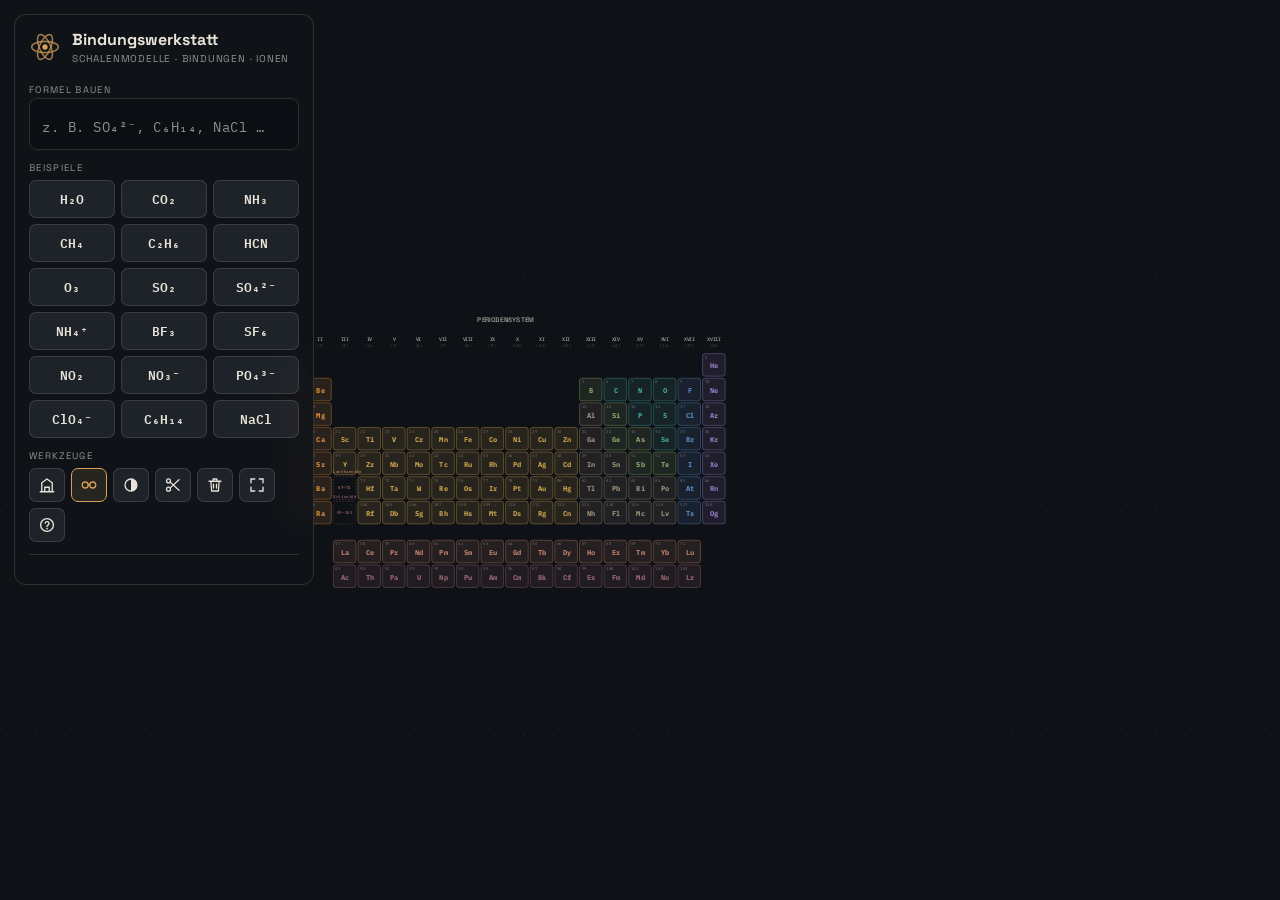
==== docs/index.html @ 284772e4 "Add files via upload" ====
<!doctype html>
<html lang="de">
  <head>
    <meta charset="UTF-8" />
    <meta name="viewport" content="width=device-width, initial-scale=1.0" />
    <title>Die Bindungswerkstatt</title>
    <link rel="preconnect" href="https://fonts.googleapis.com" />
    <link
      href="https://fonts.googleapis.com/css2?family=IBM+Plex+Mono:wght@400;600;700&family=Space+Grotesk:wght@400;500;600;700&display=swap"
      rel="stylesheet" />
    <link rel="stylesheet" href="style.css" />
  </head>
  <body class="bg-dark">
    <div id="wrap"><canvas id="stage"></canvas></div>

    <aside id="panel">
      <header class="kopf">
        <svg viewBox="0 0 24 24" aria-hidden="true">
          <circle cx="12" cy="12" r="2" fill="currentColor" />
          <ellipse cx="12" cy="12" rx="10" ry="4.2" fill="none" stroke="currentColor" stroke-width="1.2" opacity=".7" />
          <ellipse cx="12" cy="12" rx="10" ry="4.2" fill="none" stroke="currentColor" stroke-width="1.2" opacity=".7" transform="rotate(66 12 12)" />
          <ellipse cx="12" cy="12" rx="10" ry="4.2" fill="none" stroke="currentColor" stroke-width="1.2" opacity=".7" transform="rotate(-66 12 12)" />
        </svg>
        <div>
          <h1>Bindungswerkstatt</h1>
          <p>Schalenmodelle · Bindungen · Ionen</p>
        </div>
      </header>

      <label class="label" for="formulaInput">Formel bauen</label>
      <input id="formulaInput" type="text" spellcheck="false" placeholder="z. B. SO₄²⁻, C₆H₁₄, NaCl …" />

      <p class="label">Beispiele</p>
      <div class="presets" id="formulaPresets"></div>

      <p class="label">Werkzeuge</p>
      <div class="toolbar">
        <button type="button" id="btnPse" class="icon-btn" title="Kamera: Übersicht Periodensystem + Bühne">
          <svg viewBox="0 0 24 24" fill="none" stroke="currentColor" stroke-width="1.8" stroke-linecap="round">
            <path d="M3 21h18M5 21V9l7-5 7 5v12M9 21v-6h6v6" />
          </svg>
        </button>
        <button type="button" id="btnDi" class="icon-btn on" title="H, N, O, F, Cl … als Zweiatom-Molekül spawnen">
          <svg viewBox="0 0 24 24" fill="none" stroke="currentColor" stroke-width="1.7" stroke-linecap="round">
            <circle cx="7" cy="12" r="4" />
            <circle cx="17" cy="12" r="4" />
            <path d="M11 12h2" />
          </svg>
        </button>
        <button type="button" id="btnBg" class="icon-btn" title="Hintergrund: dunkel / transparent">
          <svg viewBox="0 0 24 24" fill="none" stroke="currentColor" stroke-width="1.7">
            <circle cx="12" cy="12" r="8" />
            <path d="M12 4a8 8 0 0 1 0 16Z" fill="currentColor" stroke="none" />
          </svg>
        </button>
        <button type="button" id="btnCut" class="icon-btn" title="Trennmodus: einzeln greifen, Bindungen reißen früher">
          <svg viewBox="0 0 24 24" fill="none" stroke="currentColor" stroke-width="1.7" stroke-linecap="round">
            <circle cx="6" cy="6.5" r="2.6" />
            <circle cx="6" cy="17.5" r="2.6" />
            <path d="M8.3 8.2 20 19M8.3 15.8 20 5" />
          </svg>
        </button>
        <button type="button" id="btnClear" class="icon-btn" title="Bühne leeren">
          <svg viewBox="0 0 24 24" fill="none" stroke="currentColor" stroke-width="1.7" stroke-linecap="round" stroke-linejoin="round">
            <path d="M4 7h16M9.5 7V4h5v3M6.5 7l1 13h9l1-13M10 11v5M14 11v5" />
          </svg>
        </button>
        <button type="button" id="btnFull" class="icon-btn" title="Vollbild">
          <svg viewBox="0 0 24 24" fill="none" stroke="currentColor" stroke-width="1.8" stroke-linecap="round">
            <path d="M4 9V4h5M20 9V4h-5M4 15v5h5M20 15v5h-5" />
          </svg>
        </button>
        <button type="button" id="btnHelp" class="icon-btn" title="Hilfe">
          <svg viewBox="0 0 24 24" fill="none" stroke="currentColor" stroke-width="1.8" stroke-linecap="round">
            <circle cx="12" cy="12" r="8.5" />
            <path d="M9.6 9.4a2.5 2.5 0 1 1 3.4 2.9c-.7.4-1 .9-1 1.7" />
            <circle cx="12" cy="16.8" r=".4" fill="currentColor" />
          </svg>
        </button>
      </div>

      <div id="statusBar" class="status"></div>
    </aside>

    <div id="cutChip">
      <svg viewBox="0 0 24 24" fill="none" stroke="currentColor" stroke-width="1.8" stroke-linecap="round">
        <circle cx="6" cy="6.5" r="2.6" />
        <circle cx="6" cy="17.5" r="2.6" />
        <path d="M8.3 8.2 20 19M8.3 15.8 20 5" />
      </svg>
      Trennmodus – Bindungen reißen ab 1,5-facher Dehnung
    </div>

    <div id="overlay">
      <div class="karte">
        <button type="button" id="btnCloseHelp" class="icon-btn" title="Schließen">
          <svg viewBox="0 0 24 24" fill="none" stroke="currentColor" stroke-width="2" stroke-linecap="round"><path d="M6 6l12 12M18 6 6 18" /></svg>
        </button>
        <h2>So funktioniert die Werkstatt</h2>
        <h3>Atome holen</h3>
        <p>
          Element im Periodensystem anklicken. H, N, O, F, Cl, Br, I kommen (bei aktivem Molekül-Button) direkt als Zweiatom-Molekül: H₂, N₂, O₂ …
        </p>
        <h3>Bindungen bauen</h3>
        <p>
          Atom greifen und auf ein anderes ziehen – <strong>bei Berührung verbinden sie sich von selbst</strong>, in der stärksten chemisch sinnvollen
          Ordnung: C+O und S+O bilden eine Doppelbindung, N+N eine Dreifachbindung, H+O eine Einfachbindung. Ziehen bewegt immer den ganzen
          Molekülverband.
        </p>
        <h3>Ionen</h3>
        <p>
          Metall auf Nichtmetall ziehen (ΔEN ≥ 1,7): Elektronen springen sichtbar über, es entstehen Ionen, die sich anziehen; Gleichnamige stoßen
          sich ab.
        </p>
        <h3>Elektronen-Experimente</h3>
        <p>
          Klick auf einen <em>leeren</em> Schalenplatz setzt ein Elektron, Klick auf ein freies Elektron entfernt es – so lassen sich Ionen auch von
          Hand bauen.
        </p>
        <h3>Trennen</h3>
        <p>
          Bindung kräftig überdehnen (reißt ab ca. 2,1-facher Länge) oder den Trennmodus (Schere) nutzen: dann greifst du nur das einzelne Atom, und
          Bindungen reißen ab 1,5-facher Dehnung. Rechtsklick auf einen Kern entfernt ein Atom.
        </p>
        <h3>Formeln</h3>
        <p>
          Eingeben und Enter: Lewis-Struktur wird berechnet, die Atome fliegen ein und verbinden sich der Reihe nach – inklusive Formalladungen als
          Ladungs-Marken (NH₄⁺, SO₄²⁻, NO₂-Radikal …).
        </p>
        <h3>Farblegende</h3>
        <div class="legende" id="legende"></div>
      </div>
    </div>

    <div id="toasts" aria-live="polite"></div>

    <script src="pse.js"></script>
    <script src="lewis.js"></script>
    <script src="modell.js"></script>
    <script src="physics.js"></script>
    <script src="render.js"></script>
    <script src="ui.js"></script>
    <script>
      (function () {
        var leg = document.getElementById("legende");
        Object.keys(CATS).forEach(function (k) {
          var d = document.createElement("div");
          var s = document.createElement("span");
          s.style.background = CATS[k].c;
          d.appendChild(s);
          d.appendChild(document.createTextNode(CATS[k].label));
          leg.appendChild(d);
        });
      })();
    </script>
  </body>
</html>
---- docs/style.css ----
:root {
  --bg: #eceae3;
  --panel: rgba(250, 249, 244, 0.88);
  --linie: rgba(38, 37, 31, 0.15);
  --tinte: #26251f;
  --tinte-schwach: rgba(38, 37, 31, 0.6);
  --akzent: #a3662a;
  --red: #c23a22;
  --mono: "IBM Plex Mono", monospace;
  --sans: "Space Grotesk", "Segoe UI", sans-serif;
}
body.bg-dark {
  --bg: #b9b4a8;
  --panel: rgba(16, 20, 25, 0.86);
  --linie: rgba(233, 228, 216, 0.14);
  --tinte: #e9e4d8;
  --tinte-schwach: rgba(233, 228, 216, 0.6);
  --akzent: #d9a05b;
  --red: #e2603f;
}
* {
  box-sizing: border-box;
}
html,
body {
  margin: 0;
  height: 100%;
  overflow: hidden;
}
body {
  background: var(--bg);
  font-family: var(--sans);
  color: var(--tinte);
  transition: background 0.25s;
}
#wrap {
  position: fixed;
  inset: 0;
}
#stage {
  display: block;
  width: 100%;
  height: 100%;
  touch-action: none;
}

#panel {
  position: fixed;
  top: 14px;
  left: 14px;
  z-index: 10;
  width: 300px;
  padding: 14px;
  background: var(--panel);
  border: 1px solid var(--linie);
  border-radius: 12px;
  backdrop-filter: blur(10px);
  -webkit-backdrop-filter: blur(10px);
}
.kopf {
  display: flex;
  align-items: center;
  gap: 11px;
  margin-bottom: 12px;
  color: var(--akzent);
}
.kopf svg {
  width: 32px;
  height: 32px;
  flex: none;
}
.kopf h1 {
  margin: 0;
  font-size: 16px;
  color: var(--tinte);
}
.kopf p {
  margin: 2px 0 0;
  font-size: 10px;
  letter-spacing: 0.08em;
  text-transform: uppercase;
  color: var(--tinte-schwach);
}

.label {
  margin: 12px 0 6px;
  font-size: 9.5px;
  letter-spacing: 0.14em;
  text-transform: uppercase;
  color: var(--tinte-schwach);
}
#formulaInput {
  width: 100%;
  font-family: var(--mono);
  font-size: 18px;
  font-weight: 600;
  letter-spacing: 0.03em;
  color: var(--tinte);
  background: rgba(0, 0, 0, 0.22);
  border: 1px solid var(--linie);
  border-radius: 8px;
  padding: 10px 12px;
  outline: none;
  transition: border-color 0.2s;
}
body:not(.bg-dark) #formulaInput {
  background: rgba(255, 255, 255, 0.6);
}
#formulaInput:focus {
  border-color: var(--akzent);
}
#formulaInput.fehler {
  border-color: var(--red);
}
#formulaInput::placeholder {
  color: var(--tinte-schwach);
  font-weight: 400;
  font-size: 14px;
}

.presets {
  display: grid;
  grid-template-columns: repeat(3, 1fr);
  gap: 6px;
}
.presets button,
.toolbar button {
  font-family: var(--mono);
  font-size: 12.5px;
  font-weight: 600;
  color: var(--tinte);
  background: rgba(128, 134, 148, 0.14);
  border: 1px solid var(--linie);
  border-radius: 7px;
  padding: 7px 2px;
  cursor: pointer;
  transition:
    border-color 0.15s,
    color 0.15s;
}
.presets button:hover {
  border-color: var(--akzent);
  color: var(--akzent);
}

.toolbar {
  display: flex;
  gap: 6px;
  flex-wrap: wrap;
}
.toolbar button {
  width: 36px;
  height: 34px;
  padding: 0;
  display: inline-flex;
  align-items: center;
  justify-content: center;
}
.toolbar svg {
  width: 18px;
  height: 18px;
}
.toolbar button:hover {
  color: var(--tinte);
  border-color: var(--tinte-schwach);
}
.toolbar button.on {
  color: var(--akzent);
  border-color: var(--akzent);
  background: rgba(217, 160, 91, 0.12);
}

.status {
  margin-top: 12px;
  padding-top: 9px;
  border-top: 1px solid var(--linie);
  font-family: var(--mono);
  font-size: 11px;
  color: var(--tinte-schwach);
  min-height: 16px;
}

#cutChip {
  position: fixed;
  bottom: 20px;
  left: 50%;
  transform: translateX(-50%) translateY(60px);
  display: flex;
  align-items: center;
  gap: 8px;
  z-index: 20;
  background: rgba(16, 20, 25, 0.92);
  color: #e9e4d8;
  border: 1px solid rgba(226, 96, 63, 0.6);
  border-radius: 20px;
  padding: 8px 16px;
  font-size: 13px;
  opacity: 0;
  transition:
    opacity 0.25s,
    transform 0.25s;
  pointer-events: none;
}
#cutChip svg {
  width: 16px;
  height: 16px;
  color: #e2603f;
}
#cutChip.show {
  opacity: 1;
  transform: translateX(-50%) translateY(0);
}

#toasts {
  position: fixed;
  bottom: 22px;
  left: 50%;
  transform: translateX(-50%);
  z-index: 30;
  display: flex;
  flex-direction: column;
  gap: 8px;
  align-items: center;
  pointer-events: none;
}
.toast {
  font-size: 13.5px;
  color: #e9e4d8;
  background: rgba(18, 22, 27, 0.94);
  border: 1px solid rgba(233, 228, 216, 0.14);
  border-left: 3px solid #d9a05b;
  border-radius: 8px;
  padding: 9px 16px;
  max-width: min(480px, 86vw);
  opacity: 0;
  transform: translateY(8px);
  transition:
    opacity 0.25s,
    transform 0.25s;
}
.toast.warn {
  border-left-color: #e2603f;
}
.toast.da {
  opacity: 1;
  transform: translateY(0);
}

#overlay {
  position: fixed;
  inset: 0;
  z-index: 40;
  display: flex;
  align-items: center;
  justify-content: center;
  background: rgba(8, 10, 13, 0.6);
  backdrop-filter: blur(4px);
  padding: 20px;
  opacity: 0;
  visibility: hidden;
  transition:
    opacity 0.2s,
    visibility 0.2s;
}
#overlay.open {
  opacity: 1;
  visibility: visible;
}
.karte {
  position: relative;
  max-width: 600px;
  width: 100%;
  max-height: 86vh;
  overflow-y: auto;
  background: #14181e;
  border: 1px solid rgba(233, 228, 216, 0.14);
  border-radius: 14px;
  padding: 24px 26px 20px;
  color: #e9e4d8;
}
.karte h2 {
  margin: 0 0 4px;
  font-size: 20px;
}
.karte h3 {
  margin: 16px 0 4px;
  font-size: 12px;
  letter-spacing: 0.1em;
  text-transform: uppercase;
  color: #d9a05b;
}
.karte p {
  margin: 4px 0;
  font-size: 14px;
  line-height: 1.55;
}
#btnCloseHelp {
  position: absolute;
  top: 14px;
  right: 14px;
}
#btnCloseHelp svg {
  width: 16px;
  height: 16px;
}
.legende {
  display: grid;
  grid-template-columns: repeat(auto-fill, minmax(150px, 1fr));
  gap: 6px;
  margin-top: 8px;
}
.legende div {
  display: flex;
  align-items: center;
  gap: 8px;
  font-size: 12.5px;
}
.legende span {
  width: 13px;
  height: 13px;
  border-radius: 4px;
  flex: none;
}

@media (max-width: 760px) {
  #panel {
    width: calc(100vw - 24px);
  }
}
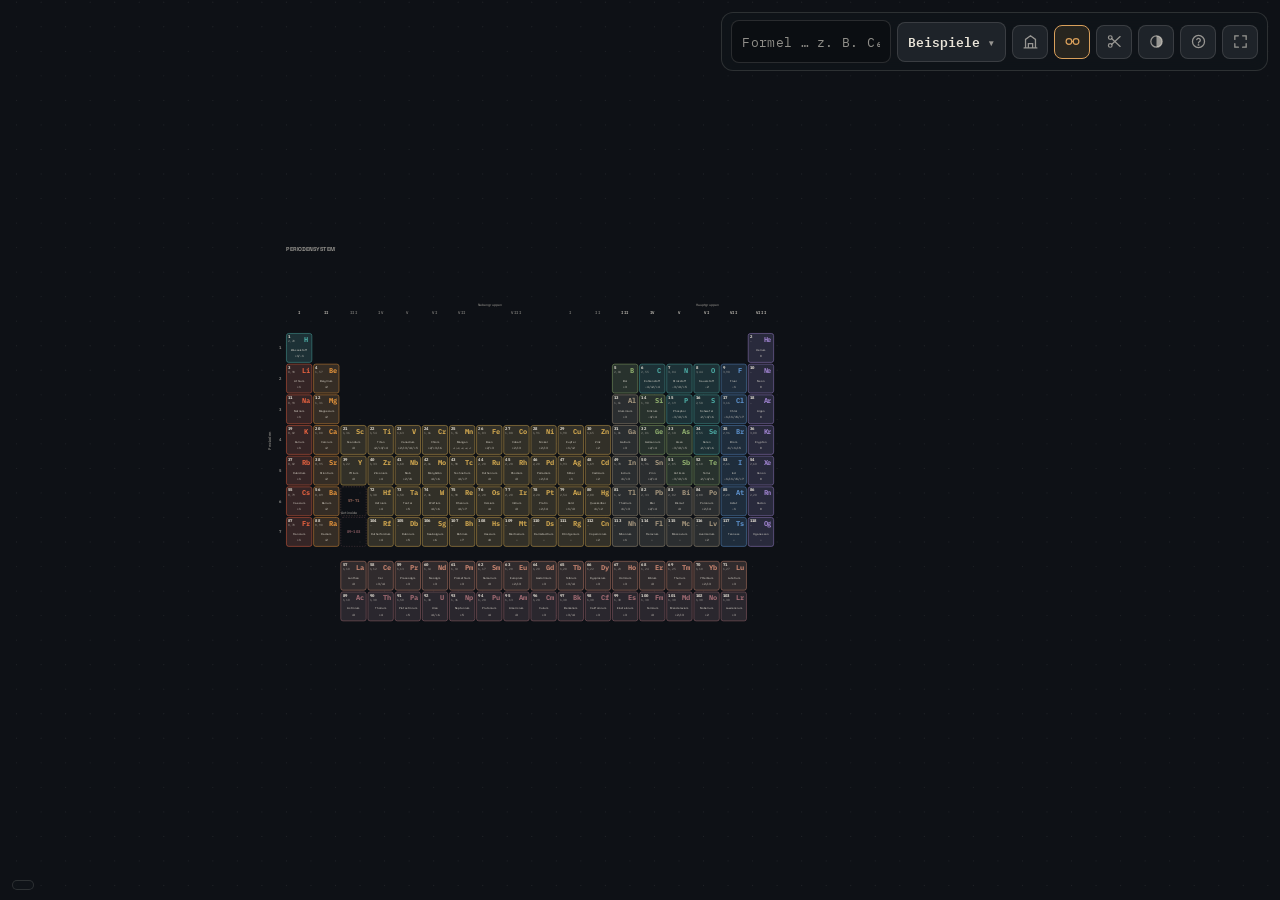
==== commit 507932f9: "Add files via upload" ====
--- a/docs/index.html
+++ b/docs/index.html
@@ -13,74 +13,54 @@
   <body class="bg-dark">
     <div id="wrap"><canvas id="stage"></canvas></div>
 
-    <aside id="panel">
-      <header class="kopf">
-        <svg viewBox="0 0 24 24" aria-hidden="true">
-          <circle cx="12" cy="12" r="2" fill="currentColor" />
-          <ellipse cx="12" cy="12" rx="10" ry="4.2" fill="none" stroke="currentColor" stroke-width="1.2" opacity=".7" />
-          <ellipse cx="12" cy="12" rx="10" ry="4.2" fill="none" stroke="currentColor" stroke-width="1.2" opacity=".7" transform="rotate(66 12 12)" />
-          <ellipse cx="12" cy="12" rx="10" ry="4.2" fill="none" stroke="currentColor" stroke-width="1.2" opacity=".7" transform="rotate(-66 12 12)" />
-        </svg>
-        <div>
-          <h1>Bindungswerkstatt</h1>
-          <p>Schalenmodelle · Bindungen · Ionen</p>
-        </div>
-      </header>
+    <div id="bar">
+      <input id="formulaInput" type="text" spellcheck="false" placeholder="Formel … z. B. C₆H₆" aria-label="Chemische Formel" />
 
-      <label class="label" for="formulaInput">Formel bauen</label>
-      <input id="formulaInput" type="text" spellcheck="false" placeholder="z. B. SO₄²⁻, C₆H₁₄, NaCl …" />
-
-      <p class="label">Beispiele</p>
-      <div class="presets" id="formulaPresets"></div>
-
-      <p class="label">Werkzeuge</p>
-      <div class="toolbar">
-        <button type="button" id="btnPse" class="icon-btn" title="Kamera: Übersicht Periodensystem + Bühne">
-          <svg viewBox="0 0 24 24" fill="none" stroke="currentColor" stroke-width="1.8" stroke-linecap="round">
-            <path d="M3 21h18M5 21V9l7-5 7 5v12M9 21v-6h6v6" />
-          </svg>
-        </button>
-        <button type="button" id="btnDi" class="icon-btn on" title="H, N, O, F, Cl … als Zweiatom-Molekül spawnen">
-          <svg viewBox="0 0 24 24" fill="none" stroke="currentColor" stroke-width="1.7" stroke-linecap="round">
-            <circle cx="7" cy="12" r="4" />
-            <circle cx="17" cy="12" r="4" />
-            <path d="M11 12h2" />
-          </svg>
-        </button>
-        <button type="button" id="btnBg" class="icon-btn" title="Hintergrund: dunkel / transparent">
-          <svg viewBox="0 0 24 24" fill="none" stroke="currentColor" stroke-width="1.7">
-            <circle cx="12" cy="12" r="8" />
-            <path d="M12 4a8 8 0 0 1 0 16Z" fill="currentColor" stroke="none" />
-          </svg>
-        </button>
-        <button type="button" id="btnCut" class="icon-btn" title="Trennmodus: einzeln greifen, Bindungen reißen früher">
-          <svg viewBox="0 0 24 24" fill="none" stroke="currentColor" stroke-width="1.7" stroke-linecap="round">
-            <circle cx="6" cy="6.5" r="2.6" />
-            <circle cx="6" cy="17.5" r="2.6" />
-            <path d="M8.3 8.2 20 19M8.3 15.8 20 5" />
-          </svg>
-        </button>
-        <button type="button" id="btnClear" class="icon-btn" title="Bühne leeren">
-          <svg viewBox="0 0 24 24" fill="none" stroke="currentColor" stroke-width="1.7" stroke-linecap="round" stroke-linejoin="round">
-            <path d="M4 7h16M9.5 7V4h5v3M6.5 7l1 13h9l1-13M10 11v5M14 11v5" />
-          </svg>
-        </button>
-        <button type="button" id="btnFull" class="icon-btn" title="Vollbild">
-          <svg viewBox="0 0 24 24" fill="none" stroke="currentColor" stroke-width="1.8" stroke-linecap="round">
-            <path d="M4 9V4h5M20 9V4h-5M4 15v5h5M20 15v5h-5" />
-          </svg>
-        </button>
-        <button type="button" id="btnHelp" class="icon-btn" title="Hilfe">
-          <svg viewBox="0 0 24 24" fill="none" stroke="currentColor" stroke-width="1.8" stroke-linecap="round">
-            <circle cx="12" cy="12" r="8.5" />
-            <path d="M9.6 9.4a2.5 2.5 0 1 1 3.4 2.9c-.7.4-1 .9-1 1.7" />
-            <circle cx="12" cy="16.8" r=".4" fill="currentColor" />
-          </svg>
-        </button>
+      <div class="dropdown" id="presetDrop">
+        <button type="button" id="presetBtn">Beispiele</button>
+        <div class="drop-list" id="formulaPresets"></div>
       </div>
 
-      <div id="statusBar" class="status"></div>
-    </aside>
+      <button type="button" id="btnPse" class="icon-btn" title="Kamera: Periodensystem + Bühne">
+        <svg viewBox="0 0 24 24" fill="none" stroke="currentColor" stroke-width="1.8" stroke-linecap="round">
+          <path d="M3 21h18M5 21V9l7-5 7 5v12M9 21v-6h6v6" />
+        </svg>
+      </button>
+      <button type="button" id="btnDi" class="icon-btn on" title="H, N, O, F, Cl … als Zweiatom-Molekül spawnen">
+        <svg viewBox="0 0 24 24" fill="none" stroke="currentColor" stroke-width="1.7" stroke-linecap="round">
+          <circle cx="7" cy="12" r="4" />
+          <circle cx="17" cy="12" r="4" />
+          <path d="M11 12h2" />
+        </svg>
+      </button>
+      <button type="button" id="btnCut" class="icon-btn" title="Trennmodus: einzeln greifen, Bindungen reißen früher">
+        <svg viewBox="0 0 24 24" fill="none" stroke="currentColor" stroke-width="1.7" stroke-linecap="round">
+          <circle cx="6" cy="6.5" r="2.6" />
+          <circle cx="6" cy="17.5" r="2.6" />
+          <path d="M8.3 8.2 20 19M8.3 15.8 20 5" />
+        </svg>
+      </button>
+      <button type="button" id="btnBg" class="icon-btn" title="Hintergrund: dunkel / transparent">
+        <svg viewBox="0 0 24 24" fill="none" stroke="currentColor" stroke-width="1.7">
+          <circle cx="12" cy="12" r="8" />
+          <path d="M12 4a8 8 0 0 1 0 16Z" fill="currentColor" stroke="none" />
+        </svg>
+      </button>
+      <button type="button" id="btnHelp" class="icon-btn" title="Hilfe">
+        <svg viewBox="0 0 24 24" fill="none" stroke="currentColor" stroke-width="1.8" stroke-linecap="round">
+          <circle cx="12" cy="12" r="8.5" />
+          <path d="M9.6 9.4a2.5 2.5 0 1 1 3.4 2.9c-.7.4-1 .9-1 1.7" />
+          <circle cx="12" cy="16.8" r=".4" fill="currentColor" />
+        </svg>
+      </button>
+      <button type="button" id="btnFull" class="icon-btn" title="Vollbild">
+        <svg viewBox="0 0 24 24" fill="none" stroke="currentColor" stroke-width="1.8" stroke-linecap="round">
+          <path d="M4 9V4h5M20 9V4h-5M4 15v5h5M20 15v5h-5" />
+        </svg>
+      </button>
+    </div>
+
+    <div id="statusBar" class="status"></div>
 
     <div id="cutChip">
       <svg viewBox="0 0 24 24" fill="none" stroke="currentColor" stroke-width="1.8" stroke-linecap="round">
@@ -97,38 +77,55 @@
           <svg viewBox="0 0 24 24" fill="none" stroke="currentColor" stroke-width="2" stroke-linecap="round"><path d="M6 6l12 12M18 6 6 18" /></svg>
         </button>
         <h2>So funktioniert die Werkstatt</h2>
+        <h3>Navigation</h3>
+        <p>
+          <strong>Ziehen:</strong> eine Hand/Maus auf freier Fläche verschiebt die Ansicht. <strong>Touch:</strong> zwei Finger verschieben, Pinch
+          zoomt. Mausrad zoomt ebenfalls.
+        </p>
         <h3>Atome holen</h3>
         <p>
-          Element im Periodensystem anklicken. H, N, O, F, Cl, Br, I kommen (bei aktivem Molekül-Button) direkt als Zweiatom-Molekül: H₂, N₂, O₂ …
+          Element im Periodensystem anklicken. H, N, O, F, Cl, Br, I kommen (bei aktivem Molekül-Button) direkt als Zweiatom-Molekül. Doppelklick auf
+          ein Kästchen nimmt versehentliche Doppel-Spawns zurück.
         </p>
         <h3>Bindungen bauen</h3>
         <p>
-          Atom greifen und auf ein anderes ziehen – <strong>bei Berührung verbinden sie sich von selbst</strong>, in der stärksten chemisch sinnvollen
-          Ordnung: C+O und S+O bilden eine Doppelbindung, N+N eine Dreifachbindung, H+O eine Einfachbindung. Ziehen bewegt immer den ganzen
-          Molekülverband.
+          Atom greifen und auf ein anderes ziehen – <strong>bei Berührung verbinden sie sich von selbst</strong>, in der stärksten sinnvollen Ordnung
+          (C+O → Doppelbindung, N+N → Dreifachbindung). Ziehen bewegt immer den ganzen Molekülverband.
         </p>
         <h3>Ionen</h3>
         <p>
-          Metall auf Nichtmetall ziehen (ΔEN ≥ 1,7): Elektronen springen sichtbar über, es entstehen Ionen, die sich anziehen; Gleichnamige stoßen
-          sich ab.
+          Metall auf Nichtmetall ziehen: Elektronen springen sichtbar über (auch Fe₂O₃, CuO …). Gleichnamige Ionen stoßen sich ab, ungleichnamige
+          ziehen sich an.
         </p>
-        <h3>Elektronen-Experimente</h3>
+        <h3>Löschen &amp; Trennen</h3>
         <p>
-          Klick auf einen <em>leeren</em> Schalenplatz setzt ein Elektron, Klick auf ein freies Elektron entfernt es – so lassen sich Ionen auch von
-          Hand bauen.
-        </p>
-        <h3>Trennen</h3>
-        <p>
-          Bindung kräftig überdehnen (reißt ab ca. 2,1-facher Länge) oder den Trennmodus (Schere) nutzen: dann greifst du nur das einzelne Atom, und
-          Bindungen reißen ab 1,5-facher Dehnung. Rechtsklick auf einen Kern entfernt ein Atom.
+          <strong>Doppelklick oder Doppeltap auf ein Atom löscht es</strong> (Rechtsklick ebenfalls). Bindungen reißen bei starker Überdehnung; im
+          Trennmodus (Schere) greifst du nur einzelne Atome und Bindungen reißen früher. Eine neue Formel leert die Bühne automatisch.
         </p>
         <h3>Formeln</h3>
         <p>
-          Eingeben und Enter: Lewis-Struktur wird berechnet, die Atome fliegen ein und verbinden sich der Reihe nach – inklusive Formalladungen als
-          Ladungs-Marken (NH₄⁺, SO₄²⁻, NO₂-Radikal …).
+          Eingeben und Enter — inklusive <strong>Ringen</strong> (C₆H₆ Benzol, S₈, C₅H₅⁻) und Ionenverbindungen (NaCl, Fe₂O₃, Al₂O₃).
+          Elektronen-Experiment: Klick auf einen leeren Schalenplatz setzt ein Elektron, Klick auf ein freies entfernt es.
         </p>
         <h3>Farblegende</h3>
         <div class="legende" id="legende"></div>
+        <h3>Die Kästchen im Periodensystem</h3>
+        <div class="zelle-legende">
+          <div class="zelle-beispiel">
+            <span class="zl-z">1</span>
+            <span class="zl-en">2,20</span>
+            <span class="zl-sym">H</span>
+            <span class="zl-name">Wasserstoff</span>
+            <span class="zl-ox">+1 / −1</span>
+          </div>
+          <ul class="zl-liste">
+            <li><code>1</code>Ordnungszahl — oben links, fett</li>
+            <li><code>2,20</code>Elektronegativität — darunter</li>
+            <li><code>H</code>Elementsymbol — rechts daneben</li>
+            <li><code>Wasserstoff</code>deutscher Name — unter dem Symbol</li>
+            <li><code>+1 / −1</code>häufigste Oxidationszahlen — darunter</li>
+          </ul>
+        </div>
       </div>
     </div>
 
--- a/docs/style.css
+++ b/docs/style.css
@@ -1,6 +1,7 @@
 :root {
   --bg: #eceae3;
   --panel: rgba(250, 249, 244, 0.88);
+  --panel-solid: #fbfaf6;
   --linie: rgba(38, 37, 31, 0.15);
   --tinte: #26251f;
   --tinte-schwach: rgba(38, 37, 31, 0.6);
@@ -12,6 +13,7 @@
 body.bg-dark {
   --bg: #b9b4a8;
   --panel: rgba(16, 20, 25, 0.86);
+  --panel-solid: #191e25;
   --linie: rgba(233, 228, 216, 0.14);
   --tinte: #e9e4d8;
   --tinte-schwach: rgba(233, 228, 216, 0.6);
@@ -44,62 +46,36 @@
   touch-action: none;
 }
 
-#panel {
-  position: fixed;
-  top: 14px;
-  left: 14px;
+/* ============ Leiste oben rechts ============ */
+#bar {
+  position: fixed;
+  top: 12px;
+  right: 12px;
   z-index: 10;
-  width: 300px;
-  padding: 14px;
+  display: flex;
+  align-items: center;
+  gap: 6px;
+  flex-wrap: wrap;
+  justify-content: flex-end;
+  max-width: calc(100vw - 24px);
   background: var(--panel);
   border: 1px solid var(--linie);
   border-radius: 12px;
+  padding: 7px 9px;
   backdrop-filter: blur(10px);
   -webkit-backdrop-filter: blur(10px);
 }
-.kopf {
-  display: flex;
-  align-items: center;
-  gap: 11px;
-  margin-bottom: 12px;
-  color: var(--akzent);
-}
-.kopf svg {
-  width: 32px;
-  height: 32px;
-  flex: none;
-}
-.kopf h1 {
-  margin: 0;
-  font-size: 16px;
-  color: var(--tinte);
-}
-.kopf p {
-  margin: 2px 0 0;
-  font-size: 10px;
-  letter-spacing: 0.08em;
-  text-transform: uppercase;
-  color: var(--tinte-schwach);
-}
-
-.label {
-  margin: 12px 0 6px;
-  font-size: 9.5px;
-  letter-spacing: 0.14em;
-  text-transform: uppercase;
-  color: var(--tinte-schwach);
-}
 #formulaInput {
-  width: 100%;
-  font-family: var(--mono);
-  font-size: 18px;
+  width: 160px;
+  font-family: var(--mono);
+  font-size: 15px;
   font-weight: 600;
-  letter-spacing: 0.03em;
+  letter-spacing: 0.02em;
   color: var(--tinte);
   background: rgba(0, 0, 0, 0.22);
   border: 1px solid var(--linie);
   border-radius: 8px;
-  padding: 10px 12px;
+  padding: 8px 10px;
   outline: none;
   transition: border-color 0.2s;
 }
@@ -115,69 +91,127 @@
 #formulaInput::placeholder {
   color: var(--tinte-schwach);
   font-weight: 400;
-  font-size: 14px;
-}
-
-.presets {
-  display: grid;
-  grid-template-columns: repeat(3, 1fr);
-  gap: 6px;
-}
-.presets button,
-.toolbar button {
+  font-size: 12.5px;
+}
+
+.dropdown {
+  position: relative;
+}
+#presetBtn {
   font-family: var(--mono);
   font-size: 12.5px;
   font-weight: 600;
   color: var(--tinte);
   background: rgba(128, 134, 148, 0.14);
   border: 1px solid var(--linie);
-  border-radius: 7px;
-  padding: 7px 2px;
+  border-radius: 8px;
+  padding: 8px 10px;
   cursor: pointer;
   transition:
     border-color 0.15s,
     color 0.15s;
 }
-.presets button:hover {
+#presetBtn::after {
+  content: "▾";
+  margin-left: 7px;
+  color: var(--tinte-schwach);
+}
+#presetBtn:hover {
   border-color: var(--akzent);
   color: var(--akzent);
 }
-
-.toolbar {
-  display: flex;
-  gap: 6px;
-  flex-wrap: wrap;
-}
-.toolbar button {
+.drop-list {
+  display: none;
+  position: absolute;
+  right: 0;
+  top: calc(100% + 8px);
+  z-index: 30;
+  background: var(--panel-solid);
+  border: 1px solid var(--linie);
+  border-radius: 10px;
+  padding: 8px;
+  min-width: 210px;
+  max-height: 300px;
+  overflow-y: auto;
+  box-shadow: 0 10px 30px rgba(0, 0, 0, 0.35);
+}
+.dropdown.open .drop-list {
+  display: grid;
+  grid-template-columns: 1fr 1fr;
+  gap: 5px;
+}
+.drop-list button {
+  font-family: var(--mono);
+  font-size: 12.5px;
+  font-weight: 600;
+  color: var(--tinte);
+  background: transparent;
+  border: 1px solid var(--linie);
+  border-radius: 7px;
+  padding: 7px 4px;
+  cursor: pointer;
+  text-align: center;
+  transition:
+    border-color 0.15s,
+    color 0.15s;
+}
+.drop-list button:hover {
+  border-color: var(--akzent);
+  color: var(--akzent);
+}
+.drop-list::-webkit-scrollbar {
+  width: 6px;
+}
+.drop-list::-webkit-scrollbar-thumb {
+  background: var(--linie);
+  border-radius: 3px;
+}
+
+.icon-btn {
   width: 36px;
   height: 34px;
   padding: 0;
+  flex: none;
   display: inline-flex;
   align-items: center;
   justify-content: center;
-}
-.toolbar svg {
-  width: 18px;
-  height: 18px;
-}
-.toolbar button:hover {
+  background: rgba(128, 134, 148, 0.14);
+  color: var(--tinte-schwach);
+  border: 1px solid var(--linie);
+  border-radius: 8px;
+  cursor: pointer;
+  transition:
+    border-color 0.15s,
+    color 0.15s,
+    background 0.15s;
+}
+.icon-btn svg {
+  width: 17px;
+  height: 17px;
+}
+.icon-btn:hover {
   color: var(--tinte);
   border-color: var(--tinte-schwach);
 }
-.toolbar button.on {
+.icon-btn.on {
   color: var(--akzent);
   border-color: var(--akzent);
   background: rgba(217, 160, 91, 0.12);
 }
 
 .status {
-  margin-top: 12px;
-  padding-top: 9px;
-  border-top: 1px solid var(--linie);
+  position: fixed;
+  left: 12px;
+  bottom: 10px;
+  z-index: 9;
+  pointer-events: none;
   font-family: var(--mono);
   font-size: 11px;
   color: var(--tinte-schwach);
-  min-height: 16px;
+  background: var(--panel);
+  border: 1px solid var(--linie);
+  border-radius: 6px;
+  padding: 4px 10px;
 }
 
 #cutChip {
@@ -213,7 +247,7 @@
 
 #toasts {
   position: fixed;
-  bottom: 22px;
+  bottom: 56px;
   left: 50%;
   transform: translateX(-50%);
   z-index: 30;
@@ -298,6 +332,7 @@
   position: absolute;
   top: 14px;
   right: 14px;
+  background: transparent;
 }
 #btnCloseHelp svg {
   width: 16px;
@@ -322,8 +357,93 @@
   flex: none;
 }
 
-@media (max-width: 760px) {
-  #panel {
-    width: calc(100vw - 24px);
+@media (max-width: 640px) {
+  #formulaInput {
+    width: 120px;
   }
-}
+  .drop-list {
+    min-width: 180px;
+  }
+}
+/* Kästchen-Legende im Hilfefenster */
+.zelle-legende {
+  display: flex;
+  gap: 24px;
+  align-items: center;
+  margin: 10px 0 4px;
+  flex-wrap: wrap;
+}
+.zelle-beispiel {
+  position: relative;
+  width: 132px;
+  height: 150px;
+  flex: none;
+  background: #1c2630;
+  border: 2px solid #4ba8a2;
+  border-radius: 8px;
+  font-family: var(--mono);
+}
+.zl-z {
+  position: absolute;
+  top: 9px;
+  left: 11px;
+  font-weight: 700;
+  font-size: 15px;
+  color: #e9e4d8;
+}
+.zl-en {
+  position: absolute;
+  top: 32px;
+  left: 11px;
+  font-size: 11px;
+  color: rgba(233, 228, 216, 0.6);
+}
+.zl-sym {
+  position: absolute;
+  top: 12px;
+  right: 16px;
+  font-weight: 700;
+  font-size: 30px;
+  color: #4ba8a2;
+}
+.zl-name {
+  position: absolute;
+  left: 0;
+  right: 0;
+  top: 84px;
+  text-align: center;
+  font-family: var(--sans);
+  font-size: 13px;
+  color: rgba(233, 228, 216, 0.85);
+}
+.zl-ox {
+  position: absolute;
+  left: 0;
+  right: 0;
+  top: 110px;
+  text-align: center;
+  font-size: 11.5px;
+  font-weight: 600;
+  color: rgba(233, 228, 216, 0.65);
+}
+.zl-liste {
+  list-style: none;
+  margin: 0;
+  padding: 0;
+}
+.zl-liste li {
+  margin: 6px 0;
+  font-size: 13.5px;
+  color: #e9e4d8;
+}
+.zl-liste code {
+  font-family: var(--mono);
+  font-weight: 700;
+  font-size: 12.5px;
+  background: rgba(233, 228, 216, 0.08);
+  border: 1px solid rgba(233, 228, 216, 0.14);
+  border-radius: 5px;
+  padding: 2px 8px;
+  color: #d9a05b;
+  margin-right: 8px;
+}
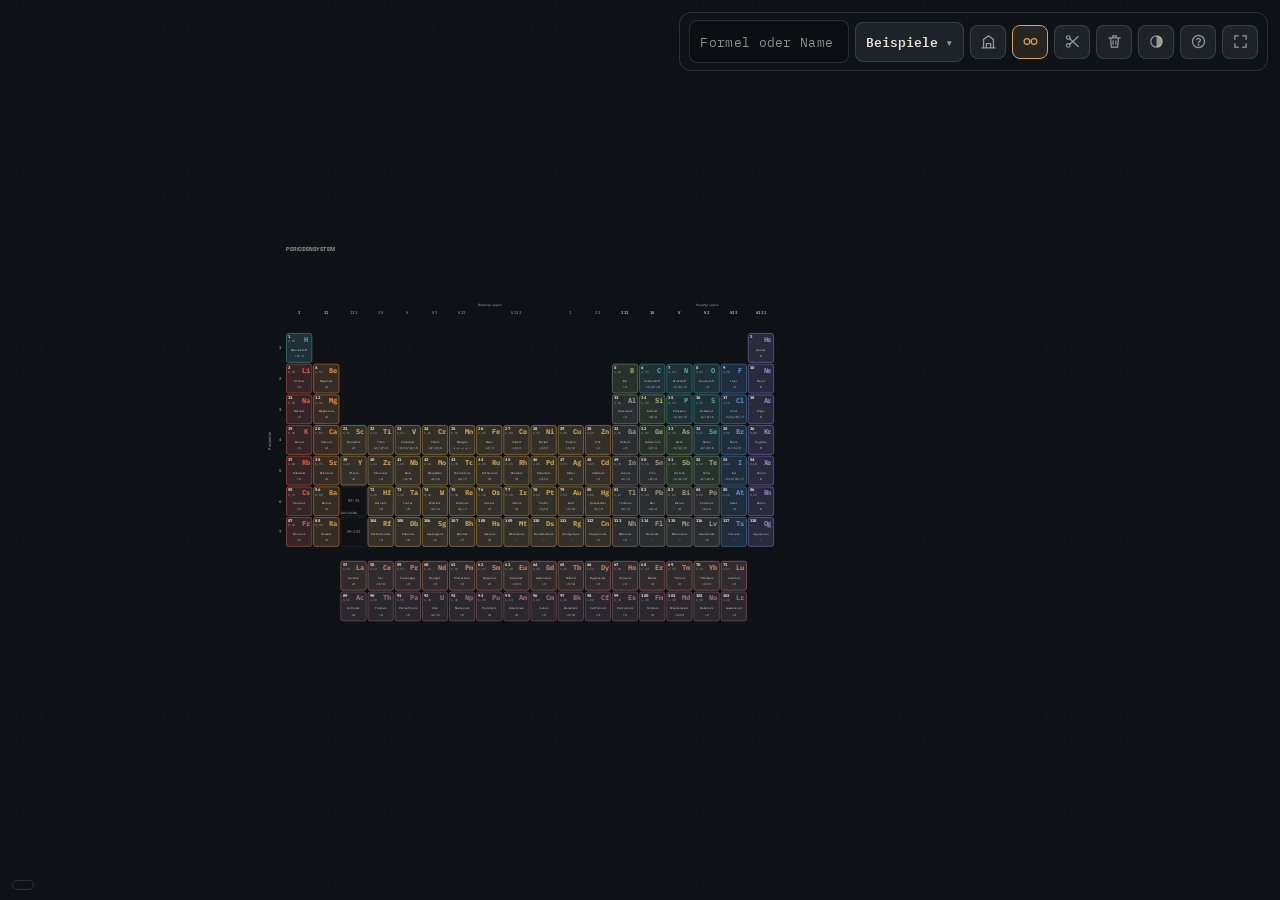
==== commit cd2f27bb: "Add files via upload" ====
--- a/docs/index.html
+++ b/docs/index.html
@@ -14,7 +14,12 @@
     <div id="wrap"><canvas id="stage"></canvas></div>
 
     <div id="bar">
-      <input id="formulaInput" type="text" spellcheck="false" placeholder="Formel … z. B. C₆H₆" aria-label="Chemische Formel" />
+      <input
+        id="formulaInput"
+        type="text"
+        spellcheck="false"
+        placeholder="Formel oder Name … z. B. C₆H₆, Ethanol"
+        aria-label="Chemische Formel oder IUPAC-Name" />
 
       <div class="dropdown" id="presetDrop">
         <button type="button" id="presetBtn">Beispiele</button>
@@ -38,6 +43,11 @@
           <circle cx="6" cy="6.5" r="2.6" />
           <circle cx="6" cy="17.5" r="2.6" />
           <path d="M8.3 8.2 20 19M8.3 15.8 20 5" />
+        </svg>
+      </button>
+      <button type="button" id="btnClear" class="icon-btn" title="Bühne leeren">
+        <svg viewBox="0 0 24 24" fill="none" stroke="currentColor" stroke-width="1.7" stroke-linecap="round" stroke-linejoin="round">
+          <path d="M4 7h16M9.5 7V4h5v3M6.5 7l1 13h9l1-13M10 11v5M14 11v5" />
         </svg>
       </button>
       <button type="button" id="btnBg" class="icon-btn" title="Hintergrund: dunkel / transparent">
@@ -107,6 +117,13 @@
           Eingeben und Enter — inklusive <strong>Ringen</strong> (C₆H₆ Benzol, S₈, C₅H₅⁻) und Ionenverbindungen (NaCl, Fe₂O₃, Al₂O₃).
           Elektronen-Experiment: Klick auf einen leeren Schalenplatz setzt ein Elektron, Klick auf ein freies entfernt es.
         </p>
+        <h3>Organische Namen (IUPAC)</h3>
+        <p>
+          Deutsche Namen werden erkannt: <em>Ethan, But-2-en, Propan-2-ol, Butanal, Cyclohexan, Benzol, Toluol, Phenol, Benzaldehyd</em> … Isomere
+          gibst du über Positionen an: <em>2-Methylpropan</em>, <em>2,2-Dimethylbutan</em>, <em>But-1-en</em>. Trivialnamen wie
+          <em>Aceton, Essigsäure, Formaldehyd, Isobutan, Acetylen, Glycol</em> funktionieren ebenfalls. Mehrdeutige Summenformeln (z. B. C₂H₆O) werden
+          bewusst abgelehnt – Isomerie! Äther und Ester (Sauerstoff mitten in der Kette) werden noch nicht unterstützt.
+        </p>
         <h3>Farblegende</h3>
         <div class="legende" id="legende"></div>
         <h3>Die Kästchen im Periodensystem</h3>
@@ -133,6 +150,7 @@
 
     <script src="pse.js"></script>
     <script src="lewis.js"></script>
+    <script src="organik.js"></script>
     <script src="modell.js"></script>
     <script src="physics.js"></script>
     <script src="render.js"></script>
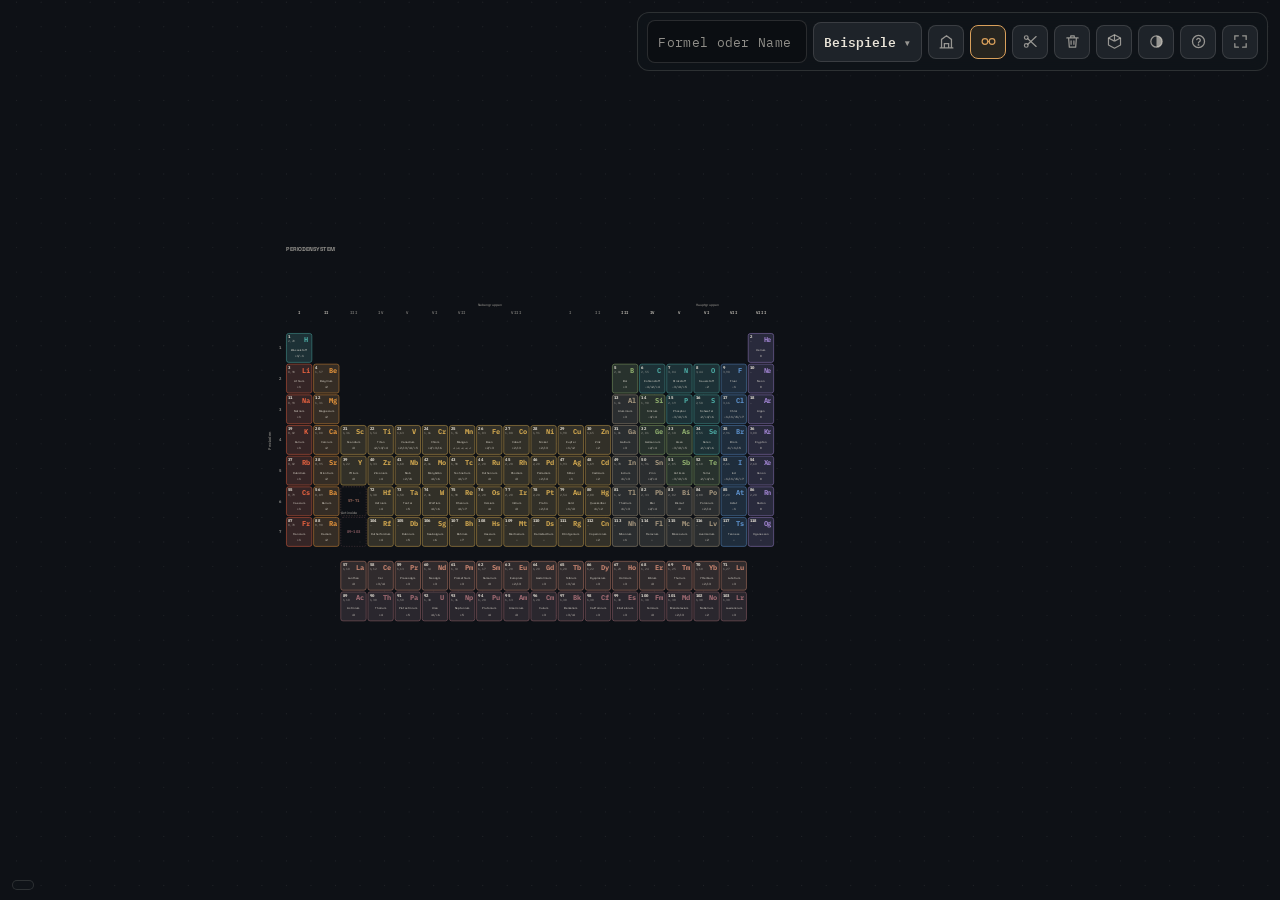
==== commit a7097675: "Add files via upload" ====
--- a/docs/index.html
+++ b/docs/index.html
@@ -50,6 +50,12 @@
           <path d="M4 7h16M9.5 7V4h5v3M6.5 7l1 13h9l1-13M10 11v5M14 11v5" />
         </svg>
       </button>
+      <button type="button" id="btnRaum" class="icon-btn" title="3D-Lewis-Modus: Kugel-Stab mit VSEPR, Resonanz und Dativ-Bindungen">
+        <svg viewBox="0 0 24 24" fill="none" stroke="currentColor" stroke-width="1.7" stroke-linejoin="round">
+          <path d="M12 2.5 20.5 7v10L12 21.5 3.5 17V7Z" />
+          <path d="M12 2.5v9M12 11.5 20.5 7M12 11.5 3.5 7" />
+        </svg>
+      </button>
       <button type="button" id="btnBg" class="icon-btn" title="Hintergrund: dunkel / transparent">
         <svg viewBox="0 0 24 24" fill="none" stroke="currentColor" stroke-width="1.7">
           <circle cx="12" cy="12" r="8" />
@@ -87,10 +93,12 @@
           <svg viewBox="0 0 24 24" fill="none" stroke="currentColor" stroke-width="2" stroke-linecap="round"><path d="M6 6l12 12M18 6 6 18" /></svg>
         </button>
         <h2>So funktioniert die Werkstatt</h2>
+        <
         <h3>Navigation</h3>
         <p>
           <strong>Ziehen:</strong> eine Hand/Maus auf freier Fläche verschiebt die Ansicht. <strong>Touch:</strong> zwei Finger verschieben, Pinch
-          zoomt. Mausrad zoomt ebenfalls.
+          zoomt (100-px-Totzone). Mausrad zoomt. Im 3D-Modus zusätzlich: <strong>rechte Maustaste halten</strong> oder
+          <strong>drei Finger ziehen</strong> dreht das Molekül.
         </p>
         <h3>Atome holen</h3>
         <p>
@@ -124,6 +132,18 @@
           <em>Aceton, Essigsäure, Formaldehyd, Isobutan, Acetylen, Glycol</em> funktionieren ebenfalls. Mehrdeutige Summenformeln (z. B. C₂H₆O) werden
           bewusst abgelehnt – Isomerie! Äther und Ester (Sauerstoff mitten in der Kette) werden noch nicht unterstützt.
         </p>
+        <h3>3D-Lewis-Modus (Würfel-Button)</h3>
+        <p>
+          Moleküle werden als Kugel-Stab-Modell mit VSEPR-Geometrie gezeigt (Hybridisierung steht beim Überfahren in der Statuszeile: sp³ · AX₄ ·
+          tetraedrisch …). <strong>Leere Fläche ziehen</strong> dreht die Ansicht, <strong>Shift+Ziehen</strong> verschiebt, Mausrad zoomt.
+          Punkte-Paare an Kugeln sind freie Elektronenpaare.
+        </p>
+        <p>
+          <strong>Resonanz:</strong> Benzols Doppelbindungen klappen sichtbar herum — der Elektronenfluss wandert als gestrichelte Linie um den Ring
+          und speedet hoch, wenn ein Partner herankommt. <strong>Löschen = heterolytisch:</strong> Wer ein H vom Methan entfernt, sieht das
+          Elektronenpaar am Kohlenstoff landen (CH₃⁻, trigonal-pyramidal). <strong>Der Überschuss sucht aktiv:</strong> Ein negativ geladener Ort
+          pulsiert und zieht passende Partner (z. B. H⁺, Kationen) an — das Elektronenpaar fliegt hinüber und bildet die Bindung (OH⁻ + H⁺ → H₂O).
+        </p>
         <h3>Farblegende</h3>
         <div class="legende" id="legende"></div>
         <h3>Die Kästchen im Periodensystem</h3>
@@ -153,6 +173,7 @@
     <script src="organik.js"></script>
     <script src="modell.js"></script>
     <script src="physics.js"></script>
+    <script src="raum.js"></script>
     <script src="render.js"></script>
     <script src="ui.js"></script>
     <script>
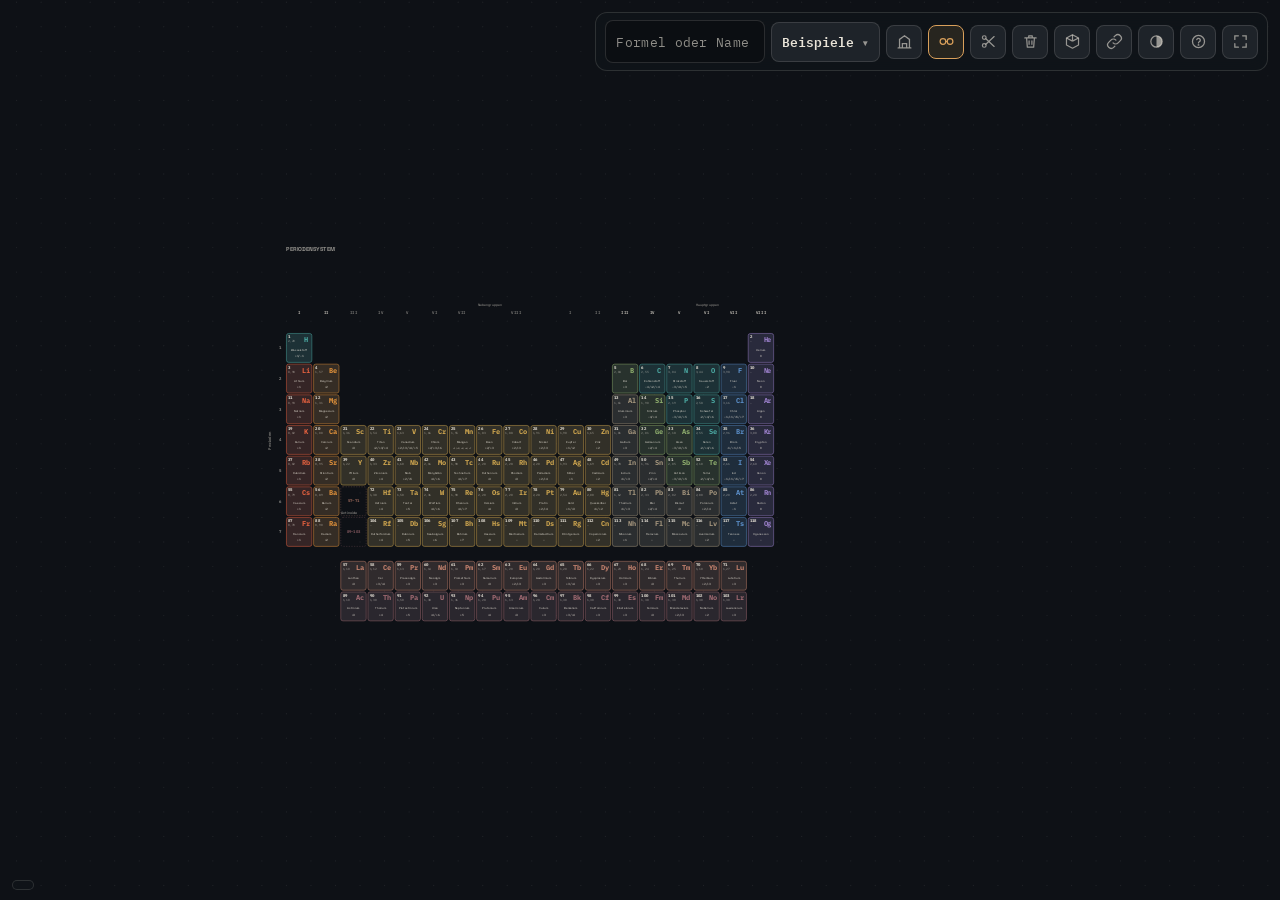
==== commit eac39502: "Add files via upload" ====
--- a/docs/index.html
+++ b/docs/index.html
@@ -56,6 +56,12 @@
           <path d="M12 2.5v9M12 11.5 20.5 7M12 11.5 3.5 7" />
         </svg>
       </button>
+      <button type="button" id="btnShare" class="icon-btn" title="Link für den aktuellen Zustand kopieren">
+        <svg viewBox="0 0 24 24" fill="none" stroke="currentColor" stroke-width="1.8" stroke-linecap="round">
+          <path d="M10 14a5 5 0 0 0 7.07 0l3.18-3.18a5 5 0 0 0-7.07-7.07L11.5 5.4" />
+          <path d="M14 10a5 5 0 0 0-7.07 0l-3.18 3.18a5 5 0 0 0 7.07 7.07l1.68-1.68" />
+        </svg>
+      </button>
       <button type="button" id="btnBg" class="icon-btn" title="Hintergrund: dunkel / transparent">
         <svg viewBox="0 0 24 24" fill="none" stroke="currentColor" stroke-width="1.7">
           <circle cx="12" cy="12" r="8" />
@@ -99,6 +105,9 @@
           <strong>Ziehen:</strong> eine Hand/Maus auf freier Fläche verschiebt die Ansicht. <strong>Touch:</strong> zwei Finger verschieben, Pinch
           zoomt (100-px-Totzone). Mausrad zoomt. Im 3D-Modus zusätzlich: <strong>rechte Maustaste halten</strong> oder
           <strong>drei Finger ziehen</strong> dreht das Molekül.
+
+          <strong>Strg+Z</strong> macht die letzte Strukturänderung rückgängig (Binden, Trennen, Löschen, Elektronen-Experimente) — bis zu 40 Schritte
+          weit.
         </p>
         <h3>Atome holen</h3>
         <p>
@@ -114,6 +123,13 @@
         <p>
           Metall auf Nichtmetall ziehen: Elektronen springen sichtbar über (auch Fe₂O₃, CuO …). Gleichnamige Ionen stoßen sich ab, ungleichnamige
           ziehen sich an.
+        </p>
+        <h3>Wasserstoffbrücken</h3>
+        <p>
+          Kommen sich ein <strong>O–H / N–H</strong> (Donor) und ein <strong>O-, N- oder F-Atom mit freiem Paar</strong> (Akzeptor)
+          <em>verschiedener</em> Moleküle nahe, entsteht eine gestrichelte Goldlinie und eine schwache Anziehung. Mehrere H₂O ordnen sich zum Cluster
+          — das Modell erklärt Siedetemperatur, Oberflächenspannung und die Dichte-Anomalie des Wassers. Klick auf ein Atom zeigt die
+          Molekül-Infokarte (Name, VSEPR, Polarität, Vorkommen).
         </p>
         <h3>Löschen &amp; Trennen</h3>
         <p>
@@ -143,6 +159,17 @@
           und speedet hoch, wenn ein Partner herankommt. <strong>Löschen = heterolytisch:</strong> Wer ein H vom Methan entfernt, sieht das
           Elektronenpaar am Kohlenstoff landen (CH₃⁻, trigonal-pyramidal). <strong>Der Überschuss sucht aktiv:</strong> Ein negativ geladener Ort
           pulsiert und zieht passende Partner (z. B. H⁺, Kationen) an — das Elektronenpaar fliegt hinüber und bildet die Bindung (OH⁻ + H⁺ → H₂O).
+        </p>
+        <h3>Brønsted-Säure-Base</h3>
+        <p>
+          Nähert sich eine <strong>Säure</strong> (HCl, H₂SO₄, Essigsäure, H₃O⁺ …) einer <strong>Base</strong> (H₂O, NH₃, OH⁻, Acetat …), springt ein
+          Proton sichtbar über: Das H löst sich mit Puls-Ring, fliegt als H⁺ im Bogen zur Base und dockt dort an — das Elektronenpaar der
+          Abgabe-Bindung bleibt beim Rest, der als Anion zurückbleibt. Die Richtung entscheidet die pKS-Regel (stärkere Säure → schwächere). HCl + H₂O
+          → H₃O⁺ + Cl⁻; OH⁻ + H₃O⁺ → 2 H₂O (Neutralisation). Ampholyte wie H₂O können beide Rollen spielen!
+        </p>
+        <p>
+          Am schnellsten testest du über die <strong>Szenen</strong> im Beispiele-Menü: „Säure + Wasser" (HCl an H₂O ziehen), „Neutralisation" (H₃O⁺ +
+          OH⁻ → 2 H₂O), „Ammoniak + HCl" (→ NH₄⁺ + Cl⁻) und den Wasser-Cluster für Wasserstoffbrücken.
         </p>
         <h3>Farblegende</h3>
         <div class="legende" id="legende"></div>
@@ -165,7 +192,14 @@
         </div>
       </div>
     </div>
-
+    <div id="infoKarte" hidden>
+      <button type="button" id="infoZu" class="icon-btn" title="Schließen">
+        <svg viewBox="0 0 24 24" fill="none" stroke="currentColor" stroke-width="2" stroke-linecap="round"><path d="M6 6l12 12M18 6 6 18" /></svg>
+      </button>
+      <div id="infoTitel"></div>
+      <div id="infoFormel"></div>
+      <div id="infoZeilen"></div>
+    </div>
     <div id="toasts" aria-live="polite"></div>
 
     <script src="pse.js"></script>
@@ -174,6 +208,7 @@
     <script src="modell.js"></script>
     <script src="physics.js"></script>
     <script src="raum.js"></script>
+    <script src="bronsted.js"></script>
     <script src="render.js"></script>
     <script src="ui.js"></script>
     <script>
--- a/docs/style.css
+++ b/docs/style.css
@@ -447,3 +447,104 @@
   color: #d9a05b;
   margin-right: 8px;
 }
+
+#infoKarte {
+  position: fixed;
+  right: 12px;
+  bottom: 40px;
+  z-index: 15;
+  width: 300px;
+  background: var(--panel);
+  border: 1px solid var(--linie);
+  border-radius: 12px;
+  padding: 14px 16px;
+  backdrop-filter: blur(10px);
+  -webkit-backdrop-filter: blur(10px);
+}
+#infoKarte[hidden] {
+  display: none;
+}
+#infoZu {
+  position: absolute;
+  top: 8px;
+  right: 8px;
+  width: 26px;
+  height: 26px;
+}
+#infoTitel {
+  font-weight: 700;
+  font-size: 16px;
+  padding-right: 26px;
+}
+#infoFormel {
+  font-family: var(--mono);
+  font-size: 15px;
+  color: var(--akzent);
+  margin: 2px 0 8px;
+}
+#infoZeilen div {
+  display: flex;
+  justify-content: space-between;
+  gap: 10px;
+  font-size: 12px;
+  padding: 3px 0;
+  border-top: 1px solid var(--linie);
+}
+#infoZeilen b {
+  font-weight: 600;
+  color: var(--tinte-schwach);
+}
+#infoZeilen p {
+  margin: 8px 0 0;
+  font-size: 12.5px;
+  line-height: 1.5;
+  border: 0;
+  display: block;
+}
+.drop-sep {
+  grid-column: 1 / -1;
+  font-size: 9px;
+  letter-spacing: 0.12em;
+  text-transform: uppercase;
+  color: var(--tinte-schwach);
+  padding: 8px 2px 2px;
+  border-top: 1px solid var(--linie);
+  margin-top: 4px;
+}
+.drop-list button.szene {
+  grid-column: 1 / -1;
+  text-align: left;
+  padding: 7px 10px;
+  font-family: var(--sans);
+  font-weight: 600;
+  font-size: 12px;
+}
+
+@media (min-resolution: 2dppx) and (min-width: 2000px) {
+  .icon-btn {
+    width: 48px;
+    height: 46px;
+  }
+  .icon-btn svg {
+    width: 24px;
+    height: 24px;
+  }
+  #formulaInput {
+    width: 220px;
+    font-size: 20px;
+  }
+  #presetBtn {
+    font-size: 16px;
+    padding: 10px 14px;
+  }
+  .drop-list button {
+    font-size: 16px;
+    padding: 11px 6px;
+  }
+  .status {
+    font-size: 14px;
+  }
+  .toast {
+    font-size: 17px;
+  }
+}
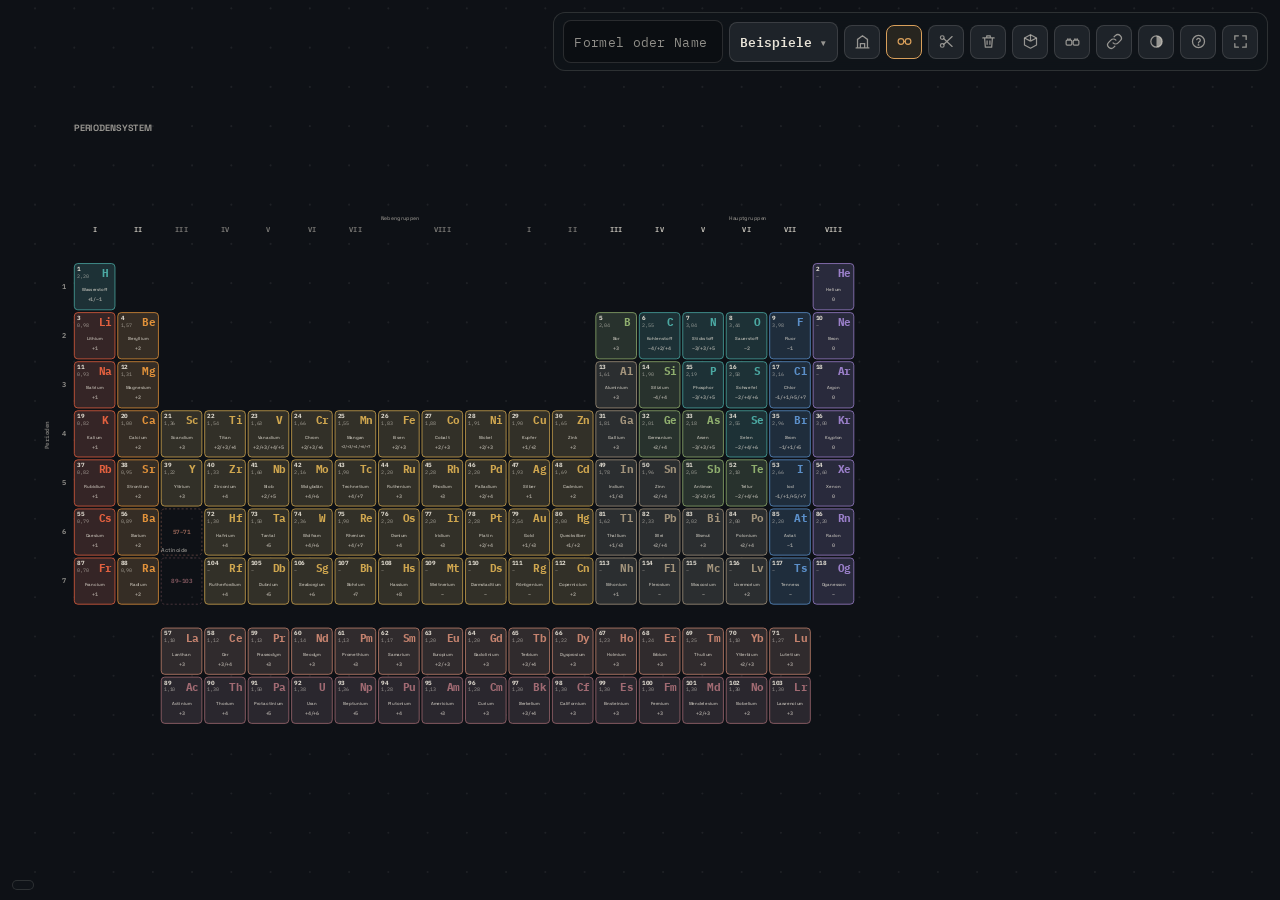
==== commit 97b3907d: "Add files via upload" ====
--- a/docs/index.html
+++ b/docs/index.html
@@ -8,7 +8,605 @@
     <link
       href="https://fonts.googleapis.com/css2?family=IBM+Plex+Mono:wght@400;600;700&family=Space+Grotesk:wght@400;500;600;700&display=swap"
       rel="stylesheet" />
-    <link rel="stylesheet" href="style.css" />
+    
+<!-- BEGIN style.css -->
+<style>
+:root {
+  --bg: #eceae3;
+  --panel: rgba(250, 249, 244, 0.88);
+  --panel-solid: #fbfaf6;
+  --linie: rgba(38, 37, 31, 0.15);
+  --tinte: #26251f;
+  --tinte-schwach: rgba(38, 37, 31, 0.6);
+  --akzent: #a3662a;
+  --red: #c23a22;
+  --mono: "IBM Plex Mono", monospace;
+  --sans: "Space Grotesk", "Segoe UI", sans-serif;
+}
+body.bg-dark {
+  --bg: #b9b4a8;
+  --panel: rgba(16, 20, 25, 0.86);
+  --panel-solid: #191e25;
+  --linie: rgba(233, 228, 216, 0.14);
+  --tinte: #e9e4d8;
+  --tinte-schwach: rgba(233, 228, 216, 0.6);
+  --akzent: #d9a05b;
+  --red: #e2603f;
+}
+* {
+  box-sizing: border-box;
+}
+html,
+body {
+  margin: 0;
+  height: 100%;
+  overflow: hidden;
+}
+body {
+  background: var(--bg);
+  font-family: var(--sans);
+  color: var(--tinte);
+  transition: background 0.25s;
+}
+#wrap {
+  position: fixed;
+  inset: 0;
+}
+#stage {
+  display: block;
+  width: 100%;
+  height: 100%;
+  touch-action: none;
+}
+
+/* ============ Leiste oben rechts ============ */
+#bar {
+  position: fixed;
+  top: 12px;
+  right: 12px;
+  z-index: 10;
+  display: flex;
+  align-items: center;
+  gap: 6px;
+  flex-wrap: wrap;
+  justify-content: flex-end;
+  max-width: calc(100vw - 24px);
+  background: var(--panel);
+  border: 1px solid var(--linie);
+  border-radius: 12px;
+  padding: 7px 9px;
+  backdrop-filter: blur(10px);
+  -webkit-backdrop-filter: blur(10px);
+}
+#formulaInput {
+  width: 160px;
+  font-family: var(--mono);
+  font-size: 15px;
+  font-weight: 600;
+  letter-spacing: 0.02em;
+  color: var(--tinte);
+  background: rgba(0, 0, 0, 0.22);
+  border: 1px solid var(--linie);
+  border-radius: 8px;
+  padding: 8px 10px;
+  outline: none;
+  transition: border-color 0.2s;
+}
+body:not(.bg-dark) #formulaInput {
+  background: rgba(255, 255, 255, 0.6);
+}
+#formulaInput:focus {
+  border-color: var(--akzent);
+}
+#formulaInput.fehler {
+  border-color: var(--red);
+}
+#formulaInput::placeholder {
+  color: var(--tinte-schwach);
+  font-weight: 400;
+  font-size: 12.5px;
+}
+
+.dropdown {
+  position: relative;
+}
+#presetBtn {
+  font-family: var(--mono);
+  font-size: 12.5px;
+  font-weight: 600;
+  color: var(--tinte);
+  background: rgba(128, 134, 148, 0.14);
+  border: 1px solid var(--linie);
+  border-radius: 8px;
+  padding: 8px 10px;
+  cursor: pointer;
+  transition:
+    border-color 0.15s,
+    color 0.15s;
+}
+#presetBtn::after {
+  content: "▾";
+  margin-left: 7px;
+  color: var(--tinte-schwach);
+}
+#presetBtn:hover {
+  border-color: var(--akzent);
+  color: var(--akzent);
+}
+.drop-list {
+  display: none;
+  position: absolute;
+  right: 0;
+  top: calc(100% + 8px);
+  z-index: 30;
+  background: var(--panel-solid);
+  border: 1px solid var(--linie);
+  border-radius: 10px;
+  padding: 8px;
+  min-width: 210px;
+  max-height: 300px;
+  overflow-y: auto;
+  box-shadow: 0 10px 30px rgba(0, 0, 0, 0.35);
+}
+.dropdown.open .drop-list {
+  display: grid;
+  grid-template-columns: 1fr 1fr;
+  gap: 5px;
+}
+.drop-list button {
+  font-family: var(--mono);
+  font-size: 12.5px;
+  font-weight: 600;
+  color: var(--tinte);
+  background: transparent;
+  border: 1px solid var(--linie);
+  border-radius: 7px;
+  padding: 7px 4px;
+  cursor: pointer;
+  text-align: center;
+  transition:
+    border-color 0.15s,
+    color 0.15s;
+}
+.drop-list button:hover {
+  border-color: var(--akzent);
+  color: var(--akzent);
+}
+.drop-list::-webkit-scrollbar {
+  width: 6px;
+}
+.drop-list::-webkit-scrollbar-thumb {
+  background: var(--linie);
+  border-radius: 3px;
+}
+
+.icon-btn {
+  width: 36px;
+  height: 34px;
+  padding: 0;
+  flex: none;
+  display: inline-flex;
+  align-items: center;
+  justify-content: center;
+  background: rgba(128, 134, 148, 0.14);
+  color: var(--tinte-schwach);
+  border: 1px solid var(--linie);
+  border-radius: 8px;
+  cursor: pointer;
+  transition:
+    border-color 0.15s,
+    color 0.15s,
+    background 0.15s;
+}
+.icon-btn svg {
+  width: 17px;
+  height: 17px;
+}
+.icon-btn:hover {
+  color: var(--tinte);
+  border-color: var(--tinte-schwach);
+}
+.icon-btn.on {
+  color: var(--akzent);
+  border-color: var(--akzent);
+  background: rgba(217, 160, 91, 0.12);
+}
+
+.status {
+  position: fixed;
+  left: 12px;
+  bottom: 10px;
+  z-index: 9;
+  pointer-events: none;
+  font-family: var(--mono);
+  font-size: 11px;
+  color: var(--tinte-schwach);
+  background: var(--panel);
+  border: 1px solid var(--linie);
+  border-radius: 6px;
+  padding: 4px 10px;
+}
+
+#cutChip {
+  position: fixed;
+  bottom: 20px;
+  left: 50%;
+  transform: translateX(-50%) translateY(60px);
+  display: flex;
+  align-items: center;
+  gap: 8px;
+  z-index: 20;
+  background: rgba(16, 20, 25, 0.92);
+  color: #e9e4d8;
+  border: 1px solid rgba(226, 96, 63, 0.6);
+  border-radius: 20px;
+  padding: 8px 16px;
+  font-size: 13px;
+  opacity: 0;
+  transition:
+    opacity 0.25s,
+    transform 0.25s;
+  pointer-events: none;
+}
+#cutChip svg {
+  width: 16px;
+  height: 16px;
+  color: #e2603f;
+}
+#cutChip.show {
+  opacity: 1;
+  transform: translateX(-50%) translateY(0);
+}
+
+#toasts {
+  position: fixed;
+  bottom: 56px;
+  left: 50%;
+  transform: translateX(-50%);
+  z-index: 30;
+  display: flex;
+  flex-direction: column;
+  gap: 8px;
+  align-items: center;
+  pointer-events: none;
+}
+.toast {
+  font-size: 13.5px;
+  color: #e9e4d8;
+  background: rgba(18, 22, 27, 0.94);
+  border: 1px solid rgba(233, 228, 216, 0.14);
+  border-left: 3px solid #d9a05b;
+  border-radius: 8px;
+  padding: 9px 16px;
+  max-width: min(480px, 86vw);
+  opacity: 0;
+  transform: translateY(8px);
+  transition:
+    opacity 0.25s,
+    transform 0.25s;
+}
+.toast.warn {
+  border-left-color: #e2603f;
+}
+.toast.da {
+  opacity: 1;
+  transform: translateY(0);
+}
+
+#overlay {
+  position: fixed;
+  inset: 0;
+  z-index: 40;
+  display: flex;
+  align-items: center;
+  justify-content: center;
+  background: rgba(8, 10, 13, 0.6);
+  backdrop-filter: blur(4px);
+  padding: 20px;
+  opacity: 0;
+  visibility: hidden;
+  transition:
+    opacity 0.2s,
+    visibility 0.2s;
+}
+#overlay.open {
+  opacity: 1;
+  visibility: visible;
+}
+.karte {
+  position: relative;
+  max-width: 600px;
+  width: 100%;
+  max-height: 86vh;
+  overflow-y: auto;
+  background: #14181e;
+  border: 1px solid rgba(233, 228, 216, 0.14);
+  border-radius: 14px;
+  padding: 24px 26px 20px;
+  color: #e9e4d8;
+}
+.karte h2 {
+  margin: 0 0 4px;
+  font-size: 20px;
+}
+.karte h3 {
+  margin: 16px 0 4px;
+  font-size: 12px;
+  letter-spacing: 0.1em;
+  text-transform: uppercase;
+  color: #d9a05b;
+}
+.karte p {
+  margin: 4px 0;
+  font-size: 14px;
+  line-height: 1.55;
+}
+#btnCloseHelp {
+  position: absolute;
+  top: 14px;
+  right: 14px;
+  background: transparent;
+}
+#btnCloseHelp svg {
+  width: 16px;
+  height: 16px;
+}
+.legende {
+  display: grid;
+  grid-template-columns: repeat(auto-fill, minmax(150px, 1fr));
+  gap: 6px;
+  margin-top: 8px;
+}
+.legende div {
+  display: flex;
+  align-items: center;
+  gap: 8px;
+  font-size: 12.5px;
+}
+.legende span {
+  width: 13px;
+  height: 13px;
+  border-radius: 4px;
+  flex: none;
+}
+
+@media (max-width: 640px) {
+  #formulaInput {
+    width: 120px;
+  }
+  .drop-list {
+    min-width: 180px;
+  }
+}
+/* Kästchen-Legende im Hilfefenster */
+.zelle-legende {
+  display: flex;
+  gap: 24px;
+  align-items: center;
+  margin: 10px 0 4px;
+  flex-wrap: wrap;
+}
+.zelle-beispiel {
+  position: relative;
+  width: 132px;
+  height: 150px;
+  flex: none;
+  background: #1c2630;
+  border: 2px solid #4ba8a2;
+  border-radius: 8px;
+  font-family: var(--mono);
+}
+.zl-z {
+  position: absolute;
+  top: 9px;
+  left: 11px;
+  font-weight: 700;
+  font-size: 15px;
+  color: #e9e4d8;
+}
+.zl-en {
+  position: absolute;
+  top: 32px;
+  left: 11px;
+  font-size: 11px;
+  color: rgba(233, 228, 216, 0.6);
+}
+.zl-sym {
+  position: absolute;
+  top: 12px;
+  right: 16px;
+  font-weight: 700;
+  font-size: 30px;
+  color: #4ba8a2;
+}
+.zl-name {
+  position: absolute;
+  left: 0;
+  right: 0;
+  top: 84px;
+  text-align: center;
+  font-family: var(--sans);
+  font-size: 13px;
+  color: rgba(233, 228, 216, 0.85);
+}
+.zl-ox {
+  position: absolute;
+  left: 0;
+  right: 0;
+  top: 110px;
+  text-align: center;
+  font-size: 11.5px;
+  font-weight: 600;
+  color: rgba(233, 228, 216, 0.65);
+}
+.zl-liste {
+  list-style: none;
+  margin: 0;
+  padding: 0;
+}
+.zl-liste li {
+  margin: 6px 0;
+  font-size: 13.5px;
+  color: #e9e4d8;
+}
+.zl-liste code {
+  font-family: var(--mono);
+  font-weight: 700;
+  font-size: 12.5px;
+  background: rgba(233, 228, 216, 0.08);
+  border: 1px solid rgba(233, 228, 216, 0.14);
+  border-radius: 5px;
+  padding: 2px 8px;
+  color: #d9a05b;
+  margin-right: 8px;
+}
+
+#infoKarte {
+  position: fixed;
+  right: 12px;
+  bottom: 40px;
+  z-index: 15;
+  width: 300px;
+  background: var(--panel);
+  border: 1px solid var(--linie);
+  border-radius: 12px;
+  padding: 14px 16px;
+  backdrop-filter: blur(10px);
+  -webkit-backdrop-filter: blur(10px);
+}
+#infoKarte[hidden] {
+  display: none;
+}
+#infoZu {
+  position: absolute;
+  top: 8px;
+  right: 8px;
+  width: 26px;
+  height: 26px;
+}
+#infoTitel {
+  font-weight: 700;
+  font-size: 16px;
+  padding-right: 26px;
+}
+#infoFormel {
+  font-family: var(--mono);
+  font-size: 15px;
+  color: var(--akzent);
+  margin: 2px 0 8px;
+}
+#infoZeilen div {
+  display: flex;
+  justify-content: space-between;
+  gap: 10px;
+  font-size: 12px;
+  padding: 3px 0;
+  border-top: 1px solid var(--linie);
+}
+#infoZeilen b {
+  font-weight: 600;
+  color: var(--tinte-schwach);
+}
+#infoZeilen p {
+  margin: 8px 0 0;
+  font-size: 12.5px;
+  line-height: 1.5;
+  border: 0;
+  display: block;
+}
+.drop-sep {
+  grid-column: 1 / -1;
+  font-size: 9px;
+  letter-spacing: 0.12em;
+  text-transform: uppercase;
+  color: var(--tinte-schwach);
+  padding: 8px 2px 2px;
+  border-top: 1px solid var(--linie);
+  margin-top: 4px;
+}
+.drop-list button.szene {
+  grid-column: 1 / -1;
+  text-align: left;
+  padding: 7px 10px;
+  font-family: var(--sans);
+  font-weight: 600;
+  font-size: 12px;
+}
+
+@media (min-resolution: 2dppx) and (min-width: 2000px) {
+  .icon-btn {
+    width: 48px;
+    height: 46px;
+  }
+  .icon-btn svg {
+    width: 24px;
+    height: 24px;
+  }
+  #formulaInput {
+    width: 220px;
+    font-size: 20px;
+  }
+  #presetBtn {
+    font-size: 16px;
+    padding: 10px 14px;
+  }
+  .drop-list button {
+    font-size: 16px;
+    padding: 11px 6px;
+  }
+  .status {
+    font-size: 14px;
+  }
+  .toast {
+    font-size: 17px;
+  }
+}
+.drop-list button.gruppe {
+  grid-column: 1 / -1;
+  text-align: left;
+  font-family: var(--sans);
+  font-weight: 700;
+  font-size: 12px;
+  letter-spacing: 0.02em;
+  color: var(--akzent);
+  border-color: var(--linie);
+  padding: 8px 10px;
+}
+.drop-list button.gruppe::before {
+  content: "▸";
+  display: inline-block;
+  margin-right: 8px;
+  transition: transform 0.15s;
+}
+.drop-list button.gruppe.offen::before {
+  transform: rotate(90deg);
+}
+.gruppe-inhalt {
+  display: none;
+  grid-column: 1 / -1;
+}
+.gruppe-inhalt.offen {
+  display: grid;
+  grid-template-columns: 1fr 1fr;
+  gap: 5px;
+}
+.gruppe-inhalt button.szene {
+  text-align: left;
+  padding: 6px 8px;
+  font-size: 11.5px;
+}
+.gruppe-inhalt.drei.offen {
+  grid-template-columns: repeat(3, 1fr);
+}
+.gruppe-inhalt.drei button {
+  font-size: 11.5px;
+  padding: 6px 4px;
+  text-align: center;
+}
+
+</style>
+<!-- END style.css -->
+
   </head>
   <body class="bg-dark">
     <div id="wrap"><canvas id="stage"></canvas></div>
@@ -54,6 +652,13 @@
         <svg viewBox="0 0 24 24" fill="none" stroke="currentColor" stroke-width="1.7" stroke-linejoin="round">
           <path d="M12 2.5 20.5 7v10L12 21.5 3.5 17V7Z" />
           <path d="M12 2.5v9M12 11.5 20.5 7M12 11.5 3.5 7" />
+        </svg>
+      </button>
+      <button type="button" id="btnWert" class="icon-btn" title="Wertigkeits-Modus: Elemente als Bausteine mit Pins">
+        <svg viewBox="0 0 24 24" fill="none" stroke="currentColor" stroke-width="1.7" stroke-linejoin="round">
+          <rect x="3" y="10" width="8" height="7" rx="1.5" />
+          <rect x="13" y="10" width="8" height="7" rx="1.5" />
+          <path d="M5.5 10V7.5M8.5 10V7.5M15.5 10V7.5M18.5 10V7.5" />
         </svg>
       </button>
       <button type="button" id="btnShare" class="icon-btn" title="Link für den aktuellen Zustand kopieren">
@@ -202,15 +807,7447 @@
     </div>
     <div id="toasts" aria-live="polite"></div>
 
-    <script src="pse.js"></script>
-    <script src="lewis.js"></script>
-    <script src="organik.js"></script>
-    <script src="modell.js"></script>
-    <script src="physics.js"></script>
-    <script src="raum.js"></script>
-    <script src="bronsted.js"></script>
-    <script src="render.js"></script>
-    <script src="ui.js"></script>
+    
+<!-- BEGIN pse.js -->
+<script >
+"use strict";
+/* =====================================================================
+   pse.js – Konstanten & Helfer, Elementdaten 1–118 (mit Oxidationszahlen),
+   Periodensystem als Canvas-Objekt mit Legende, Bühne (STAGE), Statuszeile.
+   Lädt als ERSTES.
+   ===================================================================== */
+
+const TAU = Math.PI * 2;
+const BUB = 8;
+const PR_STEP = 6.5,
+  PR_GAP = 12;
+const SHELL_COL = ["#6fb3c9", "#8fb573", "#c9a15f", "#b58bc9"];
+
+const now = () => performance.now() / 1000;
+const clamp = (v, a, b) => (v < a ? a : v > b ? b : v);
+const angNorm = (x) => {
+  while (x > Math.PI) x -= TAU;
+  while (x < -Math.PI) x += TAU;
+  return x;
+};
+const easeIO = (t) => (t < 0.5 ? 2 * t * t : 1 - Math.pow(-2 * t + 2, 2) / 2);
+const easeOutBack = (t) => {
+  const c1 = 1.70158,
+    c3 = c1 + 1;
+  return 1 + c3 * Math.pow(t - 1, 3) + c1 * Math.pow(t - 1, 2);
+};
+const fmtQ = (q) => (Math.abs(q) > 1 ? Math.abs(q) : "") + (q > 0 ? "+" : "−");
+
+function mixHex(h1, h2, t) {
+  const a = parseInt(h1.slice(1), 16),
+    b = parseInt(h2.slice(1), 16);
+  const r = Math.round(((a >> 16) & 255) * (1 - t) + ((b >> 16) & 255) * t);
+  const g = Math.round(((a >> 8) & 255) * (1 - t) + ((b >> 8) & 255) * t);
+  const bl = Math.round((a & 255) * (1 - t) + (b & 255) * t);
+  return "#" + ((1 << 24) + (r << 16) + (g << 8) + bl).toString(16).slice(1);
+}
+
+const CATS = {
+  ak: { label: "Alkalimetalle", c: "#e2603f" },
+  ea: { label: "Erdalkalimetalle", c: "#e0913a" },
+  ue: { label: "Übergangsmetalle", c: "#cfa64f" },
+  me: { label: "Metalle", c: "#a3947c" },
+  hm: { label: "Halbmetalle", c: "#8fae6e" },
+  nm: { label: "Nichtmetalle", c: "#4ba8a2" },
+  hg: { label: "Halogene", c: "#5b8fc9" },
+  eg: { label: "Edelgase", c: "#9a7fc9" },
+  la: { label: "Lanthanoide", c: "#c4826e" },
+  ac: { label: "Actinoide", c: "#a06a72" },
+};
+const METALS = new Set(["ak", "ea", "ue", "me", "la", "ac"]);
+const isMetal = (a) => METALS.has(a.el.cat);
+const shellColorOf = (a) => CATS[a.el.cat].c;
+
+/* ---------- [Symbol, Name, Kat, EN, Oxidationszahlen, Schalen, Spalte, Zeile] ---------- */
+const RAW = [
+  ["H", "Wasserstoff", "nm", 2.2, "+1/-1", "1", 1, 1],
+  ["He", "Helium", "eg", 0, "0", "2", 18, 1],
+  ["Li", "Lithium", "ak", 0.98, "+1", "2-1", 1, 2],
+  ["Be", "Beryllium", "ea", 1.57, "+2", "2-2", 2, 2],
+  ["B", "Bor", "hm", 2.04, "+3", "2-3", 13, 2],
+  ["C", "Kohlenstoff", "nm", 2.55, "-4/+2/+4", "2-4", 14, 2],
+  ["N", "Stickstoff", "nm", 3.04, "-3/+3/+5", "2-5", 15, 2],
+  ["O", "Sauerstoff", "nm", 3.44, "-2", "2-6", 16, 2],
+  ["F", "Fluor", "hg", 3.98, "-1", "2-7", 17, 2],
+  ["Ne", "Neon", "eg", 0, "0", "2-8", 18, 2],
+  ["Na", "Natrium", "ak", 0.93, "+1", "2-8-1", 1, 3],
+  ["Mg", "Magnesium", "ea", 1.31, "+2", "2-8-2", 2, 3],
+  ["Al", "Aluminium", "me", 1.61, "+3", "2-8-3", 13, 3],
+  ["Si", "Silizium", "hm", 1.9, "-4/+4", "2-8-4", 14, 3],
+  ["P", "Phosphor", "nm", 2.19, "-3/+3/+5", "2-8-5", 15, 3],
+  ["S", "Schwefel", "nm", 2.58, "-2/+4/+6", "2-8-6", 16, 3],
+  ["Cl", "Chlor", "hg", 3.16, "-1/+1/+5/+7", "2-8-7", 17, 3],
+  ["Ar", "Argon", "eg", 0, "0", "2-8-8", 18, 3],
+  ["K", "Kalium", "ak", 0.82, "+1", "2-8-8-1", 1, 4],
+  ["Ca", "Calcium", "ea", 1.0, "+2", "2-8-8-2", 2, 4],
+  ["Sc", "Scandium", "ue", 1.36, "+3", "2-8-9-2", 3, 4],
+  ["Ti", "Titan", "ue", 1.54, "+2/+3/+4", "2-8-10-2", 4, 4],
+  ["V", "Vanadium", "ue", 1.63, "+2/+3/+4/+5", "2-8-11-2", 5, 4],
+  ["Cr", "Chrom", "ue", 1.66, "+2/+3/+6", "2-8-13-1", 6, 4],
+  ["Mn", "Mangan", "ue", 1.55, "+2/+3/+4/+6/+7", "2-8-13-2", 7, 4],
+  ["Fe", "Eisen", "ue", 1.83, "+2/+3", "2-8-14-2", 8, 4],
+  ["Co", "Cobalt", "ue", 1.88, "+2/+3", "2-8-15-2", 9, 4],
+  ["Ni", "Nickel", "ue", 1.91, "+2/+3", "2-8-16-2", 10, 4],
+  ["Cu", "Kupfer", "ue", 1.9, "+1/+2", "2-8-18-1", 11, 4],
+  ["Zn", "Zink", "ue", 1.65, "+2", "2-8-18-2", 12, 4],
+  ["Ga", "Gallium", "me", 1.81, "+3", "2-8-18-3", 13, 4],
+  ["Ge", "Germanium", "hm", 2.01, "+2/+4", "2-8-18-4", 14, 4],
+  ["As", "Arsen", "hm", 2.18, "-3/+3/+5", "2-8-18-5", 15, 4],
+  ["Se", "Selen", "nm", 2.55, "-2/+4/+6", "2-8-18-6", 16, 4],
+  ["Br", "Brom", "hg", 2.96, "-1/+1/+5", "2-8-18-7", 17, 4],
+  ["Kr", "Krypton", "eg", 3.0, "0", "2-8-18-8", 18, 4],
+  ["Rb", "Rubidium", "ak", 0.82, "+1", "2-8-18-8-1", 1, 5],
+  ["Sr", "Strontium", "ea", 0.95, "+2", "2-8-18-8-2", 2, 5],
+  ["Y", "Yttrium", "ue", 1.22, "+3", "2-8-18-9-2", 3, 5],
+  ["Zr", "Zirconium", "ue", 1.33, "+4", "2-8-18-10-2", 4, 5],
+  ["Nb", "Niob", "ue", 1.6, "+2/+5", "2-8-18-12-1", 5, 5],
+  ["Mo", "Molybdän", "ue", 2.16, "+4/+6", "2-8-18-13-1", 6, 5],
+  ["Tc", "Technetium", "ue", 1.9, "+4/+7", "2-8-18-13-2", 7, 5],
+  ["Ru", "Ruthenium", "ue", 2.2, "+3", "2-8-18-15-1", 8, 5],
+  ["Rh", "Rhodium", "ue", 2.28, "+3", "2-8-18-16-1", 9, 5],
+  ["Pd", "Palladium", "ue", 2.2, "+2/+4", "2-8-18-18", 10, 5],
+  ["Ag", "Silber", "ue", 1.93, "+1", "2-8-18-18-1", 11, 5],
+  ["Cd", "Cadmium", "ue", 1.69, "+2", "2-8-18-18-2", 12, 5],
+  ["In", "Indium", "me", 1.78, "+1/+3", "2-8-18-18-3", 13, 5],
+  ["Sn", "Zinn", "me", 1.96, "+2/+4", "2-8-18-18-4", 14, 5],
+  ["Sb", "Antimon", "hm", 2.05, "-3/+3/+5", "2-8-18-18-5", 15, 5],
+  ["Te", "Tellur", "hm", 2.1, "-2/+4/+6", "2-8-18-18-6", 16, 5],
+  ["I", "Iod", "hg", 2.66, "-1/+1/+5/+7", "2-8-18-18-7", 17, 5],
+  ["Xe", "Xenon", "eg", 2.6, "0", "2-8-18-18-8", 18, 5],
+  ["Cs", "Caesium", "ak", 0.79, "+1", "2-8-18-18-8-1", 1, 6],
+  ["Ba", "Barium", "ea", 0.89, "+2", "2-8-18-18-8-2", 2, 6],
+  ["La", "Lanthan", "la", 1.1, "+3", "2-8-18-18-9-2", 3, 8],
+  ["Ce", "Cer", "la", 1.12, "+3/+4", "2-8-18-19-9-2", 4, 8],
+  ["Pr", "Praseodym", "la", 1.13, "+3", "2-8-18-21-8-2", 5, 8],
+  ["Nd", "Neodym", "la", 1.14, "+3", "2-8-18-22-8-2", 6, 8],
+  ["Pm", "Promethium", "la", 1.13, "+3", "2-8-18-23-8-2", 7, 8],
+  ["Sm", "Samarium", "la", 1.17, "+3", "2-8-18-24-8-2", 8, 8],
+  ["Eu", "Europium", "la", 1.2, "+2/+3", "2-8-18-25-8-2", 9, 8],
+  ["Gd", "Gadolinium", "la", 1.2, "+3", "2-8-18-25-9-2", 10, 8],
+  ["Tb", "Terbium", "la", 1.2, "+3/+4", "2-8-18-27-8-2", 11, 8],
+  ["Dy", "Dysprosium", "la", 1.22, "+3", "2-8-18-28-8-2", 12, 8],
+  ["Ho", "Holmium", "la", 1.23, "+3", "2-8-18-29-8-2", 13, 8],
+  ["Er", "Erbium", "la", 1.24, "+3", "2-8-18-30-8-2", 14, 8],
+  ["Tm", "Thulium", "la", 1.25, "+3", "2-8-18-31-8-2", 15, 8],
+  ["Yb", "Ytterbium", "la", 1.1, "+2/+3", "2-8-18-32-8-2", 16, 8],
+  ["Lu", "Lutetium", "la", 1.27, "+3", "2-8-18-32-9-2", 17, 8],
+  ["Hf", "Hafnium", "ue", 1.3, "+4", "2-8-18-32-10-2", 4, 6],
+  ["Ta", "Tantal", "ue", 1.5, "+5", "2-8-18-32-11-2", 5, 6],
+  ["W", "Wolfram", "ue", 2.36, "+4/+6", "2-8-18-32-12-2", 6, 6],
+  ["Re", "Rhenium", "ue", 1.9, "+4/+7", "2-8-18-32-13-2", 7, 6],
+  ["Os", "Osmium", "ue", 2.2, "+4", "2-8-18-32-14-2", 8, 6],
+  ["Ir", "Iridium", "ue", 2.2, "+3", "2-8-18-32-15-2", 9, 6],
+  ["Pt", "Platin", "ue", 2.28, "+2/+4", "2-8-18-32-17-1", 10, 6],
+  ["Au", "Gold", "ue", 2.54, "+1/+3", "2-8-18-32-18-1", 11, 6],
+  ["Hg", "Quecksilber", "ue", 2.0, "+1/+2", "2-8-18-32-18-2", 12, 6],
+  ["Tl", "Thallium", "me", 1.62, "+1/+3", "2-8-18-32-18-3", 13, 6],
+  ["Pb", "Blei", "me", 2.33, "+2/+4", "2-8-18-32-18-4", 14, 6],
+  ["Bi", "Bismut", "me", 2.02, "+3", "2-8-18-32-18-5", 15, 6],
+  ["Po", "Polonium", "me", 2.0, "+2/+4", "2-8-18-32-18-6", 16, 6],
+  ["At", "Astat", "hg", 2.2, "-1", "2-8-18-32-18-7", 17, 6],
+  ["Rn", "Radon", "eg", 2.2, "0", "2-8-18-32-18-8", 18, 6],
+  ["Fr", "Francium", "ak", 0.7, "+1", "2-8-18-32-18-8-1", 1, 7],
+  ["Ra", "Radium", "ea", 0.9, "+2", "2-8-18-32-18-8-2", 2, 7],
+  ["Ac", "Actinium", "ac", 1.1, "+3", "2-8-18-32-18-9-2", 3, 9],
+  ["Th", "Thorium", "ac", 1.3, "+4", "2-8-18-32-18-10-2", 4, 9],
+  ["Pa", "Protactinium", "ac", 1.5, "+5", "2-8-18-32-20-9-2", 5, 9],
+  ["U", "Uran", "ac", 1.38, "+4/+6", "2-8-18-32-21-9-2", 6, 9],
+  ["Np", "Neptunium", "ac", 1.36, "+5", "2-8-18-32-22-9-2", 7, 9],
+  ["Pu", "Plutonium", "ac", 1.28, "+4", "2-8-18-32-24-8-2", 8, 9],
+  ["Am", "Americium", "ac", 1.13, "+3", "2-8-18-32-25-8-2", 9, 9],
+  ["Cm", "Curium", "ac", 1.28, "+3", "2-8-18-32-25-9-2", 10, 9],
+  ["Bk", "Berkelium", "ac", 1.3, "+3/+4", "2-8-18-32-27-8-2", 11, 9],
+  ["Cf", "Californium", "ac", 1.3, "+3", "2-8-18-32-28-8-2", 12, 9],
+  ["Es", "Einsteinium", "ac", 1.3, "+3", "2-8-18-32-29-8-2", 13, 9],
+  ["Fm", "Fermium", "ac", 1.3, "+3", "2-8-18-32-30-8-2", 14, 9],
+  ["Md", "Mendelevium", "ac", 1.3, "+2/+3", "2-8-18-32-31-8-2", 15, 9],
+  ["No", "Nobelium", "ac", 1.3, "+2", "2-8-18-32-32-8-2", 16, 9],
+  ["Lr", "Lawrencium", "ac", 1.3, "+3", "2-8-18-32-32-8-3", 17, 9],
+  ["Rf", "Rutherfordium", "ue", 0, "+4", "2-8-18-32-32-10-2", 4, 7],
+  ["Db", "Dubnium", "ue", 0, "+5", "2-8-18-32-32-11-2", 5, 7],
+  ["Sg", "Seaborgium", "ue", 0, "+6", "2-8-18-32-32-12-2", 6, 7],
+  ["Bh", "Bohrium", "ue", 0, "+7", "2-8-18-32-32-13-2", 7, 7],
+  ["Hs", "Hassium", "ue", 0, "+8", "2-8-18-32-32-14-2", 8, 7],
+  ["Mt", "Meitnerium", "ue", 0, "–", "2-8-18-32-32-15-2", 9, 7],
+  ["Ds", "Darmstadtium", "ue", 0, "–", "2-8-18-32-32-16-2", 10, 7],
+  ["Rg", "Röntgenium", "ue", 0, "–", "2-8-18-32-32-17-2", 11, 7],
+  ["Cn", "Copernicium", "ue", 0, "+2", "2-8-18-32-32-18-2", 12, 7],
+  ["Nh", "Nihonium", "me", 0, "+1", "2-8-18-32-32-18-3", 13, 7],
+  ["Fl", "Flerovium", "me", 0, "–", "2-8-18-32-32-18-4", 14, 7],
+  ["Mc", "Moscovium", "me", 0, "–", "2-8-18-32-32-18-5", 15, 7],
+  ["Lv", "Livermorium", "me", 0, "+2", "2-8-18-32-32-18-6", 16, 7],
+  ["Ts", "Tenness", "hg", 0, "–", "2-8-18-32-32-18-7", 17, 7],
+  ["Og", "Oganesson", "eg", 0, "–", "2-8-18-32-32-18-8", 18, 7],
+];
+
+const ELEMENTS = RAW.map(function (r, i) {
+  const z = i + 1,
+    col = r[6],
+    row = r[7];
+  const per = row <= 7 ? row : row === 8 ? 6 : 7;
+  const gruppe = row <= 7 ? (col <= 2 || col >= 13 ? col : 0) : 0;
+  let ve;
+  if (z === 2) ve = 2;
+  else if (gruppe >= 13) ve = gruppe - 10;
+  else if (gruppe >= 1) ve = gruppe;
+  else ve = 2;
+  return {
+    z: z,
+    sym: r[0],
+    name: r[1],
+    cat: r[2],
+    en: r[3],
+    ox: r[4],
+    shells: r[5].split("-").map(Number),
+    col: col,
+    row: row,
+    per: per,
+    gruppe: gruppe,
+    ve: ve,
+  };
+});
+
+const ELBYZ = [],
+  ELBYSYM = {};
+ELEMENTS.forEach(function (e) {
+  ELBYZ[e.z] = e;
+  ELBYSYM[e.sym] = e;
+});
+
+/* ---------- Periodensystem-Geometrie (Kästchen mit vollem Inhalt) ---------- */
+const PZ = { ox: 56, oy: 140, cw: 58, ch: 66, px: 62, py: 70, fPad: 30, cells: [] };
+const PSE = { w: 0, h: 0, hover: null };
+
+(function pseBuildCells() {
+  let maxX = 0,
+    maxY = 0;
+  ELEMENTS.forEach(function (el) {
+    const x = PZ.ox + (el.col - 1) * PZ.px;
+    const y = PZ.oy + (el.row - 1) * PZ.py + (el.row >= 8 ? PZ.fPad : 0);
+    PZ.cells.push({ x: x, y: y, z: el.z });
+    maxX = Math.max(maxX, x + PZ.cw);
+    maxY = Math.max(maxY, y + PZ.ch);
+  });
+  PSE.w = maxX + 18;
+  PSE.h = maxY + 16;
+})();
+
+const STAGE = { x: PSE.w + 430, y: 450, hw: 680, hh: 380 };
+
+function pseHit(wx, wy) {
+  for (let i = 0; i < PZ.cells.length; i++) {
+    const c = PZ.cells[i];
+    if (wx >= c.x && wx <= c.x + PZ.cw && wy >= c.y && wy <= c.y + PZ.ch) return c.z;
+  }
+  return null;
+}
+
+function hexA(hex, a) {
+  const n = parseInt(hex.slice(1), 16);
+  return "rgba(" + ((n >> 16) & 255) + "," + ((n >> 8) & 255) + "," + (n & 255) + "," + a + ")";
+}
+function pseRound(ctx, x, y, w, h, r) {
+  ctx.beginPath();
+  ctx.moveTo(x + r, y);
+  ctx.arcTo(x + w, y, x + w, y + h, r);
+  ctx.arcTo(x + w, y + h, x, y + h, r);
+  ctx.arcTo(x, y + h, x, y, r);
+  ctx.arcTo(x, y, x + w, y, r);
+  ctx.closePath();
+}
+
+/* ---------- ein Element-Kästchen (vollständig, opak) ---------- */
+function drawCell(ctx, c, el, dark, hov) {
+  const ink = dark ? "233,228,216" : "38,37,31";
+  const g = PZ;
+  const cat = CATS[el.cat];
+  const base = dark ? "#141a21" : "#f7f5ef";
+  ctx.fillStyle = mixHex(base, cat.c, hov ? 0.34 : 0.16);
+  pseRound(ctx, c.x, c.y, g.cw, g.ch, 5);
+  ctx.fill();
+  ctx.strokeStyle = cat.c;
+  ctx.lineWidth = hov ? 1.8 : 1.1;
+  ctx.stroke();
+  /* Ordnungszahl oben links, fett */
+  ctx.textAlign = "left";
+  ctx.textBaseline = "middle";
+  ctx.fillStyle = "rgba(" + ink + ",.95)";
+  ctx.font = "700 9px 'IBM Plex Mono',monospace";
+  ctx.fillText(String(el.z), c.x + 4, c.y + 8);
+  /* darunter: Elektronegativität */
+  ctx.fillStyle = "rgba(" + ink + ",.6)";
+  ctx.font = "400 7px 'IBM Plex Mono',monospace";
+  ctx.fillText(el.en > 0 ? el.en.toFixed(2).replace(".", ",") : "–", c.x + 4, c.y + 18);
+  /* Elementsymbol rechts daneben */
+  ctx.textAlign = "center";
+  ctx.fillStyle = hov ? "#ffffff" : cat.c;
+  ctx.font = "700 15px 'IBM Plex Mono',monospace";
+  ctx.fillText(el.sym, c.x + g.cw - 14, c.y + 15);
+  /* deutscher Name (einpassen) */
+  let fs = 6.2;
+  ctx.font = "500 " + fs.toFixed(1) + "px 'Space Grotesk',sans-serif";
+  while (ctx.measureText(el.name).width > g.cw - 6 && fs > 4.4) {
+    fs -= 0.3;
+    ctx.font = "500 " + fs.toFixed(1) + "px 'Space Grotesk',sans-serif";
+  }
+  ctx.fillStyle = "rgba(" + ink + ",.8)";
+  ctx.fillText(el.name, c.x + g.cw / 2, c.y + 38);
+  /* Oxidationszahlen */
+  const ox = el.ox.replace(/-/g, "−");
+  let fs2 = 6.6;
+  ctx.font = "600 " + fs2.toFixed(1) + "px 'IBM Plex Mono',monospace";
+  while (ctx.measureText(ox).width > g.cw - 6 && fs2 > 4.6) {
+    fs2 -= 0.3;
+    ctx.font = "600 " + fs2.toFixed(1) + "px 'IBM Plex Mono',monospace";
+  }
+  ctx.fillStyle = "rgba(" + ink + ",.65)";
+  ctx.fillText(ox, c.x + g.cw / 2, c.y + 52);
+}
+
+function drawPSE(ctx) {
+  const dark = typeof darkBg !== "undefined" ? darkBg : true;
+  const ink = dark ? "233,228,216" : "38,37,31";
+  const g = PZ;
+  ctx.textAlign = "center";
+  ctx.textBaseline = "middle";
+
+  /* Titel */
+  ctx.textAlign = "left";
+  ctx.fillStyle = "rgba(" + ink + ",.62)";
+  ctx.font = "700 13px 'Space Grotesk',sans-serif";
+  ctx.fillText("PERIODENSYSTEM", g.ox, g.oy - 192);
+  ctx.textAlign = "center";
+
+  /* Gruppen: Hauptgruppen I–VIII (1, 2, 13–18), Nebengruppen III–VIII/I/II (3–12) */
+  const HG = { 1: "I", 2: "II", 13: "III", 14: "IV", 15: "V", 16: "VI", 17: "VII", 18: "VIII" };
+  const NG = { 3: "III", 4: "IV", 5: "V", 6: "VI", 7: "VII", 11: "I", 12: "II" };
+  ctx.font = "600 10px 'IBM Plex Mono',monospace";
+  for (const c in HG) {
+    const x = g.ox + (c - 1) * g.px + g.cw / 2;
+    ctx.fillStyle = "rgba(" + ink + ",.85)";
+    ctx.fillText(HG[c], x, g.oy - 48);
+  }
+  ctx.fillStyle = "rgba(" + ink + ",.5)";
+  for (const c in NG) {
+    const x = g.ox + (c - 1) * g.px + g.cw / 2;
+    ctx.fillText(NG[c], x, g.oy - 48);
+  }
+  ctx.fillText("VIII", g.ox + 8 * g.px + g.cw / 2, g.oy - 48); /* Spalten 8–10 */
+
+  ctx.font = "600 7.5px 'Space Grotesk',sans-serif";
+  ctx.fillStyle = "rgba(" + ink + ",.5)";
+  ctx.fillText("Hauptgruppen", g.ox + 15.5 * g.px, g.oy - 64);
+  ctx.fillText("Nebengruppen", g.ox + 7.5 * g.px, g.oy - 64);
+
+  /* Periodennummern + hochkantige Beschriftung */
+  for (let r = 1; r <= 7; r++) {
+    ctx.textAlign = "right";
+    ctx.fillStyle = "rgba(" + ink + ",.6)";
+    ctx.font = "600 10px 'IBM Plex Mono',monospace";
+    ctx.fillText(String(r), g.ox - 12, g.oy + (r - 1) * g.py + g.ch / 2);
+    ctx.textAlign = "center";
+  }
+  ctx.save();
+  ctx.translate(g.ox - 38, g.oy + 3.5 * g.py);
+  ctx.rotate(-Math.PI / 2);
+  ctx.fillStyle = "rgba(" + ink + ",.5)";
+  ctx.font = "600 9px 'IBM Plex Mono',monospace";
+  ctx.fillText("Perioden", 0, 0);
+  ctx.restore();
+
+  /* f-Block-Platzhalter + Beschriftung */
+  [
+    [6, "57–71", "la", "Lanthanoide"],
+    [7, "89–103", "ac", "Actinoide"],
+  ].forEach(function (pl) {
+    const x = g.ox + 2 * g.px,
+      y = g.oy + (pl[0] - 1) * g.py;
+    ctx.setLineDash([3, 3]);
+    ctx.strokeStyle = hexA(CATS[pl[2]].c, 0.55);
+    ctx.lineWidth = 1;
+    pseRound(ctx, x, y, g.cw, g.ch, 5);
+    ctx.stroke();
+    ctx.setLineDash([]);
+    ctx.fillStyle = hexA(CATS[pl[2]].c, 0.8);
+    ctx.font = "600 9px 'IBM Plex Mono',monospace";
+    ctx.fillText(pl[1], x + g.cw / 2, y + g.ch / 2);
+    ctx.textAlign = "left";
+    ctx.font = "600 8px 'Space Grotesk',sans-serif";
+    ctx.fillStyle = "rgba(" + ink + ",.55)";
+    ctx.fillText(pl[3], g.ox + 2 * g.px, y - 10);
+    ctx.textAlign = "center";
+  });
+
+  /* Elementzellen */
+  for (let i = 0; i < g.cells.length; i++) {
+    drawCell(ctx, g.cells[i], ELBYZ[g.cells[i].z], dark, PSE.hover === g.cells[i].z);
+  }
+
+  /* Tooltip-Karte */
+  if (PSE.hover && ELBYZ[PSE.hover]) {
+    const el = ELBYZ[PSE.hover];
+    let cell = null;
+    for (let i = 0; i < g.cells.length; i++)
+      if (g.cells[i].z === el.z) {
+        cell = g.cells[i];
+        break;
+      }
+    if (cell) {
+      const w = 216,
+        h = 122;
+      let x = cell.x + g.cw + 12;
+      if (x + w > PSE.w) x = cell.x - w - 12;
+      let y = clamp(cell.y - 8, 8, PSE.h - h - 8);
+      ctx.fillStyle = dark ? "rgba(18,22,27,.96)" : "rgba(250,249,244,.97)";
+      ctx.strokeStyle = hexA(CATS[el.cat].c, 0.7);
+      ctx.lineWidth = 1;
+      pseRound(ctx, x, y, w, h, 8);
+      ctx.fill();
+      ctx.stroke();
+      ctx.textAlign = "left";
+      ctx.fillStyle = CATS[el.cat].c;
+      ctx.font = "700 20px 'IBM Plex Mono',monospace";
+      ctx.fillText(el.sym, x + 13, y + 24);
+      ctx.fillStyle = dark ? "#e9e4d8" : "#26251f";
+      ctx.font = "600 13px 'Space Grotesk',sans-serif";
+      ctx.fillText(el.name, x + 58, y + 24);
+      ctx.font = "400 10.5px 'IBM Plex Mono',monospace";
+      ctx.fillStyle = "rgba(" + ink + ",.65)";
+      ctx.fillText("Ordnungszahl  " + el.z, x + 13, y + 47);
+      ctx.fillText("Kategorie     " + CATS[el.cat].label, x + 13, y + 62);
+      ctx.fillText("EN            " + (el.en > 0 ? el.en.toFixed(2).replace(".", ",") : "–"), x + 13, y + 77);
+      ctx.fillText("Ox.-Zahlen    " + el.ox.replace(/-/g, "−"), x + 13, y + 92);
+      ctx.fillText("Schalen       " + el.shells.join(" · "), x + 13, y + 107);
+      ctx.textAlign = "center";
+    }
+  }
+}
+
+/* ---------- Statuszeile ---------- */
+function refreshCounts() {
+  const el = document.getElementById("statusBar");
+  if (!el) return;
+  let e = 0;
+  for (const a of atoms) e += a.electrons.length;
+  el.textContent = atoms.length + " Atome · " + bonds.length + " Bindungen · " + e + " Elektronen";
+}
+
+</script>
+<!-- END pse.js -->
+
+    
+<!-- BEGIN lewis.js -->
+<script >
+"use strict";
+/* =====================================================================
+   lewis.js – lewisStructure(Formel) →
+   { atoms:[{id,element}], bonds:[{from,to,order}], lp:{}, single:{},
+     positions:{id:[x,y]}, ladungen:{}, ionisch?:true }
+   Kuratierte Schulstrukturen + generische Bausteine (Diatom, CnHm-Kette,
+   Zentralatom-Stern) + binäre Ionenverbindungen inkl. Nebengruppen-
+   metallen (Fe₂O₃, CuO, TiO₂ …) mit Ladung aus der Stöchiometrie.
+   Jede Struktur wird gegen Elektronenbilanz und Ladungssumme geprüft.
+   ===================================================================== */
+
+const Lewis = (function () {
+  const SUBS = "₀₁₂₃₄₅₆₇₈₉";
+  const SUPS = "⁰¹²³⁴⁵⁶⁷⁸⁹";
+
+  function normalize(s) {
+    if (typeof s !== "string") return "";
+    const t = s.replace(/[·×\s()[\]{}]/g, "").replace(/[−–—]/g, "-");
+    let r = "",
+      i = 0;
+    while (i < t.length) {
+      const ch = t[i];
+      if (SUBS.indexOf(ch) >= 0) {
+        r += String(SUBS.indexOf(ch));
+        i++;
+        continue;
+      }
+      if (SUPS.indexOf(ch) >= 0 || ch === "⁺" || ch === "⁻") {
+        let d = "",
+          sign = "";
+        while (i < t.length) {
+          const c = t[i],
+            di = SUPS.indexOf(c);
+          if (di >= 0) {
+            d += String(di);
+            i++;
+          } else if (c === "⁺") {
+            sign = "+";
+            i++;
+          } else if (c === "⁻") {
+            sign = "-";
+            i++;
+          } else break;
+        }
+        r += "^" + d + sign;
+        continue;
+      }
+      r += ch;
+      i++;
+    }
+    return r;
+  }
+
+  function parse(input) {
+    const r = normalize(input);
+    if (!r) return null;
+    let core = r,
+      charge = 0,
+      m = null;
+    if ((m = r.match(/\^(\d*)([+-])$/)) !== null) {
+      charge = (m[1] === "" ? 1 : parseInt(m[1], 10)) * (m[2] === "+" ? 1 : -1);
+      core = r.slice(0, m.index);
+    } else if ((m = r.match(/([+-])\1$/)) !== null) {
+      charge = 2 * (m[1] === "+" ? 1 : -1);
+      core = r.slice(0, m.index);
+    } else if ((m = r.match(/^(.*?[A-Za-z])(\d+)([+-])$/)) !== null) {
+      if (m[2].length > 1) {
+        charge = parseInt(m[2].slice(-1), 10) * (m[3] === "+" ? 1 : -1);
+        core = m[1] + m[2].slice(0, -1);
+      } else {
+        charge = m[3] === "+" ? 1 : -1;
+        core = m[1] + m[2];
+      }
+    } else if ((m = r.match(/^(.+?)([+-])$/)) !== null) {
+      charge = m[2] === "+" ? 1 : -1;
+      core = m[1];
+    }
+    const parts = [];
+    const re = /([A-Z][a-z]?)(\d*)/g;
+    let pos = 0,
+      t = null;
+    while ((t = re.exec(core)) !== null) {
+      if (t.index !== pos) return null;
+      if (!ELBYSYM[t[1]]) return null;
+      const c = t[2] === "" ? 1 : parseInt(t[2], 10);
+      if (c < 1 || c > 40) return null;
+      parts.push({ sym: t[1], count: c });
+      pos += t[0].length;
+    }
+    if (pos !== core.length || parts.length === 0 || parts.length > 6) return null;
+    return { parts: parts, charge: charge };
+  }
+
+  const veOf = (sym) => (ELBYSYM[sym] ? ELBYSYM[sym].ve : 0);
+  const perOf = (sym) => (ELBYSYM[sym] ? ELBYSYM[sym].per : 2);
+  const need = (sym) => (sym === "H" || sym === "He" ? 2 : 8);
+  const gcd = (a, b) => {
+    while (b > 0) {
+      const h = a % b;
+      a = b;
+      b = h;
+    }
+    return a;
+  };
+
+  /* ---------- Fehlerkanal ---------- */
+  let lastError = null;
+  const fail = (msg) => {
+    lastError = msg;
+    return null;
+  };
+
+  const KAT_LADUNGEN = {
+    Fe: [2, 3],
+    Co: [2, 3],
+    Ni: [2, 3],
+    Cu: [1, 2],
+    Zn: [2],
+    Ag: [1],
+    Au: [1, 3],
+    Cd: [2],
+    Hg: [1, 2],
+    Sn: [2, 4],
+    Pb: [2, 4],
+    Bi: [3],
+    Al: [3],
+    Ga: [3],
+    In: [3],
+    Tl: [1, 3],
+    Ti: [2, 3, 4],
+    V: [2, 3, 4, 5],
+    Cr: [2, 3, 6],
+    Mn: [2, 3, 4, 6, 7],
+    Mo: [4, 6],
+    W: [4, 6],
+    Nb: [5],
+    Ta: [5],
+    Zr: [4],
+    Hf: [4],
+    Sc: [3],
+    Y: [3],
+    La: [3],
+    Ce: [3, 4],
+    U: [4, 6],
+    Pt: [2, 4],
+    Pd: [2],
+  };
+
+  /* ---- kuratierte Strukturen ---- */
+  const KNOWN = {
+    "H2O|0": {
+      root: 2,
+      b: [
+        [0, 2, 1],
+        [1, 2, 1],
+      ],
+    },
+    "CO2|0": {
+      root: 0,
+      b: [
+        [0, 1, 2],
+        [0, 2, 2],
+      ],
+    },
+    "NH3|0": {
+      root: 0,
+      b: [
+        [0, 1, 1],
+        [0, 2, 1],
+        [0, 3, 1],
+      ],
+    },
+    "CH4|0": {
+      root: 0,
+      b: [
+        [0, 1, 1],
+        [0, 2, 1],
+        [0, 3, 1],
+        [0, 4, 1],
+      ],
+    },
+    "SO4|-2": {
+      root: 0,
+      b: [
+        [0, 1, 2],
+        [0, 2, 2],
+        [0, 3, 1],
+        [0, 4, 1],
+      ],
+    },
+    "NH4|1": {
+      root: 0,
+      b: [
+        [0, 1, 1],
+        [0, 2, 1],
+        [0, 3, 1],
+        [0, 4, 1],
+      ],
+    },
+    "BF3|0": {
+      root: 0,
+      b: [
+        [0, 1, 1],
+        [0, 2, 1],
+        [0, 3, 1],
+      ],
+      lp: { 0: 0 },
+    },
+    "SF6|0": {
+      root: 0,
+      b: [
+        [0, 1, 1],
+        [0, 2, 1],
+        [0, 3, 1],
+        [0, 4, 1],
+        [0, 5, 1],
+        [0, 6, 1],
+      ],
+    },
+    "NO2|0": {
+      root: 0,
+      b: [
+        [0, 1, 2],
+        [0, 2, 1],
+      ],
+      si: 1,
+    },
+    "NO3|-1": {
+      root: 0,
+      b: [
+        [0, 1, 2],
+        [0, 2, 1],
+        [0, 3, 1],
+      ],
+    },
+    "PO4|-3": {
+      root: 0,
+      b: [
+        [0, 1, 2],
+        [0, 2, 1],
+        [0, 3, 1],
+        [0, 4, 1],
+      ],
+    },
+    "ClO4|-1": {
+      root: 0,
+      b: [
+        [0, 1, 2],
+        [0, 2, 2],
+        [0, 3, 2],
+        [0, 4, 1],
+      ],
+    },
+    "CO3|-2": {
+      root: 0,
+      b: [
+        [0, 1, 2],
+        [0, 2, 1],
+        [0, 3, 1],
+      ],
+    },
+    "OH|-1": { root: 0, b: [[0, 1, 1]] },
+    "H3O|1": {
+      root: 3,
+      b: [
+        [0, 3, 1],
+        [1, 3, 1],
+        [2, 3, 1],
+      ],
+    },
+    "O3|0": {
+      root: 1,
+      k: [0, 1, 2],
+      b: [
+        [0, 1, 2],
+        [1, 2, 1],
+      ],
+    },
+    "O2|0": { root: 0, k: [0, 1], b: [[0, 1, 2]] },
+    "N2|0": { root: 0, k: [0, 1], b: [[0, 1, 3]] },
+    "H2|0": { root: 0, k: [0, 1], b: [[0, 1, 1]] },
+    "H2O2|0": {
+      root: 2,
+      b: [
+        [0, 2, 1],
+        [1, 3, 1],
+        [2, 3, 1],
+      ],
+    },
+    "N2H4|0": {
+      root: 0,
+      b: [
+        [0, 1, 1],
+        [0, 2, 1],
+        [0, 3, 1],
+        [1, 4, 1],
+        [1, 5, 1],
+      ],
+    },
+    "HCN|0": {
+      root: 1,
+      b: [
+        [0, 1, 1],
+        [1, 2, 3],
+      ],
+    },
+    "CH3OH|0": {
+      root: 0,
+      b: [
+        [0, 4, 1],
+        [0, 1, 1],
+        [0, 2, 1],
+        [0, 3, 1],
+        [4, 5, 1],
+      ],
+    },
+    "H2SO4|0": {
+      root: 2,
+      b: [
+        [2, 3, 2],
+        [2, 4, 2],
+        [2, 5, 1],
+        [2, 6, 1],
+        [0, 5, 1],
+        [1, 6, 1],
+      ],
+    },
+    "HNO3|0": {
+      root: 1,
+      b: [
+        [1, 2, 2],
+        [1, 3, 1],
+        [1, 4, 1],
+        [0, 4, 1],
+      ],
+    },
+    "H3PO4|0": {
+      root: 3,
+      b: [
+        [3, 4, 2],
+        [3, 5, 1],
+        [3, 6, 1],
+        [3, 7, 1],
+        [0, 5, 1],
+        [1, 6, 1],
+        [2, 7, 1],
+      ],
+    },
+    "HCOOH|0": {
+      root: 1,
+      b: [
+        [1, 2, 2],
+        [1, 3, 1],
+        [3, 4, 1],
+        [1, 0, 1],
+      ],
+    },
+    "CH2O2|0": {
+      root: 0,
+      b: [
+        [0, 3, 2],
+        [0, 4, 1],
+        [4, 1, 1],
+        [0, 2, 1],
+      ],
+    },
+    "H2CO3|0": {
+      root: 2,
+      b: [
+        [2, 3, 2],
+        [2, 4, 1],
+        [2, 5, 1],
+        [4, 0, 1],
+        [5, 1, 1],
+      ],
+    },
+  };
+
+  function ordMap(bonds, n) {
+    const o = new Array(n).fill(0);
+    bonds.forEach((b) => {
+      o[b.from] += b.order;
+      o[b.to] += b.order;
+    });
+    return o;
+  }
+
+  function deriveLP(atoms, bonds, single) {
+    const o = ordMap(bonds, atoms.length);
+    const lp = {};
+    atoms.forEach((a) => {
+      lp[a.id] = Math.max(0, Math.floor((need(a.element) - 2 * o[a.id] - (single[a.id] || 0)) / 2));
+    });
+    return lp;
+  }
+
+  function validate(atoms, bonds, lp, single, total, charge) {
+    let e = 0,
+      fcs = 0;
+    const o = ordMap(bonds, atoms.length);
+    bonds.forEach((b) => {
+      e += 2 * b.order;
+    });
+    atoms.forEach((a) => {
+      e += 2 * (lp[a.id] || 0) + (single[a.id] || 0);
+      fcs += veOf(a.element) - 2 * (lp[a.id] || 0) - (single[a.id] || 0) - o[a.id];
+    });
+    return e === total && fcs === charge;
+  }
+
+  function fromKnown(k, atoms) {
+    const bonds = k.b.map((x) => ({ from: x[0], to: x[1], order: x[2] }));
+    const single = {};
+    atoms.forEach((a) => {
+      single[a.id] = a.id === k.root ? k.si || 0 : 0;
+    });
+    const lp = deriveLP(atoms, bonds, single);
+    if (k.lp)
+      Object.keys(k.lp).forEach((id) => {
+        lp[+id] = k.lp[id];
+      });
+    return { atoms: atoms, bonds: bonds, lp: lp, single: single, root: k.root, kette: k.k || null };
+  }
+
+  /* ---- Diatom ---- */
+  function diatom(atoms, total, charge) {
+    const nX = need(atoms[0].element);
+    const o = nX - total / 2;
+    const lpEach = (total / 2 - o) / 2;
+    if (o < 1 || o > 3 || lpEach < 0 || lpEach !== Math.floor(lpEach)) return null;
+    if (veOf(atoms[0].element) - 2 * lpEach - o !== 0) return null;
+    const bonds = [{ from: 0, to: 1, order: o }];
+    const lp = { 0: lpEach, 1: lpEach },
+      single = { 0: 0, 1: 0 };
+    if (!validate(atoms, bonds, lp, single, total, charge)) return null;
+    return { atoms: atoms, bonds: bonds, lp: lp, single: single, root: 0, kette: [0, 1] };
+  }
+
+  /* ---- Kette ODER Ring ---- */
+  function spreadDoubles(len, extra) {
+    const pos = new Set();
+    if (extra <= 0) return pos;
+    if (extra >= len) {
+      for (let i = 0; i < len; i++) pos.add(i);
+      return pos;
+    }
+    const gap = len / extra;
+    for (let j = 0; j < extra; j++) pos.add(Math.floor(j * gap + gap / 2));
+    return pos;
+  }
+  function adjacentPen(bonds, cyclic) {
+    let pen = 0;
+    for (let i = 0; i < bonds.length - 1; i++) {
+      if (bonds[i].order >= 2 && bonds[i + 1].order >= 2) pen++;
+    }
+    if (cyclic && bonds.length > 2 && bonds[bonds.length - 1].order >= 2 && bonds[0].order >= 2) pen++;
+    return pen;
+  }
+  function attachH(group, bonds, hs) {
+    const cap = group.map((g) => {
+      let s = 0;
+      bonds.forEach((b) => {
+        if (b.from === g.id || b.to === g.id) s += b.order;
+      });
+      return Math.floor(need(g.element) / 2) - s;
+    });
+    const rest = hs.slice();
+    let runde = 0;
+    while (rest.length && runde++ < 40) {
+      let gab = false;
+      for (let i = 0; i < group.length && rest.length; i++) {
+        if (cap[i] > 0) {
+          bonds.push({ from: group[i].id, to: rest.shift().id, order: 1 });
+          cap[i]--;
+          gab = true;
+        }
+      }
+      if (!gab) break;
+    }
+    return rest.length === 0;
+  }
+  function chainOrRing(atoms, group, hs, total, charge) {
+    const n = group.length;
+    /* ACHTUNG: Diese Formel ist korrekt (erneut hergeleitet). NICHT durch
+       (4n−|H|)/2 ersetzen — die wäre nur für Kohlenstoff richtig und
+       bräche S₈ (B=16 statt 8). Benzol: (48−30)/2 = 9 = 3 Doppelbdg. ✓ */
+    const B = (8 * n - total) / 2;
+    if (B !== Math.floor(B)) return null;
+    const cands = [];
+    if (B >= n - 1 && B <= 3 * (n - 1)) {
+      const base = Math.floor(B / (n - 1)),
+        extra = B - base * (n - 1);
+      const dbl = spreadDoubles(n - 1, extra);
+      const bonds = [];
+      for (let i = 0; i < n - 1; i++) bonds.push({ from: group[i].id, to: group[i + 1].id, order: base + (dbl.has(i) ? 1 : 0) });
+      cands.push({ bonds: bonds, ring: false, pen: adjacentPen(bonds, false) });
+    }
+    if (n >= 3 && B >= n && B <= 3 * n) {
+      const base = Math.floor(B / n),
+        extra = B - base * n;
+      const dbl = spreadDoubles(n, extra);
+      const bonds = [];
+      for (let i = 0; i < n; i++) bonds.push({ from: group[i].id, to: group[(i + 1) % n].id, order: base + (dbl.has(i) ? 1 : 0) });
+      cands.push({ bonds: bonds, ring: true, pen: adjacentPen(bonds, true) });
+    }
+    let best = null;
+    for (const c of cands) {
+      const bonds = c.bonds.map((b) => ({ from: b.from, to: b.to, order: b.order }));
+      if (!attachH(group, bonds, hs)) continue;
+      const single = {};
+      atoms.forEach((a) => {
+        single[a.id] = 0;
+      });
+      const lp = deriveLP(atoms, bonds, single);
+      if (!validate(atoms, bonds, lp, single, total, charge)) continue;
+      let pen = c.pen;
+      if (c.ring && hs.length === 0 && B === n) pen -= 0.5;
+      if (!best || pen < best.pen) best = { pen: pen, bonds: bonds, lp: lp, single: single, ring: c.ring };
+    }
+    if (!best) return null;
+    return { atoms: atoms, bonds: best.bonds, lp: best.lp, single: best.single, root: group[0].id, kette: group.map((g) => g.id), ring: best.ring };
+  }
+
+  /* ---- Zentralatom-Stern ---- */
+  function stern(atoms, parts, total, charge) {
+    const cnt = {};
+    parts.forEach((p) => {
+      if (p.sym !== "H") cnt[p.sym] = (cnt[p.sym] || 0) + p.count;
+    });
+    const cands = Object.keys(cnt).filter((s) => cnt[s] === 1);
+    if (!cands.length) return null;
+    cands.sort((x, y) => ELBYSYM[x].en - ELBYSYM[y].en);
+    const root = atoms.find((a) => a.element === cands[0]).id;
+    const bonds = [];
+    atoms.forEach((a) => {
+      if (a.id !== root) bonds.push({ from: root, to: a.id, order: 1 });
+    });
+
+    const lp = {},
+      single = {};
+    atoms.forEach((a) => {
+      lp[a.id] = 0;
+      single[a.id] = 0;
+    });
+    let rest = total - 2 * bonds.length;
+    const leaves = atoms.filter((a) => a.id !== root).sort((x, y) => (x.element === "H" ? 1 : 0) - (y.element === "H" ? 1 : 0));
+    leaves.forEach((a) => {
+      const want = Math.max(0, Math.floor((need(a.element) - 2) / 2));
+      const get = Math.min(want, Math.floor(rest / 2));
+      lp[a.id] = get;
+      rest -= 2 * get;
+    });
+    if (rest === 1) {
+      single[root] = 1;
+      rest = 0;
+    }
+    if (rest < 0 || rest % 2 !== 0) return null;
+    lp[root] = rest / 2;
+
+    const os = (id) => {
+      let s = 0;
+      bonds.forEach((b) => {
+        if (b.from === id || b.to === id) s += b.order;
+      });
+      return s;
+    };
+    const fc = (id) => veOf(atoms[id].element) - 2 * lp[id] - single[id] - os(id);
+    const score = () => {
+      let s = 0;
+      atoms.forEach((a) => {
+        s += 2 * Math.abs(fc(a.id));
+        if (perOf(a.element) <= 2) s += 0.5 * Math.max(0, need(a.element) - 2 * lp[a.id] - single[a.id] - 2 * os(a.id));
+      });
+      return s;
+    };
+    let guard = 0,
+      go = true;
+    while (go && guard++ < 12) {
+      go = false;
+      let bestS = score(),
+        bestB = -1,
+        bestSrc = -1;
+      bonds.forEach((b, bi) => {
+        if (b.order >= 3) return;
+        if (b.from !== root && b.to !== root) return;
+        const y = b.to === root ? b.from : b.to;
+        const sources = [];
+        if (lp[y] > 0) sources.push(y);
+        if (lp[root] > 0) sources.push(root);
+        sources.forEach((src) => {
+          b.order++;
+          lp[src]--;
+          let ok = true;
+          if (perOf(atoms[root].element) <= 2 && 2 * os(root) + 2 * lp[root] + single[root] > 8) ok = false;
+          const s = ok ? score() : Infinity;
+          b.order--;
+          lp[src]++;
+          if (s < bestS - 1e-9) {
+            bestS = s;
+            bestB = bi;
+            bestSrc = src;
+          }
+        });
+      });
+      if (bestB >= 0) {
+        bonds[bestB].order++;
+        lp[bestSrc]--;
+        go = true;
+      }
+    }
+    if (!validate(atoms, bonds, lp, single, total, charge)) return null;
+    return { atoms: atoms, bonds: bonds, lp: lp, single: single, root: root, kette: null };
+  }
+
+  /* ---- Ionische Verbindung ---- */
+  function ionicBuild(p) {
+    if (p.parts.length !== 2 || p.charge !== 0) return null;
+    const A = p.parts[0],
+      B = p.parts[1];
+    const eA = ELBYSYM[A.sym],
+      eB = ELBYSYM[B.sym];
+    const metA = METALS.has(eA.cat),
+      metB = METALS.has(eB.cat);
+    if (metA === metB) return null;
+    const kat = metA ? A : B,
+      an = metA ? B : A;
+    const eK = ELBYSYM[kat.sym],
+      eAn = ELBYSYM[an.sym];
+    const formel = p.parts.map((x) => x.sym + (x.count > 1 ? x.count : "")).join("");
+
+    let aQ;
+    if (an.sym === "H") aQ = -1;
+    else if (eAn.cat === "nm" || eAn.cat === "hg" || eAn.cat === "hm") {
+      if (eAn.ve >= 5) aQ = -(8 - eAn.ve);
+      else return fail("„" + formel + "“: " + an.sym + " bildet kein einfach geladenes Anion.");
+    } else return null;
+
+    const kQ = (-an.count * aQ) / kat.count;
+    if (!Number.isInteger(kQ) || kQ < 1 || kQ > 7) {
+      return fail("„" + formel + "“ passt nicht zu einheitlichen Ionenladungen (gemischte Oxidationsstufen wie in Fe₃O₄ werden nicht unterstützt).");
+    }
+    if (eK.cat === "ak" && kQ !== 1) return fail("„" + formel + "“: " + kat.sym + " bildet nur " + kat.sym + "⁺.");
+    if (eK.cat === "ea" && kQ !== 2) return fail("„" + formel + "“: " + kat.sym + " bildet nur " + kat.sym + "²⁺.");
+    const erlaubt = KAT_LADUNGEN[kat.sym];
+    if (erlaubt && erlaubt.indexOf(kQ) < 0) {
+      return fail("„" + formel + "“: " + kat.sym + " bildet üblicherweise " + erlaubt.map((q) => "+" + q).join(" / ") + ", nicht +" + kQ + ".");
+    }
+
+    const nK = kat.count,
+      nA = an.count;
+    if (nK + nA > 12) return fail("„" + formel + "“ hat zu viele Ionen (maximal 12).");
+
+    const total = nK + nA;
+    const perRow = total <= 7 ? total : Math.min(5, Math.ceil(total / 2));
+    const rows = Math.ceil(total / perRow);
+    const cells = [];
+    for (let i = 0; i < total; i++) {
+      const col = i % perRow,
+        row = Math.floor(i / perRow);
+      cells.push({ col, row, par: (col + row) % 2 });
+    }
+    const nEven = cells.filter((c) => c.par === 0).length;
+    const nOdd = total - nEven;
+    const minKat = nK <= nA;
+    const nMin = Math.min(nK, nA);
+    const minS = minKat ? kat.sym : an.sym;
+    const majS = minKat ? an.sym : kat.sym;
+    const symOf = new Array(total).fill(majS);
+    if (nMin === 1 && total >= 3) {
+      symOf[Math.floor((total - 1) / 2)] = minS;
+    } else if (Math.min(nEven, nOdd) >= nMin) {
+      const minPar = nEven <= nOdd ? 0 : 1;
+      let minLeft = nMin,
+        majLeft = total - nMin;
+      for (let i = 0; i < total; i++) {
+        const c = cells[i];
+        if (c.par === minPar && minLeft > 0) {
+          symOf[i] = minS;
+          minLeft--;
+        } else if (c.par !== minPar && majLeft > 0) {
+          majLeft--;
+        } else if (minLeft > 0) {
+          symOf[i] = minS;
+          minLeft--;
+        } else {
+          majLeft--;
+        }
+      }
+    } else {
+      for (let i = 0; i < nMin; i++) symOf[i] = minS;
+    }
+    const atoms = symOf.map((s, i) => ({ id: i, element: s }));
+    const ladungen = {};
+    atoms.forEach((a) => {
+      ladungen[a.id] = METALS.has(ELBYSYM[a.element].cat) ? kQ : aQ;
+    });
+    const positions = {};
+    atoms.forEach((a, i) => {
+      const c = cells[i];
+      const inRow = Math.min(perRow, total - c.row * perRow);
+      positions[a.id] = [(c.col - (inRow - 1) / 2) * 200, (c.row - (rows - 1) / 2) * 170];
+    });
+    return { atoms: atoms, bonds: [], lp: {}, single: {}, positions: positions, ladungen: ladungen, ionisch: true };
+  }
+
+  /* ---- Layout ---- */
+  function rootDirs(nb, no) {
+    if (nb === 1) return no > 0 ? [90] : [270];
+    if (nb === 2) return no >= 1 ? [45, 135] : [180, 0];
+    if (nb === 3) return no >= 1 ? [90, 180, 270] : [90, 210, 330];
+    if (nb === 4) return [180, 0, 90, 270];
+    if (nb === 5) return [180, 0, 90, 270, 45];
+    return [180, 0, 90, 270, 45, 135, 315, 225].slice(0, Math.max(nb, 6));
+  }
+
+  function layoutL(L) {
+    const pos = {};
+    const A = L.atoms;
+    A.forEach((a) => {
+      pos[a.id] = [0, 0];
+    });
+    const adj = {};
+    L.bonds.forEach((b) => {
+      (adj[b.from] = adj[b.from] || []).push(b.to);
+      (adj[b.to] = adj[b.to] || []).push(b.from);
+    });
+    const RAD = Math.PI / 180;
+    const step = (deg) => [Math.round(Math.cos(deg * RAD) * 6) * 20, Math.round(Math.sin(deg * RAD) * 6) * 20];
+    const hLast = (x, y) => (A[x].element === "H" ? 1 : 0) - (A[y].element === "H" ? 1 : 0);
+    if (L.ring && L.kette && L.kette.length >= 3) {
+      const k = L.kette,
+        n = k.length;
+      const R = Math.round(140 / (2 * Math.sin(Math.PI / n)));
+      k.forEach((id, i) => {
+        const th = -Math.PI / 2 + (i * TAU) / n;
+        pos[id] = [Math.round(Math.cos(th) * R), Math.round(Math.sin(th) * R)];
+      });
+      k.forEach((id) => {
+        const kids = (adj[id] || []).filter((p) => k.indexOf(p) < 0).sort(hLast);
+        const base = Math.atan2(pos[id][1], pos[id][0]);
+        kids.forEach((pid, j) => {
+          const th = base + (j - (kids.length - 1) / 2) * 0.7;
+          pos[pid] = [pos[id][0] + Math.round(Math.cos(th) * 100), pos[id][1] + Math.round(Math.sin(th) * 100)];
+        });
+      });
+      return pos;
+    }
+    if (L.kette && L.kette.length >= 2) {
+      const k = L.kette,
+        n = k.length;
+      k.forEach((id, i) => {
+        pos[id] = [(i - (n - 1) / 2) * 120, 0];
+      });
+      k.forEach((id, i) => {
+        const kids = (adj[id] || []).filter((p) => k.indexOf(p) < 0).sort(hLast);
+        const dirs = [90, 270];
+        if (i === 0) dirs.push(180);
+        if (i === n - 1) dirs.push(0);
+        kids.forEach((pid, j) => {
+          const d = dirs[j] !== undefined ? dirs[j] : (45 + j * 90) % 360;
+          const o = step(d);
+          pos[pid] = [pos[id][0] + o[0], pos[id][1] + o[1]];
+        });
+      });
+      return pos;
+    }
+
+    const root = L.root;
+    const seen = new Set([root]);
+    const queue = [root];
+    while (queue.length) {
+      const id = queue.shift();
+      const kids = (adj[id] || []).filter((p) => !seen.has(p)).sort(hLast);
+      let dirs;
+      if (id === root) {
+        dirs = rootDirs(kids.length, (L.lp[root] || 0) + (L.single[root] || 0));
+      } else {
+        const par = (adj[id] || []).find((p) => seen.has(p));
+        const pd = Math.atan2(pos[par][1] - pos[id][1], pos[par][0] - pos[id][0]) / RAD;
+        dirs = [pd + 180, pd + 90, pd - 90, pd, pd + 45, pd - 45, pd + 135, pd - 135];
+      }
+      kids.forEach((pid, j) => {
+        const o = step(dirs[j] !== undefined ? dirs[j] : 0);
+        pos[pid] = [pos[id][0] + o[0], pos[id][1] + o[1]];
+        seen.add(pid);
+        queue.push(pid);
+      });
+    }
+    return pos;
+  }
+
+  /* ---- Hauptfunktion ---- */
+  function build(input) {
+    lastError = null;
+    const p = parse(input);
+    if (!p) return fail("Formel nicht erkannt – z. B. H₂O, SO₄²⁻, Fe₂O₃ oder NaCl schreiben.");
+    const atoms = [];
+    p.parts.forEach((part) => {
+      for (let i = 0; i < part.count; i++) atoms.push({ id: atoms.length, element: part.sym });
+    });
+    if (atoms.length > 40) return fail("Maximal 40 Atome werden unterstützt.");
+    let total = 0;
+    atoms.forEach((a) => {
+      total += veOf(a.element);
+    });
+    total -= p.charge;
+    if (total < 0) return fail("Zu wenige Valenzelektronen für diese Ladung.");
+
+    const ion = ionicBuild(p);
+    if (ion) return ion;
+
+    if (p.parts.some((x) => METALS.has(ELBYSYM[x.sym].cat))) {
+      return fail(lastError || "Diese Metall-Verbindung kann nicht als Ionengitter gebaut werden (Stöchiometrie passt nicht).");
+    }
+    for (const a of atoms) {
+      if (ELBYSYM[a.element].cat === "eg") return fail("Edelgase gehen keine Bindungen ein.");
+    }
+
+    const key = p.parts.map((x) => x.sym + (x.count > 1 ? x.count : "")).join("") + "|" + p.charge;
+    const hs = atoms.filter((a) => a.element === "H");
+    const nichtH = atoms.filter((a) => a.element !== "H");
+    let L = null;
+
+    /* ===== Komplexitäts-Grenze (mit Halomethan-Ausnahme) ===== */
+    const schwer = p.parts.filter((x) => x.sym !== "H");
+    const anzahlVerschieden = new Set(schwer.map((x) => x.sym)).size;
+    const istKuratiert = !!KNOWN[key];
+    if (anzahlVerschieden > 2 && !istKuratiert) {
+      const zaehl = {};
+      schwer.forEach((x) => {
+        zaehl[x.sym] = (zaehl[x.sym] || 0) + x.count;
+      });
+      const istHalog = (s) => ELBYSYM[s].cat === "hg";
+      const zentren = Object.keys(zaehl).filter((s) => zaehl[s] === 1 && !istHalog(s));
+      const eindeutig = zentren.length === 1 && Object.keys(zaehl).every((s) => s === zentren[0] || istHalog(s));
+      if (!eindeutig) {
+        const stoffe = [...new Set(schwer.map((x) => x.sym))].join(", ");
+        return fail(
+          "„" +
+            input +
+            "“ enthält " +
+            anzahlVerschieden +
+            " verschiedene Elemente neben Wasserstoff (" +
+            stoffe +
+            ") – solch komplexen Verbindungen kann keine eindeutige Lewis-Struktur zugeordnet werden. " +
+            "Bitte eine einfachere Formel oder einen IUPAC-Namen eines unterstützten Stoffes eingeben (z. B. H₂O, C₆H₆, Ethanol, NaCl).",
+        );
+      }
+      /* eindeutig (z. B. CBr₂F₂) → fällt durch zu stern() */
+    }
+
+    if (KNOWN[key]) L = fromKnown(KNOWN[key], atoms);
+    else if (atoms.length === 2 && atoms[0].element === atoms[1].element) L = diatom(atoms, total, p.charge);
+    else if (nichtH.length >= 2 && nichtH.every((a) => a.element === nichtH[0].element)) L = chainOrRing(atoms, nichtH, hs, total, p.charge);
+    else if (nichtH.length >= 1) L = stern(atoms, p.parts, total, p.charge);
+
+    if (!L || !validate(L.atoms, L.bonds, L.lp, L.single, total, p.charge)) {
+      const nurCHON = p.parts.every((x) => ["C", "H", "O", "N"].indexOf(x.sym) >= 0);
+      const hatC = p.parts.some((x) => x.sym === "C");
+      const hatON = p.parts.some((x) => x.sym === "O" || x.sym === "N");
+      if (nurCHON && hatC && hatON) {
+        return fail(
+          "Für C-H-O/N-Summenformeln gibt es meist Isomere (C₂H₆O = Ethanol ODER Dimethylether) – bitte den Namen eingeben (z. B. „Ethanol“, „Aceton“, „Benzaldehyd“).",
+        );
+      }
+      return fail(
+        !L
+          ? "Keine einfache Lewis-Struktur gefunden – Tipp: organische Moleküle bitte beim Namen nennen (z. B. „2-Methylbutan“, „Benzaldehyd“)."
+          : "Die Elektronenbilanz lässt für diese Formel keine gültige Lewis-Struktur zu.",
+      );
+    }
+    L.positions = layoutL(L);
+    return L;
+  }
+
+  return {
+    build: build,
+    parse: parse,
+    get lastError() {
+      return lastError;
+    },
+    setError: function (m) {
+      lastError = m;
+    },
+  };
+})();
+
+function lewisStructure(str) {
+  if (Lewis.parse(str)) {
+    const L = Lewis.build(str);
+    if (L) return L;
+    return null;
+  }
+  if (typeof Organik !== "undefined") {
+    const r = Organik.build(str);
+    if (r.ok) return r.L;
+    Lewis.setError(r.msg || "Weder Formel noch Name erkannt – z. B. H₂O, SO₄²⁻, Ethanol, But-2-en, Benzaldehyd.");
+  }
+  return null;
+}
+
+</script>
+<!-- END lewis.js -->
+
+    
+<!-- BEGIN organik.js -->
+<script >
+"use strict";
+/* =====================================================================
+   organik.js – organische Chemie: deutsche IUPAC-Namen → Lewis-Struktur.
+   Gleicht Ausgabeformat wie lewis.js (atoms/bonds/lp/single/positions).
+   Lädt NACH lewis.js, VOR modell.js.
+   ===================================================================== */
+
+const Organik = (function () {
+  const VALENZ = { C: 4, O: 2, N: 3 };
+  const need = (el) => (el === "H" ? 2 : 8);
+  const ZAEHLEN = [
+    ["hept", 7],
+    ["meth", 1],
+    ["dec", 10],
+    ["non", 9],
+    ["oct", 8],
+    ["hex", 6],
+    ["pent", 5],
+    ["but", 4],
+    ["prop", 3],
+    ["eth", 2],
+  ];
+
+  const TRIVIAL = {
+    toluol: "methylbenzol",
+    phenol: "hydroxybenzol",
+    benzaldehyd: "formylbenzol",
+    benzoesaure: "carboxybenzol",
+    formaldehyd: "methanal",
+    acetaldehyd: "ethanal",
+    aceton: "propan-2-on",
+    essigsaure: "ethansaure",
+    ameisensaure: "methansaure",
+    glycol: "ethan-1,2-diol",
+    isopropylalkohol: "propan-2-ol",
+    tertbutanol: "2-methylpropan-2-ol",
+    isobutan: "2-methylpropan",
+    isopentan: "2-methylbutan",
+    neopentan: "2,2-dimethylpropan",
+    neohexan: "2,2-dimethylbutan",
+    ethylen: "ethen",
+    acetylen: "ethin",
+    butadien: "buta-1,3-dien",
+  };
+
+  const SUBS = {
+    methyl: { art: "kette", n: 1 },
+    ethyl: { art: "kette", n: 2 },
+    propyl: { art: "kette", n: 3 },
+    butyl: { art: "kette", n: 4 },
+    isopropyl: { art: "verzweigt2" },
+    isobutyl: { art: "isobutyl" },
+    tertbutyl: { art: "tert" },
+    hydroxy: { art: "oh" },
+    formyl: { art: "cho" },
+    carboxy: { art: "cooh" },
+  };
+  const MULT = { di: 2, tri: 3, tetra: 4 };
+  const subRe = /^(\d+(?:,\d+)*)?-?(di|tri|tetra)?(isopropyl|isobutyl|tertbutyl|methyl|ethyl|propyl|butyl|hydroxy|formyl|carboxy)-?/;
+
+  /* ---------- Tippfehler-Vorschläge ---------- */
+  function lev(a, b) {
+    const m = a.length,
+      n = b.length;
+    if (!m) return n;
+    if (!n) return m;
+    let prev = [];
+    for (let j = 0; j <= n; j++) prev[j] = j;
+    for (let i = 1; i <= m; i++) {
+      const cur = [i];
+      for (let j = 1; j <= n; j++) {
+        cur[j] = Math.min(prev[j] + 1, cur[j - 1] + 1, prev[j - 1] + (a[i - 1] === b[j - 1] ? 0 : 1));
+      }
+      prev = cur;
+    }
+    return prev[n];
+  }
+  const NAMEN = (function () {
+    const list = [
+      "benzol",
+      "toluol",
+      "phenol",
+      "benzaldehyd",
+      "cyclohexan",
+      "cyclohexen",
+      "cyclopentan",
+      "cyclohexanol",
+      "methylcyclohexan",
+      "aceton",
+      "essigsaure",
+      "formaldehyd",
+      "glycol",
+      "buta-1,3-dien",
+      "2-methylpropan",
+      "2-methylbutan",
+      "2,2-dimethylpropan",
+      "2,2-dimethylbutan",
+      "2,3-dimethylbutan",
+    ];
+    const staemme = ["meth", "eth", "prop", "but", "pent", "hex", "hept", "oct", "non", "dec"];
+    staemme.forEach(function (st, i) {
+      const n = i + 1;
+      list.push(st + "an", st + "en", st + "in", st + "an-1-ol", st + "anal", st + "ansaure");
+      if (n >= 3) list.push(st + "an-2-ol", st + "an-2-on");
+      if (n >= 4) list.push(st + "-1-en", st + "-2-en", "2-methyl" + st + "an");
+    });
+    return list;
+  })();
+  function vorschlag(s) {
+    let best = null,
+      bd = 99;
+    for (const n of NAMEN) {
+      const d = lev(s, n);
+      if (d < bd) {
+        bd = d;
+        best = n;
+      }
+    }
+    if (best && bd <= (s.length > 7 ? 3 : 2)) return best.replace(/saure/g, "säure");
+    return null;
+  }
+
+  let curS = "";
+  function fehler(msg) {
+    let m = msg;
+    const v = vorschlag(curS);
+    if (v && v !== curS) m += " Meintest du „" + v + "“?";
+    return { ok: false, msg: m };
+  }
+
+  /* ---------- Graph-Builder ---------- */
+  function neuG() {
+    return { els: [], bonds: [], ring: null, chain: null };
+  }
+  function addEl(G, el) {
+    G.els.push(el);
+    return G.els.length - 1;
+  }
+  function verbinde(G, a, b, o) {
+    for (const x of G.bonds) {
+      if ((x.a === a && x.b === b) || (x.a === b && x.b === a)) return x;
+    }
+    const e = { a: a, b: b, order: o || 1 };
+    G.bonds.push(e);
+    return e;
+  }
+  function orderSum(G, i) {
+    let s = 0;
+    for (const b of G.bonds) {
+      if (b.a === i || b.b === i) s += b.order;
+    }
+    return s;
+  }
+  function haengeSub(G, ziel, def) {
+    if (def.art === "kette") {
+      let prev = ziel;
+      for (let k = 0; k < def.n; k++) {
+        const c = addEl(G, "C");
+        verbinde(G, prev, c, 1);
+        prev = c;
+      }
+    } else if (def.art === "verzweigt2") {
+      const m = addEl(G, "C");
+      verbinde(G, ziel, m, 1);
+      verbinde(G, m, addEl(G, "C"), 1);
+      verbinde(G, m, addEl(G, "C"), 1);
+    } else if (def.art === "isobutyl") {
+      const c1 = addEl(G, "C");
+      verbinde(G, ziel, c1, 1);
+      const c2 = addEl(G, "C");
+      verbinde(G, c1, c2, 1);
+      verbinde(G, c2, addEl(G, "C"), 1);
+      verbinde(G, c2, addEl(G, "C"), 1);
+    } else if (def.art === "tert") {
+      const m = addEl(G, "C");
+      verbinde(G, ziel, m, 1);
+      for (let k = 0; k < 3; k++) verbinde(G, m, addEl(G, "C"), 1);
+    } else if (def.art === "oh") {
+      verbinde(G, ziel, addEl(G, "O"), 1);
+    } else if (def.art === "cho") {
+      const c = addEl(G, "C");
+      verbinde(G, ziel, c, 1);
+      verbinde(G, c, addEl(G, "O"), 2);
+    } else if (def.art === "cooh") {
+      const c = addEl(G, "C");
+      verbinde(G, ziel, c, 1);
+      verbinde(G, c, addEl(G, "O"), 2);
+      verbinde(G, c, addEl(G, "O"), 1);
+    }
+  }
+
+  /* ---------- Suffix-Sequenz (an, en, dien, in, ol, diol, al, on, säure) ---------- */
+  function parseSuffixe(rest, leadLoc) {
+    const out = { ens: [], ins: [], ols: [], al: false, hatOn: false, on: -1, saure: false };
+    let i = 0,
+      guard = 0,
+      leadUsed = false;
+    while (i < rest.length && guard++ < 10) {
+      while (rest.charAt(i) === "-") i++;
+      let locs = null;
+      const mz = /^(\d+(?:,\d+)*)-?/.exec(rest.slice(i));
+      if (mz) {
+        locs = mz[1].split(",").map(Number);
+        i += mz[0].length;
+      }
+      let end = null;
+      for (const e of ["saure", "dien", "triol", "diol", "en", "in", "an", "ol", "al", "on"]) {
+        if (rest.startsWith(e, i)) {
+          end = e;
+          break;
+        }
+      }
+      if (!end) return null;
+      if (!locs && leadLoc != null && !leadUsed && ["en", "in", "ol", "on"].indexOf(end) >= 0) {
+        locs = [leadLoc];
+        leadUsed = true;
+      }
+      i += end.length;
+      if (rest.charAt(i) === "-") i++;
+      if (end === "an") {
+      } else if (end === "en") out.ens.push(locs || [1]);
+      else if (end === "dien") out.ens.push(locs || [1, 3]);
+      else if (end === "in") out.ins.push(locs || [1]);
+      else if (end === "ol") out.ols.push(locs || [1]);
+      else if (end === "diol") out.ols.push(locs || [1, 2]);
+      else if (end === "triol") out.ols.push(locs || [1, 2, 3]);
+      else if (end === "al") out.al = true;
+      else if (end === "on") {
+        out.hatOn = true;
+        out.on = locs ? locs[0] : 0;
+      } else if (end === "saure") out.saure = true;
+    }
+    return i >= rest.length ? out : null;
+  }
+
+  /* ---------- Name → Rohstruktur ---------- */
+  function parseName(eingabe) {
+    let s = eingabe
+      .toLowerCase()
+      .trim()
+      .replace(/\s+/g, "")
+      .replace(/ä/g, "a")
+      .replace(/ö/g, "o")
+      .replace(/ü/g, "u")
+      .replace(/tert-/g, "tert")
+      .replace(/sec-/g, "sek");
+    if (!s) return { ok: false, msg: "Bitte einen Namen eingeben." };
+    if (TRIVIAL[s]) s = TRIVIAL[s];
+
+    const subs = [];
+    for (;;) {
+      const m = subRe.exec(s);
+      if (!m) break;
+      let pos = m[1] ? m[1].split(",").map(Number) : null;
+      const mult = m[2] ? MULT[m[2]] : 1;
+      if (!pos) {
+        if (mult > 1) return fehler("Bitte Positionen angeben (z. B. 2,2-Dimethylbutan oder 1,2-Dimethylbenzol).");
+        pos = [1];
+      }
+      if (pos.length !== mult) return fehler("Zu „" + (m[2] || "") + "“ gehören " + mult + " Positionen.");
+      for (const p of pos) subs.push({ pos: p, name: m[3] });
+      s = s.slice(m[0].length);
+      curS = s;
+    }
+
+    if (/yl$/.test(s)) {
+      return fehler("„…yl“ ist eine Gruppenbezeichnung – bitte den vollständigen Namen eingeben (z. B. Ethan, Ethen, Ethanol).");
+    }
+
+    let benzol = false,
+      cyclo = false,
+      n = 0,
+      sufs = null,
+      leadLoc = null;
+    if (s === "benzol") {
+      benzol = true;
+      n = 6;
+      sufs = { ens: [], ins: [], ols: [], al: false, hatOn: false, on: -1, saure: false };
+    } else {
+      const ml = /^(\d+)-?/.exec(s);
+      if (ml) {
+        leadLoc = parseInt(ml[1], 10);
+        s = s.slice(ml[0].length);
+      }
+      if (s.startsWith("cyclo")) {
+        cyclo = true;
+        s = s.slice(5);
+      }
+      for (const z of ZAEHLEN) {
+        if (s.startsWith(z[0])) {
+          n = z[1];
+          s = s.slice(z[0].length);
+          break;
+        }
+      }
+      if (!n) return fehler("Stamm nicht erkannt (Meth…, Eth…, Prop…, But…, Pent…, Hex…, Hept…, Oct…, Non…, Dec…).");
+      if (s.startsWith("a-")) s = s.slice(2);
+      else if (s.startsWith("a") && !s.startsWith("an") && !s.startsWith("al") && !s.startsWith("as")) s = s.slice(1);
+      while (s.startsWith("-")) s = s.slice(1); /* FIX: but-2-en, prop-2-en-1-ol, hex-2-in … */
+      sufs = parseSuffixe(s, leadLoc);
+      if (!sufs)
+        return fehler(
+          "Endung nicht verstanden. Bekannt: -an, -en, -dien, -in, -ol, -diol, -al, -on, -säure (z. B. But-2-en, Propan-2-ol, Butanal, Buta-1,3-dien).",
+        );
+    }
+    return { ok: true, n: n, sufs: sufs, subs: subs, cyclo: cyclo, benzol: benzol };
+  }
+
+  function baueStruktur(p) {
+    const G = neuG();
+    const n = p.n;
+    const ids = [];
+    for (let i = 0; i < n; i++) ids.push(addEl(G, "C"));
+    if (p.benzol || p.cyclo) {
+      for (let i = 0; i < n; i++) verbinde(G, ids[i], ids[(i + 1) % n], 1);
+      G.ring = ids.slice();
+    } else {
+      for (let i = 0; i < n - 1; i++) verbinde(G, ids[i], ids[i + 1], 1);
+      G.chain = ids.slice();
+    }
+
+    const ens = p.benzol ? [1, 3, 5] : [].concat.apply([], p.sufs.ens);
+    const ins = [].concat.apply([], p.sufs.ins);
+    const ols = [].concat.apply([], p.sufs.ols);
+
+    for (const q of ens) {
+      if (q < 1 || q > n || (!G.ring && q === n)) return fehler("Doppelbindung an Position " + q + " passt nicht in die Kette.");
+      verbinde(G, ids[q - 1], ids[q % n], 1).order = 2;
+    }
+    for (const q of ins) {
+      if (q < 1 || q > n || (!G.ring && q === n)) return fehler("Dreifachbindung an Position " + q + " passt nicht in die Kette.");
+      verbinde(G, ids[q - 1], ids[q % n], 1).order = 3;
+    }
+    if ((p.sufs.al || p.sufs.saure) && p.cyclo) {
+      return fehler("Aldehyd/Carbonsäure direkt am Ring wird nicht unterstützt – bitte z. B. „Benzaldehyd“ oder „Benzoesäure“ benutzen.");
+    }
+    if (p.sufs.al || p.sufs.saure) {
+      verbinde(G, ids[0], addEl(G, "O"), 2);
+      if (p.sufs.saure) verbinde(G, ids[0], addEl(G, "O"), 1);
+    }
+    if (p.sufs.hatOn) {
+      let q = p.sufs.on;
+      if (q === 0) q = G.ring ? 1 : n === 3 ? 2 : 0;
+      if (q === 0) return fehler("Keton braucht eine Positionsangabe (z. B. Propan-2-on, Butan-2-on).");
+      if (G.ring ? q < 1 || q > n : q < 2 || q > n - 1) return fehler("Keton-Position " + q + " passt nicht in die Kette.");
+      verbinde(G, ids[q - 1], addEl(G, "O"), 2);
+    }
+    for (const q of ols) {
+      if (q < 1 || q > n) return fehler("OH-Position " + q + " liegt außerhalb des Moleküls.");
+      verbinde(G, ids[q - 1], addEl(G, "O"), 1);
+    }
+    for (const sub of p.subs) {
+      if (sub.pos < 1 || sub.pos > n) return fehler("Substituent an Position " + sub.pos + " liegt außerhalb des Moleküls.");
+      haengeSub(G, ids[sub.pos - 1], SUBS[sub.name]);
+    }
+    for (let i = 0; i < G.els.length; i++) {
+      if (orderSum(G, i) > VALENZ[G.els[i]]) {
+        return fehler("Valenz überschritten – „" + curS + "“ beschreibt kein gültiges Molekül.");
+      }
+    }
+    return { ok: true, G: G };
+  }
+
+  /* ---------- H-Atome auffüllen + Elektronenbilanz ---------- */
+  function vollstaendig(G) {
+    /* Valenzelektronen (nicht Bindigkeit!): H 1 · C 4 · N 5 · O 6 */
+    const VE = { H: 1, C: 4, N: 5, O: 6 };
+    const atoms = G.els.map(function (el, i) {
+      return { id: i, element: el };
+    });
+    const bonds = G.bonds.map(function (b) {
+      return { from: b.a, to: b.b, order: b.order };
+    });
+    for (let i = 0; i < G.els.length; i++) {
+      const frei = VALENZ[G.els[i]] - orderSum(G, i);
+      for (let k = 0; k < frei; k++) {
+        const h = { id: atoms.length, element: "H" };
+        atoms.push(h);
+        bonds.push({ from: i, to: h.id, order: 1 });
+      }
+    }
+    const lp = {},
+      single = {};
+    let eCount = 0,
+      veS = 0;
+    atoms.forEach(function (a) {
+      let os = 0;
+      for (const b of bonds) {
+        if (b.from === a.id || b.to === a.id) os += b.order;
+      }
+      lp[a.id] = Math.max(0, (need(a.element) - 2 * os) / 2);
+      single[a.id] = 0;
+      veS += VE[a.element] || 0;
+    });
+    bonds.forEach(function (b) {
+      eCount += 2 * b.order;
+    });
+    atoms.forEach(function (a) {
+      eCount += 2 * lp[a.id];
+    });
+    if (eCount !== veS) return { ok: false, msg: "Interne Elektronenbilanz stimmt nicht – Name bitte prüfen." };
+    return { ok: true, atoms: atoms, bonds: bonds, lp: lp, single: single };
+  }
+
+  /* ---------- Layout: Ring/Kette + generische Richtungswahl ---------- */
+  function layout(G, atoms, bonds) {
+    const pos = {};
+    atoms.forEach(function (a) {
+      pos[a.id] = [0, 0];
+    });
+    const adj = {};
+    bonds.forEach(function (b) {
+      (adj[b.from] = adj[b.from] || []).push(b.to);
+      (adj[b.to] = adj[b.to] || []).push(b.from);
+    });
+    const dist = function (a, b) {
+      const ea = atoms[a].element,
+        eb = atoms[b].element;
+      if (ea === "H" || eb === "H") return 95;
+      if (ea === "C" && eb === "C") return 130;
+      return 115;
+    };
+    const done = new Set();
+    const usedAng = function (id) {
+      const u = [];
+      for (const p of adj[id] || []) {
+        if (done.has(p)) u.push(Math.atan2(pos[p][1] - pos[id][1], pos[p][0] - pos[id][0]));
+      }
+      return u;
+    };
+    const bestDir = function (id) {
+      const u = usedAng(id);
+      let best = 0,
+        bs = -1;
+      for (let k = 0; k < 16; k++) {
+        const th = (k * TAU) / 16;
+        let d = Infinity;
+        for (const w of u) d = Math.min(d, Math.abs(angNorm(th - w)));
+        const raster = Math.round(th / (Math.PI / 2)) * (Math.PI / 2);
+        const sc = d + (Math.abs(angNorm(th - raster)) < 0.01 ? 0.35 : 0);
+        if (sc > bs) {
+          bs = sc;
+          best = th;
+        }
+      }
+      return best;
+    };
+    if (G.ring) {
+      const n = G.ring.length;
+      const R = Math.round(135 / (2 * Math.sin(Math.PI / n)));
+      G.ring.forEach(function (id, i) {
+        const th = -Math.PI / 2 + (i * TAU) / n;
+        pos[id] = [Math.round(Math.cos(th) * R), Math.round(Math.sin(th) * R)];
+        done.add(id);
+      });
+    } else if (G.chain) {
+      const n = G.chain.length;
+      G.chain.forEach(function (id, i) {
+        pos[id] = [Math.round((i - (n - 1) / 2) * 130), 0];
+        done.add(id);
+      });
+    }
+    const queue = atoms
+      .filter(function (a) {
+        return a.element !== "H" && done.has(a.id);
+      })
+      .map(function (a) {
+        return a.id;
+      });
+    while (queue.length) {
+      const id = queue.shift();
+      for (const p of adj[id] || []) {
+        if (done.has(p) || atoms[p].element === "H") continue;
+        const th = bestDir(id);
+        const d = dist(id, p);
+        pos[p] = [Math.round(pos[id][0] + Math.cos(th) * d), Math.round(pos[id][1] + Math.sin(th) * d)];
+        done.add(p);
+        queue.push(p);
+      }
+    }
+    for (const a of atoms) {
+      if (a.element === "H") continue;
+      for (const p of adj[a.id] || []) {
+        if (atoms[p].element !== "H" || done.has(p)) continue;
+        const th = bestDir(a.id);
+        const d = dist(a.id, p);
+        pos[p] = [Math.round(pos[a.id][0] + Math.cos(th) * d), Math.round(pos[a.id][1] + Math.sin(th) * d)];
+        done.add(p);
+      }
+    }
+    return pos;
+  }
+
+  function build(raw) {
+    const p = parseName(raw);
+    if (!p.ok) return p;
+    const b = baueStruktur(p);
+    if (!b.ok) return b;
+    const v = vollstaendig(b.G);
+    if (!v.ok) return v;
+    return { ok: true, L: { atoms: v.atoms, bonds: v.bonds, lp: v.lp, single: v.single, positions: layout(b.G, v.atoms, v.bonds) } };
+  }
+
+  return { build: build };
+})();
+
+</script>
+<!-- END organik.js -->
+
+    
+<!-- BEGIN modell.js -->
+<script >
+"use strict";
+/* =====================================================================
+   modell.js – Atome (Schalenmodell mit einzelnen Elektronen), Elektronen-
+   transfer, kovalente Bindungen, Kontakt-Logik, Lewis-Aufbau, Undo.
+   ===================================================================== */
+let atoms = [],
+  bonds = [],
+  tweens = [],
+  slides = [],
+  nextAid = 1,
+  nextEid = 1;
+let cutMode = false;
+const cooldowns = new Map();
+function cd(key, ms = 1400) {
+  const t = now();
+  if ((cooldowns.get(key) || 0) > t) return true;
+  cooldowns.set(key, t + ms);
+  return false;
+}
+
+function placesForShell(n, S) {
+  const caps = [2, 6, 10, 14];
+  let lmax = n >= 2 ? 1 : 0,
+    rest = S,
+    l = 0;
+  while (rest > 0 && l < 4) {
+    rest -= Math.min(rest, caps[l]);
+    lmax = Math.max(lmax, l);
+    l++;
+  }
+  lmax = Math.min(lmax, 3, n - 1);
+  let t = 0;
+  for (let i = 0; i <= lmax; i++) t += caps[i];
+  return t;
+}
+function buildShellSlots(count, S, rot) {
+  const slots = [],
+    occ = new Set();
+  for (let k = 0; k < S; k++) occ.add(Math.min(count - 1, Math.round((k * count) / S)));
+  for (let i = 0; i < count; i++) slots.push({ ang: rot + TAU * ((i + 0.5) / count), st: occ.has(i) ? "e" : "empty", e: null });
+  return slots;
+}
+function setSlot(sh, i, st, e) {
+  const o = sh.slots[i];
+  sh.slots[i] = { ang: o.ang, st, e: e || null };
+}
+
+function makeAtom(Z, x, y) {
+  const el = ELBYZ[Z];
+  if (!el) {
+    console.error("[Bindungswerkstatt] makeAtom: Kein Element mit Ordnungszahl " + Z + " – pse.js unvollständig oder veraltet.");
+    return null;
+  }
+  const plus = [{ x: 0, y: 0 }];
+  let ring = 1,
+    placed = 1;
+  while (placed < Z) {
+    const capR = Math.floor((TAU * ring * PR_STEP) / PR_GAP),
+      cnt = Math.min(Z - placed, capR);
+    for (let i = 0; i < cnt; i++) {
+      const a2 = (i / cnt) * TAU + ring * 0.5;
+      plus.push({ x: Math.cos(a2) * ring * PR_STEP, y: Math.sin(a2) * ring * PR_STEP });
+    }
+    placed += cnt;
+    ring++;
+  }
+  const kernR = Math.max(15, (ring - 1) * PR_STEP + 8.5);
+  const counts = [];
+  for (let n = 1; n <= el.per; n++) counts.push(placesForShell(n, el.shells[n - 1] || 0));
+  const radii = [];
+  let r = kernR + 24;
+  counts.forEach((c, i) => {
+    if (i > 0) r = Math.max(radii[i - 1] + 26, (c * 23.5) / TAU + 4);
+    radii.push(r);
+  });
+  const a = {
+    id: nextAid++,
+    Z,
+    el,
+    pos: { x, y },
+    vel: { x: 0, y: 0 },
+    acc: { x: 0, y: 0 },
+    kernR,
+    plus,
+    radii,
+    edge: radii[radii.length - 1] + BUB,
+    shells: [],
+    electrons: [],
+    bonds: [],
+    deform: 0,
+    pullDir: null,
+    born: now(),
+    badgePop: -9,
+    held: false,
+    dead: false,
+    relaxKey: null,
+    relaxDirty: false,
+  };
+  counts.forEach((c, s) => {
+    const slots = buildShellSlots(c, el.shells[s] || 0, -Math.PI / 2 + s * 0.35);
+    a.shells.push({ slots });
+    slots.forEach((sl, i) => {
+      if (sl.st === "e") {
+        const e = {
+          id: nextEid++,
+          atom: a,
+          state: "slot",
+          sh: s,
+          idx: i,
+          bond: null,
+          pairIndex: null,
+          role: null,
+          tw: null,
+          animT: 1,
+          animFrom: null,
+          dispA: sl.ang,
+        };
+        sl.e = e;
+        a.electrons.push(e);
+      }
+    });
+  });
+  atoms.push(a);
+  refreshCounts();
+  return a;
+}
+
+const qOf = (a) => a.Z - a.electrons.length;
+const outerSh = (a) => a.shells[a.shells.length - 1];
+const outerE = (a) => outerSh(a).slots.filter((s) => s.st === "e").length;
+const bondOrderSum = (a) => a.bonds.reduce((s, b) => s + (b.type === "cov" ? b.order : 0), 0);
+const valenceAround = (a) => outerE(a) + bondOrderSum(a);
+
+/* Valenz-Ziel: Dublett (H) · Oktett (Periode 2) · 2·ve ab Periode 3
+   (Hypervalenz: S 12 → SF₆, Cl 14 → ClO₄⁻, P 10 → PCl₅). */
+const valTarget = (a) => (a.shells.length === 1 ? 2 : a.el.per >= 3 ? 2 * a.el.ve : 8);
+const freeVal = (a) => valTarget(a) - valenceAround(a);
+/* Freie (nicht bindende) Elektronen. Math.max(0, …): Dativ-/Protonen-
+   Strukturen dürfen NIE negativ werden – sonst feuert die Kontakt-
+   Logik ("loneCount <= 0") auf vollkommen valente Moleküle (NH₄⁺!). */
+const loneCount = (a) => {
+  let bindig = 0;
+  for (const b of a.bonds) {
+    if (b.type !== "cov") continue;
+    bindig += b.order;
+  }
+  return Math.max(0, outerE(a) - bindig);
+};
+
+/* Elektronen-AUFNAHME endet beim Oktett (Cl⁻ nimmt kein zweites Elektron) */
+const oktettFrei = (a) => (a.shells.length === 1 ? 2 : 8) - valenceAround(a);
+
+/* Statischer Bindungsbedarf (8 − Valenz): F/H 1, O 2, N 3, C 4, S 2, Cl 1 … */
+const valBedarf = (a) => Math.max(0, (a.shells.length === 1 ? 2 : 8) - a.el.ve);
+
+/* Ordnung einer neuen Bindung (Hand & Auto-Bond):
+   Entscheidend ist der BEDARF (8−ve, max 3) — NICHT die Hypervalenz-
+   Kapazität! Sonst baut Cl+Cl eine Dreifachbindung, weil die Periode-3-
+   Kapazität 14 lautet. Cl+Cl → 1 · S+O → 2 · C+O → 2 · N+N → 3. */
+function bondOrderFor(a, b) {
+  if (qOf(a) !== 0 || qOf(b) !== 0) return 0;
+  /* Monovalente Sättigung: gebundenes H/Cl/Br/F steckt nie dazu —
+     Anbau nur über die X₂-Spaltung. */
+  if (valBedarf(a) <= 1 && bondOrderSum(a) >= 1) return 0;
+  if (valBedarf(b) <= 1 && bondOrderSum(b) >= 1) return 0;
+  const bedarfA = Math.min(3, Math.max(1, valBedarf(a)));
+  const bedarfB = Math.min(3, Math.max(1, valBedarf(b)));
+  const ord = Math.min(bedarfA, bedarfB);
+  /* FIX „H verbindet sich nicht": Ein Atom steuert EIN Elektron pro
+     Bindungsordnung bei — nicht ein PAAR. Früher: floor(loneCount/2)
+     → H (1 freies Elektron) ergab 0 → keine H₂-Bindung, getrenntes
+     Spawnen. Jetzt: JE freies Elektron zählt (loneCount ≥ ord reicht,
+     denn jedes Atom gibt 1 Elektron pro Ordnung — createCov pickt
+     per pickElectron EINZELNE Elektronen, keine Paare!). */
+  return Math.max(0, Math.min(ord, loneCount(a), loneCount(b)));
+}
+function partialCharge(a) {
+  if (qOf(a) !== 0) return 0;
+  let s = 0;
+  for (const b of a.bonds) {
+    if (b.type !== "cov" || !b.polar) continue;
+    if ((b.a === a) === (b.strong === "a")) s++;
+    else s--;
+  }
+  return s > 0 ? -1 : s < 0 ? 1 : 0;
+}
+
+function slotAngle(a, sh, i) {
+  return a.shells[sh].slots[i].ang;
+}
+function outerRAt(a, th) {
+  const base = a.radii[a.radii.length - 1];
+  let add = 0;
+  for (const b of a.bonds) {
+    if (b.type !== "cov") continue;
+    const p = (b.a === a ? b.b : b.a).pos;
+    const c = Math.cos(angNorm(th - Math.atan2(p.y - a.pos.y, p.x - a.pos.x)));
+    if (c > 0) add += a.deform * (b.a === a ? b.bulgeA : b.bulgeB) * c * c;
+  }
+  return base + add;
+}
+function slotPosWorld(a, sh, i) {
+  const th = slotAngle(a, sh, i),
+    r = sh === a.shells.length - 1 ? outerRAt(a, th) : a.radii[sh];
+  return { x: a.pos.x + Math.cos(th) * r, y: a.pos.y + Math.sin(th) * r };
+}
+function dispAng(a, e) {
+  let t;
+  if (e.bond && e.bond.a && e.bond.b) {
+    const b = e.bond,
+      p = (b.a === a ? b.b : b.a).pos;
+    t = Math.atan2(p.y - a.pos.y, p.x - a.pos.x) + ((e.pairIndex || 0) - (b.order - 1) / 2) * 0.16;
+  } else {
+    const sh = a.shells[e.sh];
+    t = sh && sh.slots[e.idx] ? sh.slots[e.idx].ang : -Math.PI / 2;
+  }
+  if (!isFinite(t)) t = -Math.PI / 2;
+  if (e.animT < 1 && e.animFrom != null && isFinite(e.animFrom)) return e.animFrom + angNorm(t - e.animFrom) * easeIO(e.animT);
+  return t;
+}
+function updateElectronAnims(dt) {
+  for (const a of atoms) {
+    if (a.dead) continue;
+    for (const e of a.electrons) {
+      if (e.state !== "slot") continue;
+      if (e.animT < 1) e.animT = Math.min(1, e.animT + dt / 0.35);
+      e.dispA = dispAng(a, e);
+    }
+  }
+}
+const bonded = (a, b) => a.bonds.some((x) => x.a === b || x.b === b);
+function bondComponent(start) {
+  const seen = new Set([start]),
+    stack = [start];
+  while (stack.length) {
+    const a = stack.pop();
+    for (const b of a.bonds) {
+      const p = b.a === a ? b.b : b.a;
+      if (!seen.has(p)) {
+        seen.add(p);
+        stack.push(p);
+      }
+    }
+  }
+  return [...seen];
+}
+
+function addTween(e, from, targetFn, onDone, delay = 0, dur = 0.55) {
+  const T0 = targetFn();
+  const mx = (from.x + T0.x) / 2,
+    my = (from.y + T0.y) / 2;
+  const dx = T0.x - from.x,
+    dy = T0.y - from.y,
+    d = Math.hypot(dx, dy) || 1;
+  const ctrl = { x: mx - (dy / d) * d * 0.3, y: my + (dx / d) * d * 0.3 };
+  const tw = { e, t: -delay, dur, from, ctrl, targetFn, onDone, pos: { ...from } };
+  e.state = "fly";
+  e.tw = tw;
+  tweens.push(tw);
+  return tw;
+}
+function updateTweens(dt) {
+  for (let i = tweens.length - 1; i >= 0; i--) {
+    const tw = tweens[i];
+    if (tw.e.state === "gone" || tw.e.atom.dead) {
+      tweens.splice(i, 1);
+      continue;
+    }
+    tw.t += dt;
+    if (tw.t < 0) continue;
+    const p = clamp(tw.t / tw.dur, 0, 1),
+      k = easeIO(p),
+      T = tw.targetFn();
+    const u = 1 - k;
+    tw.pos.x = u * u * tw.from.x + 2 * u * k * tw.ctrl.x + k * k * T.x;
+    tw.pos.y = u * u * tw.from.y + 2 * u * k * tw.ctrl.y + k * k * T.y;
+    if (p >= 1) {
+      tweens.splice(i, 1);
+      tw.e.tw = null;
+      tw.onDone();
+    }
+  }
+}
+
+function relaxLonePairs(a) {
+  const sh = outerSh(a);
+  const cap = sh.slots.length;
+  if (!cap) return;
+  const es = [];
+  for (let i = 0; i < cap; i++) {
+    const s = sh.slots[i];
+    if (s.st === "e" && s.e && !s.e.bond && s.e.state === "slot") es.push({ e: s.e, idx: i });
+  }
+  if (!es.length) return;
+  es.sort((x, y) => sh.slots[x.idx].ang - sh.slots[y.idx].ang);
+  const n = es.length;
+  for (let i = 0; i < cap; i++) if (sh.slots[i].st === "rm") setSlot(sh, i, "empty");
+  for (const it of es) setSlot(sh, it.idx, "empty", null);
+  const dirs = [];
+  for (const b of a.bonds) {
+    if (b.type !== "cov") continue;
+    const p = (b.a === a ? b.b : b.a).pos;
+    dirs.push(Math.atan2(p.y - a.pos.y, p.x - a.pos.x));
+  }
+  const pull = a.pullDir != null ? a.pullDir : null;
+  if (pull != null) dirs.push(pull);
+  let th0 = -Math.PI / 2,
+    span = TAU;
+  if (dirs.length) {
+    dirs.sort((x, y) => x - y);
+    let bigW = dirs[0] - dirs[dirs.length - 1] + TAU,
+      bigS = dirs[dirs.length - 1];
+    for (let i = 0; i < dirs.length - 1; i++) {
+      const w = dirs[i + 1] - dirs[i];
+      if (w > bigW) {
+        bigW = w;
+        bigS = dirs[i];
+      }
+    }
+    th0 = bigS;
+    span = bigW;
+  }
+  const P = Math.ceil(n / 2);
+  const targets = [];
+  for (let j = 0; j < P; j++) {
+    if (j === 0 && pull != null) targets.push(pull);
+    else targets.push(dirs.length ? th0 + span * ((j + 1) / (P + 1)) : th0 + span * ((j + 0.5) / P));
+  }
+  const empty = (i) => sh.slots[i].st === "empty";
+  const used = new Set(),
+    tgt = [];
+  for (let j = 0; j < P; j++) {
+    const single = j === P - 1 && n % 2 === 1;
+    if (!single) {
+      let best = null,
+        bs = 1e9;
+      for (let i = 0; i < cap; i++) {
+        const i2 = (i + 1) % cap;
+        if (used.has(i) || used.has(i2) || !empty(i) || !empty(i2)) continue;
+        const m = sh.slots[i].ang + angNorm(sh.slots[i2].ang - sh.slots[i].ang) / 2;
+        const d = Math.abs(angNorm(m - targets[j]));
+        if (d < bs) {
+          bs = d;
+          best = [i, i2];
+        }
+      }
+      if (best) {
+        used.add(best[0]);
+        used.add(best[1]);
+        tgt.push(best[0], best[1]);
+      } else tgt.push(null, null);
+    } else {
+      let best = -1,
+        bs = 1e9;
+      for (let i = 0; i < cap; i++) {
+        if (used.has(i) || !empty(i)) continue;
+        const d = Math.abs(angNorm(sh.slots[i].ang - targets[j]));
+        if (d < bs) {
+          bs = d;
+          best = i;
+        }
+      }
+      if (best >= 0) {
+        used.add(best);
+        tgt.push(best);
+      } else tgt.push(null);
+    }
+  }
+  const assign = [];
+  for (let j = 0; j < P; j++) {
+    const cnt = j === P - 1 && n % 2 === 1 ? 1 : 2;
+    for (let k = 0; k < cnt; k++) {
+      const it = es[j * 2 + k];
+      if (it) assign.push({ e: it.e, to: tgt[j * 2 + k] });
+    }
+  }
+  for (const x of assign) {
+    if (x.to != null) continue;
+    for (let i = 0; i < cap; i++) {
+      if (!used.has(i) && empty(i)) {
+        used.add(i);
+        x.to = i;
+        break;
+      }
+    }
+  }
+  for (const x of assign) {
+    if (x.to == null) continue;
+    const e = x.e;
+    if (e.idx !== x.to) {
+      e.animFrom = isFinite(e.dispA) ? e.dispA : sh.slots[x.to].ang;
+      e.animT = 0;
+    }
+    setSlot(sh, x.to, "e", e);
+    e.idx = x.to;
+    e.sh = a.shells.length - 1;
+  }
+}
+
+function updateRemovedSpots(a) {
+  const sh = outerSh(a);
+  const cap = sh.slots.length;
+  for (let i = 0; i < cap; i++) if (sh.slots[i].st === "rm") setSlot(sh, i, "empty");
+  for (const b of a.bonds) {
+    if (b.type !== "cov") continue;
+    const p = (b.a === a ? b.b : b.a).pos;
+    const ang = Math.atan2(p.y - a.pos.y, p.x - a.pos.x);
+    const o = b.order;
+    let best = -1,
+      bs = 1e9;
+    for (let i = 0; i < cap; i++) {
+      let ok = true;
+      for (let k = 0; k < o; k++) {
+        if (sh.slots[(i + k) % cap].st !== "empty") {
+          ok = false;
+          break;
+        }
+      }
+      if (!ok) continue;
+      let sc = 0;
+      for (let k = 0; k < o; k++) sc += Math.abs(angNorm(sh.slots[(i + k) % cap].ang - ang));
+      if (sc < bs) {
+        bs = sc;
+        best = i;
+      }
+    }
+    if (best >= 0) {
+      for (let k = 0; k < o; k++) setSlot(sh, (best + k) % cap, "rm");
+    } else {
+      const cand = [];
+      for (let i = 0; i < cap; i++) {
+        if (sh.slots[i].st !== "empty") continue;
+        cand.push({ i, d: Math.abs(angNorm(sh.slots[i].ang - ang)) });
+      }
+      cand.sort((x, y) => x.d - y.d);
+      for (let k = 0; k < Math.min(o, cand.length); k++) setSlot(sh, cand[k].i, "rm");
+    }
+  }
+}
+function updateSlides(dt) {
+  for (let i = slides.length - 1; i >= 0; i--) slides.splice(i, 1);
+}
+function maybeRelax(a) {
+  if (a.dead) return;
+  let key = outerE(a);
+  for (const b of a.bonds) {
+    if (b.type !== "cov") continue;
+    const p = (b.a === a ? b.b : b.a).pos;
+    key = key * 31 + Math.round(Math.atan2(p.y - a.pos.y, p.x - a.pos.x) * 6); /* ~10°-Raster */
+  }
+  if (a.pullDir != null) key = key * 31 + Math.round(a.pullDir * 6);
+  if (a.relaxDirty || key !== a.relaxKey) {
+    a.relaxKey = key;
+    a.relaxDirty = false;
+    relaxLonePairs(a);
+    updateRemovedSpots(a);
+  }
+}
+
+function pickElectron(a, ang) {
+  const sh = outerSh(a);
+  let best = null,
+    bs = 1e9;
+  for (let i = 0; i < sh.slots.length; i++) {
+    const s = sh.slots[i];
+    if (s.st !== "e" || !s.e || s.e.bond || s.e.state !== "slot") continue;
+    const d = Math.abs(angNorm(s.ang - ang));
+    if (d < bs) {
+      bs = d;
+      best = { e: s.e, i };
+    }
+  }
+  return best;
+}
+function freeSlotNear(a, ang) {
+  const sh = outerSh(a);
+  let best = null,
+    bs = 1e9;
+  for (let i = 0; i < sh.slots.length; i++) {
+    if (sh.slots[i].st !== "empty") continue;
+    const d = Math.abs(angNorm(sh.slots[i].ang - ang));
+    if (d < bs) {
+      bs = d;
+      best = i;
+    }
+  }
+  return best;
+}
+
+/* Äußerste Schale mit einem freien Elektron – bei leerer Valenzschale
+   auch innere Schalen (Fe³⁺, Ti⁴⁺, Cr⁶⁺ geben auch d-Elektronen ab). */
+function filledShellIdx(a) {
+  for (let s = a.shells.length - 1; s >= 0; s--) {
+    const sh = a.shells[s];
+    for (let i = 0; i < sh.slots.length; i++) {
+      const sl = sh.slots[i];
+      if (sl.st === "e" && sl.e && !sl.e.bond && sl.e.state === "slot") return s;
+    }
+  }
+  return -1;
+}
+function pickElectronAt(a, s, ang) {
+  const sh = a.shells[s];
+  let best = null,
+    bs = 1e9;
+  for (let i = 0; i < sh.slots.length; i++) {
+    const sl = sh.slots[i];
+    if (sl.st !== "e" || !sl.e || sl.e.bond || sl.e.state !== "slot") continue;
+    const d = Math.abs(angNorm(sl.ang - ang));
+    if (d < bs) {
+      bs = d;
+      best = { e: sl.e, i };
+    }
+  }
+  return best;
+}
+
+/* tryTransfer(donor, acc, maxN):
+   maxN gesetzt (Formelaufbau/Brønsted) → genau geplante Anzahl, auch aus
+   inneren Schalen. Ohne maxN (Handkontakt) → nur Valenzelektronen. */
+function tryTransfer(donor, acc, maxN) {
+  if (typeof Undo !== "undefined") Undo.push();
+  let n = maxN !== undefined ? Math.min(maxN, 3) : Math.min(outerE(donor), 3);
+  n = Math.min(n, Math.max(0, oktettFrei(acc)));
+  if (n <= 0) return 0;
+  const ang = Math.atan2(acc.pos.y - donor.pos.y, acc.pos.x - donor.pos.x);
+  let done = 0;
+  for (let k = 0; k < n; k++) {
+    const sD = filledShellIdx(donor);
+    if (sD < 0) break;
+    const pick = pickElectronAt(donor, sD, ang);
+    if (!pick) break;
+    const idx = freeSlotNear(acc, ang + Math.PI);
+    if (idx == null) break;
+    const shA = acc.shells.length - 1;
+    const from = slotPosWorld(donor, sD, pick.i);
+    setSlot(donor.shells[sD], pick.i, "empty");
+    setSlot(acc.shells[shA], idx, "res");
+    const e = pick.e;
+    addTween(
+      e,
+      from,
+      () => slotPosWorld(acc, shA, idx),
+      () => {
+        if (acc.dead) {
+          e.state = "gone";
+          return;
+        }
+        const di = donor.electrons.indexOf(e);
+        if (di >= 0) donor.electrons.splice(di, 1);
+        e.atom = acc;
+        e.sh = shA;
+        e.idx = idx;
+        e.state = "slot";
+        e.dispA = acc.shells[shA].slots[idx].ang;
+        acc.electrons.push(e);
+        setSlot(acc.shells[shA], idx, "e", e);
+        acc.badgePop = now();
+        donor.badgePop = now();
+        acc.relaxDirty = true;
+        donor.relaxDirty = true;
+      },
+      k * 0.16,
+      0.6,
+    );
+    done++;
+  }
+  return done;
+}
+
+/* forceOrd = Soll-Ordnung aus der Lewis-Vorlage; ohne: Bedarfsregel */
+function createCov(a, b, forceOrd) {
+  if (typeof Undo !== "undefined") Undo.push();
+  let ord;
+  if (forceOrd >= 1) ord = Math.min(forceOrd, 3, loneCount(a), loneCount(b));
+  else ord = bondOrderFor(a, b);
+  if (ord < 1) return null;
+  /* GUARD 1 — Mini-Ringe: Bildet diese Bindung ein Dreieck (A–B–C–A),
+     entsteht kein echtes Molekül, sondern ein Zufallsknäuel (Br₂Cl₂S …).
+     Ringe mit < 4 Atomen sind in der Schullandwirtschaft nichtexistent
+     → verbieten. Einzige Ausnahme: der Ring entsteht absichtlich per
+     Formel (buildFromFormula ruft createCov direkt — dort prüfen wir
+     nicht, die Vorlage weiß was sie tut). */
+  if (!forceOrd) {
+    /* gibt es ein C, das mit a UND b gebunden ist? */
+    for (const ba of a.bonds) {
+      if (ba.type !== "cov") continue;
+      const p = ba.a === a ? ba.b : ba.a;
+      if (p === b) continue;
+      if (bonded(p, b)) return null; /* Dreieck! */
+    }
+  }
+
+  /* GUARD 2 — Abstands-Schranke: nur binden, wenn die beiden Atome
+     einander überhaupt sinnvoll nah sind (Kollisionsreichweite). */
+  const dist = Math.hypot(b.pos.x - a.pos.x, b.pos.y - a.pos.y);
+  if (!forceOrd && dist > (a.edge + b.edge) * 1.6) return null;
+  const ea = a.el.en,
+    eb = b.el.en,
+    dEN = Math.abs(ea - eb),
+    polar = dEN >= 0.5;
+  const strong = eb > ea ? "b" : "a";
+  const f = polar ? 0.5 + 0.38 * clamp((dEN - 0.5) / 1.2, 0, 1) : 0.5;
+  const eA = a.radii[a.radii.length - 1],
+    eB = b.radii[b.radii.length - 1];
+  const gapOf = (x) => x.radii[x.radii.length - 1] - (x.shells.length > 1 ? x.radii[x.radii.length - 2] : x.kernR);
+  const ov = clamp(Math.min(0.45 * Math.min(eA, eB), (gapOf(a) - 4) / 1.5, (gapOf(b) - 4) / 1.5), 10, 16);
+  const bond = {
+    id: nextAid + 1000,
+    a,
+    b,
+    type: "cov",
+    order: ord,
+    dEN,
+    polar,
+    strong,
+    bulgeA: (strong === "a" ? 1 - f : f) * ov,
+    bulgeB: (strong === "a" ? f : 1 - f) * ov,
+    d0: eA + eB,
+    k: 130,
+    c: 11,
+    pairs: [],
+  };
+
+  bond.born = now();
+
+  const angAB = Math.atan2(b.pos.y - a.pos.y, b.pos.x - a.pos.x);
+  for (let i = 0; i < ord; i++) {
+    const pa = pickElectron(a, angAB),
+      pb = pickElectron(b, angAB + Math.PI);
+    if (!pa || !pb) break;
+    for (const e of [pa.e, pb.e]) {
+      e.animFrom = isFinite(e.dispA) ? e.dispA : 0;
+      e.animT = 0;
+    }
+    pa.e.bond = bond;
+    pa.e.pairIndex = i;
+    pa.e.role = "a";
+    pb.e.bond = bond;
+    pb.e.pairIndex = i;
+    pb.e.role = "b";
+    bond.pairs.push({ eA: pa.e, eB: pb.e });
+  }
+  a.bonds.push(bond);
+  b.bonds.push(bond);
+  bonds.push(bond);
+  a.relaxDirty = true;
+  b.relaxDirty = true;
+  if (polar) {
+    a.badgePop = now();
+    b.badgePop = now();
+  }
+  if (typeof Raum !== "undefined" && Raum.an && Raum.valenzDirty) Raum.valenzDirty();
+  return bond;
+}
+
+function breakBond(bond, deadAtom) {
+  /* NULL-SICHER: Paare können eA/eB === null haben (Dativ-Reste,
+    Brønsted-Fenster), Elektronen können bereits 'gone' oder aus
+    anderen Gründen entfernt sein. Nichts davon darf crashen. */
+  for (const p of bond.pairs) {
+    if (!p) continue;
+    for (const e of [p.eA, p.eB]) {
+      if (!e) continue; /* Dativ: Gegenseite null */
+      if (e.state === "gone") continue;
+      e.bond = null;
+      e.pairIndex = null;
+      e.role = null;
+      e.animFrom = isFinite(e.dispA) ? e.dispA : e.animFrom;
+      e.animT = 0;
+    }
+  }
+  /* Arrays null-sicher auseinandernehmen */
+  const ix = bonds.indexOf(bond);
+  if (ix >= 0) bonds.splice(ix, 1);
+  if (bond.a && bond.a.bonds) {
+    const j = bond.a.bonds.indexOf(bond);
+    if (j >= 0) bond.a.bonds.splice(j, 1);
+  }
+  if (bond.b && bond.b.bonds) {
+    const j = bond.b.bonds.indexOf(bond);
+    if (j >= 0) bond.b.bonds.splice(j, 1);
+  }
+  if (bond.a && !bond.a.dead) bond.a.relaxDirty = true;
+  if (bond.b && !bond.b.dead) bond.b.relaxDirty = true;
+  if (typeof Raum !== "undefined" && Raum.an && Raum.valenzDirty) Raum.valenzDirty();
+}
+
+function createIonBond(a, b) {
+  if (typeof Undo !== "undefined") Undo.push();
+  const bond = { id: nextAid + 1000, a, b, type: "ion", order: 0, pairs: [], d0: a.edge + b.edge + 10, k: 110, c: 12, dEN: 0 };
+  a.bonds.push(bond);
+  b.bonds.push(bond);
+  bonds.push(bond);
+}
+
+function removeAtom(a) {
+  if (typeof Undo !== "undefined") Undo.push();
+  a.dead = true;
+  if (typeof Raum !== "undefined" && Raum.an) Raum.heterolyse(a);
+  else for (const b of [...a.bonds]) breakBond(b, a);
+  for (const e of a.electrons) e.state = "gone";
+  tweens = tweens.filter((t) => t.e.atom !== a);
+  for (let i = slides.length - 1; i >= 0; i--) if (slides[i].a === a || slides[i].e.atom === a) slides.splice(i, 1);
+  atoms.splice(atoms.indexOf(a), 1);
+  if (hoverAtom === a) hoverAtom = null;
+  if (drag && drag.member && drag.member.includes(a)) drag = null;
+  refreshCounts();
+}
+function clearAll() {
+  atoms = [];
+  bonds = [];
+  tweens = [];
+  slides = [];
+  hoverAtom = null;
+  hoverSlot = null;
+  drag = null;
+  refreshCounts();
+}
+
+function toggleElectron(hit) {
+  if (typeof Undo !== "undefined") Undo.push();
+  const a = hit.a,
+    sh = outerSh(a),
+    slot = sh.slots[hit.i];
+  if (slot.st === "res") return;
+  if (slot.st === "e") {
+    if (slot.e && (slot.e.bond || slot.e.state !== "slot")) return;
+    const e = slot.e,
+      ix = a.electrons.indexOf(e);
+    if (ix >= 0) a.electrons.splice(ix, 1);
+    e.state = "gone";
+    setSlot(sh, hit.i, "empty");
+    a.badgePop = now();
+    a.relaxDirty = true;
+  } else {
+    const e = {
+      id: nextEid++,
+      atom: a,
+      state: "slot",
+      sh: a.shells.length - 1,
+      idx: hit.i,
+      bond: null,
+      pairIndex: null,
+      role: null,
+      tw: null,
+      animT: 1,
+      animFrom: null,
+      dispA: sh.slots[hit.i].ang,
+    };
+    setSlot(sh, hit.i, "e", e);
+    a.electrons.push(e);
+    a.badgePop = now();
+    a.relaxDirty = true;
+  }
+}
+
+/* Elektron gezielt hinzufügen/entfernen (für Formalladungen beim Aufbau) */
+function fuegeElektronHinzu(a) {
+  const sh = outerSh(a);
+  const idx = freeSlotNear(a, biggestGapAngle(a));
+  if (idx == null) return false;
+  const e = {
+    id: nextEid++,
+    atom: a,
+    state: "slot",
+    sh: a.shells.length - 1,
+    idx,
+    bond: null,
+    pairIndex: null,
+    role: null,
+    tw: null,
+    animT: 1,
+    animFrom: null,
+    dispA: sh.slots[idx].ang,
+  };
+  setSlot(sh, idx, "e", e);
+  a.electrons.push(e);
+  a.badgePop = now();
+  a.relaxDirty = true;
+  return true;
+}
+function entferneElektron(a) {
+  const sh = outerSh(a);
+  const pick = pickElectron(a, biggestGapAngle(a));
+  if (!pick) return false;
+  const e = pick.e;
+  const ix = a.electrons.indexOf(e);
+  if (ix >= 0) a.electrons.splice(ix, 1);
+  e.state = "gone";
+  setSlot(sh, pick.i, "empty");
+  a.badgePop = now();
+  a.relaxDirty = true;
+  return true;
+}
+
+function classify(a, b) {
+  if (a.el.cat === "eg" || b.el.cat === "eg") return { kind: "edel" };
+  const ea = a.el.en,
+    eb = b.el.en;
+  if (ea == null || eb == null) return { kind: "none", why: "en" };
+  const d = Math.abs(ea - eb),
+    ma = isMetal(a),
+    mb = isMetal(b);
+  if (ma !== mb) {
+    const met = ma ? a : b,
+      nme = ma ? b : a;
+    if (d >= 1.7) return { kind: "ion", dEN: d, donor: met, acc: nme };
+    /* Hydride (NaH, CaH₂) sowie Nebengruppen-/weiche Metalle mit typischem
+       Anion (Fe₂O₃, FeCl₃, CuO, ZnO, SnO): ionisch auch unter ΔEN 1,7 */
+    const kat = met.el.cat;
+    if (nme.el.sym === "H" || ((kat === "ue" || kat === "la" || kat === "ac" || kat === "me") && nme.el.ve >= 5)) {
+      return { kind: "ion", dEN: d, donor: met, acc: nme };
+    }
+    return { kind: "none", why: "klein", dEN: d };
+  }
+  if (ma && mb) return { kind: "none", why: "mm", dEN: d };
+  return { kind: d >= 0.5 ? "pol" : "cov", dEN: d };
+}
+function bondStrength(b) {
+  return (b.type === "ion" ? 4 : 1) + (b.dEN || 0);
+}
+function pairStrength(x, y) {
+  const c = classify(x, y);
+  if (c.kind === "ion") return 4 + c.dEN;
+  if (c.kind === "pol" || c.kind === "cov") return 1 + c.dEN;
+  return -1;
+}
+function displaceWeakest(x, newScore) {
+  let weakest = null,
+    ws = 1e9;
+  for (const b2 of x.bonds) {
+    if (b2.type !== "cov") continue;
+    const s = bondStrength(b2);
+    if (s < ws) {
+      ws = s;
+      weakest = b2;
+    }
+  }
+  if (weakest && newScore > ws) breakBond(weakest, null);
+}
+
+function downgradeMultipleBond(x) {
+  let best = null;
+  for (const b of x.bonds) {
+    if (b.type === "cov" && b.order > 1) {
+      if (!best || b.order > best.order) best = b;
+    }
+  }
+  if (!best) return false;
+  const pair = best.pairs.pop();
+  best.order--;
+  if (pair) {
+    for (const e of [pair.eA, pair.eB]) {
+      if (e && e.state !== "gone") {
+        e.bond = null;
+        e.pairIndex = null;
+        e.role = null;
+        e.animFrom = isFinite(e.dispA) ? e.dispA : e.animFrom;
+        e.animT = 0;
+      }
+    }
+  }
+  if (!best.a.dead) best.a.relaxDirty = true;
+  if (!best.b.dead) best.b.relaxDirty = true;
+  return true;
+}
+
+/* ---------- Homonukleare Diatom-Spaltung (Baukasten-Hilfe) ----------
+   Wird ein reines X₂ (H₂, F₂, Cl₂, Br₂, I₂ — Einfachbindung, sonst
+   ungebunden) an ein Zentrum mit Bedarf ≥ 2 und ≥ 2 freien Valenzen
+   herangezogen, zerfällt X₂: beide X binden einzeln ans Zentrum.
+   C + Br₂ → CBr₂ · O + H₂ → H₂O. Verhindert "hängende" X–X-Bindungen
+   beim Zusammenbau aus Elementmolekülen (die als X₂ spawnen!). */
+function spalteDiatom(x, zentrum) {
+  if (x === zentrum || x.dead || zentrum.dead) return false;
+  if (x.el.sym !== "H" && x.el.cat !== "hg") return false;
+  if (qOf(x) !== 0 || qOf(zentrum) !== 0) return false;
+  if (typeof Bronsted !== "undefined" && Bronsted.imFenster && (Bronsted.imFenster(x) || Bronsted.imFenster(zentrum))) return false;
+  const xb = x.bonds.filter((b) => b.type === "cov");
+  if (xb.length !== 1 || xb[0].order !== 1) return false;
+  const p = xb[0].a === x ? xb[0].b : xb[0].a;
+  if (p.dead || p.el.sym !== x.el.sym) return false;
+  if (p.bonds.filter((b) => b.type === "cov").length !== 1) return false;
+  if (valBedarf(zentrum) < 2 || freeVal(zentrum) < 2) return false;
+  if (bonded(zentrum, x) || bonded(zentrum, p)) return false;
+  if (typeof toast === "function") {
+    toast(x.el.sym + "₂ spaltet — beide " + x.el.sym + " binden an " + zentrum.el.sym + ".");
+  }
+  breakBond(xb[0], null);
+  createCov(zentrum, x, 1);
+  createCov(zentrum, p, 1);
+  return true;
+}
+
+function contact(a, b) {
+  /* Reaktionsfenster: während ein Proton fliegt/andockt, sind die
+     Beteiligten für alle anderen Kontaktreaktionen gesperrt. */
+  const fenster = typeof Bronsted !== "undefined" && Bronsted.imFenster ? Bronsted.imFenster : null;
+  if (fenster && (fenster(a) || fenster(b))) return;
+  /* Paar-Cooldown: Kaskaden im Gedränge drosseln. */
+  const paarKey = a.id < b.id ? a.id + ":" + b.id : b.id + ":" + a.id;
+  if (cd("ct" + paarKey, 1500)) return;
+
+  /* Brønsted-Vorrang + Anstoß bei Kontakt (auch beim schnellen Ziehen) */
+  if (typeof Bronsted !== "undefined") {
+    const molA = bondComponent(a),
+      molB = bondComponent(b);
+    if (molA[0].id !== molB[0].id) {
+      const erg = Bronsted.pruefePaar(molA, molB);
+      if (erg.laeuft) {
+        let dMin = 1e9;
+        for (const x of molA) {
+          for (const y of molB) {
+            dMin = Math.min(dMin, Math.hypot(x.pos.x - y.pos.x, x.pos.y - y.pos.y));
+          }
+        }
+        if (dMin < 190) {
+          for (const kand of erg.d.hs) {
+            if (kand._protonFlug || kand._proton || kand._protonAnkunft) continue;
+            Bronsted.starte(kand, erg.akzeptor);
+            break;
+          }
+        }
+        return; /* keine kovalente Verklebung, egal was passiert */
+      }
+    }
+  }
+
+  const c = classify(a, b);
+  if (c.kind === "edel") return;
+  if (c.kind === "ion") {
+    if (outerE(c.donor) > 0 && oktettFrei(c.acc) <= 0) displaceWeakest(c.acc, pairStrength(c.donor, c.acc));
+    tryTransfer(c.donor, c.acc);
+    return;
+  }
+  if (c.kind === "cov" || c.kind === "pol") {
+    if (bonded(a, b)) return;
+    if (spalteDiatom(a, b) || spalteDiatom(b, a)) return;
+    if (qOf(a) !== 0 || qOf(b) !== 0) {
+      if (typeof Raum !== "undefined" && Raum.an && freeVal(a) > 0 && freeVal(b) > 0) {
+        Raum.tryDative(a, b);
+      }
+      return;
+    }
+    /* KERN-FIX „Alkane zerbrechen beim Verschieben":
+       Umbau (downgrade/displace) nur, wenn ein NEUER Anbau überhaupt
+       möglich ist. Bei zwei gesättigten Atomen (Alkan-CH₂/CH₃: freeVal=0)
+       feuerte sonst JEDE Berührung im Gedränge displaceWeakest →
+       sichtbares Zerreißen ohne je eine Bruch-Schwelle zu erreichen.
+       Physik (physics.js, raum.js) reißt erst bei 3,6× — unerreichbar. */
+    const ord = bondOrderFor(a, b);
+    const anbauMoeglich = ord >= 1 || (loneCount(a) >= 1 && loneCount(b) >= 1 && freeVal(a) >= 1 && freeVal(b) >= 1);
+    if (!anbauMoeglich) return;
+    if (freeVal(a) <= 0 || loneCount(a) <= 0) downgradeMultipleBond(a);
+    if (freeVal(b) <= 0 || loneCount(b) <= 0) downgradeMultipleBond(b);
+    if (freeVal(a) <= 0 || loneCount(a) <= 0) displaceWeakest(a, pairStrength(a, b));
+    if (freeVal(b) <= 0 || loneCount(b) <= 0) displaceWeakest(b, pairStrength(a, b));
+    createCov(a, b);
+    return;
+  }
+}
+
+function interactLive(a) {
+  let best = null,
+    bestD = 1e9;
+  for (const o of atoms) {
+    if (o === a || o.dead) continue;
+    const d = Math.hypot(o.pos.x - a.pos.x, o.pos.y - a.pos.y);
+    if (d < (o.edge + a.edge) * 1.2 && d < bestD && !bonded(a, o)) {
+      bestD = d;
+      best = o;
+    }
+  }
+  if (!best) return;
+  const es = best.edge + a.edge;
+  if (bestD < es + 12) {
+    contact(a, best);
+    return;
+  }
+  a.pullDir = quantPull(Math.atan2(best.pos.y - a.pos.y, best.pos.x - a.pos.x));
+  a._pullPartner = best;
+  a.relaxDirty = true;
+  if (best.pullDir == null) {
+    best.pullDir = quantPull(Math.atan2(a.pos.y - best.pos.y, a.pos.x - best.pos.x));
+    best._pullPartner = a;
+    best.relaxDirty = true;
+  }
+}
+
+/* Richtungs-Raster: pullDir wird nur in 30°-Schritten nachgeführt */
+const PULL_STEPS = 12;
+function quantPull(ang) {
+  return Math.round((ang / TAU) * PULL_STEPS) * (TAU / PULL_STEPS);
+}
+
+/* Passive Partnersuche MIT HYSTERESE:
+   pullDir entsteht ab 1,2× Kantenabstand und bleibt bis 1,5× bestehen.
+   Freie Elektronen suchen sich einen Platz und bleiben dort. */
+function proximitySearch() {
+  for (const a of atoms) {
+    if (a.pullDir == null) continue;
+    const p = a._pullPartner;
+    if (!p || p.dead || bonded(a, p)) {
+      a.pullDir = null;
+      a._pullPartner = null;
+      a.relaxDirty = true;
+      continue;
+    }
+    const d = Math.hypot(p.pos.x - a.pos.x, p.pos.y - a.pos.y);
+    if (d > (p.edge + a.edge) * 1.5) {
+      a.pullDir = null;
+      a._pullPartner = null;
+      a.relaxDirty = true;
+      continue;
+    }
+    const neu = quantPull(Math.atan2(p.pos.y - a.pos.y, p.pos.x - a.pos.x));
+    if (neu !== a.pullDir) {
+      a.pullDir = neu;
+      a.relaxDirty = true;
+    }
+  }
+  for (const a of atoms) {
+    if (a.dead || a.pullDir != null) continue;
+    let best = null,
+      bestD = 1e9;
+    for (const o of atoms) {
+      if (o === a || o.dead || bonded(a, o)) continue;
+      const d = Math.hypot(o.pos.x - a.pos.x, o.pos.y - a.pos.y);
+      if (d < (o.edge + a.edge) * 1.2 && d < bestD) {
+        bestD = d;
+        best = o;
+      }
+    }
+    if (!best) continue;
+    a.pullDir = quantPull(Math.atan2(best.pos.y - a.pos.y, best.pos.x - a.pos.x));
+    a._pullPartner = best;
+    a.relaxDirty = true;
+    if (best.pullDir == null) {
+      best.pullDir = quantPull(Math.atan2(a.pos.y - best.pos.y, a.pos.x - best.pos.x));
+      best._pullPartner = a;
+      best.relaxDirty = true;
+    }
+  }
+}
+
+function biggestGapAngle(target) {
+  const dirs = target.bonds.map((b) => {
+    const p = (b.a === target ? b.b : b.a).pos;
+    return Math.atan2(p.y - target.pos.y, p.x - target.pos.x);
+  });
+  if (!dirs.length) return -Math.PI / 2;
+  dirs.sort((x, y) => x - y);
+  let bigA = dirs[dirs.length - 1],
+    bigW = dirs[0] - dirs[dirs.length - 1] + TAU;
+  for (let i = 0; i < dirs.length - 1; i++) {
+    const w = dirs[i + 1] - dirs[i];
+    if (w > bigW) {
+      bigW = w;
+      bigA = dirs[i];
+    }
+  }
+  return bigA + bigW / 2;
+}
+
+/* Startpositionen an echte Atomradien entspannen (Federn starten in Ruhe) */
+function passPositionen(created, bondList) {
+  const ids = Object.keys(created).map(Number);
+  const pos = {};
+  for (const id of ids) pos[id] = { x: created[id].pos.x, y: created[id].pos.y };
+  for (let pass = 0; pass < 10; pass++) {
+    for (const b of bondList) {
+      const A = pos[b.from],
+        B = pos[b.to];
+      if (!A || !B) continue;
+      let dx = B.x - A.x,
+        dy = B.y - A.y,
+        d = Math.hypot(dx, dy);
+      if (d < 1) {
+        dx = 1;
+        dy = 0;
+        d = 1;
+      }
+      const rA = created[b.from].radii[created[b.from].radii.length - 1];
+      const rB = created[b.to].radii[created[b.to].radii.length - 1];
+      const soll = Math.max(60, Math.round((rA + rB) / 20) * 20);
+      const corr = (soll - d) / 2;
+      const ux = dx / d,
+        uy = dy / d;
+      A.x -= ux * corr;
+      A.y -= uy * corr;
+      B.x += ux * corr;
+      B.y += uy * corr;
+    }
+  }
+  for (const id of ids) {
+    created[id].pos.x = Math.round(pos[id].x / 20) * 20;
+    created[id].pos.y = Math.round(pos[id].y / 20) * 20;
+  }
+}
+
+/* ---------- Undo: Snapshots der Bühne ---------- */
+const Undo = (function () {
+  let stack = [];
+  let restoring = false;
+  let paused = false;
+  const MAX = 40;
+
+  function makeAtomSnap(a) {
+    return {
+      Z: a.Z,
+      x: Math.round(a.pos.x),
+      y: Math.round(a.pos.y),
+      e: a.electrons.length,
+      q: a.Z - a.electrons.length,
+      shellSum: a.shells.map((s) => s.slots.filter((x) => x.st === "e").length),
+    };
+  }
+
+  function snapshot() {
+    const at = atoms.map(makeAtomSnap);
+    const bd = bonds
+      .map((b) => ({ ai: atoms.indexOf(b.a), bi: atoms.indexOf(b.b), type: b.type, order: b.order, d0: b.d0 }))
+      .filter((b) => b.ai >= 0 && b.bi >= 0);
+    return { at: at, bd: bd };
+  }
+
+  function push() {
+    if (restoring || paused) return;
+    stack.push(snapshot());
+    if (stack.length > MAX) stack.shift();
+  }
+
+  function restore(s) {
+    restoring = true;
+    try {
+      clearAll();
+      const neue = [];
+      for (const sA of s.at) {
+        const a = makeAtom(sA.Z, sA.x, sA.y);
+        if (!a) continue;
+        const soll = sA.e;
+        let haben = a.electrons.length;
+        while (haben < soll) {
+          const sh = a.shells.length - 1;
+          const idx = freeSlotNear(a, biggestGapAngle(a));
+          if (idx == null) break;
+          const e = {
+            id: nextEid++,
+            atom: a,
+            state: "slot",
+            sh: sh,
+            idx: idx,
+            bond: null,
+            pairIndex: null,
+            role: null,
+            tw: null,
+            animT: 1,
+            animFrom: null,
+            dispA: a.shells[sh].slots[idx].ang,
+          };
+          setSlot(a.shells[sh], idx, "e", e);
+          a.electrons.push(e);
+          haben++;
+        }
+        while (haben > soll) {
+          const pick = pickElectron(a, biggestGapAngle(a));
+          if (!pick) break;
+          const e = pick.e;
+          const ix = a.electrons.indexOf(e);
+          if (ix >= 0) a.electrons.splice(ix, 1);
+          e.state = "gone";
+          setSlot(a.shells[a.shells.length - 1], pick.i, "empty");
+          haben--;
+        }
+        a.badgePop = now();
+        a.relaxDirty = true;
+        neue.push(a);
+      }
+      for (const b of s.bd) {
+        if (!neue[b.ai] || !neue[b.bi]) continue;
+        if (b.type === "ion") createIonBond(neue[b.ai], neue[b.bi]);
+        else createCov(neue[b.ai], neue[b.bi], b.order);
+      }
+      refreshCounts();
+    } finally {
+      restoring = false;
+    }
+  }
+
+  function undo() {
+    if (stack.length === 0) return false;
+    const s = stack.pop();
+    restore(s);
+    return true;
+  }
+
+  return {
+    push: push,
+    undo: undo,
+    snapshot: snapshot,
+    restore: restore,
+    setPause: function (b) {
+      paused = !!b;
+    },
+    get length() {
+      return stack.length;
+    },
+  };
+})();
+
+/* Formel → Lewis-Struktur → gestaffelter Aufbau */
+let aufbauBis = 0;
+function buildFromFormula(str, center, keep) {
+  if (!keep) clearAll();
+  const ls = lewisStructure(str);
+  if (!ls) return false;
+  const S = center || STAGE;
+  const created = {};
+  for (const at of ls.atoms) {
+    const el = ELBYSYM[at.element];
+    if (!el) {
+      console.error("[Bindungswerkstatt] Unbekanntes Element in der Lewis-Struktur:", at.element);
+      return false;
+    }
+    const Z = el.z !== undefined ? el.z : el.Z;
+    const p = (ls.positions && ls.positions[at.id]) || [0, 0];
+    const neue = makeAtom(Z, S.x + p[0], S.y + p[1]);
+    if (!neue) return false;
+    created[at.id] = neue;
+  }
+  const ops = [];
+
+  if (ls.ionisch) {
+    /* Ionisch: Transfers nach Soll-Ladung aus der Lewis-Ebene
+       (Fe₂O₃ → 2 Fe³⁺ + 3 O²⁻ – auch wenn die Valenzschale allein nicht reicht) */
+    const m = [],
+      n = [];
+    for (const at of ls.atoms) {
+      const ziel = created[at.id];
+      const q = (ls.ladungen && ls.ladungen[at.id]) || 0;
+      if (q > 0) m.push({ a: ziel, rest: q });
+      else if (q < 0) n.push({ a: ziel, rest: -q });
+    }
+    let fortschritt = true;
+    while (fortschritt) {
+      fortschritt = false;
+      for (let i = 0; i < m.length; i++) {
+        if (m[i].rest <= 0) continue;
+        for (let j = 0; j < n.length; j++) {
+          if (n[j].rest <= 0) continue;
+          const anzahl = Math.min(m[i].rest, n[j].rest, 3);
+          const mi = m[i].a,
+            nj = n[j].a;
+          ops.push(() => tryTransfer(mi, nj, anzahl));
+          m[i].rest -= anzahl;
+          n[j].rest -= anzahl;
+          fortschritt = true;
+          break;
+        }
+      }
+    }
+  } else {
+    passPositionen(created, ls.bonds);
+    /* Kovalent: H-Bindungen zuerst, Ordnung aus der Vorlage */
+    const isH = (id) => ls.atoms[id].element === "H";
+    const hBonds = ls.bonds.filter((b) => isH(b.from) || isH(b.to));
+    const chainBonds = ls.bonds.filter((b) => !isH(b.from) && !isH(b.to));
+    for (const b of hBonds) ops.push(() => createCov(created[b.from], created[b.to], b.order));
+    for (const b of chainBonds) ops.push(() => createCov(created[b.from], created[b.to], b.order));
+    /* Formalladungen als Elektronen umsetzen:
+       fc +1 → 1 Elektron entfernen (NH₄⁺), fc −1 → 1 hinzufügen (SO₄²⁻, O₃, NO₂) */
+    const orderSum = {};
+    ls.bonds.forEach((b) => {
+      orderSum[b.from] = (orderSum[b.from] || 0) + b.order;
+      orderSum[b.to] = (orderSum[b.to] || 0) + b.order;
+    });
+    for (const at of ls.atoms) {
+      const fc = ELBYSYM[at.element].ve - 2 * (ls.lp[at.id] || 0) - (ls.single[at.id] || 0) - (orderSum[at.id] || 0);
+      const ziel = created[at.id];
+      for (let k = 0; k < Math.abs(fc); k++) {
+        if (fc > 0) ops.push(() => entferneElektron(ziel));
+        else ops.push(() => fuegeElektronHinzu(ziel));
+      }
+    }
+  }
+
+  /* Kamera SOFORT ausrichten, damit der Aufbau sichtbar ist —
+     nicht erst danach. (Atome existieren bereits alle.) */
+  if (typeof fitAtoms === "function") fitAtoms();
+
+  const step = ops.length > 14 ? 220 : ops.length > 8 ? 300 : 400;
+  let d = 600; /* Kamera grob andocken lassen, dann bauen */
+  ops.forEach((op) => {
+    setTimeout(() => {
+      const vor = bonds.length;
+      op();
+      if (window.LAYOUT_DEBUG) console.log("[DBG] op@" + Math.round(d) + "ms: bonds " + vor + "→" + bonds.length);
+    }, d);
+    d += step;
+  });
+  setTimeout(() => fitAtoms(), d + 400);
+  aufbauBis = now() + (d + 400) / 1000 + 0.5;
+  return true;
+}
+
+</script>
+<!-- END modell.js -->
+
+    
+<!-- BEGIN physics.js -->
+<script >
+"use strict";
+/* =====================================================================
+   physics.js – Kraftsimulation für die Bühne. Lädt NACH modell.js.
+   Federn mit rasterquantisierter Ruhelänge · Coulomb zwischen Ionen
+   (anziehend = Feder um Kontaktdistanz, abstoßend = gecappt) ·
+   weiche Kollision (2D UND 3D) · Ionen-Ruhe-Einfrieren ·
+   Anti-Drift zum 20er-Raster (nur 2D) · Trennmodus.
+   ===================================================================== */
+
+const GRID = 20;
+const CUT_NORMAL = 3.6;
+const CUT_SCISSOR = 1.5;
+
+/* ---------- Ionen-Stabilisierung ----------
+   Coulomb ist 1/r² – ohne Begrenzung oszillieren nahe Ionen extrem.
+   1) COULOMB_VMAX: Kraft-Cap pro Schritt
+   2) ION_MINDIST (Soft-Core): Kraft bleibt endlich
+   3) Anziehende Paare: FEDER um die Kontaktdistanz (siehe coulombSchritt)
+   4) Ionen-Ruhe: langsame Ionen mit ausgeglichenem Umfeld frieren ein */
+const COULOMB_VMAX = 320;
+const ION_MINDIST = 80;
+function coulombKraft(qa, qc, d) {
+  if (d > 500) return 0;
+  const dEff = Math.max(d, ION_MINDIST);
+  const d2 = Math.max(dEff * dEff, ION_MINDIST * ION_MINDIST);
+  let f = (3.2e6 * qa * qc) / d2;
+  f = clamp(f, -COULOMB_VMAX, COULOMB_VMAX);
+  return f;
+}
+
+function gridRest(b) {
+  return Math.max(GRID * 3, Math.round(b.d0 / GRID) * GRID);
+}
+
+/* ---------- Coulomb-Schritt (gemeinsam für 2D und 3D) ---------- */
+function coulombSchritt(n) {
+  for (let i = 0; i < n; i++) {
+    for (let j = i + 1; j < n; j++) {
+      const a = atoms[i],
+        c = atoms[j];
+      const qa = qOf(a),
+        qc = qOf(c);
+      if (qa === 0 || qc === 0 || bonded(a, c)) continue;
+      if (a._protonFlug || c._protonFlug || a._protonAnkunft || c._protonAnkunft) continue;
+      const dx = c.pos.x - a.pos.x,
+        dy = c.pos.y - a.pos.y;
+      const d = Math.hypot(dx, dy);
+      if (d < 0.001) {
+        c.pos.x += 0.5;
+        continue;
+      }
+      if (d > 500) continue;
+      const ux = dx / d,
+        uy = dy / d;
+      if (qa * qc < 0) {
+        /* Anziehung: Feder um Kontaktdistanz, wie gehabt */
+        const R = (a.edge + c.edge) * 0.82;
+        if (d > R + 2) {
+          const f = Math.min((d - R) * 3.0, 300);
+          a.acc.x += ux * f;
+          a.acc.y += uy * f;
+          c.acc.x -= ux * f;
+          c.acc.y -= uy * f;
+          const rel = (c.vel.x - a.vel.x) * ux + (c.vel.y - a.vel.y) * uy;
+          if (rel < 0 && d < R + 90) {
+            const imp = rel * 0.6;
+            a.vel.x -= ux * imp * 0.5;
+            a.vel.y -= uy * imp * 0.5;
+            c.vel.x += ux * imp * 0.5;
+            c.vel.y += uy * imp * 0.5;
+          }
+        }
+      } else {
+        /* Abstoßung: sanft gedeckelt + Annäherungsdämpfung —
+           sonst schaukeln Anionen mit H-Brücken-Anziehung zum
+           Federschwarm auf ("NH₃ fliegt mit Cl⁻ davon") */
+        const f = coulombKraft(qa, qc, d);
+        if (f !== 0) {
+          const fc = Math.min(f, 160); /* FIX: Abstoßung deckeln */
+          a.acc.x -= ux * fc;
+          a.acc.y -= uy * fc;
+          c.acc.x += ux * fc;
+          c.acc.y += uy * fc;
+          const rel = (c.vel.x - a.vel.x) * ux + (c.vel.y - a.vel.y) * uy;
+          if (rel > 0) {
+            const imp = rel * 0.4;
+            a.vel.x += ux * imp * 0.5;
+            a.vel.y += uy * imp * 0.5;
+            c.vel.x -= ux * imp * 0.5;
+            c.vel.y -= uy * imp * 0.5;
+          }
+        }
+      }
+    }
+  }
+}
+
+/* ---------- Kollisions-Schritt (gemeinsam für 2D und 3D) ----------
+   Gehaltene/Protonen-Atome sind unbeweglich: das andere wird voll
+   verdrängt. Im 3D-Modus nötig, damit sich Ionen aneinander ANORDNEN
+   können statt durcheinander zu fliegen. */
+function kollisionsSchritt(n) {
+  for (let i = 0; i < n; i++) {
+    for (let j = i + 1; j < n; j++) {
+      const a = atoms[i],
+        c = atoms[j];
+      if (bonded(a, c)) continue;
+      if (a._protonFlug || c._protonFlug || a._protonAnkunft || c._protonAnkunft) continue;
+      const dx = c.pos.x - a.pos.x,
+        dy = c.pos.y - a.pos.y;
+      const d = Math.hypot(dx, dy);
+      if (d < 0.001) {
+        c.pos.x += 0.4;
+        continue;
+      }
+      const min = (a.edge + c.edge) * 0.82;
+      if (d >= min) continue;
+      const ux = dx / d,
+        uy = dy / d;
+      const push = (min - d) * 0.5;
+      const aFix = a.held;
+      const cFix = c.held;
+      if (!aFix && !cFix) {
+        a.pos.x -= ux * push;
+        a.pos.y -= uy * push;
+        c.pos.x += ux * push;
+        c.pos.y += uy * push;
+      } else if (aFix && !cFix) {
+        c.pos.x += ux * push * 2;
+        c.pos.y += uy * push * 2;
+      } else if (!aFix && cFix) {
+        a.pos.x -= ux * push * 2;
+        a.pos.y -= uy * push * 2;
+      }
+      if (aFix) {
+        a.vel.x = 0;
+        a.vel.y = 0;
+      }
+      if (cFix) {
+        c.vel.x = 0;
+        c.vel.y = 0;
+      }
+      const rel = (c.vel.x - a.vel.x) * ux + (c.vel.y - a.vel.y) * uy;
+      if (rel < 0) {
+        const k = rel * 0.5;
+        if (!aFix) {
+          a.vel.x += ux * k;
+          a.vel.y += uy * k;
+        }
+        if (!cFix) {
+          c.vel.x -= ux * k;
+          c.vel.y -= uy * k;
+        }
+      }
+    }
+  }
+}
+
+/* ---------- Ionen-Ruhe ----------
+   Langsame geladene Atome mit ausgeglichenem Umfeld frieren ein —
+   wie das 20er-Raster im 2D-Modus, aber ladungsbasiert. Damit
+   ordnen sich Gitter im 3D-Modus an und STEHEN, statt mikro-zu-
+   schwingen. Wird ein Ion gezogen oder stark beschleunigt, taut es
+   sofort auf (die Prüfung steht nach dem held-Continue). */
+function ionenRuhe(a) {
+  if (qOf(a) === 0) return;
+  if (a.held || a._protonFlug || a._protonAnkunft) return;
+  const sp2 = a.vel.x * a.vel.x + a.vel.y * a.vel.y;
+  if (sp2 < 25 && Math.abs(a.acc.x) + Math.abs(a.acc.y) < 40) {
+    a.vel.x = 0;
+    a.vel.y = 0;
+  }
+}
+
+function physicsStep(dt) {
+  if (typeof Raum !== "undefined" && Raum.an) {
+    raumPhysik(dt);
+    return;
+  }
+  const n = atoms.length;
+
+  /* 1) Kräfte zurücksetzen */
+  for (let i = 0; i < n; i++) {
+    atoms[i].acc.x = 0;
+    atoms[i].acc.y = 0;
+  }
+
+  /* 2) Bindungs-Federn */
+  for (const b of bonds) {
+    const dx = b.b.pos.x - b.a.pos.x,
+      dy = b.b.pos.y - b.a.pos.y;
+    const d = Math.hypot(dx, dy) || 0.001;
+    const rest = gridRest(b);
+    const ux = dx / d,
+      uy = dy / d;
+    const rel = (b.b.vel.x - b.a.vel.x) * ux + (b.b.vel.y - b.a.vel.y) * uy;
+    const f = (d - rest) * b.k + rel * b.c;
+    if (!b.a.held) {
+      b.a.acc.x += ux * f;
+      b.a.acc.y += uy * f;
+    }
+    if (!b.b.held) {
+      b.b.acc.x -= ux * f;
+      b.b.acc.y -= uy * f;
+    }
+  }
+
+  /* 3) Coulomb zwischen ungebundenen Ionen (stabilisiert) */
+  coulombSchritt(n);
+
+  hBrueckenListe();
+  hbrKraefte();
+
+  /* 4) Kollision ungebundener Atome */
+  kollisionsSchritt(n);
+
+  /* 5) deform + Integration + Grid + Bühnengrenzen */
+  const damp = Math.exp(-2.4 * dt);
+  for (const a of atoms) {
+    const soll = a.bonds.some((b) => b.type === "cov") ? 1 : 0;
+    a.deform += (soll - a.deform) * (1 - Math.exp(-7 * dt));
+    if (a.held || a._protonFlug || a._protonAnkunft) {
+      a.vel.x = 0;
+      a.vel.y = 0;
+      continue;
+    }
+    a.vel.x = (a.vel.x + a.acc.x * dt) * damp;
+    a.vel.y = (a.vel.y + a.acc.y * dt) * damp;
+    ionenRuhe(a);
+    const sp = Math.hypot(a.vel.x, a.vel.y);
+    if (sp > 480) {
+      a.vel.x *= 480 / sp;
+      a.vel.y *= 480 / sp;
+    }
+    a.pos.x += a.vel.x * dt;
+    a.pos.y += a.vel.y * dt;
+    const g = (sp < 30 ? 1 : 0.3) * clamp(7 * dt, 0, 0.3);
+    a.pos.x += (Math.round(a.pos.x / GRID) * GRID - a.pos.x) * g;
+    a.pos.y += (Math.round(a.pos.y / GRID) * GRID - a.pos.y) * g;
+    const x0 = STAGE.x - STAGE.hw + a.edge,
+      x1 = STAGE.x + STAGE.hw - a.edge;
+    const y0 = STAGE.y - STAGE.hh + a.edge,
+      y1 = STAGE.y + STAGE.hh - a.edge;
+    if (a.pos.x < x0) {
+      a.pos.x = x0;
+      if (a.vel.x < 0) a.vel.x = 0;
+    }
+    if (a.pos.x > x1) {
+      a.pos.x = x1;
+      if (a.vel.x > 0) a.vel.x = 0;
+    }
+    if (a.pos.y < y0) {
+      a.pos.y = y0;
+      if (a.vel.y < 0) a.vel.y = 0;
+    }
+    if (a.pos.y > y1) {
+      a.pos.y = y1;
+      if (a.vel.y > 0) a.vel.y = 0;
+    }
+  }
+
+  /* 6) Bindungsbruch bei Überdehnung */
+  /* Bruch: Schere 1,5× · ohne Schere EXTREM-Bruch 6× (Schutz beim
+     Verschieben, möglich beim gezielten Wegreißen) */
+  const lim = cutMode ? CUT_SCISSOR : 6.0;
+  for (let i = bonds.length - 1; i >= 0; i--) {
+    const b = bonds[i];
+    const d = Math.hypot(b.b.pos.x - b.a.pos.x, b.b.pos.y - b.a.pos.y);
+    if (d > gridRest(b) * lim) breakBond(b, null);
+  }
+}
+
+/* ---------- Wasserstoffbrücken ----------
+   Donor: H kovalent an O/N/F · Akzeptor: O/N/F mit freiem Paar.
+   Nur zwischen verschiedenen Molekülen. Liste wird pro Frame gecacht. */
+let hbrAktuell = [];
+function hBrueckenListe() {
+  const comp = new Map();
+  let cid = 0;
+  for (const a of atoms) {
+    if (!comp.has(a.id)) {
+      bondComponent(a).forEach((m) => comp.set(m.id, cid));
+      cid++;
+    }
+  }
+  const list = [];
+  for (const h of atoms) {
+    if (h.el.sym !== "H") continue;
+    const don = h.bonds.find((b) => b.type === "cov" && "ONF".includes((b.a === h ? b.b : b.a).el.sym));
+    if (!don) continue;
+    const kandidaten = [];
+    for (const akz of atoms) {
+      if (akz === h || akz.el === h.el) continue;
+      if (!"ONF".includes(akz.el.sym)) continue;
+      if (comp.get(akz.id) === comp.get(h.id)) continue;
+      if (loneCount(akz) < 2) continue;
+      const d = Math.hypot(akz.pos.x - h.pos.x, akz.pos.y - h.pos.y);
+      if (d > 60 && d < 240) kandidaten.push({ akz: akz, d: d });
+    }
+    kandidaten.sort((x, y) => x.d - y.d);
+    if (kandidaten.length) list.push({ h: h, akz: kandidaten[0].akz });
+  }
+  hbrAktuell = list;
+  return list;
+}
+function hbrKraefte() {
+  for (const hb of hbrAktuell) {
+    const dx = hb.akz.pos.x - hb.h.pos.x,
+      dy = hb.akz.pos.y - hb.h.pos.y;
+    const d = Math.hypot(dx, dy) || 1;
+    let f = 0;
+    if (d > 185) f = (d - 185) * 2.2;
+    else if (d < 155) f = (d - 155) * 2.2;
+    if (f === 0) continue;
+    const ux = dx / d,
+      uy = dy / d;
+    if (!hb.h.held) {
+      hb.h.acc.x += ux * f;
+      hb.h.acc.y += uy * f;
+    }
+    if (!hb.akz.held) {
+      hb.akz.acc.x -= ux * f;
+      hb.akz.acc.y -= uy * f;
+    }
+    /* FIX: Dämpfung entlang der Feder (H-Brücken-Anziehung ×
+       Anionen-Abstoßung schaukelte sonst auf) */
+    const rel = (hb.akz.vel.x - hb.h.vel.x) * ux + (hb.akz.vel.y - hb.h.vel.y) * uy;
+    const imp = rel * 0.5;
+    if (!hb.h.held) {
+      hb.h.vel.x += ux * imp * 0.5;
+      hb.h.vel.y += uy * imp * 0.5;
+    }
+    if (!hb.akz.held) {
+      hb.akz.vel.x -= ux * imp * 0.5;
+      hb.akz.vel.y -= uy * imp * 0.5;
+    }
+  }
+}
+
+/* 3D-Modus: Coulomb, H-Brücken, Kollision (Ionen ordnen sich an!),
+   Ionen-Ruhe, sanfte Bewegung — kein Raster/Federn (macht raum.js). */
+function raumPhysik(dt) {
+  const n = atoms.length;
+  for (let i = 0; i < n; i++) {
+    atoms[i].acc.x = 0;
+    atoms[i].acc.y = 0;
+  }
+  coulombSchritt(n);
+  hBrueckenListe();
+  hbrKraefte();
+  kollisionsSchritt(n);
+
+  const damp = Math.exp(-2.4 * dt);
+  for (const a of atoms) {
+    if (a.held || a._protonFlug || a._protonAnkunft) {
+      a.vel.x = 0;
+      a.vel.y = 0;
+      continue;
+    }
+    a.vel.x = (a.vel.x + a.acc.x * dt) * damp;
+    a.vel.y = (a.vel.y + a.acc.y * dt) * damp;
+    ionenRuhe(a);
+    const sp = Math.hypot(a.vel.x, a.vel.y);
+    if (sp > 480) {
+      a.vel.x *= 480 / sp;
+      a.vel.y *= 480 / sp;
+    }
+    a.pos.x += a.vel.x * dt;
+    a.pos.y += a.vel.y * dt;
+    const x0 = STAGE.x - STAGE.hw + a.edge,
+      x1 = STAGE.x + STAGE.hw - a.edge;
+    const y0 = STAGE.y - STAGE.hh + a.edge,
+      y1 = STAGE.y + STAGE.hh - a.edge;
+    if (a.pos.x < x0) {
+      a.pos.x = x0;
+      if (a.vel.x < 0) a.vel.x = 0;
+    }
+    if (a.pos.x > x1) {
+      a.pos.x = x1;
+      if (a.vel.x > 0) a.vel.x = 0;
+    }
+    if (a.pos.y < y0) {
+      a.pos.y = y0;
+      if (a.vel.y < 0) a.vel.y = 0;
+    }
+    if (a.pos.y > y1) {
+      a.pos.y = y1;
+      if (a.vel.y > 0) a.vel.y = 0;
+    }
+  }
+
+  /* Schere: Überdehnung trennt */
+  if (typeof Raum !== "undefined" && Raum.an) Raum.checkBonds();
+}
+
+</script>
+<!-- END physics.js -->
+
+    
+<!-- BEGIN bronsted.js -->
+<script >
+"use strict";
+
+/* =====================================================================
+   bronsted.js – Brønsted-Säure-Base: Protonenwanderung zwischen Molekülen.
+   pKS-Näherung (Schulwerte) · Richtungsentscheidung · sichtbarer H⁺-Flug.
+   Andocken: Akzeptor gibt dem Proton 1 Elektron, dann kovalente Bindung
+   (Schalenmodell-Buchführung: Ladung +1 landet am O/N, H bleibt neutral).
+
+   Robustheit:
+   – Re-Entry-Guard (nie zwei Übertragungen parallel)
+   – Reaktionsfenster sperrt H, Säure-Rest UND Akzeptor vom Kappen
+     bis zum Andocken (schnelles Ziehen kann nichts mehr korrumpieren)
+   – _fensterT-Timeout räumt hängende Fenster nach 2,5 s ab
+   – Flug bricht ab, wenn das Ziel stirbt (H bleibt als H⁺ stehen)
+   ===================================================================== */
+
+const Bronsted = (function () {
+  const PKS = {
+    HCl: -7,
+    HBr: -9,
+    HI: -10,
+    HNO3: -1.4,
+    H2O4S: -3,
+    "H3O+": -1.7,
+    H2O3S: 1.9,
+    H3O4P: 2.1,
+    HF: 3.2,
+    CH2O2: 3.7,
+    C2H4O2: 4.8,
+    CH2O3: 6.4,
+    "H4N+": 9.3,
+    CHN: 9.4,
+    HS: 7.0,
+    H2O2: 11.7,
+    H2O: 15.7,
+    CH4O: 15.5,
+    C2H6O: 16.0,
+    H3N: 38,
+    CH4: 50,
+    H2: 35,
+  };
+  const PKS_KONJ = {
+    H2O: 15.7,
+    H3N: 9.3,
+    "HO-": 15.7,
+    "C2H3O2-": 4.8,
+    "CO3-": 10.3,
+    "Cl-": -7,
+    "Br-": -9,
+    "NO3-": -1.4,
+    "O4S-": 1.9,
+    "F-": 3.2,
+    "CH3O-": 15.5,
+  };
+
+  function summenformel(members) {
+    const n = {};
+    let ladung = 0;
+    members.forEach((m) => {
+      n[m.el.sym] = (n[m.el.sym] || 0) + 1;
+      ladung += qOf(m);
+    });
+    const teile = [];
+    if (n.C) {
+      teile.push("C" + (n.C > 1 ? n.C : ""));
+      delete n.C;
+    }
+    if (n.H) {
+      teile.push("H" + (n.H > 1 ? n.H : ""));
+      delete n.H;
+    }
+    Object.keys(n)
+      .sort()
+      .forEach((s) => teile.push(s + (n[s] > 1 ? n[s] : "")));
+    return { f: teile.join(""), ladung: ladung };
+  }
+  function keyVon(members) {
+    const s = summenformel(members);
+    return s.f + (s.ladung === 0 ? "" : s.ladung > 0 ? "+" : "-");
+  }
+
+  function istProtonDonor(mol) {
+    const pks = PKS[keyVon(mol)];
+    if (pks === undefined || pks >= 16) return null;
+    const hs = mol.filter((m) => m.el.sym === "H" && m.bonds.some((b) => b.type === "cov" && (b.a === m ? b.b : b.a).el.cat !== "ak"));
+    return hs.length ? { pks: pks, hs: hs } : null;
+  }
+  function istProtonAkzeptor(mol) {
+    const key = keyVon(mol);
+    const hatLP = mol.some((m) => "ONF".includes(m.el.sym) && loneCount(m) >= 2);
+    const anion = mol.some((m) => qOf(m) < 0) && mol.every((m) => qOf(m) <= 0);
+    if (!hatLP && !anion) return null;
+    const pksKonj = PKS_KONJ[key] !== undefined ? PKS_KONJ[key] : anion ? 14 : null;
+    return pksKonj === null ? null : { pksKonj: pksKonj };
+  }
+
+  /* EINE Definition. Die Richtung regelt allein die pKS-Regel:
+     NH₄⁺ → Cl⁻ scheitert (9,3 ≮ −7,5) – keine Rückreaktion.
+     NH₄⁺ → OH⁻ läuft (echte Chemie: Ammoniakfreisetzung). */
+  function pruefePaar(molA, molB) {
+    const dA = istProtonDonor(molA),
+      aB = istProtonAkzeptor(molB);
+    if (dA && aB && dA.pks < aB.pksKonj - 0.5) return { laeuft: true, donor: molA, akzeptor: molB, d: dA };
+    const dB = istProtonDonor(molB),
+      aA = istProtonAkzeptor(molA);
+    if (dB && aA && dB.pks < aA.pksKonj - 0.5) return { laeuft: true, donor: molB, akzeptor: molA, d: dB };
+    return { laeuft: false };
+  }
+
+  /* Reaktionsfenster: während des Flugs/Andockens sind die Beteiligten
+     für Dativ/Kontakt/Physik gesperrt. */
+  const imFenster = (a) => !!(a && (a._protonFlug || a._protonAnkunft));
+
+  /* ---------- Proton abspalten (heterolytisch, sichtbar) ---------- */
+  function uebertrageProton(hAtom, zielMol) {
+    /* Re-Entry-Schutz: läuft für dieses H schon eine Übertragung? */
+    if (hAtom._protonFlug || hAtom._proton) return false;
+    const b = hAtom.bonds.find((x) => x.type === "cov" && (x.a === hAtom || x.b === hAtom));
+    if (!b) return false;
+    const akz =
+      zielMol
+        .filter((m) => "ONF".includes(m.el.sym) && loneCount(m) >= 2)
+        .sort((p, q) => Math.hypot(p.pos.x - hAtom.pos.x, p.pos.y - hAtom.pos.y) - Math.hypot(q.pos.x - hAtom.pos.x, q.pos.y - hAtom.pos.y))[0] ||
+      zielMol[0];
+    if (!akz) return false;
+    const partner = b.a === hAtom ? b.b : b.a; /* Säure-Rest, z. B. Cl */
+
+    /* Drag lösen UND Restgeschwindigkeit nullen — sonst rast das
+       Proton nach dem Ablösen weiter und der Flug startet falsch. */
+    if (typeof drag !== "undefined" && drag && drag.member) {
+      const ix = drag.member.indexOf(hAtom);
+      if (ix >= 0) drag.member.splice(ix, 1);
+      hAtom.held = false;
+    }
+    hAtom.vel.x = 0;
+    hAtom.vel.y = 0;
+
+    /* Fenster setzen, BEVOR irgendetwas kappt wird: von hier an sind
+       alle Beteiligten (H, Cl-Seite, NH₃) für contact/Physik gesperrt. */
+    hAtom._proton = true;
+    hAtom._protonFlug = null; /* Platzhalter, unten gefüllt */
+    partner._protonAnkunft = true; /* Rest-Molekül (Cl-Seite) sperren */
+    akz._protonAnkunft = true; /* Akzeptor (NH₃) sperren */
+    partner._fensterT = now();
+    akz._fensterT = now();
+
+    const ang = Math.atan2(hAtom.pos.y - partner.pos.y, hAtom.pos.x - partner.pos.x);
+
+    breakBond(b, null);
+
+    /* HETEROLYSE: Das Bindungselektron des H gehört jetzt dem Partner
+       (Cl⁻ wird korrekt negativ). */
+    const shP = partner.shells.length - 1;
+    const pSh = partner.shells[shP];
+    for (let i = 0; i < pSh.slots.length; i++) {
+      if (pSh.slots[i].st === "rm") setSlot(pSh, i, "empty");
+    }
+    for (const e of [...hAtom.electrons]) {
+      if (e.state !== "slot") continue;
+      const idx = freeSlotNear(partner, ang);
+      if (idx == null) break;
+      const shH = hAtom.shells.length - 1;
+      const from = slotPosWorld(hAtom, shH, e.idx);
+      setSlot(hAtom.shells[shH], e.idx, "empty");
+      setSlot(pSh, idx, "res");
+      const hix = hAtom.electrons.indexOf(e);
+      if (hix >= 0) hAtom.electrons.splice(hix, 1);
+      addTween(
+        e,
+        from,
+        () => slotPosWorld(partner, shP, idx),
+        () => {
+          e.atom = partner;
+          e.sh = shP;
+          e.idx = idx;
+          e.state = "slot";
+          e.dispA = pSh.slots[idx].ang;
+          partner.electrons.push(e);
+          setSlot(pSh, idx, "e", e);
+          partner.badgePop = now();
+          partner.relaxDirty = true;
+        },
+        0.12,
+        0.55,
+      );
+    }
+    hAtom.badgePop = now();
+    hAtom.relaxDirty = true;
+
+    hAtom._protonFlug = { t0: now(), dauer: 0.7, von: { x: hAtom.pos.x, y: hAtom.pos.y }, zuRef: akz, fertig: () => andocken(hAtom, akz, partner) };
+    return true;
+  }
+
+  /* ---------- Andocken (Schalenmodell-Buchführung) ----------
+     1) Akzeptor gibt dem Proton EIN Elektron (sichtbarer Flug)
+     2) danach kovalente Bindung (je 1 Elektron pro Seite)
+     → N/O besitzt ein Elektron weniger = Ladung +1 am N/O,
+       H besitzt 1 = neutral. */
+  function andocken(hAtom, akz, partner) {
+    hAtom._protonFlug = null;
+    hAtom._protonAnkunft = true; /* H sperren */
+    hAtom._fensterT = now();
+    akz._protonAnkunft = true; /* Akzeptor sperren (Fenster!) */
+    const ang = Math.atan2(hAtom.pos.y - akz.pos.y, hAtom.pos.x - akz.pos.x);
+    hAtom.pos.x = akz.pos.x + Math.cos(ang) * 95;
+    hAtom.pos.y = akz.pos.y + Math.sin(ang) * 95;
+    hAtom.vel.x = 0;
+    hAtom.vel.y = 0;
+
+    const n = tryTransfer(akz, hAtom, 1); /* O/N → H, 1 Elektron */
+
+    setTimeout(() => {
+      hAtom._protonAnkunft = false;
+      hAtom._fensterT = undefined;
+      akz._protonAnkunft = false;
+      akz._fensterT = undefined;
+      hAtom._proton = false;
+      /* auch der Säure-Rest: sein Fenster wurde in uebertrageProton
+         gesetzt und muss hier freigegeben werden */
+      if (partner && !partner.dead) {
+        partner._protonAnkunft = false;
+        partner._fensterT = undefined;
+      }
+      if (hAtom.dead || akz.dead) return;
+      if (n > 0 && !bonded(akz, hAtom)) createCov(akz, hAtom, 1);
+      if (typeof Raum !== "undefined" && Raum.an && Raum.valenzDirty) Raum.valenzDirty();
+      if (typeof toast === "function") {
+        const s = summenformel(bondComponent(akz));
+        toast("Proton übertragen → " + s.f + (s.ladung > 0 ? "⁺" : s.ladung < 0 ? "⁻" : "") + "!");
+      }
+    }, 780);
+  }
+
+  /* ---------- Frame-Treiber ---------- */
+  const cooldown = new Map();
+  function tick() {
+    /* Flüge weitertweenen; Abbruch, wenn das Ziel stirbt */
+    for (const a of atoms) {
+      if (!a._protonFlug) continue;
+      const f = a._protonFlug;
+      if (f.zuRef.dead) {
+        /* Ziel gelöscht: Flug abbrechen, H bleibt als pulsierendes H⁺ */
+        a._protonFlug = null;
+        a._proton = true;
+        continue;
+      }
+      const t = clamp((now() - f.t0) / f.dauer, 0, 1);
+      const k = easeIO(t);
+      const zx = f.zuRef.pos.x,
+        zy = f.zuRef.pos.y;
+      const mx = (f.von.x + zx) / 2,
+        my = (f.von.y + zy) / 2 - 50;
+      const u = 1 - k;
+      a.pos.x = u * u * f.von.x + 2 * u * k * mx + k * k * zx;
+      a.pos.y = u * u * f.von.y + 2 * u * k * my + k * k * zy;
+      a.vel.x = 0;
+      a.vel.y = 0;
+      if (t >= 1) f.fertig();
+    }
+    /* Hängende Fenster aufräumen: älter als 2,5 s → freigeben.
+       (Schutz gegen Zustände, die nach Moduswechsel/Löschen hängen
+       bleiben; _fensterT wird bei jeder Freigabe sauber resettet.) */
+    for (const a of atoms) {
+      if (!a._protonAnkunft) continue;
+      if (a._protonFlug) continue;
+      if (a._fensterT === undefined) a._fensterT = now();
+      if (now() - a._fensterT > 2.5) {
+        a._protonAnkunft = false;
+        a._fensterT = undefined;
+      }
+    }
+    /* Automatische Annäherungsreaktionen */
+    const comps = [];
+    const seen = new Set();
+    for (const a of atoms) {
+      if (seen.has(a.id) || imFenster(a)) continue;
+      const m = bondComponent(a);
+      m.forEach((x) => seen.add(x.id));
+      comps.push(m);
+    }
+    outer: for (let i = 0; i < comps.length; i++) {
+      for (let j = i + 1; j < comps.length; j++) {
+        let dMin = 1e9;
+        for (const x of comps[i]) {
+          for (const y of comps[j]) {
+            dMin = Math.min(dMin, Math.hypot(x.pos.x - y.pos.x, x.pos.y - y.pos.y));
+          }
+        }
+        if (dMin > 190) continue;
+        const erg = pruefePaar(comps[i], comps[j]);
+        if (!erg.laeuft) continue;
+        let h = null;
+        for (const kand of erg.d.hs) {
+          if (atoms.indexOf(kand) < 0) continue;
+          if ((cooldown.get(kand.id) || 0) > now()) continue;
+          /* H oder Ziel schon im Fenster (laufende Reaktion)? */
+          if (kand._protonFlug || kand._proton || kand._protonAnkunft) continue;
+          h = kand;
+          break;
+        }
+        if (!h) continue;
+        cooldown.set(h.id, now() + 4);
+        if (typeof toast === "function") {
+          toast("Brønsted: " + summenformel(erg.donor).f + " gibt ein H⁺ ab …");
+        }
+        uebertrageProton(h, erg.akzeptor);
+        break outer;
+      }
+    }
+  }
+
+  /* 2D-Overlay: pulsierendes Proton */
+  function zeichne2D(ctx) {
+    for (const a of atoms) {
+      if (!a._proton && !a._protonFlug) continue;
+      const puls = 0.5 + 0.5 * Math.sin(now() * 6);
+      ctx.beginPath();
+      ctx.arc(a.pos.x, a.pos.y, 22 + 6 * puls, 0, TAU);
+      ctx.strokeStyle = "rgba(91,143,217," + (0.7 - 0.4 * puls).toFixed(2) + ")";
+      ctx.lineWidth = 2;
+      ctx.stroke();
+      if (a._proton) {
+        ctx.font = "700 10px 'IBM Plex Mono',monospace";
+        ctx.fillStyle = "#5b8fd9";
+        ctx.textAlign = "center";
+        ctx.textBaseline = "middle";
+        ctx.fillText("H⁺", a.pos.x, a.pos.y - 32);
+      }
+    }
+  }
+
+  return { tick: tick, zeichne2D: zeichne2D, pruefePaar: pruefePaar, imFenster: imFenster, starte: uebertrageProton };
+})();
+
+</script>
+<!-- END bronsted.js -->
+
+    
+<!-- BEGIN wertigkeit.js -->
+<script >
+"use strict";
+/* =====================================================================
+   wertigkeit.js – Baustein-Modus (Valenz vor Schalenmodell).
+   Elemente als Legosteine. Wertigkeit = Pins.
+   REGELN:
+   1) Bauhöhe max. 2: Basis-Ebene + Ober-Ebene. Nie 3 übereinander.
+   2) Unten gebaut = PINS zählen (geben). Oben = LÖCHER zählen (nehmen).
+      Die jeweils andere Seite ist sichtbar, aber bedeutungslos.
+   3) Mehrere Ober-Steine nebeneinander auf derselben Basis — mit
+      ÜBERHANG: ragt ein Ober-Stein über, kommt eine zweite Basis
+      dazu; die beiden Basen sind über den Brücken-Stein verbunden.
+      Ein Ober-Stein darf in bis zu 2 Basen stecken (Brücke),
+      eine Basis darf mehrere Ober-Steine tragen.
+   4) Rollen-Trennung: Einmal ein Element "oben" gesetzt → alle Steine
+      dieses Elements bleiben oben. Nicht mischen.
+   5) Sauerstoff nur in gerader Anzahl (O₂-Päckchen); M₂O₃ entsteht
+      immer als DOPPEL-PAKET (4 Al + 3 O₂ → 2 Al₂O₃, 12/12 Pins).
+   ===================================================================== */
+
+const Wertigkeit = (function () {
+  const state = { an: false };
+  let steine = [];
+  let steck = [];
+  let anims = [];
+
+  /* ---------- Wertigkeit ---------- */
+  function pinsVon(sym) {
+    const el = typeof PSE.bySymbol === "function" ? PSE.bySymbol(sym) : null;
+    if (el && el.gruppe >= 1 && el.gruppe <= 2) return el.gruppe;
+    if (el && el.gruppe >= 13) return Math.max(1, el.gruppe - 10);
+    if (el && (el.cat === "ue" || el.cat === "la" || el.cat === "ac")) return 3;
+    if (el && el.cat === "me") return 3;
+    if (sym === "H") return 1;
+    return 2;
+  }
+
+  function neuerStein(sym, x, y) {
+    const el = typeof PSE.bySymbol === "function" ? PSE.bySymbol(sym) : null;
+    const s = {
+      id: steine.length + 1,
+      sym: sym,
+      name: el ? el.name : sym,
+      cat: el ? el.cat : "nm",
+      pins: pinsVon(sym),
+      belegt: 0,
+      x: x,
+      y: y,
+      vx: 0,
+      vy: 0,
+      held: false,
+      w: 74,
+      h: 40,
+      born: performance.now() / 1000,
+      rolle: "unten",
+    };
+    steine.push(s);
+    return s;
+  }
+
+  /* ---------- Steck-Buchführung ---------- */
+  function stecke(a, b, pins) {
+    for (const v of steck) {
+      if ((v.a === a && v.b === b) || (v.b === a && v.a === b)) {
+        v.pins = pins;
+        return v;
+      }
+    }
+    const v = { a: a, b: b, pins: pins };
+    steck.push(v);
+    a.belegt += pins;
+    b.belegt += pins;
+    anims.push({ x: (a.x + b.x) / 2, y: (a.y + b.y) / 2, t0: performance.now() / 1000, dauer: 0.4 });
+    return v;
+  }
+
+  function loese(v) {
+    const ix = steck.indexOf(v);
+    if (ix >= 0) steck.splice(ix, 1);
+    v.a.belegt -= v.pins;
+    v.b.belegt -= v.pins;
+  }
+
+  function ersteSteckung(s) {
+    for (const v of steck) if (v.a === s || v.b === s) return v;
+    return null;
+  }
+
+  /* gleiche Ebene? (Direktverbindung a–b verbieten) */
+  function verbunden(a, b) {
+    for (const v of steck) {
+      if ((v.a === a && v.b === b) || (v.b === a && v.a === b)) return true;
+    }
+    return false;
+  }
+
+  function frei(s) {
+    return s.pins - s.belegt;
+  }
+
+  /* Element-Rolle: schon oben/unten gebundene Steine dieses Elements? */
+  function rolleVonElement(sym) {
+    let unten = 0,
+      oben = 0;
+    for (const s of steine) {
+      if (s.sym !== sym) continue;
+      if (!ersteSteckung(s)) continue;
+      if (s.rolle === "oben") oben++;
+      else unten++;
+    }
+    if (oben > 0 && unten === 0) return "oben";
+    if (unten > 0 && oben === 0) return "unten";
+    return "beides"; /* offen — noch nicht festgelegt */
+  }
+
+  /* ---------- Reaktion: Päckchen öffnet sich, O steckt um ---------- */
+  function paareOeffnen(pa, ziel) {
+    const partner = pa.a === ziel ? pa.b : pa.a;
+    loese(pa);
+    /* Rollenvergabe: Ziel = unten (Pins), die beiden anderen = oben */
+    ziel.rolle = "unten";
+    pa.a.rolle = "oben";
+    pa.b.rolle = "oben";
+    /* stecken, was geht — Reihenfolge: erst pa.a, dann pa.b */
+    [pa.a, pa.b].forEach((o) => {
+      const fZiel = frei(ziel);
+      const fO = frei(o);
+      if (fZiel >= 1 && fO >= 1) {
+        stecke(ziel, o, Math.min(fZiel, fO, 2));
+      }
+    });
+    return partner;
+  }
+
+  /* ---------- Tick: Annäherung, Reaktion, Überhang ---------- */
+  function tick() {
+    const t = performance.now() / 1000;
+    for (let i = 0; i < steine.length; i++) {
+      for (let j = i + 1; j < steine.length; j++) {
+        const a = steine[i],
+          b = steine[j];
+        if (verbunden(a, b)) continue;
+        if (ersteSteckung(a) && ersteSteckung(a) === ersteSteckung(b)) continue; /* im selben Paket */
+        const d = Math.hypot(a.x - b.x, a.y - b.y);
+        if (d > 130) continue;
+
+        const pa = ersteSteckung(a);
+        const pb = ersteSteckung(b);
+
+        /* --- Fall 1: freier Stein trifft freien Stein ---
+           Rollen-Trennung beachten; oben gebundene Steine stecken nie
+           selbst (Höhe 2). */
+        if (!pa && !pb) {
+          if (a.rolle === "oben" || b.rolle === "oben") {
+            /* Ein oben-Rollen-Stein (noch ungebunden) steckt nur OBEN:
+               er braucht einen unten-fähigen Partner als Basis */
+          }
+          const rA = rolleVonElement(a.sym);
+          const rB = rolleVonElement(b.sym);
+          /* rA/rB "oben": a muss oben; dann muss b Basis sein können */
+          let unten = null,
+            oben = null;
+          if (rA === "oben" && rB !== "oben") {
+            oben = a;
+            unten = b;
+          } else if (rB === "oben" && rA !== "oben") {
+            oben = b;
+            unten = a;
+          } else if (rA === "oben" && rB === "oben") {
+            continue; /* beide oben: geht nicht */
+          } else {
+            unten = a.pins >= b.pins ? a : b;
+            oben = unten === a ? b : a;
+          }
+          if (a.rolle === "oben" && unten === a) continue;
+          if (b.rolle === "oben" && unten === b) continue;
+          if (frei(unten) < 1 || frei(oben) < 1) continue;
+
+          stecke(unten, oben, Math.min(frei(unten), frei(oben), 2));
+          unten.rolle = "unten";
+          oben.rolle = "oben";
+          if (typeof toast === "function") {
+            toast("Gesteckt: " + unten.sym + " unten (" + unten.sym + " gibt Pins), " + oben.sym + " oben (Löcher).");
+          }
+          continue;
+        }
+
+        /* --- Fall 2: Päckchen (pa) trifft Bedarf (b frei) --- */
+        if (pa && pa.pins === 2 && !pb && frei(b) >= 2) {
+          const partner = paareOeffnen(pa, b);
+          /* Überhang-Prüfung: Wenn nach dem Stecken b noch Bedarf hat
+             ODER die O's nicht vollständig untergebracht sind, kommt eine
+             zweite Basis gleicher Sorte dazu (Brücke!). */
+          const restO = frei(pa.a) + frei(pa.b);
+          const restBasis = frei(b);
+          if (restO >= 1 && restBasis >= 1) {
+            /* erst probieren, restliche Pins in b zu stecken */
+            [pa.a, pa.b].forEach((o) => {
+              if (frei(b) >= 1 && frei(o) >= 1) stecke(b, o, Math.min(frei(b), frei(o), 2));
+            });
+          }
+          const immerNochFreiO = frei(pa.a) + frei(pa.b);
+          if (immerNochFreiO >= 1) {
+            /* ÜBERHANG: zweite Basis gleicher Sorte nachziehen */
+            const nb = neuerStein(b.sym, b.x + 100, b.y);
+            nb.rolle = "unten";
+            b.x -= 46;
+            nb.x = b.x + 92;
+            [pa.a, pa.b].forEach((o) => {
+              if (frei(nb) >= 1 && frei(o) >= 1) stecke(nb, o, Math.min(frei(nb), frei(o), 2));
+            });
+            /* Brücke anordnen: mittleres O über der Fuge */
+            if (typeof toast === "function") {
+              toast("Überhang! Ein weiterer " + b.sym + "-Stein kommt als Basis dazu — Brücke entsteht.");
+            }
+          }
+          anims.push({ x: b.x, y: b.y - 30, t0: t, dauer: 0.5 });
+          continue;
+        }
+        if (pb && pb.pins === 2 && !pa && frei(a) >= 2) {
+          const partner = paareOeffnen(pb, a);
+          const restO = frei(pb.a) + frei(pb.b);
+          if (restO >= 1) {
+            [pb.a, pb.b].forEach((o) => {
+              if (frei(a) >= 1 && frei(o) >= 1) stecke(a, o, Math.min(frei(a), frei(o), 2));
+            });
+          }
+          if (frei(pb.a) + frei(pb.b) >= 1) {
+            const nb = neuerStein(a.sym, a.x + 100, a.y);
+            nb.rolle = "unten";
+            a.x -= 46;
+            nb.x = a.x + 92;
+            [pb.a, pb.b].forEach((o) => {
+              if (frei(nb) >= 1 && frei(o) >= 1) stecke(nb, o, Math.min(frei(nb), frei(o), 2));
+            });
+            if (typeof toast === "function") {
+              toast("Überhang! Ein weiterer " + a.sym + "-Stein kommt als Basis dazu — Brücke entsteht.");
+            }
+          }
+          anims.push({ x: a.x, y: a.y - 30, t0: t, dauer: 0.5 });
+          continue;
+        }
+
+        /* --- Fall 3: freier Stein trifft gebundenen Block (Nachstecken) --- */
+        if (!pa && pb && frei(a) >= 1 && frei(pb.a) >= 1 && frei(pb.b) >= 1) {
+          const ziel = frei(pb.a) >= frei(pb.b) ? pb.a : pb.b;
+          const rA = rolleVonElement(a.sym);
+          if (rA === "oben") {
+            /* a will oben: dann als Ober-Stein in den Block */
+            if (a.rolle === "oben" || true) {
+              stecke(ziel, a, Math.min(frei(ziel), frei(a), 2));
+              a.rolle = "oben";
+              ziel.rolle = "unten";
+              if (typeof toast === "function") toast("Nachgesteckt: " + a.sym + " oben auf " + ziel.sym + ".");
+            }
+            continue;
+          }
+          stecke(ziel, a, Math.min(frei(ziel), frei(a), 2));
+          a.rolle = "oben";
+          ziel.rolle = "unten";
+          if (typeof toast === "function") toast("Nachgesteckt: " + a.sym + " oben auf " + ziel.sym + ".");
+          continue;
+        }
+        if (!pb && pa && frei(b) >= 1 && frei(pa.a) >= 1 && frei(pa.b) >= 1) {
+          const ziel = frei(pa.a) >= frei(pa.b) ? pa.a : pa.b;
+          stecke(ziel, b, Math.min(frei(ziel), frei(b), 2));
+          b.rolle = "oben";
+          ziel.rolle = "unten";
+          if (typeof toast === "function") toast("Nachgesteckt: " + b.sym + " oben auf " + ziel.sym + ".");
+          continue;
+        }
+      }
+    }
+    anims = anims.filter((x) => t - x.t0 < 0.9);
+  }
+
+  /* ---------- Physik: Federn + sanftes Schweben ---------- */
+  function physik(dt) {
+    for (const s of steine) {
+      s.vx *= 0.9;
+      s.vy *= 0.9;
+      if (s.held) {
+        s.vx = 0;
+        s.vy = 0;
+        continue;
+      }
+      s.x += s.vx * dt;
+      s.y += s.vy * dt;
+      const x0 = STAGE.x - STAGE.hw + s.w / 2,
+        x1 = STAGE.x + STAGE.hw - s.w / 2;
+      const y0 = STAGE.y - STAGE.hh + s.h / 2,
+        y1 = STAGE.y + STAGE.hh - s.h / 2;
+      if (s.x < x0) {
+        s.x = x0;
+        s.vx = 0;
+      }
+      if (s.x > x1) {
+        s.x = x1;
+        s.vx = 0;
+      }
+      if (s.y < y0) {
+        s.y = y0;
+        s.vy = 0;
+      }
+      if (s.y > y1) {
+        s.y = y1;
+        s.vy = 0;
+      }
+    }
+    /* Steck-Federn: oben-Steine sitzen AUF der Basis (kleinerer Soll-
+       Abstand in y), seitliche Päckchen-Partner in gleicher Höhe */
+    for (const v of steck) {
+      const sollX = 92;
+      const sollY = v.b.rolle === "oben" ? -58 : 0;
+      const dx = v.b.x - (v.a.x + sollX);
+      const dy = v.b.y - (v.a.y + sollY);
+      const d = Math.hypot(dx, dy);
+      if (d < 1) continue;
+      const f = 4;
+      const ux = dx / d,
+        uy = dy / d;
+      if (!v.a.held) {
+        v.a.vx -= ux * f;
+        v.a.vy -= uy * f;
+      }
+      if (!v.b.held) {
+        v.b.vx += ux * f;
+        v.b.vy += uy * f;
+      }
+    }
+    /* Kollision: nur zwischen Steinen ohne gemeinsame Steckung */
+    for (let i = 0; i < steine.length; i++) {
+      for (let j = i + 1; j < steine.length; j++) {
+        const a = steine[i],
+          b = steine[j];
+        if (verbunden(a, b)) continue;
+        if (ersteSteckung(a) && ersteSteckung(a) === ersteSteckung(b)) continue;
+        const dx = b.x - a.x,
+          dy = b.y - a.y;
+        const d = Math.hypot(dx, dy) || 1;
+        const min = (a.w + b.w) * 0.48;
+        if (d >= min) continue;
+        const push = (min - d) * 0.4;
+        const ux = dx / d,
+          uy = dy / d;
+        if (!a.held) {
+          a.x -= ux * push;
+          a.y -= uy * push;
+        }
+        if (!b.held) {
+          b.x += ux * push;
+          b.y += uy * push;
+        }
+      }
+    }
+  }
+
+  /* ---------- Zeichnen ---------- */
+  function kategorieFarbe(cat) {
+    return CATS[cat] ? CATS[cat].c : "#4ba8a2";
+  }
+
+  function roundRectSafe(ctx, x, y, w, h, r) {
+    if (ctx.roundRect) {
+      ctx.beginPath();
+      ctx.roundRect(x, y, w, h, r);
+    } else {
+      ctx.beginPath();
+      ctx.rect(x, y, w, h);
+    }
+  }
+
+  function draw(ctx) {
+    const t = performance.now() / 1000;
+    physik(1 / 60);
+    tick();
+
+    /* Steckverbindungen als kurze Stege mit Pin-Punkten */
+    for (const v of steck) {
+      const x1 = v.a.x + v.a.w / 2 - 4,
+        y1 = v.a.y;
+      const x2 = v.b.x - v.b.w / 2 + 4,
+        y2 = v.b.y;
+      ctx.strokeStyle = "rgba(217,160,91,.85)";
+      ctx.lineWidth = 3;
+      ctx.beginPath();
+      ctx.moveTo(x1, y1);
+      ctx.lineTo(x2, y2);
+      ctx.stroke();
+      for (let p = 0; p < v.pins; p++) {
+        const f = (p + 1) / (v.pins + 1);
+        const px = x1 + (x2 - x1) * f;
+        const py = y1 + (y2 - y1) * f;
+        ctx.beginPath();
+        ctx.arc(px, py, 3, 0, TAU);
+        ctx.fillStyle = "#d9a05b";
+        ctx.fill();
+      }
+    }
+
+    /* Steine */
+    for (const s of steine) {
+      const pop = Math.min(1, Math.max(0, (t - s.born) / 0.4));
+      const sc = 0.7 + 0.3 * pop;
+      ctx.save();
+      ctx.translate(s.x, s.y);
+      ctx.scale(sc, sc);
+      ctx.translate(-s.x, -s.y);
+
+      const col = kategorieFarbe(s.cat);
+      const istUnten = s.rolle === "unten";
+
+      /* Schatten + Block */
+      roundRectSafe(ctx, s.x - s.w / 2, s.y - s.h / 2 + 3, s.w, s.h, 6);
+      ctx.fillStyle = "rgba(10,13,18,.45)";
+      ctx.fill();
+      roundRectSafe(ctx, s.x - s.w / 2, s.y - s.h / 2 - (istUnten ? 0 : 3), s.w, s.h, 6);
+      const g2 = ctx.createLinearGradient(s.x, s.y - s.h / 2, s.x, s.y + s.h / 2);
+      g2.addColorStop(0, col);
+      g2.addColorStop(1, "#565e6a");
+      ctx.fillStyle = g2;
+      ctx.fill();
+      ctx.strokeStyle = "rgba(10,13,18,.6)";
+      ctx.lineWidth = 1.5;
+      ctx.stroke();
+
+      /* Rollen-Balken unten am Block (kleiner Hinweis): */
+      ctx.fillStyle = istUnten ? "rgba(233,228,216,.9)" : "rgba(233,228,216,.25)";
+      ctx.fillRect(s.x - s.w / 2, s.y + s.h / 2 - 3, 28, 3);
+      ctx.fillStyle = istUnten ? "rgba(233,228,216,.25)" : "rgba(233,228,216,.9)";
+      ctx.fillRect(s.x + s.w / 2 - 28, s.y + s.h / 2 - 3, 28, 3);
+
+      /* Pins oben + Löcher unten — beide immer sichtbar,
+         aktive Seite je Rolle hervorgehoben */
+      const N = Math.max(s.pins, 1);
+      for (let p = 0; p < s.pins; p++) {
+        const px = s.x - (s.w / 2 - 14) + (p * (s.w - 28)) / Math.max(N - 1, 1);
+        const pinFrei = p < s.pins - s.belegt;
+        /* PIN (Kuppe) oben am Stein */
+        ctx.beginPath();
+        ctx.arc(px, s.y - s.h / 2 - 8, 4.5, 0, TAU);
+        ctx.fillStyle = istUnten ? (pinFrei ? "#e9e4d8" : "rgba(217,160,91,.5)") : "rgba(233,228,216,.28)";
+        ctx.fill();
+        ctx.lineWidth = 1.4;
+        ctx.strokeStyle = istUnten ? (pinFrei ? "#0e1116" : "rgba(217,160,91,.7)") : "rgba(14,17,22,.3)";
+        ctx.stroke();
+        /* LOCH (Vertiefung) unten am Stein */
+        ctx.beginPath();
+        ctx.arc(px, s.y + s.h / 2 + 8, 4.5, 0, TAU);
+        ctx.fillStyle = istUnten ? "rgba(10,13,18,.35)" : "#0e1116";
+        ctx.fill();
+        ctx.lineWidth = 1.4;
+        ctx.strokeStyle = istUnten ? "rgba(14,17,22,.3)" : "#e9e4d8";
+        ctx.stroke();
+      }
+
+      /* Symbol, Name, Pin-Zähler */
+      ctx.fillStyle = "#fff";
+      ctx.font = "700 17px 'Space Grotesk',sans-serif";
+      ctx.textAlign = "center";
+      ctx.textBaseline = "middle";
+      ctx.fillText(s.sym, s.x - s.w / 2 + 20, s.y);
+      ctx.font = "500 9px 'Space Grotesk',sans-serif";
+      ctx.fillStyle = "rgba(255,255,255,.72)";
+      ctx.textAlign = "left";
+      ctx.fillText(s.name, s.x - s.w / 2 + 37, s.y);
+      ctx.font = "700 12px 'IBM Plex Mono',monospace";
+      ctx.fillStyle = "rgba(255,255,255,.9)";
+      ctx.textAlign = "right";
+      ctx.fillText(s.belegt + "/" + s.pins, s.x + s.w / 2 - 8, s.y);
+      ctx.textAlign = "left";
+      /* Rollen-Kürzel: U(nten)/O(ben) */
+      ctx.font = "700 9px 'IBM Plex Mono',monospace";
+      ctx.fillStyle = "rgba(255,255,255,.6)";
+      ctx.fillText(istUnten ? "U" : "O", s.x - s.w / 2 + 6, s.y - s.h / 2 + 9);
+
+      ctx.restore();
+    }
+
+    /* Funk-Animationen */
+    for (const an of anims) {
+      const p = (t - an.t0) / an.dauer;
+      if (p < 0 || p > 1) continue;
+      ctx.strokeStyle = "rgba(217,160,91," + (0.9 * (1 - p)).toFixed(2) + ")";
+      ctx.lineWidth = 2;
+      ctx.beginPath();
+      ctx.arc(an.x, an.y, 6 + 30 * p, 0, TAU);
+      ctx.stroke();
+    }
+  }
+
+  /* ---------- Szenen ---------- */
+  function paarO2(x, y) {
+    const a = neuerStein("O", x - 46, y);
+    const b = neuerStein("O", x + 46, y);
+    stecke(a, b, 2);
+    return [a, b];
+  }
+
+  function beispielSzene(welche) {
+    leeren();
+    if (welche === "fe2o3") {
+      for (let i = 0; i < 4; i++) neuerStein("Fe", STAGE.x - 340, STAGE.y - 150 + i * 100);
+      for (let i = 0; i < 3; i++) paarO2(STAGE.x + 280, STAGE.y - 160 + i * 125);
+      if (typeof toast === "function") {
+        toast("4 Fe (3er-Steine) + 3 O₂-Päckchen — Überhang erzeugt die zweite Fe-Basis!");
+      }
+    } else if (welche === "h2o") {
+      const o = neuerStein("O", STAGE.x - 60, STAGE.y);
+      const h1 = neuerStein("H", STAGE.x + 160, STAGE.y - 40);
+      const h2 = neuerStein("H", STAGE.x + 160, STAGE.y + 60);
+      o.rolle = "unten";
+      h1.rolle = "oben";
+      h2.rolle = "oben";
+      if (typeof toast === "function") {
+        toast("H₂O-Bau: O (2 Pins, unten) + 2 H (je 1 Loch, oben) — ziehe zusammen!");
+      }
+    } else {
+      for (let i = 0; i < 4; i++) neuerStein("Al", STAGE.x - 340, STAGE.y - 150 + i * 100);
+      for (let i = 0; i < 3; i++) paarO2(STAGE.x + 280, STAGE.y - 160 + i * 125);
+      if (typeof toast === "function") {
+        toast("4 Al (3 Pins) + 3 O₂ (je 2×2 Pins) — ziehe die Päckchen an die Al!");
+      }
+    }
+  }
+
+  function leeren() {
+    steine = [];
+    steck = [];
+    anims = [];
+  }
+
+  /* ---------- Bilanz / Lernkontrolle ---------- */
+  function bilanz() {
+    const unten = steine.filter((s) => s.rolle === "unten");
+    const oben = steine.filter((s) => s.rolle === "oben");
+    const oOben = oben.filter((s) => s.sym === "O");
+    let hinweis = null;
+    if (oOben.length % 2 === 1 && oOben.length > 0) {
+      hinweis = "Ungerade O-Zahl oben — Sauerstoff kommt nur in gerader Anzahl vor (O₂-Päckchen)!";
+    }
+    const gemischt =
+      Object.keys(
+        steine.reduce((m, s) => {
+          if (ersteSteckung(s)) m[s.sym] = (m[s.sym] || 0) + (s.rolle === "oben" ? 1 : 0);
+          return m;
+        }, {}),
+      ).length > 0 &&
+      steine.some((s) => ersteSteckung(s) && steine.some((x) => x !== s && x.sym === s.sym && ersteSteckung(x) && x.rolle !== s.rolle));
+    if (gemischt && !hinweis) {
+      hinweis = "Rollen gemischt — ein Element sollte entweder nur oben oder nur unten stecken!";
+    }
+    return {
+      frei: steine.reduce((t, s) => t + (s.pins - s.belegt), 0),
+      belegt: steine.reduce((t, s) => t + s.belegt, 0),
+      steine: steine.length,
+      steck: steck.length,
+      unten: unten.length,
+      oben: oben.length,
+      gemischt: gemischt,
+      hinweis: hinweis,
+    };
+  }
+
+  return {
+    get an() {
+      return state.an;
+    },
+    set an(v) {
+      state.an = v;
+      if (v) beispielSzene("al2o3");
+    },
+    draw: draw,
+    hitStein: function (wx, wy) {
+      let best = null,
+        bd = 1e9;
+      for (const s of steine) {
+        const d = Math.hypot(s.x - wx, s.y - wy);
+        if (d < s.w * 0.75 && d < bd) {
+          bd = d;
+          best = s;
+        }
+      }
+      return best;
+    },
+    beispiel: beispielSzene,
+    leeren: leeren,
+    bilanz: bilanz,
+  };
+})();
+
+</script>
+<!-- END wertigkeit.js -->
+
+    
+<!-- BEGIN raum.js -->
+<script >
+"use strict";
+/* =====================================================================
+   raum.js – 3D-Lewis-Modus: VSEPR, Kugel-Stab-Rendering, Resonanz-Flow,
+   heterolytische Spaltung, Dativ-Bindungen, Valenz-Optimierer.
+   Aufbau: funktionierende Basis + Pfad-Layout + Winkelkegel + yaw-Fit
+   (z kanonisch) + Sessel für gesättigte Ringe + Ring-H-Fächer.
+   ===================================================================== */
+
+const Raum = (function () {
+  const state = { an: false };
+  const view = { rx: -0.5, ry: 0.7 };
+  let molekuele = [];
+  let anims = [];
+  let meldung = null;
+  let letzter = 0;
+
+  /* ---------- Helfer ---------- */
+  const norm = (v) => {
+    const l = Math.hypot(v[0], v[1], v[2]) || 1;
+    return [v[0] / l, v[1] / l, v[2] / l];
+  };
+  function rot(v, ax, ang) {
+    const c = Math.cos(ang),
+      s = Math.sin(ang);
+    const d = ax[0] * v[0] + ax[1] * v[1] + ax[2] * v[2];
+    return [
+      v[0] * c + (ax[1] * v[2] - ax[2] * v[1]) * s + ax[0] * d * (1 - c),
+      v[1] * c + (ax[2] * v[0] - ax[0] * v[2]) * s + ax[1] * d * (1 - c),
+      v[2] * c + (ax[0] * v[1] - ax[1] * v[0]) * s + ax[2] * d * (1 - c),
+    ];
+  }
+  function orient(dirs, target) {
+    const f = norm(dirs[0]);
+    const c = clamp(f[0] * target[0] + f[1] * target[1] + f[2] * target[2], -1, 1);
+    const ang = Math.acos(c);
+    if (ang < 0.02) return dirs.map((d) => d.slice());
+    let ax;
+    if (ang > Math.PI - 0.02) {
+      ax = Math.abs(f[0]) < 0.9 ? norm([0, f[2], -f[1]]) : norm([-f[2], 0, f[0]]);
+    } else {
+      ax = norm([f[1] * target[2] - f[2] * target[1], f[2] * target[0] - f[0] * target[2], f[0] * target[1] - f[1] * target[0]]);
+    }
+    return dirs.map((d) => rot(d, ax, ang));
+  }
+
+  /* Bindungslängen (px) */
+  const LEN = {
+    "C-C": 100,
+    "C-H": 72,
+    "C-O": 92,
+    "C-N": 95,
+    "N-H": 68,
+    "O-H": 64,
+    "C-F": 80,
+    "C-Cl": 100,
+    "C-Br": 112,
+    "C-I": 130,
+    "O-O": 86,
+    "N-N": 90,
+    "H-H": 56,
+    "S-O": 95,
+    "C-S": 105,
+    "S-H": 82,
+    "N-O": 90,
+    "P-O": 100,
+    "P-H": 90,
+    "Cl-Cl": 100,
+    "F-F": 72,
+    "Br-Br": 116,
+  };
+  function lenOf(a, b, order) {
+    const k = [a.el.sym, b.el.sym].sort().join("-");
+    let l = LEN[k] || 95;
+    if (order === 2) l *= 0.88;
+    if (order >= 3) l *= 0.78;
+    return l;
+  }
+  function orderBetween(a, b) {
+    for (const bb of a.bonds) {
+      if (bb.type !== "cov") continue;
+      if ((bb.a === a && bb.b === b) || (bb.b === a && bb.a === b)) return bb.order;
+    }
+    return 1;
+  }
+  const R3 = { H: 15, C: 21, N: 20, O: 20, F: 17, Cl: 24, Br: 27, I: 29, S: 25, P: 25, Si: 24, B: 19 };
+  const radOf = (a) => R3[a.el.sym] || 22;
+
+  /* Domänen & Hybridisierung */
+  function domainsOf(a) {
+    const sig = a.bonds.filter((b) => b.type === "cov").length;
+    const lp = Math.floor(loneCount(a) / 2);
+    const rad = loneCount(a) % 2;
+    return { sig: sig, lp: lp, rad: rad, n: sig + lp + rad };
+  }
+  const DIRS = {
+    2: [
+      [1, 0, 0],
+      [-1, 0, 0],
+    ],
+    3: [
+      [1, 0, 0],
+      [-0.5, 0.866, 0],
+      [-0.5, -0.866, 0],
+    ],
+    4: [
+      [1, 1, 1],
+      [1, -1, -1],
+      [-1, 1, -1],
+      [-1, -1, 1],
+    ].map(norm),
+    5: [
+      [0, 0, 1],
+      [0, 0, -1],
+      [1, 0, 0],
+      [-0.5, 0.866, 0],
+      [-0.5, -0.866, 0],
+    ],
+    6: [
+      [1, 0, 0],
+      [-1, 0, 0],
+      [0, 1, 0],
+      [0, -1, 0],
+      [0, 0, 1],
+      [0, 0, -1],
+    ],
+  };
+
+  function zielwinkel(n) {
+    if (n <= 2) return Math.PI;
+    if (n === 3) return (2 * Math.PI) / 3;
+    return 1.911;
+  }
+
+  /* ---- Ideale Bindungswinkel-Richtungen ---- */
+  function restRichtungen(existing, n, domN) {
+    const K = existing.length;
+    const safe = (v) => {
+      const l = Math.hypot(v[0], v[1], v[2]);
+      return l > 1e-6 ? [v[0] / l, v[1] / l, v[2] / l] : [0, 0, 1];
+    };
+    if (K === 0) {
+      if (n <= 1) return [[0, 0, 1]];
+      if (n === 2)
+        return [
+          [Math.sin(1.911), 0, Math.cos(1.911)],
+          [-Math.sin(1.911), 0, Math.cos(1.911)],
+        ];
+      return DIRS[Math.min(n, 6)].map((d) => [d[0], d[1], d[2]]);
+    }
+    if (K === 1) {
+      const b = existing[0];
+      const winkel = zielwinkel(domN);
+      const wEff = n >= 2 && winkel >= Math.PI - 0.01 ? Math.PI - 0.35 : winkel;
+      const cosW = Math.cos(wEff),
+        sinW = Math.sin(wEff);
+      let b1;
+      if (Math.abs(b[0]) < 0.9) b1 = norm([b[1], -b[0], 0]);
+      else b1 = norm([0, b[2], -b[1]]);
+      const b2 = norm([b[1] * b1[2] - b[2] * b1[1], b[2] * b1[0] - b[0] * b1[2], b[0] * b1[1] - b[1] * b1[0]]);
+      const out = [];
+      for (let i = 0; i < n; i++) {
+        const th = (i * TAU) / n; /* Phase 0: ein Rest in der Kettenebene */
+        out.push(
+          norm([
+            b[0] * cosW + (b1[0] * Math.cos(th) + b2[0] * Math.sin(th)) * sinW,
+            b[1] * cosW + (b1[1] * Math.cos(th) + b2[1] * Math.sin(th)) * sinW,
+            b[2] * cosW + (b1[2] * Math.cos(th) + b2[2] * Math.sin(th)) * sinW,
+          ]),
+        );
+      }
+      return out.map(safe);
+    }
+    if (K === 2) {
+      const sx = existing[0][0] + existing[1][0],
+        sy = existing[0][1] + existing[1][1],
+        sz = existing[0][2] + existing[1][2];
+      const sl = Math.hypot(sx, sy, sz);
+      let ax;
+      if (sl < 0.15) {
+        const b = existing[0];
+        ax = Math.abs(b[0]) < 0.9 ? norm([b[1], -b[0], 0]) : norm([0, b[2], -b[1]]);
+      } else {
+        ax = norm([-sx / sl, -sy / sl, -sz / sl]);
+      }
+      let nrm = [
+        existing[0][1] * existing[1][2] - existing[0][2] * existing[1][1],
+        existing[0][2] * existing[1][0] - existing[0][0] * existing[1][2],
+        existing[0][0] * existing[1][1] - existing[0][1] * existing[1][0],
+      ];
+      const nl2 = Math.hypot(nrm[0], nrm[1], nrm[2]);
+      nrm = nl2 > 1e-6 ? [nrm[0] / nl2, nrm[1] / nl2, nrm[2] / nl2] : [0, 0, 1];
+      let f1;
+      if (Math.abs(ax[0]) < 0.9) f1 = norm([ax[1], -ax[0], 0]);
+      else f1 = norm([0, ax[2], -ax[1]]);
+      const spread = zielwinkel(domN);
+      const out = [];
+      for (let i = 0; i < n; i++) {
+        const phi = (i - (n - 1) / 2) * spread;
+        /* sp² (domN≤3): in der Kettenebene — sp³: Pyramide mit ±z */
+        out.push(rot(ax, domN <= 3 ? nrm : f1, phi));
+      }
+      return out.map(safe);
+    }
+    /* K >= 3: gegenüber der Summe */
+    let sx = 0,
+      sy = 0,
+      sz = 0;
+    existing.forEach((e) => {
+      sx += e[0];
+      sy += e[1];
+      sz += e[2];
+    });
+    const l = Math.hypot(sx, sy, sz) || 1;
+    const out = [];
+    for (let i = 0; i < n; i++) {
+      out.push([-sx / l, -sy / l, -sz / l]);
+    }
+    return out.map(safe);
+  }
+
+  const FORMEN = {
+    1: "linear",
+    2: "linear",
+    "1;1": "linear",
+    "2;1": "gewinkelt",
+    "2;2": "gewinkelt",
+    3: "trigonal-planar",
+    "3;1": "trigonal-pyramidal",
+    "3;2": "T-förmig",
+    4: "tetraedrisch",
+    "4;1": "wiegenförmig",
+    "4;2": "quadratisch-planar",
+    5: "trigonal-bipyramidal",
+    "5;1": "quadratisch-pyramidal",
+    6: "oktaedrisch",
+  };
+  function beschreibe(a) {
+    const d = domainsOf(a);
+    const hyb = { 2: "sp", 3: "sp²", 4: "sp³", 5: "sp³d", 6: "sp³d²" }[d.n] || "–";
+    const key = d.lp > 0 ? d.sig + ";" + d.lp : String(d.sig);
+    let s = a.el.sym + " · " + a.el.name + " · " + hyb + " · AX" + d.sig;
+    if (d.lp > 0) s += "E" + d.lp;
+    if (d.rad > 0) s += " · Radikal";
+    s += " · " + (FORMEN[key] || "AX" + d.sig);
+    const q = qOf(a);
+    if (q !== 0) s += " · Ladung " + fmtQ(q);
+    return s;
+  }
+
+  /* ---- Einfacher Pfad aus Schweratomen? ---- */
+  function istPfad(members) {
+    const heavy = members.filter((m) => m.el.sym !== "H");
+    if (heavy.length < 2) return null;
+    const adj = new Map();
+    heavy.forEach((m) => adj.set(m.id, []));
+    for (const b of bonds) {
+      if (b.type !== "cov") continue;
+      const A = b.a,
+        B = b.b;
+      if (A.el.sym === "H" || B.el.sym === "H") continue;
+      if (!adj.has(A.id) || !adj.has(B.id)) continue;
+      adj.get(A.id).push(B.id);
+      adj.get(B.id).push(A.id);
+    }
+    let start = null,
+      ends = 0;
+    for (const m of heavy) {
+      const d = adj.get(m.id).length;
+      if (d === 0 || d > 2) return null;
+      if (d === 1) {
+        ends++;
+        if (!start) start = m.id;
+      }
+    }
+    if (ends !== 2) return null;
+    const path = [start];
+    let prev = null,
+      cur = start;
+    for (;;) {
+      const nb = adj.get(cur).filter((x) => x !== prev);
+      if (!nb.length) break;
+      prev = cur;
+      cur = nb[0];
+      path.push(cur);
+    }
+    return path.length === heavy.length ? path : null;
+  }
+
+  /* ---------- Molekül-Layout ---------- */
+  function layoutMolecule(members, ring) {
+    const r3 = {},
+      doms = {};
+    members.forEach((m) => {
+      r3[m.id] = { x: 0, y: 0, z: 0 };
+      doms[m.id] = [];
+    });
+    const byId = new Map(members.map((m) => [m.id, m]));
+    const placed = new Set();
+    const queue = [];
+
+    /* Fächer für H's und freie Paare um ein Atom (K=1/K=2-Mechanismus).
+       Ausgelagert, weil Pfad-KETTEN und RINGE dieselbe Behandlung brauchen. */
+    const haengeFacher = (id) => {
+      const a = byId.get(id);
+      const existing = a.bonds
+        .filter((b) => b.type === "cov")
+        .map((b) => (b.a === a ? b.b : b.a))
+        .filter((p) => byId.has(p.id) && placed.has(p.id) && p.el.sym !== "H")
+        .map((p) => norm([r3[p.id].x - r3[id].x, r3[p.id].y - r3[id].y, r3[p.id].z - r3[id].z]));
+      const kids = a.bonds
+        .filter((b) => b.type === "cov")
+        .map((b) => (b.a === a ? b.b : b.a))
+        .filter((p) => p.el.sym === "H" && byId.has(p.id) && !placed.has(p.id));
+      const dom = domainsOf(a);
+      const nRest = kids.length + dom.lp + dom.rad;
+      const volleDomaenen = existing.length + nRest;
+      const dirs = nRest > 0 ? restRichtungen(existing, nRest, volleDomaenen) : [];
+      let di = 0;
+      kids.forEach((k) => {
+        const d = dirs[di] || [0, 0, 1];
+        di++;
+        const L = lenOf(a, k, 1);
+        r3[k.id] = { x: r3[id].x + d[0] * L, y: r3[id].y + d[1] * L, z: r3[id].z + d[2] * L };
+        placed.add(k.id);
+        doms[k.id] = [];
+      });
+      const liste = [];
+      for (let q2 = 0; q2 < dom.lp; q2++) liste.push({ kind: "lp", d: dirs[di + q2] || [0, 0, 1] });
+      if (dom.rad > 0) liste.push({ kind: "rad", d: dirs[di + dom.rad] || [0, 0, 1] });
+      doms[id] = liste;
+    };
+
+    /* Kette = Pfad: flaches Zickzack, sp linear */
+    const pfad = ring ? null : istPfad(members);
+    if (pfad) {
+      const ZIG = 0.6;
+      let px = 0,
+        py = 0;
+      pfad.forEach((id, i) => {
+        if (i > 0) {
+          const prev = byId.get(pfad[i - 1]);
+          const cur = byId.get(id);
+          const L = lenOf(prev, cur, orderBetween(prev, cur));
+          const sp = domainsOf(prev).n <= 2 || domainsOf(cur).n <= 2;
+          const amp = sp ? 0 : ZIG;
+          const ang = (i % 2 === 1 ? 1 : -1) * amp;
+          px += Math.cos(ang) * L;
+          py += Math.sin(ang) * L;
+        }
+        r3[id] = { x: Math.round(px), y: Math.round(py), z: 0 };
+        placed.add(id);
+      });
+
+      /* H's + freie Paare: Fächer je Ring-/Kettenatom */
+      pfad.forEach((id) => haengeFacher(id));
+
+      members.forEach((m) => {
+        if (!placed.has(m.id)) {
+          r3[m.id] = { x: 0, y: 0, z: 0 };
+          placed.add(m.id);
+        }
+        if (!doms[m.id]) doms[m.id] = [];
+      });
+      return { r3: r3, doms: doms };
+    }
+
+    if (ring) {
+      const n = ring.ids.length;
+      const e0 = byId.get(ring.ids[0]);
+      const e1 = byId.get(ring.ids[1]);
+      const R = Math.round(lenOf(e0, e1, ring.bonds[0].order) / (2 * Math.sin(Math.PI / n)));
+      /* Sessel für gesättigte Ringe (n≥5, kein Alternieren);
+         Aromaten bleiben planar. */
+      const sessel = !ring.alternierend && n >= 5;
+      const zSessel = sessel ? Math.round(LEN["C-C"] * 0.25) : 0;
+      ring.ids.forEach((id, i) => {
+        const th = -Math.PI / 2 + (i * TAU) / n;
+        const zOff = sessel ? (i % 2 === 0 ? zSessel : -zSessel) : 0;
+        r3[id] = { x: Math.cos(th) * R, y: Math.sin(th) * R, z: zOff };
+        placed.add(id);
+        queue.push(byId.get(id));
+      });
+      /* FIX Ring-H-Fächer: INNERHALB von if (ring) — Ring ist hier nie null.
+         Vorher stand der Block außerhalb → TypeError bei ring===null. */
+      ring.ids.forEach((id) => haengeFacher(id));
+    } else {
+      let root = members[0],
+        best = -1;
+      for (const m of members) {
+        const c = m.bonds.filter((b) => b.type === "cov" && byId.has((b.a === m ? b.b : b.a).id)).length;
+        if (c > best || (c === best && m.Z < root.Z)) {
+          best = c;
+          root = m;
+        }
+      }
+      placed.add(root.id);
+      queue.push(root);
+    }
+
+    while (queue.length) {
+      const a = queue.shift();
+      const nachbarn = a.bonds
+        .filter((b) => b.type === "cov")
+        .map((b) => (b.a === a ? b.b : b.a))
+        .filter((p) => byId.has(p.id));
+      const kids = nachbarn.filter((p) => !placed.has(p.id));
+      const elter = nachbarn.find((p) => placed.has(p.id));
+      const dom = domainsOf(a);
+      const isRing = ring && ring.setId.has(a.id);
+
+      let dirs;
+      if (isRing) {
+        const rad = norm([r3[a.id].x, r3[a.id].y, 0]);
+        dirs = [rad, norm([rad[0] * 0.65, rad[1] * 0.65, 0.76]), norm([rad[0] * 0.65, rad[1] * 0.65, -0.76]), [0, 0, 1], [0, 0, -1]];
+      } else if (elter) {
+        const zurueck = norm([r3[elter.id].x - r3[a.id].x, r3[elter.id].y - r3[a.id].y, r3[elter.id].z - r3[a.id].z]);
+        const n = Math.min(Math.max(dom.n, nachbarn.length), 6);
+        dirs = orient(DIRS[n] || DIRS[6], zurueck).slice(1);
+      } else {
+        const n = Math.min(Math.max(dom.n, nachbarn.length), 6);
+        dirs = (DIRS[n] || DIRS[6]).slice();
+      }
+
+      let di = 0;
+      for (const k of kids) {
+        const d = dirs[di] || dirs[dirs.length - 1] || [1, 0, 0];
+        const L = lenOf(a, k, orderBetween(a, k));
+        r3[k.id] = { x: r3[a.id].x + d[0] * L, y: r3[a.id].y + d[1] * L, z: r3[a.id].z + d[2] * L };
+        di++;
+        placed.add(k.id);
+        queue.push(k);
+      }
+      const existingDirs = [];
+      for (const nb of nachbarn) {
+        if (!placed.has(nb.id)) continue;
+        const v = norm([r3[nb.id].x - r3[a.id].x, r3[nb.id].y - r3[a.id].y, r3[nb.id].z - r3[a.id].z]);
+        existingDirs.push(v);
+      }
+      const nRest = dom.lp + dom.rad;
+      const volleDomaenen = existingDirs.length + nRest;
+      const restDirs = nRest > 0 ? restRichtungen(existingDirs, nRest, volleDomaenen) : [];
+      const liste = [];
+      for (let i = 0; i < dom.lp; i++) liste.push({ kind: "lp", d: restDirs[i % Math.max(restDirs.length, 1)] || [0, 0, 1] });
+      if (dom.rad > 0) liste.push({ kind: "rad", d: restDirs[dom.lp % Math.max(restDirs.length, 1)] || [0, 0, 1] });
+      doms[a.id] = liste;
+    }
+
+    const nichtPlatziert = members.filter((m) => !placed.has(m.id));
+    nichtPlatziert.forEach((m, i) => {
+      const th = (i / Math.max(nichtPlatziert.length, 1)) * TAU;
+      r3[m.id] = { x: Math.cos(th) * 170, y: Math.sin(th) * 170, z: 0 };
+    });
+    return { r3: r3, doms: doms };
+  }
+
+  /* ---------- Ring-/Resonanz-Erkennung ---------- */
+  function findeRinge(members) {
+    const ids = members.map((m) => m.id);
+    const inM = new Set(ids);
+    const adj = {};
+    ids.forEach((i) => {
+      adj[i] = [];
+    });
+    for (const b of bonds) {
+      if (b.type !== "cov") continue;
+      if (inM.has(b.a.id) && inM.has(b.b.id)) {
+        adj[b.a.id].push({ to: b.b.id, b: b });
+        adj[b.b.id].push({ to: b.a.id, b: b });
+      }
+    }
+    const root = ids[0];
+    const par = {};
+    par[root] = null;
+    const qq = [root];
+    while (qq.length) {
+      const u = qq.shift();
+      for (const e of adj[u]) {
+        if (par[e.to] === undefined) {
+          par[e.to] = { p: u, b: e.b };
+          qq.push(e.to);
+        }
+      }
+    }
+    const pfad = (id) => {
+      const o = [];
+      let c = id;
+      while (c != null) {
+        o.push(c);
+        c = par[c] ? par[c].p : null;
+      }
+      return o;
+    };
+    for (const u of ids) {
+      for (const e of adj[u]) {
+        if (u >= e.to) continue;
+        if (par[e.to] && par[e.to].p === u) continue;
+        if (par[u] && par[u].p === e.to) continue;
+        const pu = pfad(u),
+          pv = pfad(e.to);
+        const pos = new Map(pu.map((x, i) => [x, i]));
+        let lca = null,
+          vi = -1;
+        for (let i = 0; i < pv.length; i++) {
+          if (pos.has(pv[i])) {
+            lca = pv[i];
+            vi = i;
+            break;
+          }
+        }
+        if (lca === null) continue;
+        const zweigU = pu.slice(0, pos.get(lca));
+        const zweigV = pv.slice(0, vi);
+        const ringIds = zweigU.concat([lca], zweigV.slice().reverse());
+        if (ringIds.length < 4) continue;
+        const ringBonds = [];
+        let ok = true;
+        for (let i = 0; i < ringIds.length; i++) {
+          const x = ringIds[i],
+            y = ringIds[(i + 1) % ringIds.length];
+          const be = adj[x].find((k) => k.to === y);
+          if (!be) {
+            ok = false;
+            break;
+          }
+          ringBonds.push(be.b);
+        }
+        if (!ok) continue;
+        let alternierend = true;
+        for (let i = 0; i < ringBonds.length; i++) {
+          if (ringBonds[i].order === ringBonds[(i + 1) % ringBonds.length].order) {
+            alternierend = false;
+            break;
+          }
+        }
+        return { ids: ringIds, bonds: ringBonds, setId: new Set(ringIds), map: new Map(ringBonds.map((b, k) => [b, k])), alternierend: alternierend };
+      }
+    }
+    return null;
+  }
+
+  /* ---------- Projektion: FESTE Ebene ---------- */
+  function proj(v) {
+    const cy = Math.cos(view.ry),
+      sy = Math.sin(view.ry);
+    const x1 = v.x * cy - v.z * sy;
+    const z1 = v.x * sy + v.z * cy;
+    const cx = Math.cos(view.rx),
+      sx = Math.sin(view.rx);
+    const y2 = v.y * cx - z1 * sx;
+    const z2 = v.y * sx + z1 * cx;
+    const s = 1 / Math.max(0.35, 1 + z2 * 0.0018);
+    return { x: x1 * s, y: y2 * s, z: z2, s: s };
+  }
+
+  function invProjDelta(dx, dy) {
+    const cy = Math.cos(view.ry),
+      sy = Math.sin(view.ry);
+    const cx = Math.cos(view.rx),
+      sx = Math.sin(view.rx);
+    const x1 = dx;
+    const y1 = dy * cx;
+    const z1 = -dy * sx;
+    return [x1 * cy - z1 * sy, y1, x1 * sy + z1 * cy];
+  }
+  function unprojScreen(X, Y, z2) {
+    const s = 1 / Math.max(0.35, 1 + z2 * 0.0018);
+    const x1 = X / s;
+    const y2 = Y / s;
+    const cx = Math.cos(view.rx),
+      sx = Math.sin(view.rx);
+    const y1 = y2 * cx + z2 * sx;
+    const z1 = -y2 * sx + z2 * cx;
+    const cy = Math.cos(view.ry),
+      sy = Math.sin(view.ry);
+    return { x: x1 * cy + z1 * sy, y: y1, z: -x1 * sy + z1 * cy };
+  }
+
+  /* ---------- Tiefen-Dunst & Farb-Helfer ---------- */
+  function hexRgb(h) {
+    const n = parseInt(h.slice(1), 16);
+    return [(n >> 16) & 255, (n >> 8) & 255, n & 255];
+  }
+  function rgbStr(c, a) {
+    return "rgba(" + Math.round(c[0]) + "," + Math.round(c[1]) + "," + Math.round(c[2]) + "," + a + ")";
+  }
+  function mixRgb(c1, c2, t) {
+    return [c1[0] + (c2[0] - c1[0]) * t, c1[1] + (c2[1] - c1[1]) * t, c1[2] + (c2[2] - c1[2]) * t];
+  }
+  function fogBg() {
+    return (typeof darkBg !== "undefined" ? darkBg : true) ? [14, 17, 22] : [236, 234, 227];
+  }
+  const fogVon = (z) => clamp((z + 130) / 460, 0, 0.7);
+
+  /* ---------- Frame ---------- */
+  function frame(t, dt) {
+    molekuele = [];
+    const seen = new Set();
+    for (const a of atoms) {
+      if (seen.has(a.id)) continue;
+      const members = bondComponent(a);
+      members.forEach((m) => seen.add(m.id));
+      const ring = findeRinge(members);
+      const L = layoutMolecule(members, ring);
+
+      const held = members.filter((m) => m.held);
+      const teilsDrag = held.length > 0 && held.length < members.length;
+
+      const set = new Set(members.map((m) => m.id));
+      const sig = members
+        .map((m) => m.id)
+        .sort((x, y) => x - y)
+        .join(",");
+
+      let cx, cy;
+      const definiert = members.some((m) => m._molSig !== undefined);
+      const unveraendert = definiert && members.every((m) => m._molSig === sig);
+      if (unveraendert) {
+        const anchor = teilsDrag ? members.filter((m) => !m.held) : members;
+        let dxs = 0,
+          dys = 0,
+          cnt = 0;
+        for (const m of anchor) {
+          if (m._shadow) {
+            dxs += m.pos.x - m._shadow.x;
+            dys += m.pos.y - m._shadow.y;
+            cnt++;
+          }
+        }
+        cx = anchor[0]._pc.x;
+        cy = anchor[0]._pc.y;
+        if (cnt > 0) {
+          cx += dxs / cnt;
+          cy += dys / cnt;
+        }
+      } else {
+        cx = 0;
+        cy = 0;
+        members.forEach((m) => {
+          cx += m.pos.x;
+          cy += m.pos.y;
+        });
+        cx /= members.length;
+        cy /= members.length;
+        for (const m of members) {
+          if (m._p) {
+            const u = unprojScreen(m._p.x - cx, m._p.y - cy, m._p.z);
+            m._off = { x: u.x, y: u.y, z: u.z };
+          } else if (m._off && m._pc) {
+            const d = invProjDelta(m._pc.x - cx, m._pc.y - cy);
+            m._off.x += d[0];
+            m._off.y += d[1];
+            m._off.z += d[2];
+          }
+        }
+      }
+      for (const m of members) {
+        m._molSig = sig;
+        m._pc = { x: cx, y: cy };
+      }
+
+      const mol = {
+        members: members,
+        set: set,
+        cx: cx,
+        cy: cy,
+        teils: teilsDrag,
+        ringMap: ring ? ring.map : null,
+        resonanz: !!(ring && ring.alternierend),
+        erregt: members.some((m) => m.pullDir != null),
+      };
+
+      /* yaw-Fit mit theta-Cache: nur bei Topologieänderung/Drag neu —
+         sonst Eigenrotation durch gleitende H's. */
+      let shared = teilsDrag ? members.filter((m) => m._off && !m.held) : members.filter((m) => m._off);
+      if (shared.length < 3) shared = members.filter((m) => m._off);
+      if (mol.thetaSig !== sig || teilsDrag) {
+        mol.thetaSig = sig;
+        let theta = 0;
+        if (shared.length >= 3) {
+          let A = 0,
+            B = 0;
+          for (const m of shared) {
+            const p = L.r3[m.id];
+            const q = m._off;
+            A += p.x * q.x + p.y * q.y;
+            B += p.x * q.y - p.y * q.x;
+          }
+          if (A * A + B * B > 1e-6) theta = Math.atan2(B, A);
+        }
+        mol.thetaCache = theta;
+      }
+      const theta = mol.thetaCache || 0;
+      const cosT = Math.cos(theta),
+        sinT = Math.sin(theta);
+      for (const m of members) {
+        const p = L.r3[m.id];
+        m._tgt = { x: p.x * cosT - p.y * sinT, y: p.x * sinT + p.y * cosT, z: p.z };
+      }
+
+      if (shared.length) {
+        let ox = 0,
+          oy = 0,
+          sx = 0,
+          sy = 0;
+        for (const m of shared) {
+          ox += m._off.x;
+          oy += m._off.y;
+          sx += m._tgt.x;
+          sy += m._tgt.y;
+        }
+        const ddx = ox / shared.length - sx / shared.length;
+        const ddy = oy / shared.length - sy / shared.length;
+        for (const m of members) {
+          m._tgt.x += ddx;
+          m._tgt.y += ddy;
+        }
+      }
+
+      /* Gleiten — z mit 1,8-facher Rate */
+      const k = dt > 0 ? 1 - Math.exp(-3.2 * dt) : 1;
+      for (const m of members) {
+        m._doms = L.doms[m.id];
+        m.molId = members[0].id;
+        if (members.length === 1) {
+          m._off = { x: 0, y: 0, z: 0 };
+        } else if (!m._off) {
+          const zAlt = m._p ? m._p.z : 0;
+          const st = unprojScreen(m.pos.x - cx, m.pos.y - cy, zAlt);
+          m._off = { x: st.x, y: st.y, z: st.z };
+        } else if (!(teilsDrag && m.held)) {
+          m._off.x += (m._tgt.x - m._off.x) * k;
+          m._off.y += (m._tgt.y - m._off.y) * k;
+          m._off.z += (m._tgt.z - m._off.z) * (k * 1.8);
+        }
+      }
+      molekuele.push(mol);
+    }
+    anims = anims.filter((x) => t - x.t0 < (x.dauer || 0.5) + 0.4);
+  }
+
+  /* ---------- Heterolyse beim Löschen ---------- */
+  function heterolyse(a) {
+    meldung = null;
+    const positionen = [];
+    for (const b of [...a.bonds]) {
+      if (b.type !== "cov") {
+        breakBond(b, a);
+        continue;
+      }
+      const other = b.a === a ? b.b : b.a;
+      const restBehaelt = other.el.en >= a.el.en;
+      for (const p of b.pairs) {
+        if (!p) continue;
+        for (const e of [p.eA, p.eB]) {
+          if (!e || e.state === "gone") continue;
+          if (e.atom === a) {
+            if (restBehaelt) {
+              const sh = other.shells.length - 1;
+              let idx = freeSlotNear(other, Math.atan2(a.pos.y - other.pos.y, a.pos.x - other.pos.x) + Math.PI);
+              if (idx == null) {
+                for (let i = 0; i < other.shells[sh].slots.length; i++) {
+                  if (other.shells[sh].slots[i].st === "empty") {
+                    idx = i;
+                    break;
+                  }
+                }
+              }
+              const di = a.electrons.indexOf(e);
+              if (di >= 0) a.electrons.splice(di, 1);
+              e.atom = other;
+              e.state = "slot";
+              e.sh = sh;
+              e.idx = idx != null ? idx : 0;
+              e.bond = null;
+              e.pairIndex = null;
+              e.role = null;
+              other.electrons.push(e);
+              if (idx != null) setSlot(other.shells[sh], idx, "e", e);
+              anims.push({ vonW: { x: a.pos.x, y: a.pos.y }, zu: other, t0: now(), dauer: 0.5 });
+              positionen.push(other);
+            }
+          } else {
+            if (!restBehaelt) {
+              const besitzer = e.atom;
+              const sh = besitzer.shells.length - 1;
+              const ix = besitzer.electrons.indexOf(e);
+              if (ix >= 0) besitzer.electrons.splice(ix, 1);
+              e.state = "gone";
+              e.bond = null;
+              if (e.idx != null && besitzer.shells[sh] && besitzer.shells[sh].slots[e.idx] && besitzer.shells[sh].slots[e.idx].e === e) {
+                setSlot(besitzer.shells[sh], e.idx, "empty");
+              }
+              anims.push({ vonW: { x: besitzer.pos.x, y: besitzer.pos.y }, zu: null, t0: now(), dauer: 0.5 });
+            }
+          }
+        }
+      }
+      breakBond(b, a);
+    }
+    if (positionen.length > 0) {
+      const gezaehlt = {};
+      positionen.forEach((p2) => {
+        gezaehlt[p2.el.sym] = (gezaehlt[p2.el.sym] || 0) + 1;
+      });
+      meldung =
+        "Heterolyse: Elektronenpaar(e) bleiben bei " +
+        Object.keys(gezaehlt)
+          .map((s) => s + " (" + gezaehlt[s] + "×)")
+          .join(", ") +
+        ".";
+    } else {
+      meldung = a.el.sym + " entfernt (Kationen bleiben zurück).";
+    }
+  }
+
+  /* ---------- Dativ-Bindung ---------- */
+  function tryDative(a, b) {
+    const qa = qOf(a),
+      qb = qOf(b);
+    let d = null,
+      k = null;
+    if (bonded(a, b)) return false;
+    if (typeof Bronsted !== "undefined" && Bronsted.imFenster && (Bronsted.imFenster(a) || Bronsted.imFenster(b))) return false;
+    for (const bb of a.bonds) if (bb.type === "cov" && bb.pairs.some((p) => p.eB === null)) return false;
+    for (const bb of b.bonds) if (bb.type === "cov" && bb.pairs.some((p) => p.eB === null)) return false;
+    if (qa < 0 && freeVal(b) > 0 && loneCount(a) >= 2) {
+      d = a;
+      k = b;
+    } else if (qb < 0 && freeVal(a) > 0 && loneCount(b) >= 2) {
+      d = b;
+      k = a;
+    } else if (qa > 0 && loneCount(b) >= 2) {
+      d = b;
+      k = a;
+    } else if (qb > 0 && loneCount(a) >= 2) {
+      d = a;
+      k = b;
+    }
+    if (!d) return false;
+    const shD = d.shells.length - 1,
+      shK = k.shells.length - 1;
+    const pick = pickElectron(d, Math.atan2(k.pos.y - d.pos.y, k.pos.x - d.pos.x));
+    const slot = freeSlotNear(k, Math.atan2(d.pos.y - k.pos.y, d.pos.x - k.pos.x));
+    if (!pick || slot == null) return false;
+    const e = pick.e;
+    const from = slotPosWorld(d, shD, pick.i);
+    setSlot(d.shells[shD], pick.i, "empty");
+    setSlot(k.shells[shK], slot, "res");
+    const ix = d.electrons.indexOf(e);
+    if (ix >= 0) d.electrons.splice(ix, 1);
+    e.atom = k;
+    e.sh = shK;
+    e.idx = slot;
+    e.state = "slot";
+    e.dispA = k.shells[shK].slots[slot].ang;
+    k.electrons.push(e);
+    setSlot(k.shells[shK], slot, "e", e);
+    d.badgePop = now();
+    k.badgePop = now();
+    anims.push({ vonW: { x: from.x, y: from.y }, zu: k, t0: now(), dauer: 0.45 });
+    const dd = d,
+      kk = k;
+    setTimeout(() => {
+      if (!dd.dead && !kk.dead && !bonded(dd, kk)) createCov(dd, kk);
+    }, 380);
+    if (typeof toast === "function") {
+      toast("Dative Bindung: Elektronenpaar wandert von " + d.el.sym + " zu " + k.el.sym + " …");
+    }
+    valenzDirty();
+    return true;
+  }
+
+  /* ---------- Schere: Bruch NUR im Scherenmodus ---------- */
+  function checkBonds() {
+    if (!cutMode) return;
+    const lim = 1.5;
+    for (let i = bonds.length - 1; i >= 0; i--) {
+      const b = bonds[i];
+      if (b.type !== "cov") continue;
+      const A = b.a,
+        B = b.b;
+      if (!A._off || !B._off || !A._tgt || !B._tgt) continue;
+      if (A.dead || B.dead) {
+        b._arm3d = undefined;
+        continue;
+      }
+      if (b._arm3d === undefined) b._arm3d = b.born !== undefined ? b.born : now();
+      if (now() - b._arm3d < 1.5) continue;
+      const gleitet = (m) => {
+        if (m.held) return true; /* gezogen = nicht prüfen */
+        return Math.hypot(m._off.x - m._tgt.x, m._off.y - m._tgt.y, m._off.z - m._tgt.z) > 140;
+      };
+      if (gleitet(A) || gleitet(B)) continue;
+      const rest = lenOf(A, B, b.order);
+      const d = Math.hypot(A._off.x - B._off.x, A._off.y - B._off.y, A._off.z - B._off.z);
+      if (d > rest * lim) {
+        b._arm3d = undefined;
+        breakBond(b, null);
+      }
+    }
+  }
+
+  /* ---------- Valenz-Optimierer ---------- */
+  function ordsum(a) {
+    let s = 0;
+    for (const b of a.bonds) {
+      if (b.type === "cov") s += b.order;
+    }
+    return s;
+  }
+
+  function optimiereValenzen(members) {
+    const kanten = [];
+    const inM = new Set(members.map((m) => m.id));
+    for (const b of bonds) {
+      if (b.type !== "cov") continue;
+      if (inM.has(b.a.id) && inM.has(b.b.id)) kanten.push(b);
+    }
+    if (!kanten.length) return;
+
+    const ordNeu = kanten.map((b) => b.order);
+    const scoreVirt = () => {
+      let s = 0;
+      const ordMap = new Map();
+      members.forEach((m) => ordMap.set(m.id, 0));
+      kanten.forEach((b, i) => {
+        ordMap.set(b.a.id, ordMap.get(b.a.id) + ordNeu[i]);
+        ordMap.set(b.b.id, ordMap.get(b.b.id) + ordNeu[i]);
+      });
+      for (const a of members) {
+        if (a.el.sym === "H" && ordMap.get(a.id) === 1) continue;
+        const ziel = valTarget(a);
+        const um = ordMap.get(a.id) + outerE(a);
+        if (um < ziel) s += 6 * (ziel - um);
+        if (um > ziel) s += 9 * (um - ziel);
+        const fc = a.el.ve - outerE(a);
+        if (fc !== 0) s += 4 * Math.abs(fc);
+        if ((outerE(a) - ordMap.get(a.id)) % 2 === 1) s += 3;
+      }
+      return s;
+    };
+
+    let cur = scoreVirt();
+    let verbesserung = true;
+    let guard = 0;
+    while (verbesserung && guard++ < 60) {
+      verbesserung = false;
+      for (let i = 0; i < kanten.length; i++) {
+        for (const d of [1, -1]) {
+          const alt = ordNeu[i];
+          if (alt + d < 1 || alt + d > 3) continue;
+          const bedarfA = Math.min(3, Math.max(1, valBedarf(kanten[i].a)));
+          const bedarfB = Math.min(3, Math.max(1, valBedarf(kanten[i].b)));
+          if (alt + d > bedarfA || alt + d > bedarfB) continue;
+          ordNeu[i] += d;
+          const s2 = scoreVirt();
+          if (s2 < cur - 1e-9) {
+            cur = s2;
+            verbesserung = true;
+          } else ordNeu[i] = alt;
+        }
+      }
+    }
+
+    kanten.forEach((b, i) => {
+      const delta = ordNeu[i] - b.order;
+      if (delta === 0) return;
+      const dir = Math.atan2(b.b.pos.y - b.a.pos.y, b.b.pos.x - b.a.pos.x);
+      const mitte = { x: (b.a.pos.x + b.b.pos.x) / 2, y: (b.a.pos.y + b.b.pos.y) / 2 };
+      if (delta > 0) {
+        for (let k = 0; k < delta; k++) {
+          for (const [spender] of [[b.a], [b.b]]) {
+            const pick = pickElectron(spender, dir + (spender === b.a ? 0 : Math.PI));
+            if (!pick) continue;
+            const e = pick.e;
+            const from = slotPosWorld(spender, spender.shells.length - 1, pick.i);
+            const sh = spender.shells.length - 1;
+            setSlot(spender.shells[sh], pick.i, "empty");
+            e.bond = b;
+            e.pairIndex = b.order + k;
+            e.role = spender === b.a ? "a" : "b";
+            e.state = "slot";
+            e.atom = spender;
+            b.pairs.push({ eA: spender === b.a ? e : null, eB: spender === b.b ? e : null });
+            anims.push({ vonW: { x: from.x, y: from.y }, zu: null, zuW: mitte, t0: now(), dauer: 0.4 });
+          }
+        }
+      } else {
+        for (let k = 0; k < -delta; k++) {
+          const p = b.pairs.pop();
+          if (!p) break;
+          for (const e of [p.eA, p.eB]) {
+            if (!e || e.state === "gone") continue;
+            const besitzer = e.atom;
+            e.bond = null;
+            e.pairIndex = null;
+            e.role = null;
+            const sh = besitzer.shells.length - 1;
+            const idx = freeSlotNear(besitzer, dir + (besitzer === b.a ? Math.PI : 0));
+            if (idx != null) {
+              setSlot(besitzer.shells[sh], idx, "e", e);
+              e.idx = idx;
+              e.sh = sh;
+            }
+            anims.push({ vonW: mitte, zu: besitzer, t0: now(), dauer: 0.4 });
+          }
+        }
+      }
+      b.order = ordNeu[i];
+      if (delta > 0) b.born = now();
+      b.a.relaxDirty = true;
+      b.b.relaxDirty = true;
+    });
+  }
+
+  let dirty = false;
+  function valenzDirty() {
+    dirty = true;
+  }
+  function valenzTick() {
+    if (!dirty) return;
+    if (typeof aufbauBis !== "undefined" && now() < aufbauBis) return;
+    dirty = false;
+    const seen = new Set();
+    for (const a of atoms) {
+      if (seen.has(a.id)) continue;
+      const members = bondComponent(a);
+      members.forEach((m) => seen.add(m.id));
+      optimiereValenzen(members);
+    }
+  }
+
+  /* ---------- Zeichnen ---------- */
+  function badge(ctx, x, y, txt, col, gefuellt, alpha) {
+    const al = alpha === undefined ? 1 : alpha;
+    ctx.save();
+    ctx.globalAlpha = al;
+    ctx.beginPath();
+    ctx.arc(x, y, 9, 0, TAU);
+    if (gefuellt) {
+      ctx.fillStyle = col;
+      ctx.fill();
+      ctx.lineWidth = 2;
+      ctx.strokeStyle = "#0e1116";
+      ctx.stroke();
+      ctx.fillStyle = "#fff";
+    } else {
+      ctx.fillStyle = "rgba(14,17,22,.85)";
+      ctx.fill();
+      ctx.strokeStyle = col;
+      ctx.lineWidth = 1.6;
+      ctx.stroke();
+      ctx.fillStyle = col;
+    }
+    ctx.font = "700 10px 'IBM Plex Mono',monospace";
+    ctx.textAlign = "center";
+    ctx.textBaseline = "middle";
+    ctx.fillText(txt, x, y + 0.5);
+    ctx.restore();
+  }
+
+  function drawSphere(ctx, a, t) {
+    const p = a._p;
+    const r = radOf(a) * p.s;
+    const fog = fogVon(p.z);
+    const bg = fogBg();
+    const col = CATS[a.el.cat].c;
+    const cCol = hexRgb(col);
+
+    const hell = mixRgb(mixRgb(cCol, [255, 255, 255], 0.55), bg, fog);
+    const mittel = mixRgb(cCol, bg, fog);
+    const dunkel = mixRgb(mixRgb(cCol, [10, 13, 18], 0.5), bg, fog);
+    const g = ctx.createRadialGradient(p.x - r * 0.38, p.y - r * 0.42, r * 0.06, p.x, p.y, r);
+    g.addColorStop(0, rgbStr(hell, 1));
+    g.addColorStop(0.55, rgbStr(mittel, 1));
+    g.addColorStop(1, rgbStr(dunkel, 1));
+    ctx.beginPath();
+    ctx.arc(p.x, p.y, r, 0, TAU);
+    ctx.fillStyle = g;
+    ctx.fill();
+
+    ctx.beginPath();
+    ctx.arc(p.x, p.y, r * 0.8, 0.25, 1.45);
+    ctx.strokeStyle = rgbStr(mixRgb([255, 255, 255], bg, fog), 0.42 * (1 - fog));
+    ctx.lineWidth = Math.max(1.4, r * 0.17);
+    ctx.lineCap = "round";
+    ctx.stroke();
+    ctx.lineCap = "butt";
+
+    ctx.beginPath();
+    ctx.ellipse(p.x - r * 0.34, p.y - r * 0.4, r * 0.2, r * 0.12, -0.6, 0, TAU);
+    ctx.fillStyle = rgbStr([255, 255, 255], 0.55 * (1 - fog));
+    ctx.fill();
+
+    const tAlpha = 1 - fog * 0.7;
+    ctx.font = "700 " + Math.round(r * 0.92) + "px 'Space Grotesk',sans-serif";
+    ctx.textAlign = "center";
+    ctx.textBaseline = "middle";
+    ctx.lineWidth = 3.2;
+    ctx.strokeStyle = "rgba(10,13,18," + (0.75 * tAlpha).toFixed(3) + ")";
+    ctx.strokeText(a.el.sym, p.x, p.y + 1);
+    ctx.fillStyle = rgbStr(mixRgb([255, 255, 255], bg, fog * 0.8), tAlpha);
+    ctx.fillText(a.el.sym, p.x, p.y + 1);
+
+    const q = qOf(a);
+    if (q !== 0) badge(ctx, p.x + r * 0.8, p.y - r * 0.8, fmtQ(q), q > 0 ? "#e0563f" : "#5b8fd9", true, 1 - fog * 0.5);
+    else {
+      const pc = partialCharge(a);
+      if (pc !== 0) badge(ctx, p.x + r * 0.85, p.y - r * 0.85, pc < 0 ? "δ−" : "δ+", pc < 0 ? "#5b8fd9" : "#e0563f", false, 1 - fog * 0.5);
+    }
+
+    for (const dm of a._doms || []) {
+      let d = dm.d;
+      if (a.pullDir != null) {
+        const ziel = [Math.cos(a.pullDir), Math.sin(a.pullDir), 0];
+        const sMix = 0.45;
+        d = norm([d[0] * (1 - sMix) + ziel[0] * sMix, d[1] * (1 - sMix) + ziel[1] * sMix, d[2] * (1 - sMix) + ziel[2] * sMix]);
+      }
+      const abstand = radOf(a) + 12;
+      const lpp = proj({ x: a._off.x + d[0] * abstand, y: a._off.y + d[1] * abstand, z: a._off.z + d[2] * abstand });
+      const pp = { x: lpp.x + a._c.x, y: lpp.y + a._c.y, z: lpp.z };
+      const fogP = fogVon(pp.z);
+      ctx.fillStyle = rgbStr(mixRgb([242, 239, 230], bg, fogP), 1 - fogP * 0.4);
+      ctx.strokeStyle = rgbStr(mixRgb(cCol, bg, fogP), 1 - fogP * 0.4);
+      ctx.lineWidth = 1.6;
+      if (dm.kind === "lp") {
+        const vx = pp.x - p.x,
+          vy = pp.y - p.y,
+          vl = Math.hypot(vx, vy) || 1;
+        const qx = -vy / vl,
+          qy = vx / vl;
+        for (const s2 of [-4.5, 4.5]) {
+          ctx.beginPath();
+          ctx.arc(pp.x + qx * s2, pp.y + qy * s2, 3.4 * lpp.s, 0, TAU);
+          ctx.fill();
+          ctx.stroke();
+        }
+      } else {
+        ctx.beginPath();
+        ctx.arc(pp.x, pp.y, 3.6 * lpp.s, 0, TAU);
+        ctx.fill();
+        ctx.stroke();
+      }
+    }
+
+    if (q < 0 && a.pullDir != null) {
+      const k = 0.5 + 0.5 * Math.sin(t * 6);
+      ctx.beginPath();
+      ctx.arc(p.x, p.y, r + 6 + 7 * k, 0, TAU);
+      ctx.strokeStyle = "rgba(91,143,217," + (0.75 - 0.5 * k).toFixed(2) + ")";
+      ctx.lineWidth = 2;
+      ctx.stroke();
+    }
+  }
+
+  /* ---------- Bindungssegmente ---------- */
+  function bondSegments(b, mol, t) {
+    const p1 = b.a._p,
+      p2 = b.b._p;
+    const segs = [];
+    const k = mol.ringMap ? mol.ringMap.get(b) : undefined;
+    const imRing = k != null;
+    let ord = b.order;
+    if (imRing && mol.resonanz) {
+      const w = mol.erregt ? 4.4 : 1.6;
+      ord = 1.5 + 0.5 * Math.sin(t * w + k * Math.PI);
+    }
+    const fog = fogVon((p1.z + p2.z) / 2);
+    const bg = fogBg();
+    const stab = mixRgb([233, 228, 216], bg, fog);
+    const gold = mixRgb([217, 160, 91], bg, fog);
+    const dx = p2.x - p1.x,
+      dy = p2.y - p1.y,
+      d = Math.hypot(dx, dy) || 1;
+    const nx = -dy / d,
+      ny = dx / d;
+    const w = 4.5 * ((p1.s + p2.s) / 2);
+
+    const g = wachsFaktor(b, t);
+    let a0 = 0,
+      b0 = 1;
+    if (g < 1) {
+      const split = wachsSplit(b);
+      a0 = clamp(split * (1 - g), 0, 1);
+      b0 = clamp(1 - (1 - split) * (1 - g), 0, 1);
+      if (b0 < a0) b0 = a0;
+    }
+    const ax = (q) => p1.x + dx * q,
+      ay = (q) => p1.y + dy * q;
+    const sx1 = ax(a0),
+      sy1 = ay(a0),
+      sx2 = ax(b0),
+      sy2 = ay(b0);
+
+    const push = (x1, y1, x2, y2, lw, col, opt) => {
+      opt = opt || {};
+      segs.push({ x1: x1, y1: y1, x2: x2, y2: y2, w: lw, col: col, dash: opt.dash, dashOff: opt.dashOff, alpha: opt.alpha });
+    };
+    push(sx1, sy1, sx2, sy2, w, rgbStr(stab, 0.9));
+    if (imRing && mol.resonanz) {
+      if (ord > 1.05) {
+        push(sx1 + nx * 7, sy1 + ny * 7, sx2 + nx * 7, sy2 + ny * 7, 3.4, rgbStr(gold, 1), {
+          dash: [8, 7],
+          dashOff: -((t * 46) % 15),
+          alpha: clamp(ord - 1, 0, 1),
+        });
+      }
+    } else if (ord > 1.05) {
+      const offs = b.order >= 3 ? [-8, 8] : [7];
+      for (const o of offs) {
+        push(sx1 + nx * o, sy1 + ny * o, sx2 + nx * o, sy2 + ny * o, w, rgbStr(stab, 0.9));
+      }
+    }
+    return segs;
+  }
+
+  function drawSeg(ctx, s) {
+    ctx.save();
+    if (s.alpha !== undefined) ctx.globalAlpha = s.alpha;
+    if (s.dash) {
+      ctx.setLineDash(s.dash);
+      ctx.lineDashOffset = s.dashOff || 0;
+    }
+    ctx.lineCap = "round";
+    ctx.strokeStyle = s.col;
+    ctx.lineWidth = s.w;
+    ctx.beginPath();
+    ctx.moveTo(s.x1, s.y1);
+    ctx.lineTo(s.x2, s.y2);
+    ctx.stroke();
+    ctx.restore();
+  }
+
+  function drawIonSeg(ctx, x1, y1, x2, y2) {
+    ctx.setLineDash([5, 6]);
+    ctx.lineWidth = 2;
+    ctx.strokeStyle = "rgba(255,255,255,.3)";
+    ctx.beginPath();
+    ctx.moveTo(x1, y1);
+    ctx.lineTo(x2, y2);
+    ctx.stroke();
+    ctx.setLineDash([]);
+  }
+
+  /* ---------- Wachs-Bindung ---------- */
+  function wachsFaktor(b, t) {
+    if (b.born === undefined) return 1;
+    const p = clamp((t - b.born) / 0.9, 0, 1);
+    return easeOutBack(p) * 0.04 + p * 0.96;
+  }
+  function wachsSplit(b) {
+    if (b.type !== "cov") return 0.5;
+    if (!b.polar || b.dEN < 0.5) return 0.5;
+    const k = clamp((b.dEN - 0.5) / 1.2, 0, 1);
+    return b.strong === "a" ? 0.5 - 0.35 * k : 0.5 + 0.35 * k;
+  }
+
+  function render(ctx) {
+    const t = now();
+    if (!letzter) letzter = t;
+    const dt = Math.min(0.05, t - letzter);
+    letzter = t;
+    frame(t, dt);
+    valenzTick();
+
+    for (const mol of molekuele) {
+      for (const a of mol.members) {
+        a._c = { x: mol.cx, y: mol.cy };
+        const lp = proj(a._off);
+        a._p = { x: lp.x + mol.cx, y: lp.y + mol.cy, z: lp.z, s: lp.s };
+        a._wp = a._p;
+      }
+    }
+
+    for (const mol of molekuele) {
+      for (const a of mol.members) {
+        if (mol.teils && a.held) {
+          const u = unprojScreen(a.pos.x - mol.cx, a.pos.y - mol.cy, a._p ? a._p.z : 0);
+          a._off = { x: u.x, y: u.y, z: u.z };
+          const lp = proj(a._off);
+          a._p = { x: lp.x + mol.cx, y: lp.y + mol.cy, z: lp.z, s: lp.s };
+          a._wp = a._p;
+        }
+        a.pos.x = a._p.x;
+        a.pos.y = a._p.y;
+        a._shadow = { x: a._p.x, y: a._p.y };
+      }
+    }
+
+    const items = [];
+    for (const mol of molekuele) {
+      for (const b of bonds) {
+        if (!mol.set.has(b.a.id) || !mol.set.has(b.b.id)) continue;
+        if (b.type === "ion") {
+          const A = b.a._p,
+            B = b.b._p;
+          const mx = (A.x + B.x) / 2,
+            my = (A.y + B.y) / 2;
+          items.push({ z: A.z + 0.001, f: () => drawIonSeg(ctx, A.x, A.y, mx, my) });
+          items.push({ z: B.z + 0.001, f: () => drawIonSeg(ctx, mx, my, B.x, B.y) });
+        } else {
+          for (const s of bondSegments(b, mol, t)) {
+            const mx = (s.x1 + s.x2) / 2,
+              my = (s.y1 + s.y2) / 2;
+            const ha = Object.assign({}, s, { x2: mx, y2: my });
+            const hb = Object.assign({}, s, { x1: mx, y1: my });
+            items.push({ z: b.a._p.z + 0.001, f: () => drawSeg(ctx, ha) });
+            items.push({ z: b.b._p.z + 0.001, f: () => drawSeg(ctx, hb) });
+          }
+        }
+      }
+      for (const a of mol.members) items.push({ z: a._p.z, f: () => drawSphere(ctx, a, t) });
+    }
+    for (const hb of typeof hBrueckenListe === "function" ? hBrueckenListe() : []) {
+      if (!hb.h._p || !hb.akz._p) continue;
+      const A = hb.h._p,
+        B = hb.akz._p;
+      items.push({
+        z: (A.z + B.z) / 2,
+        f: () => {
+          ctx.setLineDash([3, 5]);
+          ctx.strokeStyle = "rgba(217,160,91,.75)";
+          ctx.lineWidth = 2;
+          ctx.beginPath();
+          ctx.moveTo(A.x, A.y);
+          ctx.lineTo(B.x, B.y);
+          ctx.stroke();
+          ctx.setLineDash([]);
+        },
+      });
+    }
+    items.sort((u, v) => v.z - u.z);
+    for (const it of items) it.f();
+
+    for (const an2 of anims) {
+      const p = (t - an2.t0) / (an2.dauer || 0.5);
+      if (p < 0 || p > 1.2) continue;
+      const kk = clamp(p, 0, 1);
+      const x0 = an2.vonW.x,
+        y0 = an2.vonW.y;
+      let zx, zy;
+      if (an2.zu && !an2.zu.dead) {
+        zx = an2.zu._p ? an2.zu._p.x : an2.zu.pos.x;
+        zy = an2.zu._p ? an2.zu._p.y : an2.zu.pos.y;
+      } else if (an2.zuW) {
+        zx = an2.zuW.x;
+        zy = an2.zuW.y;
+      } else {
+        zx = x0 + 70;
+        zy = y0 - 60;
+      }
+      const mx = (x0 + zx) / 2,
+        my = (y0 + zy) / 2 - 40;
+      const u = 1 - easeIO(kk);
+      const x = u * u * x0 + 2 * u * kk * mx + kk * kk * zx;
+      const y = u * u * y0 + 2 * u * kk * my + kk * kk * zy;
+      drawElectronBubble(x, y, "#d9a05b", false);
+    }
+    for (const tw of tweens) drawElectronBubble(tw.pos.x, tw.pos.y, "#d9a05b", false);
+  }
+
+  function hitAtom(w) {
+    let best = null,
+      bd = 1e9;
+    for (const a of atoms) {
+      if (!a._p) continue;
+      const r = radOf(a) * a._p.s + 6 * (typeof UI_SCALE !== "undefined" ? UI_SCALE : 1);
+      const d = Math.hypot(w.x - a._p.x, w.y - a._p.y);
+      if (d < r && d < bd) {
+        bd = d;
+        best = a;
+      }
+    }
+    return best;
+  }
+
+  return {
+    get an() {
+      return state.an;
+    },
+    set an(v) {
+      state.an = v;
+      if (v) {
+        view.rx = -0.5;
+        view.ry = 0.7;
+        for (const a of atoms) {
+          a._pos2d = { x: a.pos.x, y: a.pos.y };
+          a._off = null;
+          a._pc = null;
+          a._molSig = undefined;
+          a._shadow = null;
+        }
+      } else {
+        for (const a of atoms) {
+          if (a._pos2d) {
+            a.pos.x = a._pos2d.x;
+            a.pos.y = a._pos2d.y;
+            a._pos2d = null;
+          }
+          a._off = null;
+          a._pc = null;
+          a._molSig = undefined;
+          a._shadow = null;
+        }
+      }
+    },
+    view: view,
+    render: render,
+    hitAtom: hitAtom,
+    beschreibe: beschreibe,
+    heterolyse: heterolyse,
+    tryDative: tryDative,
+    checkBonds: checkBonds,
+    valenzDirty: valenzDirty,
+    get meldung() {
+      return meldung;
+    },
+  };
+})();
+
+</script>
+<!-- END raum.js -->
+
+    
+<!-- BEGIN render.js -->
+<script >
+"use strict";
+/* ================================================================
+   render.js — Canvas, Kamera und die Bühnen-Darstellung.
+   PSE und Atome leben in EINEM Weltkoordinatensystem.
+   Lädt nach physics.js, vor ui.js.
+================================================================ */
+const canvas = document.getElementById("stage"),
+  ctx = canvas.getContext("2d");
+let W = 800,
+  H = 600,
+  DPR = 1;
+let cam = { x: 0, y: 0, z: 0.9 };
+new ResizeObserver(() => {
+  const r = canvas.parentElement.getBoundingClientRect();
+  W = r.width;
+  H = r.height;
+  DPR = window.devicePixelRatio || 1;
+  canvas.width = W * DPR;
+  canvas.height = H * DPR;
+}).observe(canvas.parentElement);
+
+function screenToWorld(px, py) {
+  return { x: (px - W / 2) / cam.z + cam.x, y: (py - H / 2) / cam.z + cam.y };
+}
+function setWorldTransform() {
+  ctx.setTransform(DPR * cam.z, 0, 0, DPR * cam.z, DPR * (W / 2 - cam.x * cam.z), DPR * (H / 2 - cam.y * cam.z));
+}
+function withSpawnScale(a, fn) {
+  const s = easeOutBack(clamp((now() - a.born) / 0.5, 0, 1));
+  ctx.save();
+  ctx.translate(a.pos.x, a.pos.y);
+  ctx.scale(s, s);
+  ctx.translate(-a.pos.x, -a.pos.y);
+  fn();
+  ctx.restore();
+}
+function outerPath(a) {
+  ctx.beginPath();
+  for (let i = 0; i <= 88; i++) {
+    const th = (i / 88) * TAU,
+      r = outerRAt(a, th);
+    const x = a.pos.x + Math.cos(th) * r,
+      y = a.pos.y + Math.sin(th) * r;
+    i ? ctx.lineTo(x, y) : ctx.moveTo(x, y);
+  }
+  ctx.closePath();
+}
+
+const FONT = '"Space Grotesk",sans-serif';
+
+function renderWorld() {
+  setWorldTransform();
+  const L = cam.x - W / cam.z / 2,
+    T = cam.y - H / cam.z / 2,
+    R2 = cam.x + W / cam.z / 2,
+    B2 = cam.y + H / cam.z / 2;
+  ctx.fillStyle = darkBg ? "rgba(255,255,255,.07)" : "rgba(128,134,148,.3)";
+  for (let gx = Math.floor(L / 56) * 56; gx <= R2; gx += 56)
+    for (let gy = Math.floor(T / 56) * 56; gy <= B2; gy += 56) {
+      ctx.beginPath();
+      ctx.arc(gx, gy, 1.5, 0, TAU);
+      ctx.fill();
+    }
+  try {
+    drawPSE(ctx);
+  } catch (err) {
+    console.error("[drawPSE]", err);
+  }
+  if (typeof Raum !== "undefined" && Raum.an) {
+    try {
+      Raum.render(ctx);
+    } catch (err) {
+      console.error("[Raum]", err);
+    }
+    return;
+  }
+  if (typeof Wertigkeit !== "undefined" && Wertigkeit.an) {
+    try {
+      Wertigkeit.draw(ctx);
+    } catch (err) {
+      console.error("[Wertigkeit]", err);
+    }
+    return;
+  }
+  for (const a of atoms) {
+    try {
+      ctx.globalAlpha = 0.1;
+      outerPath(a);
+      ctx.fillStyle = shellColorOf(a);
+      ctx.fill();
+      ctx.globalAlpha = 1;
+    } catch (err) {
+      console.error("[fill]", err);
+    }
+  }
+  for (const b of bonds) {
+    try {
+      if (b.type === "ion") drawIonLine(b);
+    } catch (err) {
+      console.error(err);
+    }
+  }
+
+  for (const hb of typeof hBrueckenListe === "function" ? hBrueckenListe() : []) {
+    ctx.setLineDash([3, 5]);
+    ctx.strokeStyle = "rgba(217,160,91,.75)";
+    ctx.lineWidth = 2;
+    ctx.beginPath();
+    ctx.moveTo(hb.h.pos.x, hb.h.pos.y);
+    ctx.lineTo(hb.akz.pos.x, hb.akz.pos.y);
+    ctx.stroke();
+    ctx.setLineDash([]);
+  }
+
+  for (const a of atoms) {
+    try {
+      withSpawnScale(a, () => drawShells(a));
+    } catch (err) {
+      console.error("[drawShells]", err);
+    }
+  }
+  try {
+    for (const tw of tweens) drawElectronBubble(tw.pos.x, tw.pos.y, shellColorOf(tw.e.atom), false);
+  } catch (err) {
+    console.error(err);
+  }
+  // Kerne ZULETZT und neueste zuerst – kein Kern wird je verdeckt
+  for (let k = atoms.length - 1; k >= 0; k--) {
+    const a = atoms[k];
+    if (a.dead) continue;
+    try {
+      withSpawnScale(a, () => drawCore(a));
+    } catch (err) {
+      console.error("[drawCore]", err);
+    }
+  }
+}
+
+/* Jeder Platz: gestrichelt leer ODER ein Elektron. */
+function drawShells(a) {
+  const last = a.shells.length - 1;
+  for (let s = 0; s <= last; s++) {
+    const col = SHELL_COL[s] || "#93a1b3" /* FIX: Fallback ab 5. Schale */,
+      sh = a.shells[s];
+    if (s === last) outerPath(a);
+    else {
+      ctx.beginPath();
+      ctx.arc(a.pos.x, a.pos.y, a.radii[s], 0, TAU);
+    }
+    ctx.lineWidth = s === last && hoverAtom === a ? 3.4 : 2.4;
+    ctx.strokeStyle = col;
+    ctx.stroke();
+    for (let i = 0; i < sh.slots.length; i++) {
+      const slot = sh.slots[i];
+      if (slot.st === "rm") continue;
+      const hov = hoverSlot && hoverSlot.a === a && hoverSlot.s === s && hoverSlot.i === i;
+      if (slot.st === "e") {
+        const e = slot.e;
+        if (e && e.state === "slot") {
+          const th = dispAng(a, e);
+          const r = s === last ? outerRAt(a, th) : a.radii[s];
+          if (isFinite(th) && isFinite(r)) drawElectronBubble(a.pos.x + Math.cos(th) * r, a.pos.y + Math.sin(th) * r, col, hov);
+        }
+      } else {
+        const p = slotPosWorld(a, s, i);
+        ctx.beginPath();
+        ctx.arc(p.x, p.y, BUB * (hov ? 1.22 : slot.st === "res" ? 0.82 : 1), 0, TAU);
+        ctx.setLineDash([3, 3.5]);
+        ctx.lineWidth = 1.6;
+        ctx.strokeStyle = slot.st === "res" ? "rgba(255,255,255,.16)" : "rgba(255,255,255,.26)";
+        ctx.stroke();
+        ctx.setLineDash([]);
+        if (hov) {
+          ctx.fillStyle = "rgba(240,200,90,.35)";
+          ctx.fill();
+        }
+      }
+    }
+  }
+}
+function drawElectronBubble(x, y, col, hov) {
+  const r = BUB * (hov ? 1.25 : 1);
+  ctx.beginPath();
+  ctx.arc(x, y, r, 0, TAU);
+  ctx.fillStyle = hov ? "#ffe9a8" : "#f2efe6";
+  ctx.fill();
+  ctx.lineWidth = 2.4;
+  ctx.strokeStyle = col;
+  ctx.stroke();
+  ctx.fillStyle = "#171b22";
+  ctx.font = "700 11px " + FONT;
+  ctx.textAlign = "center";
+  ctx.textBaseline = "middle";
+  ctx.fillText("−", x, y + 0.5);
+}
+function drawIonLine(b) {
+  ctx.setLineDash([5, 6]);
+  ctx.lineWidth = 2;
+  ctx.strokeStyle = "rgba(255,255,255,.3)";
+  ctx.beginPath();
+  ctx.moveTo(b.a.pos.x, b.a.pos.y);
+  ctx.lineTo(b.b.pos.x, b.b.pos.y);
+  ctx.stroke();
+  ctx.setLineDash([]);
+}
+
+/* Kern mit Elementsymbol. Ladung ODER partielle Ladung sitzt als
+   farbiger Kreis DIREKT am Symbol. Symbol UND Marke schrumpfen
+   gemeinsam proportional, bis die ganze Gruppe in den Kreis passt. */
+function drawCore(a) {
+  const q = qOf(a);
+  let mark = "",
+    mcol = "";
+  if (q !== 0) {
+    mark = fmtQ(q);
+    mcol = q > 0 ? "#e0563f" : "#5b8fd9";
+  } else {
+    const pc = partialCharge(a);
+    if (pc < 0) {
+      mark = "δ−";
+      mcol = "#5b8fd9";
+    } else if (pc > 0) {
+      mark = "δ+";
+      mcol = "#e0563f";
+    }
+  }
+  // Kern mit Protonen-Kreuzen
+  ctx.beginPath();
+  ctx.arc(a.pos.x, a.pos.y, a.kernR, 0, TAU);
+  ctx.fillStyle = "#2a1613";
+  ctx.fill();
+  ctx.lineWidth = 2.5;
+  ctx.strokeStyle = "#e0563f";
+  ctx.stroke();
+  ctx.strokeStyle = "#ff8a68";
+  ctx.lineWidth = 2;
+  ctx.lineCap = "round";
+  for (const p of a.plus) {
+    const x = a.pos.x + p.x,
+      y = a.pos.y + p.y;
+    ctx.beginPath();
+    ctx.moveTo(x - 3, y);
+    ctx.lineTo(x + 3, y);
+    ctx.moveTo(x, y - 3);
+    ctx.lineTo(x, y + 3);
+    ctx.stroke();
+  }
+  ctx.lineCap = "butt";
+  // transparenter Symbolkreis
+  const sr = clamp(a.kernR * 0.86, 15, 27);
+  ctx.beginPath();
+  ctx.arc(a.pos.x, a.pos.y, sr, 0, TAU);
+  ctx.fillStyle = "rgba(240,238,230,.88)";
+  ctx.fill();
+  ctx.lineWidth = 1.5;
+  ctx.strokeStyle = "rgba(14,17,22,.5)";
+  ctx.stroke();
+  /* Gemeinsame Größenfindung: Symbol + Marke = eine Gruppe, die in
+     den Kreis passen muss. Beide schrumpfen proportional mit. */
+  const gap = 3,
+    pad = 3;
+  const avail = (sr - pad) * 2;
+  let fs = clamp(sr * 0.95, 15, 26);
+  for (let pass = 0; pass < 4; pass++) {
+    ctx.font = `700 ${Math.round(fs)}px ${FONT}`;
+    const sw0 = ctx.measureText(a.el.sym).width;
+    let need = sw0;
+    if (mark) {
+      const mf0 = Math.max(7, fs * 0.52);
+      ctx.font = `700 ${Math.round(mf0)}px ${FONT}`;
+      const qw0 = ctx.measureText(mark).width;
+      need = sw0 + gap + 2 * (qw0 / 2 + 2);
+    }
+    if (need <= avail) break;
+    fs = Math.max(8, (fs * avail) / need);
+  }
+  // finale, konsistente Werte
+  ctx.font = `700 ${Math.round(fs)}px ${FONT}`;
+  const sw = ctx.measureText(a.el.sym).width;
+  let mf = 0,
+    qw = 0,
+    mr = 0;
+  if (mark) {
+    mf = Math.max(7, fs * 0.52);
+    ctx.font = `700 ${Math.round(mf)}px ${FONT}`;
+    qw = ctx.measureText(mark).width;
+    mr = qw / 2 + 2;
+  }
+  const gx = mark ? -(gap + 2 * mr) / 2 : 0; // Gruppe zentrieren
+  ctx.textAlign = "center";
+  ctx.textBaseline = "middle";
+  ctx.fillStyle = "#171b22";
+  ctx.font = `700 ${Math.round(fs)}px ${FONT}`;
+  ctx.fillText(a.el.sym, a.pos.x + gx, a.pos.y + 1);
+  // Marke: farbiger Kreis mit weißer Schrift, hochgesetzt ans Symbol
+  if (mark) {
+    const mx = a.pos.x + gx + sw / 2 + gap + mr;
+    // vertikal: hochgesetzt, aber vollständig im Kreis
+    const my = a.pos.y - Math.max(0, Math.min(fs * 0.42, sr - mr - 3));
+    const t = now(),
+      ps = easeOutBack(clamp((t - a.badgePop) / 0.3, 0, 1));
+    ctx.save();
+    ctx.translate(mx, my);
+    ctx.scale(ps, ps);
+    ctx.translate(-mx, -my);
+    ctx.beginPath();
+    ctx.arc(mx, my, mr, 0, TAU);
+    ctx.fillStyle = mcol;
+    ctx.fill();
+    ctx.lineWidth = 2;
+    ctx.strokeStyle = "#0e1116";
+    ctx.stroke();
+    ctx.fillStyle = "#fff";
+    ctx.font = `700 ${Math.round(mf)}px ${FONT}`;
+    ctx.textAlign = "center";
+    ctx.textBaseline = "middle";
+    ctx.fillText(mark, mx, my + 0.5);
+    ctx.restore();
+  }
+}
+
+</script>
+<!-- END render.js -->
+
+    
+<!-- BEGIN ui.js -->
+<script >
+"use strict";
+/* =====================================================================
+   ui.js — Kamera, Eingabe (Maus + Touch), Leiste oben rechts,
+   Beispiele-Dropdown, Toasts, Hauptschleife. Lädt als LETZTES.
+   Touch: 2 Finger = Verschieben · Pinch = Zoom (Totzone) ·
+   Doppelklick/Doppeltap auf ein Atom = löschen.
+   Tafel-tauglich: UI_SCALE skaliert Hit-Targets und Gesten mit der
+   physischen Bildschirmauflösung; Handballen (>3 Finger) friert
+   alle Gesten ein (Palm-Rejection).
+   ===================================================================== */
+
+/* ---------- Eingabe-Skalierung für große Displays ----------
+   Heuristik über die physische Gestauflösung: 1080p ≈ 2 Mio. Pixel,
+   4K-Tafel ≈ 8,3 Mio. → Faktor √(Fläche/Fläche1080p), geklemmt auf
+   [1 .. 2,6]. Manueller Override: ?scale=<1..3>. Auf einem normalen
+   Monitor bleibt alles exakt wie bisher. */
+const UI_SCALE = (function () {
+  try {
+    const q = new URLSearchParams(location.search);
+    const manuell = parseFloat(q.get("scale"));
+    if (isFinite(manuell) && manuell >= 1 && manuell <= 3) return manuell;
+  } catch (e) {}
+  const physW = screen.width; /* NICHT × DPR: Browser-Zoom/Skalierung
+     soll den Faktor senken, nicht erhöhen — ein 4K-Monitor mit 150 %
+     Systemskalierung verhält sich wie ein QHD. Tafeln ohne Skalierung
+     bleiben groß. */
+  const physH = screen.height;
+  return clamp(Math.sqrt((physW * physH) / (1920 * 1080)), 1, 2.6);
+})();
+/* Rotations-Empfindlichkeit: auf der Tafel sind Armbewegungen länger */
+const ROT_FAKTOR = 0.008 / Math.max(UI_SCALE * 0.65, 1);
+
+function setStatus() {}
+
+let drag = null,
+  hoverAtom = null,
+  hoverSlot = null,
+  camGoal = null;
+let diatomic = true;
+let darkBg = true;
+const DIA = new Set([1, 7, 8, 9, 17, 35, 53]);
+
+/* ---------- Kamera ---------- */
+function fitRect(x0, y0, x1, y1) {
+  const z = clamp(Math.min(W / (x1 - x0 + 60), H / (y1 - y0 + 60)), 0.2, 1.3);
+  return { x: (x0 + x1) / 2, y: (y0 + y1) / 2, z };
+}
+function goPSE() {
+  camGoal = fitRect(0, 0, PSE.w, PSE.h);
+}
+function stageVisible() {
+  const hw = W / cam.z / 2,
+    hh = H / cam.z / 2;
+  return Math.abs(STAGE.x - cam.x) < hw - 80 && Math.abs(STAGE.y - cam.y) < hh - 80;
+}
+function tweenCam(dt) {
+  if (!camGoal) return;
+  const k = 1 - Math.exp(-6 * dt);
+  cam.x += (camGoal.x - cam.x) * k;
+  cam.y += (camGoal.y - cam.y) * k;
+  cam.z *= Math.pow(camGoal.z / cam.z, k);
+  if (Math.abs(camGoal.x - cam.x) < 0.6 && Math.abs(camGoal.y - cam.y) < 0.6 && Math.abs(camGoal.z / cam.z - 1) < 0.005) {
+    cam.x = camGoal.x;
+    cam.y = camGoal.y;
+    cam.z = camGoal.z;
+    camGoal = null;
+  }
+}
+
+/* ---------- Treffer-Tests (tafel-skalierte Fangbereiche) ---------- */
+function hitSlot(w) {
+  if (typeof Raum !== "undefined" && Raum.an) return null;
+  for (let k = atoms.length - 1; k >= 0; k--) {
+    const a = atoms[k];
+    if (a.dead) continue;
+    if (Math.hypot(w.x - a.pos.x, w.y - a.pos.y) > a.edge + 14 * UI_SCALE) continue;
+    const s = a.shells.length - 1,
+      sh = a.shells[s];
+    for (let i = 0; i < sh.slots.length; i++) {
+      if (sh.slots[i].st === "rm") continue;
+      const p = slotPosWorld(a, s, i);
+      if (Math.hypot(w.x - p.x, w.y - p.y) <= BUB + 4 * UI_SCALE) return { a, s, i };
+    }
+  }
+  return null;
+}
+function hitAtom(w) {
+  if (typeof Raum !== "undefined" && Raum.an) return Raum.hitAtom(w);
+  for (let k = atoms.length - 1; k >= 0; k--) {
+    const a = atoms[k];
+    if (a.dead) continue;
+    if (Math.hypot(w.x - a.pos.x, w.y - a.pos.y) <= a.edge * (1 + 0.06 * UI_SCALE)) return a;
+  }
+  return null;
+}
+
+/* ---------- Spawn ---------- */
+function findFreeSpot(a) {
+  const c = { x: STAGE.x, y: STAGE.y };
+  const step = Math.max(240, a.edge * 2 + 70);
+  for (let ring = 0; ring < 6; ring++) {
+    const R = ring * step,
+      n = ring ? 9 : 1;
+    for (let j = 0; j < n; j++) {
+      const th = (j / n) * TAU + ring * 0.5;
+      const p = { x: c.x + Math.cos(th) * R, y: c.y + Math.sin(th) * R };
+      if (atoms.every((o) => Math.hypot(o.pos.x - p.x, o.pos.y - p.y) > o.edge + a.edge + 30)) return p;
+    }
+  }
+  return { x: c.x + (Math.random() - 0.5) * 900, y: c.y + (Math.random() - 0.5) * 700 };
+}
+function spawnFromPSE(Z) {
+  const a = makeAtom(Z, STAGE.x, STAGE.y);
+  const p = findFreeSpot(a);
+  a.pos.x = p.x;
+  a.pos.y = p.y;
+  const out = [a];
+  if (diatomic && DIA.has(Z)) {
+    const b = makeAtom(Z, STAGE.x, STAGE.y);
+    const d = a.radii[a.radii.length - 1] + b.radii[b.radii.length - 1];
+    const th = Math.random() * TAU;
+    b.pos.x = a.pos.x + Math.cos(th) * d;
+    b.pos.y = a.pos.y + Math.sin(th) * d;
+    createCov(a, b);
+    out.push(b);
+  }
+  if (!stageVisible()) camGoal = fitRect(-20, -20, PSE.w + 560, PSE.h + 20);
+  return out;
+}
+function fitAtoms() {
+  if (!atoms.length) {
+    goPSE();
+    return;
+  }
+  let x0 = 1e9,
+    y0 = 1e9,
+    x1 = -1e9,
+    y1 = -1e9;
+  atoms.forEach((a) => {
+    x0 = Math.min(x0, a.pos.x - a.edge);
+    x1 = Math.max(x1, a.pos.x + a.edge);
+    y0 = Math.min(y0, a.pos.y - a.edge);
+    y1 = Math.max(y1, a.pos.y + a.edge + 40);
+  });
+  camGoal = fitRect(x0, y0, x1, y1);
+}
+
+/* ---------- Toast ---------- */
+const toastsEl = document.getElementById("toasts");
+function toast(msg, typ) {
+  const d = document.createElement("div");
+  d.className = "toast" + (typ === "warn" ? " warn" : "");
+  d.textContent = msg;
+  toastsEl.appendChild(d);
+  requestAnimationFrame(() => d.classList.add("da"));
+  setTimeout(() => {
+    d.classList.remove("da");
+    setTimeout(() => {
+      if (d.parentNode) d.parentNode.removeChild(d);
+    }, 300);
+  }, 2600);
+}
+
+/* ---------- Leiste: Buttons ---------- */
+document.getElementById("btnPse").addEventListener("click", goPSE);
+document.getElementById("btnClear").addEventListener("click", clearAll);
+const btnDi = document.getElementById("btnDi");
+btnDi.addEventListener("click", () => {
+  diatomic = !diatomic;
+  btnDi.classList.toggle("on", diatomic);
+});
+let darkBgBtn = document.getElementById("btnBg");
+darkBgBtn.addEventListener("click", () => {
+  darkBg = !darkBg;
+  darkBgBtn.classList.toggle("on", !darkBg);
+  document.body.classList.toggle("bg-dark", darkBg);
+});
+const btnCut = document.getElementById("btnCut"),
+  cutChip = document.getElementById("cutChip");
+btnCut.addEventListener("click", () => {
+  cutMode = !cutMode;
+  btnCut.classList.toggle("on", cutMode);
+  cutChip.classList.toggle("show", cutMode);
+});
+const btnRaum = document.getElementById("btnRaum");
+btnRaum.addEventListener("click", () => {
+  Raum.an = !Raum.an;
+  btnRaum.classList.toggle("on", Raum.an);
+  if (Raum.an && typeof Wertigkeit !== "undefined" && Wertigkeit.an) {
+    Wertigkeit.an = false;
+    btnWert.classList.remove("on");
+  }
+  toast(
+    Raum.an
+      ? "3D-Lewis-Modus: VSEPR-Geometrie. Leere Fläche ziehen = verschieben · rechte Maustaste / 3 Finger = drehen."
+      : "Zurück zum Schalenmodell.",
+  );
+});
+
+const btnWert = document.getElementById("btnWert");
+btnWert.addEventListener("click", () => {
+  Wertigkeit.an = !Wertigkeit.an;
+  btnWert.classList.toggle("on", Wertigkeit.an);
+  /* 3D und Wertigkeit schließen sich aus */
+  if (Wertigkeit.an && Raum.an) {
+    Raum.an = false;
+    btnRaum.classList.remove("on");
+  }
+  toast(Wertigkeit.an ? "Wertigkeits-Modus: Ziehe O₂-Päckchen an die Al-Steine — die Pins stecken selbst um!" : "Zurück zum Schalenmodell.");
+});
+const statusEl = document.getElementById("statusBar");
+document.getElementById("btnFull").addEventListener("click", () => {
+  if (document.fullscreenElement) document.exitFullscreen();
+  else document.documentElement.requestFullscreen().catch(() => {});
+});
+const overlay = document.getElementById("overlay");
+document.getElementById("btnHelp").addEventListener("click", () => overlay.classList.add("open"));
+document.getElementById("btnCloseHelp").addEventListener("click", () => overlay.classList.remove("open"));
+overlay.addEventListener("click", (e) => {
+  if (e.target === overlay) overlay.classList.remove("open");
+});
+window.addEventListener("keydown", (e) => {
+  if (e.key === "Escape") overlay.classList.remove("open");
+  /* Undo: Strg+Z / Cmd+Z – nicht während der Texteingabe */
+  if ((e.ctrlKey || e.metaKey) && (e.key === "z" || e.key === "Z")) {
+    const aktiv = document.activeElement;
+    if (aktiv && (aktiv.tagName === "INPUT" || aktiv.tagName === "TEXTAREA")) return;
+    e.preventDefault();
+    if (Undo.undo()) toast("Rückgängig gemacht.");
+    else toast("Nichts mehr rückgängig zu machen.", "warn");
+  }
+});
+
+/* ---------- Beispiele-Dropdown ---------- */
+const drop = document.getElementById("presetDrop");
+document.getElementById("presetBtn").addEventListener("click", (e) => {
+  e.stopPropagation();
+  drop.classList.toggle("open");
+});
+drop.addEventListener("click", (e) => e.stopPropagation());
+document.addEventListener("click", () => drop.classList.remove("open"));
+
+/* ---------- Formel-Eingabe ---------- */
+const formulaInput = document.getElementById("formulaInput");
+formulaInput.addEventListener("keydown", (e) => {
+  if (e.key === "Enter") {
+    e.preventDefault();
+    const ok = buildFromFormula(formulaInput.value);
+    formulaInput.value = "";
+    formulaInput.blur();
+    if (!ok) {
+      toast(Lewis.lastError || "Formel nicht erkannt oder nicht unterstützt.", "warn");
+      formulaInput.classList.add("fehler");
+      setTimeout(() => formulaInput.classList.remove("fehler"), 900);
+    }
+  }
+  if (e.key === "Escape") formulaInput.blur();
+});
+
+/* ---------- Beispiele: klappbare Gruppen (Formeln + Szenen) ---------- */
+const FORMELN_GRUPPEN = [
+  {
+    titel: "Anorganische Moleküle",
+    offen: true,
+    drei: true,
+    liste: [
+      ["H₂O", "H2O"],
+      ["CO₂", "CO2"],
+      ["NH₃", "NH3"],
+      ["CH₄", "CH4"],
+      ["HCl", "HCl"],
+      ["SO₂", "SO2"],
+      ["O₃", "O3"],
+      ["H₂O₂", "H2O2"],
+      ["NO₂", "NO2"],
+      ["HCN", "HCN"],
+      ["CO", "CO"],
+      ["H₂S", "H2S"],
+    ],
+  },
+  {
+    titel: "Ionen & Salze",
+    offen: false,
+    drei: true,
+    liste: [
+      ["SO₄²⁻", "SO4^2-"],
+      ["NH₄⁺", "NH4^+"],
+      ["NO₃⁻", "NO3-"],
+      ["NaCl", "NaCl"],
+      ["Fe₂O₃", "Fe2O3"],
+      ["MgCl₂", "MgCl2"],
+      ["CuO", "CuO"],
+    ],
+  },
+  {
+    titel: "Organik",
+    offen: false,
+    drei: true,
+    liste: [
+      ["Ethan", "Ethan"],
+      ["But-2-en", "But-2-en"],
+      ["Ethanol", "Ethanol"],
+      ["Propan-2-ol", "Propan-2-ol"],
+      ["2-Methylpropan", "2-Methylpropan"],
+      ["2,2-Dimethylbutan", "2,2-Dimethylbutan"],
+      ["Butanal", "Butanal"],
+      ["Cyclohexan", "Cyclohexan"],
+      ["Benzol", "C6H6"],
+      ["Toluol", "Toluol"],
+      ["Benzaldehyd", "Benzaldehyd"],
+      ["Aceton", "Aceton"],
+      ["Essigsäure", "Essigsäure"],
+    ],
+  },
+];
+
+function paar(a, b) {
+  return [
+    [a, -420, 0],
+    [b, 420, 0],
+  ];
+}
+function reihe(namen) {
+  /* 2-spaltig, großzügige Abstände (keine Wechselwirkung der Moleküle) */
+  const rows = Math.ceil(namen.length / 2);
+  return namen.map((n, i) => {
+    const col = i % 2,
+      row = Math.floor(i / 2);
+    return [n, col === 0 ? -620 : 620, -((rows - 1) / 2) * 260 + row * 260];
+  });
+}
+const ALKANE = ["Methan", "Ethan", "Propan", "Butan", "Pentan", "Hexan", "Heptan", "Oktan", "Nonan", "Decan"];
+const ALKANOLE = [
+  "Methanol",
+  "Ethanol",
+  "Propan-1-ol",
+  "Butan-1-ol",
+  "Pentan-1-ol",
+  "Hexan-1-ol",
+  "Heptan-1-ol",
+  "Oktan-1-ol",
+  "Nonan-1-ol",
+  "Decan-1-ol",
+];
+const ALKENE = ["Ethen", "Propen", "But-1-en", "Pent-1-en", "Hex-1-en", "Hept-1-en", "Oct-1-en", "Non-1-en", "Dec-1-en"];
+
+const SZENEN_GRUPPEN = [
+  {
+    titel: "Säure-Base & Ionen",
+    offen: false,
+    szenen: [
+      ["Säure + Wasser (HCl)", paar("HCl", "H2O")],
+      ["Neutralisation", paar("H3O+", "OH-")],
+      ["Ammoniak + HCl → NH₄⁺", paar("NH3", "HCl")],
+      [
+        "Ionengitter (NaCl + MgCl₂)",
+        [
+          ["NaCl", -420, 0],
+          ["MgCl2", 420, 0],
+        ],
+      ],
+    ],
+  },
+  {
+    titel: "Homologe Reihen (C₁–C₁₀)",
+    offen: false,
+    szenen: [
+      ["Alkane Methan–Decan", reihe(ALKANE)],
+      ["Alkanole Methanol–Decanol", reihe(ALKANOLE)],
+      ["Alkene Ethen–Dec-1-en", reihe(ALKENE)],
+    ],
+  },
+  {
+    titel: "Isomere vergleichen",
+    offen: false,
+    szenen: [
+      ["Butan vs. 2-Methylpropan", paar("Butan", "2-Methylpropan")],
+      [
+        "Pentan-Isomere (3×)",
+        [
+          ["Pentan", -700, 0],
+          ["2-Methylbutan", 0, 0],
+          ["2,2-Dimethylpropan", 700, 0],
+        ],
+      ],
+      ["Butan-1-ol vs. Butan-2-ol", paar("Butan-1-ol", "Butan-2-ol")],
+      ["But-1-en vs. But-2-en", paar("But-1-en", "But-2-en")],
+      ["Propanal vs. Propanon", paar("Propanal", "Aceton")],
+    ],
+  },
+  {
+    titel: "Polarität & Zwischenmolekulares",
+    offen: false,
+    szenen: [
+      [
+        "Wasser-Cluster (4× H₂O)",
+        [
+          ["H2O", -240, -170],
+          ["H2O", 220, -170],
+          ["H2O", -240, 160],
+          ["H2O", 220, 160],
+        ],
+      ],
+      ["Siedepunkt-Vergleich: H₂O vs. H₂S", paar("H2O", "H2S")],
+      ["Dipol vs. Nichtdipol: H₂O vs. CO₂", paar("H2O", "CO2")],
+      ["NH₃ vs. CH₄", paar("NH3", "CH4")],
+    ],
+  },
+];
+
+function baueSzene(teile) {
+  if (typeof Undo !== "undefined") {
+    if (atoms.length) Undo.push(); /* ein Snapshot vorher → Strg+Z stellt alten Zustand her */
+    if (Undo.setPause) Undo.setPause(true); /* Szene nicht 100× in den Undo-Stack */
+  }
+  clearAll();
+  /* Bühne an die Szene anpassen (Reihen brauchen Platz) */
+  let mx = 0,
+    my = 0;
+  teile.forEach((t) => {
+    mx = Math.max(mx, Math.abs(t[1]));
+    my = Math.max(my, Math.abs(t[2]));
+  });
+  STAGE.hw = Math.max(680, mx + 520);
+  STAGE.hh = Math.max(380, my + 210);
+  teile.forEach((t, i) => {
+    setTimeout(() => buildFromFormula(t[0], { x: STAGE.x + t[1], y: STAGE.y + t[2] }, true), i * 450);
+  });
+  setTimeout(
+    () => {
+      if (typeof Undo !== "undefined" && Undo.setPause) Undo.setPause(false);
+      fitAtoms();
+    },
+    Math.min(15000, teile.length * 450 + 9000),
+  );
+}
+
+const fpEl = document.getElementById("formulaPresets");
+const sep = document.createElement("div");
+sep.className = "drop-sep";
+sep.textContent = "Beispiele & Szenen";
+fpEl.appendChild(sep);
+
+function gruppeAnzeigen(titel, offen, inhaltKlasse, befuellen) {
+  const kopf = document.createElement("button");
+  kopf.type = "button";
+  kopf.className = "gruppe" + (offen ? " offen" : "");
+  kopf.textContent = titel;
+  const inhalt = document.createElement("div");
+  inhalt.className = "gruppe-inhalt" + (offen ? " offen" : "") + (inhaltKlasse ? " " + inhaltKlasse : "");
+  kopf.addEventListener("click", (e) => {
+    e.stopPropagation();
+    kopf.classList.toggle("offen");
+    inhalt.classList.toggle("offen");
+  });
+  befuellen(inhalt);
+  fpEl.appendChild(kopf);
+  fpEl.appendChild(inhalt);
+}
+FORMELN_GRUPPEN.forEach((g) => {
+  gruppeAnzeigen(g.titel, g.offen, g.drei ? "drei" : null, (inhalt) => {
+    g.liste.forEach(([label, f]) => {
+      const b = document.createElement("button");
+      b.type = "button";
+      b.textContent = label;
+      b.title = f + " bauen";
+      b.addEventListener("click", () => {
+        drop.classList.remove("open");
+        formulaInput.value = label;
+        if (!buildFromFormula(f)) toast(Lewis.lastError || "„" + label + "“ konnte nicht gebaut werden.", "warn");
+      });
+      inhalt.appendChild(b);
+    });
+  });
+});
+SZENEN_GRUPPEN.forEach((g) => {
+  gruppeAnzeigen(g.titel, g.offen, null, (inhalt) => {
+    g.szenen.forEach(([name, teile]) => {
+      const b = document.createElement("button");
+      b.type = "button";
+      b.className = "szene";
+      b.textContent = name;
+      b.addEventListener("click", () => {
+        drop.classList.remove("open");
+        baueSzene(teile);
+      });
+      inhalt.appendChild(b);
+    });
+  });
+});
+
+/* ---------- Eingabe: Maus + Touch ----------
+   Standard: Ziehen = Pan · Atom ziehen = Molekül · 2 Finger = Pan · Pinch = Zoom
+   3D: rechte Maustaste halten oder 3 Finger = Rotation
+   Rechtsklick ohne Ziehen = Atom löschen
+   Tafel: >3 Finger (Handballen) frieren alle Gesten ein. */
+const pointers = new Map();
+let pinch = null;
+let rot3 = null;
+let lastTap = null;
+let lastDeleteT = 0;
+let lastPseSpawn = null;
+let palmPause = false;
+
+function mpos(e) {
+  const r = canvas.getBoundingClientRect();
+  return { x: e.clientX - r.left, y: e.clientY - r.top };
+}
+function midOf() {
+  const arr = [...pointers.values()];
+  return { x: (arr[0].x + arr[1].y) / 2, y: (arr[0].y + arr[1].y) / 2 };
+}
+function distOf() {
+  const arr = [...pointers.values()];
+  return Math.hypot(arr[0].x - arr[1].x, arr[0].y - arr[1].y);
+}
+
+canvas.addEventListener("pointerdown", (e) => {
+  /* Handballen-Schutz: >3 Pointer = alles einfrieren */
+  pointers.set(e.pointerId, { x: e.clientX, y: e.clientY });
+  if (pointers.size > 3) {
+    if (!palmPause) {
+      palmPause = true;
+      if (drag && drag.member) drag.member.forEach((mm) => (mm.held = false));
+      for (const m of atoms) {
+        if (m.pullDir != null) {
+          m.pullDir = null;
+          m.relaxDirty = true;
+        }
+      }
+      drag = null;
+      pinch = null;
+      rot3 = null;
+    }
+    if (typeof Wertigkeit !== "undefined" && Wertigkeit.an) {
+      const st = Wertigkeit.hitStein(w.x, w.y);
+      if (st) {
+        drag = { mode: "wert", stein: st, ox: st.x - w.x, oy: st.y - w.y };
+        st.held = true;
+        canvas.setPointerCapture(e.pointerId);
+        return;
+      }
+      drag = { mode: "pan", sx: e.clientX, sy: e.clientY, cx: cam.x, cy: cam.y, downW: w, moved: false };
+      canvas.setPointerCapture(e.pointerId);
+      return;
+    }
+    return;
+  }
+  if (palmPause) return; /* Hand noch drauf: nichts Neues starten */
+
+  canvas.setPointerCapture(e.pointerId);
+
+  const loeseDrag = () => {
+    if (drag && drag.member) drag.member.forEach((mm) => (mm.held = false));
+    for (const m of atoms) {
+      if (m.pullDir != null) {
+        m.pullDir = null;
+        m.relaxDirty = true;
+      }
+    }
+    drag = null;
+    hoverAtom = null;
+    hoverSlot = null;
+    PSE.hover = null;
+    canvas.style.cursor = "default";
+  };
+
+  if (pointers.size === 3) {
+    loeseDrag();
+    pinch = null;
+    const arr = [...pointers.values()];
+    rot3 = { x: (arr[0].x + arr[1].x + arr[2].x) / 3, y: (arr[0].y + arr[1].y + arr[2].y) / 3 };
+    return;
+  }
+  if (pointers.size === 2) {
+    loeseDrag();
+    pinch = { d0: distOf(), dPrev: distOf(), armed: false, midPrev: midOf() };
+    return;
+  }
+
+  /* Rechte Maustaste: Rotation halten · Klick = löschen */
+  if (e.button === 2) {
+    const m0 = mpos(e);
+    drag = {
+      mode: "rotR",
+      sx: e.clientX,
+      sy: e.clientY,
+      moved: false,
+      rx: typeof Raum !== "undefined" ? Raum.view.rx : 0,
+      ry: typeof Raum !== "undefined" ? Raum.view.ry : 0,
+      w: screenToWorld(m0.x, m0.y),
+    };
+    return;
+  }
+
+  const m = mpos(e),
+    w = screenToWorld(m.x, m.y);
+  const slot = hitSlot(w),
+    a = slot ? slot.a : hitAtom(w);
+  if (slot || a) {
+    camGoal = null;
+    drag = { mode: "click", start: w, last: w, slot, atom: a, member: null };
+  } else {
+    drag = { mode: "pan", sx: e.clientX, sy: e.clientY, cx: cam.x, cy: cam.y, downW: w, moved: false };
+  }
+});
+
+canvas.addEventListener("pointermove", (e) => {
+  if (pointers.has(e.pointerId)) pointers.set(e.pointerId, { x: e.clientX, y: e.clientY });
+
+  /* Handballen aktiv? Nur zählen, nichts tun. */
+  if (palmPause) return;
+  if (drag && drag.mode === "wert") {
+    drag.stein.x = w.x + drag.ox;
+    drag.stein.y = w.y + drag.oy;
+    drag.stein.vx = 0;
+    drag.stein.vy = 0;
+    return;
+  }
+  /* drei Finger: 3D-Rotation (tafel-skalierte Empfindlichkeit) */
+  if (rot3 && pointers.size >= 3) {
+    const arr = [...pointers.values()];
+    const cx = (arr[0].x + arr[1].x + arr[2].x) / 3;
+    const cy = (arr[0].y + arr[1].y + arr[2].y) / 3;
+    if (typeof Raum !== "undefined" && Raum.an) {
+      Raum.view.ry += (cx - rot3.x) * ROT_FAKTOR;
+      Raum.view.rx = clamp(Raum.view.rx + (cy - rot3.y) * ROT_FAKTOR, -1.45, 1.45);
+    }
+    rot3 = { x: cx, y: cy };
+    return;
+  }
+
+  /* zwei Finger: Pan + Pinch (Totzone skaliert mit der Tafel) */
+  if (pinch && pointers.size >= 2) {
+    const mid = midOf();
+    cam.x -= (mid.x - pinch.midPrev.x) / cam.z;
+    cam.y -= (mid.y - pinch.midPrev.y) / cam.z;
+    pinch.midPrev = mid;
+    camGoal = null;
+    const d = distOf();
+    if (!pinch.armed && Math.abs(d - pinch.d0) > 100 * UI_SCALE) {
+      pinch.armed = true;
+      pinch.dPrev = d;
+    }
+    if (pinch.armed) {
+      const before = screenToWorld(mid.x, mid.y);
+      cam.z = clamp(cam.z * (d / pinch.dPrev), 0.25, 2.4);
+      const after = screenToWorld(mid.x, mid.y);
+      cam.x += before.x - after.x;
+      cam.y += before.y - after.y;
+      pinch.dPrev = d;
+    }
+    return;
+  }
+
+  const m = mpos(e);
+  if (!drag) {
+    const w = screenToWorld(m.x, m.y);
+    hoverSlot = hitSlot(w);
+    hoverAtom = hoverSlot ? null : hitAtom(w);
+    PSE.hover = !hoverSlot && !hoverAtom ? pseHit(w.x, w.y) : null;
+    canvas.style.cursor = hoverSlot || PSE.hover ? "pointer" : hoverAtom ? "grab" : "default";
+    return;
+  }
+
+  if (drag.mode === "rotR") {
+    const dx = e.clientX - drag.sx,
+      dy = e.clientY - drag.sy;
+    if (Math.hypot(dx, dy) > 4 + 4 * UI_SCALE) drag.moved = true;
+    if (drag.moved && typeof Raum !== "undefined" && Raum.an) {
+      Raum.view.ry = drag.ry + dx * ROT_FAKTOR;
+      Raum.view.rx = clamp(drag.rx + dy * ROT_FAKTOR, -1.45, 1.45);
+    }
+    return;
+  }
+  if (drag.mode === "pan") {
+    const dx = e.clientX - drag.sx,
+      dy = e.clientY - drag.sy;
+    if (Math.hypot(dx, dy) > 4 + 4 * UI_SCALE) drag.moved = true;
+    if (drag.moved) {
+      camGoal = null;
+      cam.x = drag.cx - dx / cam.z;
+      cam.y = drag.cy - dy / cam.z;
+    }
+    return;
+  }
+  const w = screenToWorld(m.x, m.y);
+  if (drag.mode === "click") {
+    if (Math.hypot(w.x - drag.start.x, w.y - drag.start.y) > 6 / Math.max(cam.z, 0.2)) {
+      drag.mode = "drag";
+      /* FIX Trennen im 3D: Einzelgreifen IMMER (auch ohne Schere).
+         Schere ändert nur die BRUCHSCHWELLE (1,5× statt 6×) — das
+         Trenn-Werkzeug „ein Atom wegreißen" muss nicht extra aktiviert
+         werden. So kann man im 3D-Modus jederzeit trennen: ohne
+         Schere mit Kraft (6×), mit Schere präzise (1,5×). */
+      drag.member = cutMode || (typeof Raum !== "undefined" && Raum.an) ? [drag.atom] : bondComponent(drag.atom);
+      drag.member.forEach((mm) => (mm.held = true));
+      canvas.style.cursor = "grabbing";
+    }
+  }
+  if (drag.mode === "drag") {
+    const dx = w.x - drag.last.x,
+      dy = w.y - drag.last.y;
+    drag.member.forEach((mm) => {
+      mm.pos.x += dx;
+      mm.pos.y += dy;
+    });
+    drag.last = w;
+    interactLive(drag.atom);
+  }
+});
+
+function endPointer(e) {
+  pointers.delete(e.pointerId);
+  if (pointers.size < 2) pinch = null;
+  if (pointers.size < 3) rot3 = null;
+
+  /* Handballen weg? Pause aufheben, sauber neu starten */
+  if (palmPause) {
+    if (pointers.size <= 1) palmPause = false;
+    return;
+  }
+  if (drag && drag.mode === "wert") {
+    drag.stein.held = false;
+    drag = null;
+    canvas.style.cursor = "default";
+    return;
+  }
+
+  if (pointers.size === 1 && !drag) {
+    const p = [...pointers.values()][0];
+    drag = { mode: "pan", sx: p.x, sy: p.y, cx: cam.x, cy: cam.y, moved: true, downW: null };
+    return;
+  }
+  if (!drag) return;
+
+  if (drag.mode === "rotR") {
+    /* Rechtsklick ohne Ziehen = Atom löschen */
+    if (!drag.moved) {
+      const w = drag.w;
+      let ziel = null;
+      if (typeof Raum !== "undefined" && Raum.an) {
+        ziel = Raum.hitAtom(w);
+      } else {
+        for (let k = atoms.length - 1; k >= 0; k--) {
+          const a = atoms[k];
+          if (a.dead) continue;
+          if (Math.hypot(w.x - a.pos.x, w.y - a.pos.y) <= Math.max(a.kernR * 1.9, 26) * UI_SCALE) {
+            ziel = a;
+            break;
+          }
+        }
+      }
+      if (ziel && atoms.indexOf(ziel) >= 0) {
+        removeAtom(ziel);
+        toast(ziel.el.sym + " entfernt.");
+      }
+    }
+    drag = null;
+    return;
+  }
+  if (drag.mode === "pan") {
+    if (!drag.moved && drag.downW) {
+      infoKarte.hidden = true;
+      const Z = pseHit(drag.downW.x, drag.downW.y);
+      if (Z) {
+        const spawned = spawnFromPSE(Z);
+        if (lastPseSpawn && performance.now() - lastPseSpawn.t < 400 && lastPseSpawn.z === Z) {
+          lastPseSpawn.list = lastPseSpawn.list.concat(spawned);
+          lastPseSpawn.t = performance.now();
+        } else {
+          lastPseSpawn = { z: Z, list: spawned, t: performance.now() };
+        }
+      }
+    }
+    drag = null;
+    return;
+  }
+  if (drag.mode === "click") {
+    if (drag.slot) {
+      toggleElectron(drag.slot);
+    } else if (drag.atom) {
+      const t = performance.now();
+      /* Doppeltap-Fenster: Finger tippen langsamer als Mäuse klicken */
+      if (lastTap && lastTap.atom === drag.atom && t - lastTap.t < 350 + 150 * UI_SCALE) {
+        if (atoms.indexOf(drag.atom) >= 0) {
+          removeAtom(drag.atom);
+          lastDeleteT = t;
+          infoKarte.hidden = true;
+          toast(drag.atom.el.sym + " entfernt.");
+        }
+        lastTap = null;
+      } else {
+        lastTap = { atom: drag.atom, t };
+        zeigeInfo(drag.atom);
+      }
+    }
+    drag = null;
+    return;
+  }
+  if (drag.member) drag.member.forEach((mm) => (mm.held = false));
+  for (const m of atoms) {
+    if (m.pullDir != null) {
+      m.pullDir = null;
+      m.relaxDirty = true;
+    }
+  }
+  drag = null;
+  canvas.style.cursor = "default";
+}
+canvas.addEventListener("pointerup", endPointer);
+canvas.addEventListener("pointercancel", endPointer);
+
+canvas.addEventListener("dblclick", (e) => {
+  if (palmPause) return; /* Handballen erzeugt Geister-Doppelklicks */
+  if (performance.now() - lastDeleteT < 150) return;
+  const m = mpos(e),
+    w = screenToWorld(m.x, m.y);
+  if (pseHit(w.x, w.y) && lastPseSpawn && performance.now() - lastPseSpawn.t < 400) {
+    lastPseSpawn.list.forEach((a) => {
+      if (atoms.indexOf(a) >= 0) removeAtom(a);
+    });
+    lastPseSpawn = null;
+    return;
+  }
+  let a = null;
+  if (typeof Raum !== "undefined" && Raum.an) a = Raum.hitAtom(w);
+  else a = hitAtom(w);
+  if (a && atoms.indexOf(a) >= 0) {
+    removeAtom(a);
+    lastDeleteT = performance.now();
+    toast(a.el.sym + " entfernt.");
+  }
+});
+
+canvas.addEventListener("contextmenu", (e) => e.preventDefault());
+canvas.addEventListener(
+  "wheel",
+  (e) => {
+    e.preventDefault();
+    camGoal = null;
+    const m = mpos(e);
+    const before = screenToWorld(m.x, m.y);
+    cam.z = clamp(cam.z * Math.exp(-e.deltaY * 0.0012), 0.25, 2.4);
+    const after = screenToWorld(m.x, m.y);
+    cam.x += before.x - after.x;
+    cam.y += before.y - after.y;
+  },
+  { passive: false },
+);
+
+/* ---------- Hauptschleife ---------- */
+let lastT = performance.now();
+function loop(t) {
+  const dt = clamp((t - lastT) / 1000, 0.004, 0.032);
+  lastT = t;
+  try {
+    const sub = dt / 2;
+    physicsStep(sub);
+    physicsStep(sub);
+    updateTweens(dt);
+    updateSlides(dt);
+    updateElectronAnims(dt);
+    tweenCam(dt);
+    proximitySearch();
+    for (const a of atoms) maybeRelax(a);
+    if (typeof Bronsted !== "undefined") Bronsted.tick();
+  } catch (err) {
+    console.error("[Bindungswerkstatt]", err);
+  }
+  try {
+    ctx.setTransform(DPR, 0, 0, DPR, 0, 0);
+    ctx.clearRect(0, 0, canvas.width, canvas.height);
+    if (darkBg) {
+      ctx.fillStyle = "#0e1116";
+      ctx.fillRect(0, 0, canvas.width, canvas.height);
+    }
+    renderWorld();
+    if (typeof Bronsted !== "undefined" && !(typeof Raum !== "undefined" && Raum.an)) {
+      try {
+        setWorldTransform();
+        Bronsted.zeichne2D(ctx);
+      } catch (err) {
+        console.error("[Bronsted 2D]", err);
+      }
+    }
+
+    if (typeof Raum !== "undefined" && Raum.an) {
+      statusEl.textContent = hoverAtom ? Raum.beschreibe(hoverAtom) : atoms.length + " Atome · " + bonds.length + " Bindungen · 3D-Lewis";
+    }
+  } catch (err) {
+    console.error("[render]", err);
+  }
+  requestAnimationFrame(loop);
+}
+
+/* ---------- Share-Link: kompletter Zustand als URL ---------- */
+function zustandsCode() {
+  const snap = Undo.snapshot();
+  const at = snap.at.map((a) => [a.Z, a.x, a.y, a.e].join(",")).join(";");
+  const bd = snap.bd.map((b) => [b.ai, b.bi, b.type, b.order].join(",")).join(";");
+  return encodeURIComponent(at + "|" + bd);
+}
+function codeZuZustand(code) {
+  const s = decodeURIComponent(code);
+  const teile = s.split("|");
+  const at = (teile[0] || "")
+    .split(";")
+    .filter(Boolean)
+    .map((t) => {
+      const p = t.split(",");
+      return { Z: +p[0], x: +p[1], y: +p[2], e: +p[3] };
+    });
+  const bd = (teile[1] || "")
+    .split(";")
+    .filter(Boolean)
+    .map((t) => {
+      const p = t.split(",");
+      return { ai: +p[0], bi: +p[1], type: p[2], order: +p[3] };
+    });
+  return { at: at, bd: bd };
+}
+function kopiereText(txt) {
+  if (navigator.clipboard && navigator.clipboard.writeText) {
+    navigator.clipboard.writeText(txt).then(
+      () => toast("Link kopiert – einfach einfügen!"),
+      () => fallbackKopie(txt),
+    );
+  } else fallbackKopie(txt);
+}
+function fallbackKopie(txt) {
+  const ta = document.createElement("textarea");
+  ta.value = txt;
+  ta.style.position = "fixed";
+  ta.style.opacity = "0";
+  document.body.appendChild(ta);
+  ta.select();
+  try {
+    document.execCommand("copy");
+    toast("Link kopiert – einfach einfügen!");
+  } catch (e) {
+    toast("Kopieren fehlgeschlagen – URL steht in der Konsole.", "warn");
+    console.log(txt);
+  }
+  document.body.removeChild(ta);
+}
+document.getElementById("btnShare").addEventListener("click", () => {
+  if (!atoms.length) {
+    toast("Die Bühne ist leer – erst etwas bauen!", "warn");
+    return;
+  }
+  const p = [];
+  if (Raum.an) p.push("3d=1");
+  if (cutMode) p.push("cut=1");
+  p.push("s=" + zustandsCode());
+  kopiereText(location.origin + location.pathname + "?" + p.join("&"));
+});
+
+/* ---------- URL-Parameter ----------
+   ?f=<Formel|Name> – baut beim Start · &3d=1 · &cut=1 · &s=<Zustand> · &scale=<1..3> */
+(function urlStart() {
+  try {
+    const q = new URLSearchParams(location.search);
+    if (q.get("3d") === "1") {
+      Raum.an = true;
+      btnRaum.classList.add("on");
+    }
+    if (q.get("cut") === "1") {
+      cutMode = true;
+      btnCut.classList.add("on");
+      cutChip.classList.add("show");
+    }
+    const sCode = q.get("s");
+    if (sCode) {
+      Undo.restore(codeZuZustand(sCode));
+      fitAtoms();
+    } else {
+      let delay = 0;
+      q.getAll("f").forEach((f) => {
+        setTimeout(() => {
+          if (!buildFromFormula(f)) toast(Lewis.lastError || "URL-Formel „" + f + "“ konnte nicht gebaut werden.", "warn");
+        }, delay);
+        delay += 1200;
+      });
+    }
+  } catch (err) {
+    console.error("[urlStart]", err);
+  }
+})();
+cam = fitRect(-20, -20, PSE.w + 560, PSE.h + 20);
+requestAnimationFrame(loop);
+
+/* ---------- Molekül-Infokarte ---------- */
+const SUB = "₀₁₂₃₄₅₆₇₈₉",
+  SUP = "⁰¹²³⁴⁵⁶⁷⁸⁹";
+const subN = (n) =>
+  String(n)
+    .split("")
+    .map((d) => SUB[+d])
+    .join("");
+const MOLEKUEL_DB = {
+  /* Homologe Reihen */
+  CH4: ["Methan", "Tetraedrisch, unpolar — Erdgas, einfachster Kohlenwasserstoff."],
+  C2H6: ["Ethan", "Unpolar — zweites Glied der Alkan-Reihe."],
+  C3H8: ["Propan", "Unpolar — Flüssiggas/Propangas."],
+  C4H10: ["Butan", "2 Isomere: n-Butan (Kette) und 2-Methylpropan (verzweigt) — Siedepunkt-Unterschied durch Kontaktfläche!"],
+  C5H12: ["Pentan", "3 Isomere: n-Pentan, 2-Methylbutan, 2,2-Dimethylpropan."],
+  C6H14: ["Hexan", "5 Isomere — Lösungsmittel (Extraktion)."],
+  C7H16: ["Heptan", "Bestandteil des Benzins, Klopfschutz-Referenz."],
+  C8H18: ["Oktan", "18 Isomere! Isooktan = Oktanzahl-Referenz 100."],
+  C9H20: ["Nonan", "Geruchsträger alter Druckfarben."],
+  C10H22: ["Decan", "Bestandteil von Kerosin/Diesel."],
+  CH4O: ["Methanol", "Holzgeist — giftig (Erblindung), einfachster Alkohol."],
+  C2H6O: ["Ethanol", "Trinkalkohol — Isomer dazu: Dimethylether (gleiche Summenformel, andere Struktur!)."],
+  C3H8O: ["Propanol", "2 Isomere: Propan-1-ol und Propan-2-ol — Desinfektionsmittel."],
+  C4H10O: ["Butanol", "4 Isomere (1-ol, 2-ol, 2-Methylpropan-1-ol, -2-ol)."],
+  C5H12O: ["Pentanol", "Geruch nach Fuselöl, schwer flüchtig."],
+  C6H14O: ["Hexanol", "Grüner, grasiger Geruch."],
+  C7H16O: ["Heptanol", "Fettsäure-Ester in Aromastoffen."],
+  C8H18O: ["Oktanol", "Referenzstoff für Verteilungsgleichgewichte."],
+  C9H20O: ["Nonanol", "Rosenartiger Geruch — Parfümerie."],
+  C10H22O: ["Decanol", "Tensid-Vorläufer, fettiger Geruch."],
+  C2H4: ["Ethen", "Ethylen — Doppelbindung, reift Früchte, Monomer für PE."],
+  C3H6: ["Propen", "Ausgangsstoff für Polypropylen."],
+  C4H8: ["Buten", "Isomere: But-1-en/But-2-en, dazu cis/trans!"],
+  C5H10: ["Penten", "Doppelbindungslage = Isomere."],
+  C6H12: ["Hexen", "Strukturisomer dazu: Cyclohexan (Ring!)."],
+  C7H14: ["Hepten", "Alken der C7-Reihe."],
+  C8H16: ["Octen", "In Aromastoffen des Orangendufts."],
+  C9H18: ["Nonen", "Zwischenprodukt der Alkylierung."],
+  C10H20: ["Decen", "In Pflanzenölen als Cis-Isomer."],
+  /* Aromaten & Carbonyl */
+  C6H6: ["Benzol", "Aromat — delokalisierte Elektronen, karzinogen, Lösungsmittel."],
+  C7H8: ["Toluol", "Methylbenzol — Lösungsmittel, TNT-Grundkörper."],
+  C7H6O: ["Benzaldehyd", "Bittermandelaroma."],
+  C3H6O: ["Propanon (Aceton)", "Isomer: Propanal — Keton vs. Aldehyd! Nagellackentferner."],
+  C4H8O: ["Butanal", "Buttersäure-Geruchsvorstufe."],
+  CH2O: ["Methanal", "Formaldehyd — Konservierung, Desinfektion."],
+  CH2O2: ["Ameisensäure", "In Brennnesseln — macht das Zungenbrennen."],
+  C2H4O2: ["Essigsäure", "Hauptbestandteil von Essig."],
+  CHN: ["Cyanwasserstoff", "Blausäure — Bittermandelgeruch, hochgiftig.", "HCN"],
+  C2H2: ["Ethin", "Acetylen — Dreifachbindung, Schweißgas."],
+  /* Kleine Moleküle & Säuren */
+  H2O: ["Wasser", "Dipol mit Wasserstoffbrücken — Lösungsmittel des Lebens, Dichteanomalie."],
+  H2O2: ["Wasserstoffperoxid", "Bleich- und Desinfektionsmittel — instabile O–O-Bindung."],
+  CO2: ["Kohlenstoffdioxid", "Linear, unpolar — Atmungsprodukt, Treibhausgas."],
+  CO: ["Kohlenstoffmonoxid", "Unpolar, hochgiftig — blockiert O₂-Transport im Blut."],
+  H3N: ["Ammoniak", "Trigonal-pyramidal, stark polar — Salmiakgeist, wichtige Base.", "NH₃"],
+  O2: ["Sauerstoff", "21 % der Luft — Doppelbindung, Atmung/Verbrennung."],
+  O3: ["Ozon", "Gewinkelt, polar — bodennah Schadstoff, oben Schutzschild."],
+  N2: ["Stickstoff", "78 % der Luft — extrem stabile Dreifachbindung."],
+  H2: ["Wasserstoff", "Leichtestes Element — unpolare Einfachbindung."],
+  HCl: ["Chlorwasserstoff", "Sehr polar — in Wasser starke Säure."],
+  HBr: ["Bromwasserstoff", "Starke Säure, stärker als HCl."],
+  HI: ["Iodwasserstoff", "Sehr starke Säure."],
+  HF: ["Fluorwasserstoff", "Ätzt Glas! Schwache Säure (starke H–F-Bindung)."],
+  H2S: ["Schwefelwasserstoff", "Geruch fauler Eier — im Gegensatz zu H₂O KEINE H-Brücken → Siedepunkt −60 °C!"],
+  O2S: ["Schwefeldioxid", "Gewinkelt, polar — saurer Regen.", "SO₂"],
+  O3S: ["Schwefeltrioxid", "Trigonal-planar — Vorstufe der Schwefelsäure.", "SO₃"],
+  HNO3: ["Salpetersäure", "Starke Säure + Oxidationsmittel — Nitrat-Dünger."],
+  H2O4S: ["Schwefelsäure", "Königin der Säuren — Autobatterie, Dünger.", "H₂SO₄"],
+  H3O4P: ["Phosphorsäure", "Mehrbasig — Cola, Knochen, DNA.", "H₃PO₄"],
+  NO2: ["Stickstoffdioxid", "Braunes Reizgas, Radikal — Abgas."],
+  Cl2: ["Chlor", "Gelbgrün, giftig — Desinfektion."],
+  F2: ["Fluor", "Reaktivstes Element."],
+  Br2: ["Brom", "Flüssig, rotbraun."],
+  I2: ["Iod", "Feststoff, sublimiert violett — Stärke-Nachweis."],
+  SF6: ["Schwefelhexafluorid", "Oktaedrisch — extrem inert, Isoliergas."],
+  BF3: ["Bortrifluorid", "Elektronenarm — klassische Lewis-Säure."],
+  /* Ionen */
+  "H4N+": ["Ammonium-Ion", "Tetraedrisch — protoniertes Ammoniak, Dünger.", "NH₄⁺"],
+  "H3O+": ["Oxonium-Ion", "Protoniertes Wasser — die eigentliche Säureform.", "H₃O⁺"],
+  "HO-": ["Hydroxid-Ion", "Die eigentliche Base in Wasser.", "OH⁻"],
+  "O4S2-": ["Sulfat-Ion", "Tetraedrisch — Gips, Düngesalze.", "SO₄²⁻"],
+  "NO3-": ["Nitrat-Ion", "Tetraedrisch — Dünger, Grundwasserthema.", "NO₃⁻"],
+  "O4P3-": ["Phosphat-Ion", "Tetraedrisch — Knochen, DNA, Dünger.", "PO₄³⁻"],
+  "CO32-": ["Carbonat-Ion", "Planar — Kalk, Muschelschalen.", "CO₃²⁻"],
+  "ClO4-": ["Perchlorat-Ion", "Erweiterter Oktett am Cl.", "ClO₄⁻"],
+  /* Salze */
+  NaCl: ["Natriumchlorid", "Kochsalz — Ionengitter, Schmelze/Lösung leitet."],
+  KCl: ["Kaliumchlorid", "Dünger, Streusalz-Ersatz."],
+  MgCl2: ["Magnesiumchlorid", "Salzsole, Bindemittel."],
+  CaCl2: ["Calciumchlorid", "Streusalz, Trocknungsmittel."],
+  Na2O: ["Natriumoxid", "Basische Reaktion mit Wasser → Natronlauge."],
+  MgO: ["Magnesiumoxid", "Magnesia — hitzefest, Antazida."],
+  ZnO: ["Zinkoxid", "Weißes Pigment, Zinksalbe."],
+  CuO: ["Kupfer(II)-oxid", "Schwarzes Pigment — Nachweisreduktion zu Cu."],
+  Fe2O3: ["Eisen(III)-oxid", "Rost und Hämatit — rotes Erz."],
+  Al2O3: ["Aluminiumoxid", "Korund — Saphir und Rubin."],
+};
+const infoKarte = document.getElementById("infoKarte");
+document.getElementById("infoZu").addEventListener("click", () => (infoKarte.hidden = true));
+
+function zentralAtom(members) {
+  let best = members[0],
+    bn = -1;
+  for (const m of members) {
+    const kov = m.bonds.filter((b) => b.type === "cov").length;
+    const ord = m.bonds.filter((b) => b.type === "cov").reduce((s, b) => s + b.order, 0);
+    const sc = kov * 10 + ord;
+    if (sc > bn) {
+      bn = sc;
+      best = m;
+    }
+  }
+  return best;
+}
+function summenFormel(members) {
+  const n = {};
+  let ladung = 0;
+  members.forEach((m) => {
+    n[m.el.sym] = (n[m.el.sym] || 0) + 1;
+    ladung += qOf(m);
+  });
+  const istMetall = (s) => METALS.has(ELBYSYM[s].cat);
+  let symbole;
+  if (Object.keys(n).some(istMetall)) {
+    /* Salz: Kation zuerst, Anion-Bestandteile nach fallender EN (NaOH, Fe₂O₃ …) */
+    symbole = Object.keys(n)
+      .filter(istMetall)
+      .sort()
+      .concat(
+        Object.keys(n)
+          .filter((s) => !istMetall(s))
+          .sort((x, y) => ELBYSYM[y].en - ELBYSYM[x].en),
+      );
+  } else {
+    /* Hill: C, H, dann alphabetisch */
+    const rang = (s) => (s === "C" ? 0 : s === "H" ? 1 : 2);
+    symbole = Object.keys(n).sort((x, y) => rang(x) - rang(y) || (x < y ? -1 : 1));
+  }
+  const f = symbole.map((s) => s + (n[s] > 1 ? n[s] : "")).join("");
+  return { f: f, ladung: ladung };
+}
+function polaritaet(members) {
+  if (members.some((m) => qOf(m) !== 0)) return "Ionenverbindung — Coulomb-Gitter";
+  const inM = new Set(members.map((m) => m.id));
+  let vx = 0,
+    vy = 0;
+  for (const b of bonds) {
+    if (b.type !== "cov" || !inM.has(b.a.id) || !inM.has(b.b.id)) continue;
+    const dEN = Math.abs(b.a.el.en - b.b.el.en);
+    if (dEN < 0.4) continue;
+    const neg = b.a.el.en > b.b.el.en ? b.a : b.b;
+    const pos = neg === b.a ? b.b : b.a;
+    const dx = neg.pos.x - pos.pos.x,
+      dy = neg.pos.y - pos.pos.y;
+    const l = Math.hypot(dx, dy) || 1;
+    vx += (dx / l) * dEN;
+    vy += (dy / l) * dEN;
+  }
+  return Math.hypot(vx, vy) < 0.5 ? "unpolar — Dipole heben sich auf" : "polar — resultierender Dipol";
+}
+function zeigeInfo(a) {
+  const members = bondComponent(a);
+  const { f, ladung } = summenFormel(members);
+  const key = f + (ladung === 0 ? "" : (Math.abs(ladung) > 1 ? Math.abs(ladung) : "") + (ladung > 0 ? "+" : "-"));
+  const db = MOLEKUEL_DB[key];
+  const za = zentralAtom(members);
+  document.getElementById("infoTitel").textContent = db ? db[0] : "Unbenannte Verbindung";
+  document.getElementById("infoFormel").textContent =
+    db && db[2] ? db[2] : f + (ladung === 0 ? "" : (Math.abs(ladung) > 1 ? Math.abs(ladung) : "") + (ladung > 0 ? "⁺" : "⁻"));
+  const z = document.getElementById("infoZeilen");
+  z.textContent = "";
+  const zeile = (l, w) => {
+    const d = document.createElement("div");
+    const b = document.createElement("b");
+    b.textContent = l;
+    d.appendChild(b);
+    d.appendChild(document.createTextNode(w));
+    z.appendChild(d);
+  };
+  zeile("VSEPR", Raum.beschreibe(za).split(" · ").slice(2).join(" · "));
+  zeile("Polarität", polaritaet(members));
+  zeile("Atome · Bindungen", members.length + " · " + members.reduce((s, m) => s + m.bonds.filter((b) => b.type === "cov").length, 0) / 2);
+  const p = document.createElement("p");
+  p.textContent = db ? db[1] : "Keine Datenbank-Info — freies Experimentiermolekül!";
+  z.appendChild(p);
+  infoKarte.hidden = false;
+}
+
+</script>
+<!-- END ui.js -->
+
     <script>
       (function () {
         var leg = document.getElementById("legende");
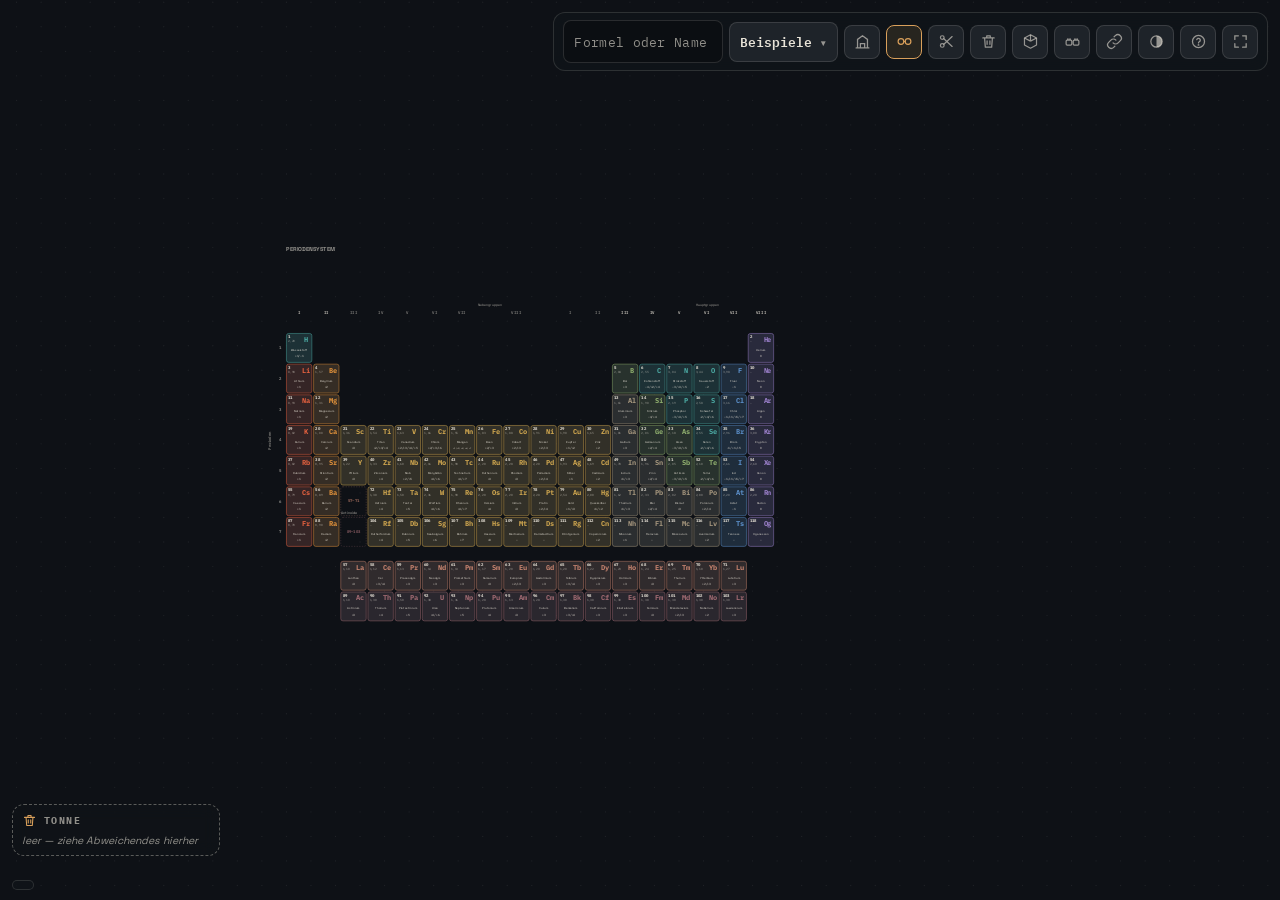
==== commit 9526069a: "Add files via upload" ====
--- a/docs/index.html
+++ b/docs/index.html
@@ -143,9 +143,10 @@
   border: 1px solid var(--linie);
   border-radius: 10px;
   padding: 8px;
-  min-width: 210px;
+  width: min(380px, calc(100vw - 24px));
   max-height: 300px;
   overflow-y: auto;
+  overflow-x: hidden;
   box-shadow: 0 10px 30px rgba(0, 0, 0, 0.35);
 }
 .dropdown.open .drop-list {
@@ -164,6 +165,10 @@
   padding: 7px 4px;
   cursor: pointer;
   text-align: center;
+  min-width: 0;
+  white-space: normal;
+  line-height: 1.25;
+  overflow-wrap: break-word;
   transition:
     border-color 0.15s,
     color 0.15s;
@@ -587,21 +592,295 @@
 }
 .gruppe-inhalt.offen {
   display: grid;
-  grid-template-columns: 1fr 1fr;
+  grid-template-columns: repeat(2, minmax(0, 1fr));
   gap: 5px;
+}
+.gruppe-inhalt.drei.offen {
+  grid-template-columns: repeat(3, minmax(0, 1fr));
 }
 .gruppe-inhalt button.szene {
   text-align: left;
   padding: 6px 8px;
   font-size: 11.5px;
 }
-.gruppe-inhalt.drei.offen {
-  grid-template-columns: repeat(3, 1fr);
-}
+
 .gruppe-inhalt.drei button {
   font-size: 11.5px;
   padding: 6px 4px;
   text-align: center;
+}
+/* Reaktions-Vorschlagmenü */
+#reaktMenue {
+  position: fixed;
+  left: 50%;
+  transform: translateX(-50%);
+  bottom: 96px;
+  z-index: 35;
+  max-width: min(92vw, 940px);
+  background: var(--panel-solid);
+  border: 1px solid var(--linie);
+  border-radius: 14px;
+  padding: 12px 14px 10px;
+  box-shadow: 0 14px 40px rgba(0, 0, 0, 0.4);
+}
+#reaktMenue[hidden] {
+  display: none;
+}
+.rm-kopf {
+  display: flex;
+  align-items: center;
+  justify-content: space-between;
+  gap: 12px;
+  margin-bottom: 8px;
+}
+#rmGleichung {
+  font-family: var(--mono);
+  font-size: 13.5px;
+  font-weight: 600;
+  color: var(--tinte);
+}
+#rmKarten {
+  display: flex;
+  gap: 10px;
+  overflow-x: auto;
+  padding-bottom: 4px;
+}
+.rm-karte {
+  flex: 0 0 auto;
+  width: 218px;
+  display: flex;
+  flex-direction: column;
+  gap: 4px;
+  text-align: left;
+  background: rgba(128, 134, 148, 0.1);
+  border: 1px solid var(--linie);
+  border-radius: 10px;
+  padding: 10px;
+  cursor: pointer;
+  color: var(--tinte);
+  transition: border-color 0.15s;
+}
+.rm-karte:hover {
+  border-color: var(--akzent);
+}
+.rm-typ {
+  font-family: var(--mono);
+  font-size: 8.5px;
+  letter-spacing: 0.14em;
+  color: var(--akzent);
+}
+.rm-titel {
+  font-weight: 700;
+  font-size: 14px;
+}
+.rm-karte canvas {
+  width: 100%;
+  height: auto;
+  background: rgba(0, 0, 0, 0.18);
+  border-radius: 8px;
+}
+.rm-eq {
+  font-family: var(--mono);
+  font-size: 10.5px;
+  color: var(--tinte-schwach);
+}
+.rm-hint {
+  font-size: 10.5px;
+  line-height: 1.45;
+  color: var(--tinte-schwach);
+}
+.rm-karte.rm-info {
+  opacity: 0.75;
+  cursor: default;
+}
+/* ===== Reaktions-Vorschlagmenü ===== */
+#reaktMenue {
+  position: fixed;
+  left: 50%;
+  transform: translateX(-50%);
+  bottom: 96px;
+  z-index: 35;
+  max-width: min(92vw, 940px);
+  background: var(--panel-solid);
+  border: 1px solid var(--linie);
+  border-radius: 14px;
+  padding: 12px 14px 10px;
+  box-shadow: 0 14px 40px rgba(0, 0, 0, 0.4);
+}
+#reaktMenue[hidden] {
+  display: none;
+}
+.rm-kopf {
+  display: flex;
+  align-items: center;
+  justify-content: space-between;
+  gap: 12px;
+  margin-bottom: 8px;
+}
+#rmGleichung {
+  font-family: var(--mono);
+  font-size: 13.5px;
+  font-weight: 600;
+  color: var(--tinte);
+}
+#rmKarten {
+  display: flex;
+  gap: 10px;
+  overflow-x: auto;
+  padding-bottom: 4px;
+}
+.rm-karte {
+  flex: 0 0 auto;
+  width: 218px;
+  display: flex;
+  flex-direction: column;
+  gap: 4px;
+  text-align: left;
+  background: rgba(128, 134, 148, 0.1);
+  border: 1px solid var(--linie);
+  border-radius: 10px;
+  padding: 10px;
+  cursor: pointer;
+  color: var(--tinte);
+  transition: border-color 0.15s;
+}
+.rm-karte:hover {
+  border-color: var(--akzent);
+}
+.rm-typ {
+  font-family: var(--mono);
+  font-size: 8.5px;
+  letter-spacing: 0.14em;
+  color: var(--akzent);
+}
+.rm-titel {
+  font-weight: 700;
+  font-size: 14px;
+}
+.rm-karte canvas {
+  width: 100%;
+  height: auto;
+  background: rgba(0, 0, 0, 0.18);
+  border-radius: 8px;
+}
+.rm-eq {
+  font-family: var(--mono);
+  font-size: 10.5px;
+  color: var(--tinte-schwach);
+}
+.rm-hint {
+  font-size: 10.5px;
+  line-height: 1.45;
+  color: var(--tinte-schwach);
+}
+.rm-karte.rm-info {
+  opacity: 0.75;
+  cursor: default;
+}
+
+/* Graue (formale) Produktkarten */
+.rm-karte.rm-grau {
+  border-style: dashed;
+}
+.rm-karte.rm-grau .rm-titel {
+  color: var(--tinte-schwach);
+}
+.rm-karte.rm-grau canvas {
+  filter: grayscale(1);
+  opacity: 0.72;
+}
+.rm-formal {
+  font-family: var(--mono);
+  font-size: 8.5px;
+  letter-spacing: 0.1em;
+  text-transform: uppercase;
+  color: #98a1ab;
+  border-top: 1px dashed var(--linie);
+  padding-top: 4px;
+}
+
+/* ===== Tonne (Abfallbehälter) ===== */
+#tonne {
+  position: fixed;
+  left: 12px;
+  bottom: 44px;
+  z-index: 18;
+  width: 208px;
+  max-height: 34vh;
+  display: flex;
+  flex-direction: column;
+  background: rgba(16, 20, 25, 0.5);
+  backdrop-filter: blur(8px);
+  -webkit-backdrop-filter: blur(8px);
+  border: 1.5px dashed rgba(233, 228, 216, 0.35);
+  border-radius: 12px;
+  padding: 8px 9px;
+  transition:
+    border-color 0.15s,
+    box-shadow 0.15s;
+}
+body:not(.bg-dark) #tonne {
+  background: rgba(250, 249, 244, 0.55);
+}
+#tonne.drin {
+  border-color: var(--akzent);
+  box-shadow: 0 0 0 3px rgba(217, 160, 91, 0.25);
+}
+.t-kopf {
+  display: flex;
+  align-items: center;
+  gap: 7px;
+  font-family: var(--mono);
+  font-size: 10px;
+  font-weight: 700;
+  letter-spacing: 0.14em;
+  color: var(--tinte-schwach);
+  margin-bottom: 6px;
+}
+.t-kopf svg {
+  width: 15px;
+  height: 15px;
+  color: var(--akzent);
+}
+#tonneListe {
+  display: flex;
+  flex-wrap: wrap;
+  gap: 5px;
+  overflow-y: auto;
+}
+#tonneListe::-webkit-scrollbar {
+  width: 5px;
+}
+#tonneListe::-webkit-scrollbar-thumb {
+  background: var(--linie);
+  border-radius: 3px;
+}
+.t-leer {
+  font-size: 10.5px;
+  color: var(--tinte-schwach);
+  font-style: italic;
+}
+.t-chip {
+  font-family: var(--mono);
+  font-size: 12px;
+  font-weight: 600;
+  color: var(--tinte);
+  background: rgba(128, 134, 148, 0.16);
+  border: 1px solid var(--linie);
+  border-radius: 7px;
+  padding: 4px 8px;
+  cursor: pointer;
+  transition:
+    border-color 0.15s,
+    color 0.15s;
+}
+.t-chip:hover {
+  border-color: var(--akzent);
+  color: var(--akzent);
+}
+.t-chip.t-formal {
+  color: #98a1ab;
+  border-style: dashed;
 }
 
 </style>
@@ -719,10 +998,12 @@
           Element im Periodensystem anklicken. H, N, O, F, Cl, Br, I kommen (bei aktivem Molekül-Button) direkt als Zweiatom-Molekül. Doppelklick auf
           ein Kästchen nimmt versehentliche Doppel-Spawns zurück.
         </p>
-        <h3>Bindungen bauen</h3>
+        <h3>Reaktionen</h3>
         <p>
-          Atom greifen und auf ein anderes ziehen – <strong>bei Berührung verbinden sie sich von selbst</strong>, in der stärksten sinnvollen Ordnung
-          (C+O → Doppelbindung, N+N → Dreifachbindung). Ziehen bewegt immer den ganzen Molekülverband.
+          <strong>Nichts passiert mehr von allein.</strong> Halte einen Verband neben einen fremden: ein goldener Ring wächst als Vorbote. Liegen
+          mehrere reaktive Atome an, erscheint um jedes ein Ring – fahre mit dem gezogenen Teilchen in EINEN Ring, bis er sich füllt. Dann wähle im
+          Menü eines der angebotenen Produkte (Struktur-Vorschau, 2D oder 3D). ESC bricht ab. Das Regelwerk garantiert Atom-, Ladungs- und
+          Oktettbilanz und bewertet die Vorschläge (pKS-Regel, ΔEN, bekannte Stoffe).
         </p>
         <h3>Ionen</h3>
         <p>
@@ -778,6 +1059,13 @@
         </p>
         <h3>Farblegende</h3>
         <div class="legende" id="legende"></div>
+        <h3>Graue Teilchen &amp; Tonne</h3>
+        <p>
+          <strong>Grau = existiert nicht:</strong> freie Teilchen, die es so nicht gibt (einzelnes H, H⁺, OH⁺ …), werden auf der Bühne entsättigt und
+          gestrichelt umrandet — in 2D und 3D. <strong>Tonne</strong> (unten links, durchsichtig): Reaktionskarten „… Rest in die Tonne“ erzeugen nur
+          das Wunschprodukt, der Rest lagert dort. Per Drag wirfst du Beliebiges hinein; jeden Chip anklicken, um es wieder zu entnehmen — z. B. H⁺
+          für die nächste Reaktion.
+        </p>
         <h3>Die Kästchen im Periodensystem</h3>
         <div class="zelle-legende">
           <div class="zelle-beispiel">
@@ -1398,6 +1686,17 @@
       b: [
         [0, 2, 1],
         [1, 2, 1],
+      ],
+    },
+    "C2H3O2|-1": {
+      root: 0,
+      b: [
+        [0, 1, 1],
+        [0, 5, 1],
+        [0, 6, 2],
+        [1, 2, 1],
+        [1, 3, 1],
+        [1, 4, 1],
       ],
     },
     "CO2|0": {
@@ -2158,7 +2457,7 @@
    ===================================================================== */
 
 const Organik = (function () {
-  const VALENZ = { C: 4, O: 2, N: 3 };
+  const VALENZ = { C: 4, O: 2, N: 3, H: 1, F: 1, Cl: 1, Br: 1, I: 1 };
   const need = (el) => (el === "H" ? 2 : 8);
   const ZAEHLEN = [
     ["hept", 7],
@@ -2206,9 +2505,11 @@
     hydroxy: { art: "oh" },
     formyl: { art: "cho" },
     carboxy: { art: "cooh" },
+    brom: { art: "halogen", el: "Br" },
+    chlor: { art: "halogen", el: "Cl" },
   };
   const MULT = { di: 2, tri: 3, tetra: 4 };
-  const subRe = /^(\d+(?:,\d+)*)?-?(di|tri|tetra)?(isopropyl|isobutyl|tertbutyl|methyl|ethyl|propyl|butyl|hydroxy|formyl|carboxy)-?/;
+  const subRe = /^(\d+(?:,\d+)*)?-?(di|tri|tetra)?(isopropyl|isobutyl|tertbutyl|brom|chlor|methyl|ethyl|propyl|butyl|hydroxy|formyl|carboxy)-?/;
 
   /* ---------- Tippfehler-Vorschläge ---------- */
   function lev(a, b) {
@@ -2338,6 +2639,8 @@
       verbinde(G, ziel, c, 1);
       verbinde(G, c, addEl(G, "O"), 2);
       verbinde(G, c, addEl(G, "O"), 1);
+    } else if (def.art === "halogen") {
+      verbinde(G, ziel, addEl(G, def.el), 1);
     }
   }
 
@@ -2516,7 +2819,7 @@
   /* ---------- H-Atome auffüllen + Elektronenbilanz ---------- */
   function vollstaendig(G) {
     /* Valenzelektronen (nicht Bindigkeit!): H 1 · C 4 · N 5 · O 6 */
-    const VE = { H: 1, C: 4, N: 5, O: 6 };
+    const VE = { H: 1, C: 4, N: 5, O: 6, F: 7, Cl: 7, Br: 7, I: 7 };
     const atoms = G.els.map(function (el, i) {
       return { id: i, element: el };
     });
@@ -2675,11 +2978,16 @@
   nextEid = 1;
 let cutMode = false;
 const cooldowns = new Map();
+/* Cooldown: gibt true zurück, wenn gesperrt. ms=0 → reiner Lesezugriff
+   (setzt NICHT). Sperre nur bei Aktionserfolg mit echter Dauer setzen. */
 function cd(key, ms = 1400) {
   const t = now();
-  if ((cooldowns.get(key) || 0) > t) return true;
-  cooldowns.set(key, t + ms);
-  return false;
+  if (ms > 0) {
+    if ((cooldowns.get(key) || 0) > t) return true;
+    cooldowns.set(key, t + ms);
+    return false;
+  }
+  return (cooldowns.get(key) || 0) > t;
 }
 
 function placesForShell(n, S) {
@@ -2757,6 +3065,7 @@
     badgePop: -9,
     held: false,
     dead: false,
+    _formal: false,
     relaxKey: null,
     relaxDirty: false,
   };
@@ -2795,13 +3104,8 @@
 const bondOrderSum = (a) => a.bonds.reduce((s, b) => s + (b.type === "cov" ? b.order : 0), 0);
 const valenceAround = (a) => outerE(a) + bondOrderSum(a);
 
-/* Valenz-Ziel: Dublett (H) · Oktett (Periode 2) · 2·ve ab Periode 3
-   (Hypervalenz: S 12 → SF₆, Cl 14 → ClO₄⁻, P 10 → PCl₅). */
 const valTarget = (a) => (a.shells.length === 1 ? 2 : a.el.per >= 3 ? 2 * a.el.ve : 8);
 const freeVal = (a) => valTarget(a) - valenceAround(a);
-/* Freie (nicht bindende) Elektronen. Math.max(0, …): Dativ-/Protonen-
-   Strukturen dürfen NIE negativ werden – sonst feuert die Kontakt-
-   Logik ("loneCount <= 0") auf vollkommen valente Moleküle (NH₄⁺!). */
 const loneCount = (a) => {
   let bindig = 0;
   for (const b of a.bonds) {
@@ -2811,32 +3115,20 @@
   return Math.max(0, outerE(a) - bindig);
 };
 
-/* Elektronen-AUFNAHME endet beim Oktett (Cl⁻ nimmt kein zweites Elektron) */
 const oktettFrei = (a) => (a.shells.length === 1 ? 2 : 8) - valenceAround(a);
-
-/* Statischer Bindungsbedarf (8 − Valenz): F/H 1, O 2, N 3, C 4, S 2, Cl 1 … */
 const valBedarf = (a) => Math.max(0, (a.shells.length === 1 ? 2 : 8) - a.el.ve);
 
-/* Ordnung einer neuen Bindung (Hand & Auto-Bond):
-   Entscheidend ist der BEDARF (8−ve, max 3) — NICHT die Hypervalenz-
-   Kapazität! Sonst baut Cl+Cl eine Dreifachbindung, weil die Periode-3-
-   Kapazität 14 lautet. Cl+Cl → 1 · S+O → 2 · C+O → 2 · N+N → 3. */
+/* Ordnung einer neuen Bindung: BEDARF (max 3) — nicht Hypervalenz.
+   Jedes freie Elektron zählt. Gebundenes Atom → immer Ordnung 1
+   (Kettenverlängerung / Ringschluss). */
 function bondOrderFor(a, b) {
   if (qOf(a) !== 0 || qOf(b) !== 0) return 0;
-  /* Monovalente Sättigung: gebundenes H/Cl/Br/F steckt nie dazu —
-     Anbau nur über die X₂-Spaltung. */
   if (valBedarf(a) <= 1 && bondOrderSum(a) >= 1) return 0;
   if (valBedarf(b) <= 1 && bondOrderSum(b) >= 1) return 0;
+  if (bondOrderSum(a) >= 1 || bondOrderSum(b) >= 1) return 1;
   const bedarfA = Math.min(3, Math.max(1, valBedarf(a)));
   const bedarfB = Math.min(3, Math.max(1, valBedarf(b)));
-  const ord = Math.min(bedarfA, bedarfB);
-  /* FIX „H verbindet sich nicht": Ein Atom steuert EIN Elektron pro
-     Bindungsordnung bei — nicht ein PAAR. Früher: floor(loneCount/2)
-     → H (1 freies Elektron) ergab 0 → keine H₂-Bindung, getrenntes
-     Spawnen. Jetzt: JE freies Elektron zählt (loneCount ≥ ord reicht,
-     denn jedes Atom gibt 1 Elektron pro Ordnung — createCov pickt
-     per pickElectron EINZELNE Elektronen, keine Paare!). */
-  return Math.max(0, Math.min(ord, loneCount(a), loneCount(b)));
+  return Math.max(0, Math.min(bedarfA, bedarfB, loneCount(a), loneCount(b)));
 }
 function partialCharge(a) {
   if (qOf(a) !== 0) return 0;
@@ -3110,7 +3402,7 @@
   for (const b of a.bonds) {
     if (b.type !== "cov") continue;
     const p = (b.a === a ? b.b : b.a).pos;
-    key = key * 31 + Math.round(Math.atan2(p.y - a.pos.y, p.x - a.pos.x) * 6); /* ~10°-Raster */
+    key = key * 31 + Math.round(Math.atan2(p.y - a.pos.y, p.x - a.pos.x) * 6);
   }
   if (a.pullDir != null) key = key * 31 + Math.round(a.pullDir * 6);
   if (a.relaxDirty || key !== a.relaxKey) {
@@ -3151,8 +3443,6 @@
   return best;
 }
 
-/* Äußerste Schale mit einem freien Elektron – bei leerer Valenzschale
-   auch innere Schalen (Fe³⁺, Ti⁴⁺, Cr⁶⁺ geben auch d-Elektronen ab). */
 function filledShellIdx(a) {
   for (let s = a.shells.length - 1; s >= 0; s--) {
     const sh = a.shells[s];
@@ -3179,15 +3469,13 @@
   return best;
 }
 
-/* tryTransfer(donor, acc, maxN):
-   maxN gesetzt (Formelaufbau/Brønsted) → genau geplante Anzahl, auch aus
-   inneren Schalen. Ohne maxN (Handkontakt) → nur Valenzelektronen. */
 function tryTransfer(donor, acc, maxN) {
+  if (!donor || !acc || donor.dead || acc.dead || atoms.indexOf(donor) < 0 || atoms.indexOf(acc) < 0) return 0;
   if (typeof Undo !== "undefined") Undo.push();
   let n = maxN !== undefined ? Math.min(maxN, 3) : Math.min(outerE(donor), 3);
   n = Math.min(n, Math.max(0, oktettFrei(acc)));
   if (n <= 0) return 0;
-  const ang = Math.atan2(acc.pos.y - donor.pos.y, acc.pos.x - donor.pos.x);
+  const ang = Math.atan2(acc.pos.y - donor.pos.y, donor.pos.x - donor.pos.x);
   let done = 0;
   for (let k = 0; k < n; k++) {
     const sD = filledShellIdx(donor);
@@ -3232,31 +3520,33 @@
   return done;
 }
 
-/* forceOrd = Soll-Ordnung aus der Lewis-Vorlage; ohne: Bedarfsregel */
 function createCov(a, b, forceOrd) {
+  if (!a || !b || a.dead || b.dead || atoms.indexOf(a) < 0 || atoms.indexOf(b) < 0) return null;
   if (typeof Undo !== "undefined") Undo.push();
   let ord;
   if (forceOrd >= 1) ord = Math.min(forceOrd, 3, loneCount(a), loneCount(b));
   else ord = bondOrderFor(a, b);
   if (ord < 1) return null;
-  /* GUARD 1 — Mini-Ringe: Bildet diese Bindung ein Dreieck (A–B–C–A),
-     entsteht kein echtes Molekül, sondern ein Zufallsknäuel (Br₂Cl₂S …).
-     Ringe mit < 4 Atomen sind in der Schullandwirtschaft nichtexistent
-     → verbieten. Einzige Ausnahme: der Ring entsteht absichtlich per
-     Formel (buildFromFormula ruft createCov direkt — dort prüfen wir
-     nicht, die Vorlage weiß was sie tut). */
+  /* FIX Doppel-Bindung: existierende Bindung → Ordnung setzen, nie duplizieren */
+  for (let bi = 0; bi < bonds.length; bi++) {
+    const bb = bonds[bi];
+    if (bb.type !== "cov") continue;
+    if ((bb.a === a && bb.b === b) || (bb.b === a && bb.a === b)) {
+      bb.order = ord;
+      a.relaxDirty = true;
+      b.relaxDirty = true;
+      return bb;
+    }
+  }
+  /* GUARD 1 — Mini-Ringe (Dreieck) nur bei manueller Bindung */
   if (!forceOrd) {
-    /* gibt es ein C, das mit a UND b gebunden ist? */
     for (const ba of a.bonds) {
       if (ba.type !== "cov") continue;
       const p = ba.a === a ? ba.b : ba.a;
       if (p === b) continue;
-      if (bonded(p, b)) return null; /* Dreieck! */
-    }
-  }
-
-  /* GUARD 2 — Abstands-Schranke: nur binden, wenn die beiden Atome
-     einander überhaupt sinnvoll nah sind (Kollisionsreichweite). */
+      if (bonded(p, b)) return null;
+    }
+  }
   const dist = Math.hypot(b.pos.x - a.pos.x, b.pos.y - a.pos.y);
   if (!forceOrd && dist > (a.edge + b.edge) * 1.6) return null;
   const ea = a.el.en,
@@ -3285,9 +3575,7 @@
     c: 11,
     pairs: [],
   };
-
   bond.born = now();
-
   const angAB = Math.atan2(b.pos.y - a.pos.y, b.pos.x - a.pos.x);
   for (let i = 0; i < ord; i++) {
     const pa = pickElectron(a, angAB),
@@ -3319,13 +3607,10 @@
 }
 
 function breakBond(bond, deadAtom) {
-  /* NULL-SICHER: Paare können eA/eB === null haben (Dativ-Reste,
-    Brønsted-Fenster), Elektronen können bereits 'gone' oder aus
-    anderen Gründen entfernt sein. Nichts davon darf crashen. */
   for (const p of bond.pairs) {
     if (!p) continue;
     for (const e of [p.eA, p.eB]) {
-      if (!e) continue; /* Dativ: Gegenseite null */
+      if (!e) continue;
       if (e.state === "gone") continue;
       e.bond = null;
       e.pairIndex = null;
@@ -3334,7 +3619,6 @@
       e.animT = 0;
     }
   }
-  /* Arrays null-sicher auseinandernehmen */
   const ix = bonds.indexOf(bond);
   if (ix >= 0) bonds.splice(ix, 1);
   if (bond.a && bond.a.bonds) {
@@ -3376,6 +3660,7 @@
   bonds = [];
   tweens = [];
   slides = [];
+  if (typeof Ablauf !== "undefined" && Ablauf.reset) Ablauf.reset();
   hoverAtom = null;
   hoverSlot = null;
   drag = null;
@@ -3419,7 +3704,6 @@
   }
 }
 
-/* Elektron gezielt hinzufügen/entfernen (für Formalladungen beim Aufbau) */
 function fuegeElektronHinzu(a) {
   const sh = outerSh(a);
   const idx = freeSlotNear(a, biggestGapAngle(a));
@@ -3470,8 +3754,6 @@
     const met = ma ? a : b,
       nme = ma ? b : a;
     if (d >= 1.7) return { kind: "ion", dEN: d, donor: met, acc: nme };
-    /* Hydride (NaH, CaH₂) sowie Nebengruppen-/weiche Metalle mit typischem
-       Anion (Fe₂O₃, FeCl₃, CuO, ZnO, SnO): ionisch auch unter ΔEN 1,7 */
     const kat = met.el.cat;
     if (nme.el.sym === "H" || ((kat === "ue" || kat === "la" || kat === "ac" || kat === "me") && nme.el.ve >= 5)) {
       return { kind: "ion", dEN: d, donor: met, acc: nme };
@@ -3530,99 +3812,11 @@
   return true;
 }
 
-/* ---------- Homonukleare Diatom-Spaltung (Baukasten-Hilfe) ----------
-   Wird ein reines X₂ (H₂, F₂, Cl₂, Br₂, I₂ — Einfachbindung, sonst
-   ungebunden) an ein Zentrum mit Bedarf ≥ 2 und ≥ 2 freien Valenzen
-   herangezogen, zerfällt X₂: beide X binden einzeln ans Zentrum.
-   C + Br₂ → CBr₂ · O + H₂ → H₂O. Verhindert "hängende" X–X-Bindungen
-   beim Zusammenbau aus Elementmolekülen (die als X₂ spawnen!). */
-function spalteDiatom(x, zentrum) {
-  if (x === zentrum || x.dead || zentrum.dead) return false;
-  if (x.el.sym !== "H" && x.el.cat !== "hg") return false;
-  if (qOf(x) !== 0 || qOf(zentrum) !== 0) return false;
-  if (typeof Bronsted !== "undefined" && Bronsted.imFenster && (Bronsted.imFenster(x) || Bronsted.imFenster(zentrum))) return false;
-  const xb = x.bonds.filter((b) => b.type === "cov");
-  if (xb.length !== 1 || xb[0].order !== 1) return false;
-  const p = xb[0].a === x ? xb[0].b : xb[0].a;
-  if (p.dead || p.el.sym !== x.el.sym) return false;
-  if (p.bonds.filter((b) => b.type === "cov").length !== 1) return false;
-  if (valBedarf(zentrum) < 2 || freeVal(zentrum) < 2) return false;
-  if (bonded(zentrum, x) || bonded(zentrum, p)) return false;
-  if (typeof toast === "function") {
-    toast(x.el.sym + "₂ spaltet — beide " + x.el.sym + " binden an " + zentrum.el.sym + ".");
-  }
-  breakBond(xb[0], null);
-  createCov(zentrum, x, 1);
-  createCov(zentrum, p, 1);
-  return true;
-}
-
 function contact(a, b) {
-  /* Reaktionsfenster: während ein Proton fliegt/andockt, sind die
-     Beteiligten für alle anderen Kontaktreaktionen gesperrt. */
-  const fenster = typeof Bronsted !== "undefined" && Bronsted.imFenster ? Bronsted.imFenster : null;
-  if (fenster && (fenster(a) || fenster(b))) return;
-  /* Paar-Cooldown: Kaskaden im Gedränge drosseln. */
-  const paarKey = a.id < b.id ? a.id + ":" + b.id : b.id + ":" + a.id;
-  if (cd("ct" + paarKey, 1500)) return;
-
-  /* Brønsted-Vorrang + Anstoß bei Kontakt (auch beim schnellen Ziehen) */
-  if (typeof Bronsted !== "undefined") {
-    const molA = bondComponent(a),
-      molB = bondComponent(b);
-    if (molA[0].id !== molB[0].id) {
-      const erg = Bronsted.pruefePaar(molA, molB);
-      if (erg.laeuft) {
-        let dMin = 1e9;
-        for (const x of molA) {
-          for (const y of molB) {
-            dMin = Math.min(dMin, Math.hypot(x.pos.x - y.pos.x, x.pos.y - y.pos.y));
-          }
-        }
-        if (dMin < 190) {
-          for (const kand of erg.d.hs) {
-            if (kand._protonFlug || kand._proton || kand._protonAnkunft) continue;
-            Bronsted.starte(kand, erg.akzeptor);
-            break;
-          }
-        }
-        return; /* keine kovalente Verklebung, egal was passiert */
-      }
-    }
-  }
-
-  const c = classify(a, b);
-  if (c.kind === "edel") return;
-  if (c.kind === "ion") {
-    if (outerE(c.donor) > 0 && oktettFrei(c.acc) <= 0) displaceWeakest(c.acc, pairStrength(c.donor, c.acc));
-    tryTransfer(c.donor, c.acc);
-    return;
-  }
-  if (c.kind === "cov" || c.kind === "pol") {
-    if (bonded(a, b)) return;
-    if (spalteDiatom(a, b) || spalteDiatom(b, a)) return;
-    if (qOf(a) !== 0 || qOf(b) !== 0) {
-      if (typeof Raum !== "undefined" && Raum.an && freeVal(a) > 0 && freeVal(b) > 0) {
-        Raum.tryDative(a, b);
-      }
-      return;
-    }
-    /* KERN-FIX „Alkane zerbrechen beim Verschieben":
-       Umbau (downgrade/displace) nur, wenn ein NEUER Anbau überhaupt
-       möglich ist. Bei zwei gesättigten Atomen (Alkan-CH₂/CH₃: freeVal=0)
-       feuerte sonst JEDE Berührung im Gedränge displaceWeakest →
-       sichtbares Zerreißen ohne je eine Bruch-Schwelle zu erreichen.
-       Physik (physics.js, raum.js) reißt erst bei 3,6× — unerreichbar. */
-    const ord = bondOrderFor(a, b);
-    const anbauMoeglich = ord >= 1 || (loneCount(a) >= 1 && loneCount(b) >= 1 && freeVal(a) >= 1 && freeVal(b) >= 1);
-    if (!anbauMoeglich) return;
-    if (freeVal(a) <= 0 || loneCount(a) <= 0) downgradeMultipleBond(a);
-    if (freeVal(b) <= 0 || loneCount(b) <= 0) downgradeMultipleBond(b);
-    if (freeVal(a) <= 0 || loneCount(a) <= 0) displaceWeakest(a, pairStrength(a, b));
-    if (freeVal(b) <= 0 || loneCount(b) <= 0) displaceWeakest(b, pairStrength(a, b));
-    createCov(a, b);
-    return;
-  }
+  /* Autoreaktionen sind abgeschaltet – Reaktionen laufen ausschließlich
+     über die Vorschau (regeln.js/reaktion.js). No-op, damit interactLive
+     und proximitySearch unverändert arbeiten (sie liefern nur die
+     visuelle Elektronenwolken-Andeutung via pullDir). */
 }
 
 function interactLive(a) {
@@ -3652,16 +3846,13 @@
   }
 }
 
-/* Richtungs-Raster: pullDir wird nur in 30°-Schritten nachgeführt */
 const PULL_STEPS = 12;
 function quantPull(ang) {
   return Math.round((ang / TAU) * PULL_STEPS) * (TAU / PULL_STEPS);
 }
 
-/* Passive Partnersuche MIT HYSTERESE:
-   pullDir entsteht ab 1,2× Kantenabstand und bleibt bis 1,5× bestehen.
-   Freie Elektronen suchen sich einen Platz und bleiben dort. */
 function proximitySearch() {
+  const aufbau = typeof aufbauBis !== "undefined" && now() < aufbauBis;
   for (const a of atoms) {
     if (a.pullDir == null) continue;
     const p = a._pullPartner;
@@ -3682,6 +3873,9 @@
     if (neu !== a.pullDir) {
       a.pullDir = neu;
       a.relaxDirty = true;
+    }
+    if (!aufbau && d < (p.edge + a.edge) * 0.95) {
+      contact(a, p);
     }
   }
   for (const a of atoms) {
@@ -3704,6 +3898,9 @@
       best.pullDir = quantPull(Math.atan2(a.pos.y - best.pos.y, a.pos.x - best.pos.x));
       best._pullPartner = a;
       best.relaxDirty = true;
+    }
+    if (!aufbau && bestD < (best.edge + a.edge) * 0.95) {
+      contact(a, best);
     }
   }
 }
@@ -3727,7 +3924,6 @@
   return bigA + bigW / 2;
 }
 
-/* Startpositionen an echte Atomradien entspannen (Federn starten in Ruhe) */
 function passPositionen(created, bondList) {
   const ids = Object.keys(created).map(Number);
   const pos = {};
@@ -3763,7 +3959,7 @@
   }
 }
 
-/* ---------- Undo: Snapshots der Bühne ---------- */
+/* ---------- Undo ---------- */
 const Undo = (function () {
   let stack = [];
   let restoring = false;
@@ -3873,7 +4069,6 @@
   };
 })();
 
-/* Formel → Lewis-Struktur → gestaffelter Aufbau */
 let aufbauBis = 0;
 function buildFromFormula(str, center, keep) {
   if (!keep) clearAll();
@@ -3896,8 +4091,6 @@
   const ops = [];
 
   if (ls.ionisch) {
-    /* Ionisch: Transfers nach Soll-Ladung aus der Lewis-Ebene
-       (Fe₂O₃ → 2 Fe³⁺ + 3 O²⁻ – auch wenn die Valenzschale allein nicht reicht) */
     const m = [],
       n = [];
     for (const at of ls.atoms) {
@@ -3926,14 +4119,11 @@
     }
   } else {
     passPositionen(created, ls.bonds);
-    /* Kovalent: H-Bindungen zuerst, Ordnung aus der Vorlage */
     const isH = (id) => ls.atoms[id].element === "H";
     const hBonds = ls.bonds.filter((b) => isH(b.from) || isH(b.to));
     const chainBonds = ls.bonds.filter((b) => !isH(b.from) && !isH(b.to));
     for (const b of hBonds) ops.push(() => createCov(created[b.from], created[b.to], b.order));
     for (const b of chainBonds) ops.push(() => createCov(created[b.from], created[b.to], b.order));
-    /* Formalladungen als Elektronen umsetzen:
-       fc +1 → 1 Elektron entfernen (NH₄⁺), fc −1 → 1 hinzufügen (SO₄²⁻, O₃, NO₂) */
     const orderSum = {};
     ls.bonds.forEach((b) => {
       orderSum[b.from] = (orderSum[b.from] || 0) + b.order;
@@ -3949,17 +4139,13 @@
     }
   }
 
-  /* Kamera SOFORT ausrichten, damit der Aufbau sichtbar ist —
-     nicht erst danach. (Atome existieren bereits alle.) */
   if (typeof fitAtoms === "function") fitAtoms();
 
   const step = ops.length > 14 ? 220 : ops.length > 8 ? 300 : 400;
-  let d = 600; /* Kamera grob andocken lassen, dann bauen */
+  let d = 600;
   ops.forEach((op) => {
     setTimeout(() => {
-      const vor = bonds.length;
       op();
-      if (window.LAYOUT_DEBUG) console.log("[DBG] op@" + Math.round(d) + "ms: bonds " + vor + "→" + bonds.length);
     }, d);
     d += step;
   });
@@ -4008,7 +4194,6 @@
   return Math.max(GRID * 3, Math.round(b.d0 / GRID) * GRID);
 }
 
-/* ---------- Coulomb-Schritt (gemeinsam für 2D und 3D) ---------- */
 function coulombSchritt(n) {
   for (let i = 0; i < n; i++) {
     for (let j = i + 1; j < n; j++) {
@@ -4018,6 +4203,7 @@
         qc = qOf(c);
       if (qa === 0 || qc === 0 || bonded(a, c)) continue;
       if (a._protonFlug || c._protonFlug || a._protonAnkunft || c._protonAnkunft) continue;
+      if (a.held !== c.held) continue; /* Drag-Ebene: Zieher schwebt darüber */
       const dx = c.pos.x - a.pos.x,
         dy = c.pos.y - a.pos.y;
       const d = Math.hypot(dx, dy);
@@ -4029,7 +4215,6 @@
       const ux = dx / d,
         uy = dy / d;
       if (qa * qc < 0) {
-        /* Anziehung: Feder um Kontaktdistanz, wie gehabt */
         const R = (a.edge + c.edge) * 0.82;
         if (d > R + 2) {
           const f = Math.min((d - R) * 3.0, 300);
@@ -4047,12 +4232,9 @@
           }
         }
       } else {
-        /* Abstoßung: sanft gedeckelt + Annäherungsdämpfung —
-           sonst schaukeln Anionen mit H-Brücken-Anziehung zum
-           Federschwarm auf ("NH₃ fliegt mit Cl⁻ davon") */
         const f = coulombKraft(qa, qc, d);
         if (f !== 0) {
-          const fc = Math.min(f, 160); /* FIX: Abstoßung deckeln */
+          const fc = Math.min(f, 160);
           a.acc.x -= ux * fc;
           a.acc.y -= uy * fc;
           c.acc.x += ux * fc;
@@ -4071,10 +4253,6 @@
   }
 }
 
-/* ---------- Kollisions-Schritt (gemeinsam für 2D und 3D) ----------
-   Gehaltene/Protonen-Atome sind unbeweglich: das andere wird voll
-   verdrängt. Im 3D-Modus nötig, damit sich Ionen aneinander ANORDNEN
-   können statt durcheinander zu fliegen. */
 function kollisionsSchritt(n) {
   for (let i = 0; i < n; i++) {
     for (let j = i + 1; j < n; j++) {
@@ -4082,6 +4260,7 @@
         c = atoms[j];
       if (bonded(a, c)) continue;
       if (a._protonFlug || c._protonFlug || a._protonAnkunft || c._protonAnkunft) continue;
+      if (a.held !== c.held) continue; /* Drag-Ebene: kein Wegdrängen */
       const dx = c.pos.x - a.pos.x,
         dy = c.pos.y - a.pos.y;
       const d = Math.hypot(dx, dy);
@@ -4094,8 +4273,8 @@
       const ux = dx / d,
         uy = dy / d;
       const push = (min - d) * 0.5;
-      const aFix = a.held;
-      const cFix = c.held;
+      const aFix = a.held,
+        cFix = c.held;
       if (!aFix && !cFix) {
         a.pos.x -= ux * push;
         a.pos.y -= uy * push;
@@ -4128,6 +4307,39 @@
           c.vel.y -= uy * k;
         }
       }
+    }
+  }
+}
+
+function hbrKraefte() {
+  for (const hb of hbrAktuell) {
+    if (hb.h.held || hb.akz.held) continue; /* Drag-Ebene: Kraft nur innerhalb einer Ebene */
+    const dx = hb.akz.pos.x - hb.h.pos.x,
+      dy = hb.akz.pos.y - hb.h.pos.y;
+    const d = Math.hypot(dx, dy) || 1;
+    let f = 0;
+    if (d > 185) f = (d - 185) * 2.2;
+    else if (d < 155) f = (d - 155) * 2.2;
+    if (f === 0) continue;
+    const ux = dx / d,
+      uy = dy / d;
+    if (!hb.h.held) {
+      hb.h.acc.x += ux * f;
+      hb.h.acc.y += uy * f;
+    }
+    if (!hb.akz.held) {
+      hb.akz.acc.x -= ux * f;
+      hb.akz.acc.y -= uy * f;
+    }
+    const rel = (hb.akz.vel.x - hb.h.vel.x) * ux + (hb.akz.vel.y - hb.h.vel.y) * uy;
+    const imp = rel * 0.5;
+    if (!hb.h.held) {
+      hb.h.vel.x += ux * imp * 0.5;
+      hb.h.vel.y += uy * imp * 0.5;
+    }
+    if (!hb.akz.held) {
+      hb.akz.vel.x -= ux * imp * 0.5;
+      hb.akz.vel.y -= uy * imp * 0.5;
     }
   }
 }
@@ -4279,39 +4491,6 @@
   hbrAktuell = list;
   return list;
 }
-function hbrKraefte() {
-  for (const hb of hbrAktuell) {
-    const dx = hb.akz.pos.x - hb.h.pos.x,
-      dy = hb.akz.pos.y - hb.h.pos.y;
-    const d = Math.hypot(dx, dy) || 1;
-    let f = 0;
-    if (d > 185) f = (d - 185) * 2.2;
-    else if (d < 155) f = (d - 155) * 2.2;
-    if (f === 0) continue;
-    const ux = dx / d,
-      uy = dy / d;
-    if (!hb.h.held) {
-      hb.h.acc.x += ux * f;
-      hb.h.acc.y += uy * f;
-    }
-    if (!hb.akz.held) {
-      hb.akz.acc.x -= ux * f;
-      hb.akz.acc.y -= uy * f;
-    }
-    /* FIX: Dämpfung entlang der Feder (H-Brücken-Anziehung ×
-       Anionen-Abstoßung schaukelte sonst auf) */
-    const rel = (hb.akz.vel.x - hb.h.vel.x) * ux + (hb.akz.vel.y - hb.h.vel.y) * uy;
-    const imp = rel * 0.5;
-    if (!hb.h.held) {
-      hb.h.vel.x += ux * imp * 0.5;
-      hb.h.vel.y += uy * imp * 0.5;
-    }
-    if (!hb.akz.held) {
-      hb.akz.vel.x -= ux * imp * 0.5;
-      hb.akz.vel.y -= uy * imp * 0.5;
-    }
-  }
-}
 
 /* 3D-Modus: Coulomb, H-Brücken, Kollision (Ionen ordnen sich an!),
    Ionen-Ruhe, sanfte Bewegung — kein Raster/Federn (macht raum.js). */
@@ -4371,6 +4550,190 @@
 
 </script>
 <!-- END physics.js -->
+
+    
+<!-- BEGIN ablauf.js -->
+<script >
+"use strict";
+/* =====================================================================
+   ablauf.js – Reaktions-Choreografie. Rev 3:
+   – GEN-Zähil: clearAll/Undo bricht alle laufenden Abläufe sauber ab.
+   – Undo-Pause gehört der Choreo (Besitz-Zähler) — kein Leak mehr,
+     Strg+Z funktioniert auch nach Abbruch mitten in der Reaktion.
+   ===================================================================== */
+
+const Ablauf = (function () {
+  const liste = [];
+  const glides = [];
+  let gen = 0;
+  let pauseBesitz = 0;
+
+  function reset() {
+    gen++;
+    if (liste.length) {
+      liste.length = 0;
+      if (pauseBesitz > 0) {
+        pauseBesitz = 0;
+        if (typeof Undo !== "undefined") Undo.setPause(false);
+      }
+    }
+    glides.length = 0;
+  }
+
+  function lebt(a) {
+    return a && !a.dead && atoms.indexOf(a) >= 0;
+  }
+
+  function gleite(a, x, y, dauer) {
+    if (!lebt(a)) return;
+    glides.push({ gen: gen, a: a, von: { x: a.pos.x, y: a.pos.y }, zu: { x: x, y: y }, t0: now(), dauer: dauer || 0.55 });
+  }
+  function gleiteVerband(members, x, y, dauer) {
+    if (!members || !members.length) return;
+    let cx = 0,
+      cy = 0;
+    members.forEach(function (m) {
+      cx += m.pos.x;
+      cy += m.pos.y;
+    });
+    cx /= members.length;
+    cy /= members.length;
+    members.forEach(function (m) {
+      gleite(m, m.pos.x + (x - cx), m.pos.y + (y - cy), dauer);
+    });
+  }
+
+  function setzeOrdnung(b, ziel) {
+    if (!b || b.type !== "cov" || !lebt(b.a) || !lebt(b.b)) return false;
+    while (b.order < ziel) {
+      const ang = Math.atan2(b.b.pos.y - b.a.pos.y, b.b.pos.x - b.a.pos.x);
+      const pa = pickElectron(b.a, ang),
+        pb = pickElectron(b.b, ang + Math.PI);
+      if (!pa || !pb) return false;
+      for (const e of [pa.e, pb.e]) {
+        e.animFrom = isFinite(e.dispA) ? e.dispA : 0;
+        e.animT = 0;
+      }
+      const i = b.pairs.length;
+      pa.e.bond = b;
+      pa.e.pairIndex = i;
+      pa.e.role = "a";
+      pb.e.bond = b;
+      pb.e.pairIndex = i;
+      pb.e.role = "b";
+      b.pairs.push({ eA: pa.e, eB: pb.e });
+      b.order++;
+    }
+    while (b.order > ziel) {
+      const pair = b.pairs.pop();
+      b.order--;
+      if (pair)
+        for (const e of [pair.eA, pair.eB]) {
+          if (e && e.state !== "gone") {
+            e.bond = null;
+            e.pairIndex = null;
+            e.role = null;
+            e.animFrom = isFinite(e.dispA) ? e.dispA : e.animFrom;
+            e.animT = 0;
+          }
+        }
+    }
+    b.a.relaxDirty = true;
+    b.b.relaxDirty = true;
+    return true;
+  }
+
+  function bondZwischen(a, b) {
+    for (const bb of a.bonds) if (bb.a === b || bb.b === b) return bb;
+    return null;
+  }
+
+  function spiele(schritte, freigabe) {
+    if (typeof Undo !== "undefined") {
+      Undo.push();
+      Undo.setPause(true);
+    }
+    pauseBesitz++;
+    let kum = 0.15;
+    const ziel = [];
+    schritte.forEach(function (s) {
+      kum += s.d || 0;
+      ziel.push({ t: kum, fn: s.fn });
+    });
+    liste.push({ gen: gen, start: now(), ziel: ziel, i: 0, freigabe: (freigabe || []).filter(lebt), sicherheit: now() + kum + 7 });
+  }
+
+  function pauseFreigeben() {
+    if (pauseBesitz > 0) {
+      pauseBesitz--;
+      if (pauseBesitz === 0 && typeof Undo !== "undefined") Undo.setPause(false);
+    }
+  }
+
+  function tick() {
+    const t = now();
+    for (let i = glides.length - 1; i >= 0; i--) {
+      const g = glides[i];
+      if (g.gen !== gen || !lebt(g.a)) {
+        glides.splice(i, 1);
+        continue;
+      }
+      const p = clamp((t - g.t0) / g.dauer, 0, 1);
+      const k = easeIO(p);
+      g.a.pos.x = g.von.x + (g.zu.x - g.von.x) * k;
+      g.a.pos.y = g.von.y + (g.zu.y - g.von.y) * k;
+      g.a.vel.x = 0;
+      g.a.vel.y = 0;
+      if (p >= 1) glides.splice(i, 1);
+    }
+    for (let c = liste.length - 1; c >= 0; c--) {
+      const ch = liste[c];
+      if (ch.gen !== gen) {
+        liste.splice(c, 1);
+        pauseFreigeben();
+        continue;
+      }
+      while (ch.i < ch.ziel.length && t - ch.start >= ch.ziel[ch.i].t) {
+        try {
+          ch.ziel[ch.i].fn();
+        } catch (err) {
+          console.error("[Ablauf]", err);
+        }
+        ch.i++;
+      }
+      if (ch.i >= ch.ziel.length || t > ch.sicherheit) {
+        liste.splice(c, 1);
+        pauseFreigeben();
+        if (ch.freigabe)
+          ch.freigabe.forEach(function (a) {
+            if (lebt(a)) {
+              a.held = false;
+              a.vel.x = 0;
+              a.vel.y = 0;
+            }
+          });
+      }
+    }
+  }
+
+  function laeuft() {
+    return liste.length > 0 || glides.length > 0;
+  }
+
+  return {
+    gleite: gleite,
+    gleiteVerband: gleiteVerband,
+    setzeOrdnung: setzeOrdnung,
+    bondZwischen: bondZwischen,
+    spiele: spiele,
+    tick: tick,
+    laeuft: laeuft,
+    reset: reset,
+  };
+})();
+
+</script>
+<!-- END ablauf.js -->
 
     
 <!-- BEGIN bronsted.js -->
@@ -4611,12 +4974,10 @@
   /* ---------- Frame-Treiber ---------- */
   const cooldown = new Map();
   function tick() {
-    /* Flüge weitertweenen; Abbruch, wenn das Ziel stirbt */
     for (const a of atoms) {
       if (!a._protonFlug) continue;
       const f = a._protonFlug;
       if (f.zuRef.dead) {
-        /* Ziel gelöscht: Flug abbrechen, H bleibt als pulsierendes H⁺ */
         a._protonFlug = null;
         a._proton = true;
         continue;
@@ -4634,9 +4995,6 @@
       a.vel.y = 0;
       if (t >= 1) f.fertig();
     }
-    /* Hängende Fenster aufräumen: älter als 2,5 s → freigeben.
-       (Schutz gegen Zustände, die nach Moduswechsel/Löschen hängen
-       bleiben; _fensterT wird bei jeder Freigabe sauber resettet.) */
     for (const a of atoms) {
       if (!a._protonAnkunft) continue;
       if (a._protonFlug) continue;
@@ -4646,44 +5004,9 @@
         a._fensterT = undefined;
       }
     }
-    /* Automatische Annäherungsreaktionen */
-    const comps = [];
-    const seen = new Set();
-    for (const a of atoms) {
-      if (seen.has(a.id) || imFenster(a)) continue;
-      const m = bondComponent(a);
-      m.forEach((x) => seen.add(x.id));
-      comps.push(m);
-    }
-    outer: for (let i = 0; i < comps.length; i++) {
-      for (let j = i + 1; j < comps.length; j++) {
-        let dMin = 1e9;
-        for (const x of comps[i]) {
-          for (const y of comps[j]) {
-            dMin = Math.min(dMin, Math.hypot(x.pos.x - y.pos.x, x.pos.y - y.pos.y));
-          }
-        }
-        if (dMin > 190) continue;
-        const erg = pruefePaar(comps[i], comps[j]);
-        if (!erg.laeuft) continue;
-        let h = null;
-        for (const kand of erg.d.hs) {
-          if (atoms.indexOf(kand) < 0) continue;
-          if ((cooldown.get(kand.id) || 0) > now()) continue;
-          /* H oder Ziel schon im Fenster (laufende Reaktion)? */
-          if (kand._protonFlug || kand._proton || kand._protonAnkunft) continue;
-          h = kand;
-          break;
-        }
-        if (!h) continue;
-        cooldown.set(h.id, now() + 4);
-        if (typeof toast === "function") {
-          toast("Brønsted: " + summenformel(erg.donor).f + " gibt ein H⁺ ab …");
-        }
-        uebertrageProton(h, erg.akzeptor);
-        break outer;
-      }
-    }
+    /* Automatische Annäherungsreaktionen ENTFERNT – Protonen wandern
+       nur noch auf Anweisung über die gewählte Vorschlags-Karte
+       (Regeln → Bronsted.starte). */
   }
 
   /* 2D-Overlay: pulsierendes Proton */
@@ -5314,9 +5637,10 @@
 "use strict";
 /* =====================================================================
    raum.js – 3D-Lewis-Modus: VSEPR, Kugel-Stab-Rendering, Resonanz-Flow,
-   heterolytische Spaltung, Dativ-Bindungen, Valenz-Optimierer.
-   Aufbau: funktionierende Basis + Pfad-Layout + Winkelkegel + yaw-Fit
-   (z kanonisch) + Sessel für gesättigte Ringe + Ring-H-Fächer.
+   heterolytische Spaltung, Dativ-Bindungen.
+   Valenz-Optimierer STILLGELEGT (fc-Score war für rm-Slots falsch —
+   Benzol driftete zu Cyclohexan). Ordnungen nur aus: Lewis-Vorlage,
+   Drag-Regel, Doppelklick.
    ===================================================================== */
 
 const Raum = (function () {
@@ -5611,8 +5935,7 @@
     const placed = new Set();
     const queue = [];
 
-    /* Fächer für H's und freie Paare um ein Atom (K=1/K=2-Mechanismus).
-       Ausgelagert, weil Pfad-KETTEN und RINGE dieselbe Behandlung brauchen. */
+    /* Fächer für H's und freie Paare (K=1/K=2-Mechanismus) */
     const haengeFacher = (id) => {
       const a = byId.get(id);
       const existing = a.bonds
@@ -5664,7 +5987,6 @@
         placed.add(id);
       });
 
-      /* H's + freie Paare: Fächer je Ring-/Kettenatom */
       pfad.forEach((id) => haengeFacher(id));
 
       members.forEach((m) => {
@@ -5682,8 +6004,7 @@
       const e0 = byId.get(ring.ids[0]);
       const e1 = byId.get(ring.ids[1]);
       const R = Math.round(lenOf(e0, e1, ring.bonds[0].order) / (2 * Math.sin(Math.PI / n)));
-      /* Sessel für gesättigte Ringe (n≥5, kein Alternieren);
-         Aromaten bleiben planar. */
+      /* Sessel für gesättigte Ringe (n≥5, kein Alternieren); Aromaten planar */
       const sessel = !ring.alternierend && n >= 5;
       const zSessel = sessel ? Math.round(LEN["C-C"] * 0.25) : 0;
       ring.ids.forEach((id, i) => {
@@ -5693,8 +6014,7 @@
         placed.add(id);
         queue.push(byId.get(id));
       });
-      /* FIX Ring-H-Fächer: INNERHALB von if (ring) — Ring ist hier nie null.
-         Vorher stand der Block außerhalb → TypeError bei ring===null. */
+      /* Ring-H-Fächer: INNERHALB von if (ring) — hier ist ring nie null */
       ring.ids.forEach((id) => haengeFacher(id));
     } else {
       let root = members[0],
@@ -5897,7 +6217,7 @@
     return "rgba(" + Math.round(c[0]) + "," + Math.round(c[1]) + "," + Math.round(c[2]) + "," + a + ")";
   }
   function mixRgb(c1, c2, t) {
-    return [c1[0] + (c2[0] - c1[0]) * t, c1[1] + (c2[1] - c1[1]) * t, c1[2] + (c2[2] - c1[2]) * t];
+    return [c1[0] + (c2[0] - c1[0]) * t, c1[1] + (c2[1] - c1[1]) * t, c1[2] + (c2[2] - c2[2]) * t];
   }
   function fogBg() {
     return (typeof darkBg !== "undefined" ? darkBg : true) ? [14, 17, 22] : [236, 234, 227];
@@ -5982,8 +6302,7 @@
         erregt: members.some((m) => m.pullDir != null),
       };
 
-      /* yaw-Fit mit theta-Cache: nur bei Topologieänderung/Drag neu —
-         sonst Eigenrotation durch gleitende H's. */
+      /* yaw-Fit mit theta-Cache */
       let shared = teilsDrag ? members.filter((m) => m._off && !m.held) : members.filter((m) => m._off);
       if (shared.length < 3) shared = members.filter((m) => m._off);
       if (mol.thetaSig !== sig || teilsDrag) {
@@ -6128,7 +6447,7 @@
 
   /* ---------- Dativ-Bindung ---------- */
   function tryDative(a, b) {
-    const qa = qOf(a),
+    const qa = qOf(b),
       qb = qOf(b);
     let d = null,
       k = null;
@@ -6183,16 +6502,15 @@
     return true;
   }
 
-  /* ---------- Schere: Bruch NUR im Scherenmodus ---------- */
+  /* ---------- Schere & Trennen: abgestufte Schwellen ---------- */
   function checkBonds() {
-    if (!cutMode) return;
-    const lim = 1.5;
+    const lim = cutMode ? 1.5 : 6.0;
     for (let i = bonds.length - 1; i >= 0; i--) {
       const b = bonds[i];
       if (b.type !== "cov") continue;
       const A = b.a,
         B = b.b;
-      if (!A._off || !B._off || !A._tgt || !B._tgt) continue;
+      if (!A._off || !B._off) continue;
       if (A.dead || B.dead) {
         b._arm3d = undefined;
         continue;
@@ -6200,147 +6518,37 @@
       if (b._arm3d === undefined) b._arm3d = b.born !== undefined ? b.born : now();
       if (now() - b._arm3d < 1.5) continue;
       const gleitet = (m) => {
-        if (m.held) return true; /* gezogen = nicht prüfen */
-        return Math.hypot(m._off.x - m._tgt.x, m._off.y - m._tgt.y, m._off.z - m._tgt.z) > 140;
+        if (m.held) return true;
+        if (!m._tgt) return false;
+        return Math.hypot(m._off.x - m._tgt.x, m._off.y - m._tgt.y, m._tgt.z - m._tgt.z) > 140;
       };
       if (gleitet(A) || gleitet(B)) continue;
+
       const rest = lenOf(A, B, b.order);
       const d = Math.hypot(A._off.x - B._off.x, A._off.y - B._off.y, A._off.z - B._off.z);
       if (d > rest * lim) {
         b._arm3d = undefined;
         breakBond(b, null);
-      }
-    }
-  }
-
-  /* ---------- Valenz-Optimierer ---------- */
-  function ordsum(a) {
-    let s = 0;
-    for (const b of a.bonds) {
-      if (b.type === "cov") s += b.order;
-    }
-    return s;
-  }
-
-  function optimiereValenzen(members) {
-    const kanten = [];
-    const inM = new Set(members.map((m) => m.id));
-    for (const b of bonds) {
-      if (b.type !== "cov") continue;
-      if (inM.has(b.a.id) && inM.has(b.b.id)) kanten.push(b);
-    }
-    if (!kanten.length) return;
-
-    const ordNeu = kanten.map((b) => b.order);
-    const scoreVirt = () => {
-      let s = 0;
-      const ordMap = new Map();
-      members.forEach((m) => ordMap.set(m.id, 0));
-      kanten.forEach((b, i) => {
-        ordMap.set(b.a.id, ordMap.get(b.a.id) + ordNeu[i]);
-        ordMap.set(b.b.id, ordMap.get(b.b.id) + ordNeu[i]);
-      });
-      for (const a of members) {
-        if (a.el.sym === "H" && ordMap.get(a.id) === 1) continue;
-        const ziel = valTarget(a);
-        const um = ordMap.get(a.id) + outerE(a);
-        if (um < ziel) s += 6 * (ziel - um);
-        if (um > ziel) s += 9 * (um - ziel);
-        const fc = a.el.ve - outerE(a);
-        if (fc !== 0) s += 4 * Math.abs(fc);
-        if ((outerE(a) - ordMap.get(a.id)) % 2 === 1) s += 3;
-      }
-      return s;
-    };
-
-    let cur = scoreVirt();
-    let verbesserung = true;
-    let guard = 0;
-    while (verbesserung && guard++ < 60) {
-      verbesserung = false;
-      for (let i = 0; i < kanten.length; i++) {
-        for (const d of [1, -1]) {
-          const alt = ordNeu[i];
-          if (alt + d < 1 || alt + d > 3) continue;
-          const bedarfA = Math.min(3, Math.max(1, valBedarf(kanten[i].a)));
-          const bedarfB = Math.min(3, Math.max(1, valBedarf(kanten[i].b)));
-          if (alt + d > bedarfA || alt + d > bedarfB) continue;
-          ordNeu[i] += d;
-          const s2 = scoreVirt();
-          if (s2 < cur - 1e-9) {
-            cur = s2;
-            verbesserung = true;
-          } else ordNeu[i] = alt;
+        if (typeof toast === "function" && !cutMode) {
+          toast("Bindung durch Überdehnung getrennt.");
         }
       }
     }
-
-    kanten.forEach((b, i) => {
-      const delta = ordNeu[i] - b.order;
-      if (delta === 0) return;
-      const dir = Math.atan2(b.b.pos.y - b.a.pos.y, b.b.pos.x - b.a.pos.x);
-      const mitte = { x: (b.a.pos.x + b.b.pos.x) / 2, y: (b.a.pos.y + b.b.pos.y) / 2 };
-      if (delta > 0) {
-        for (let k = 0; k < delta; k++) {
-          for (const [spender] of [[b.a], [b.b]]) {
-            const pick = pickElectron(spender, dir + (spender === b.a ? 0 : Math.PI));
-            if (!pick) continue;
-            const e = pick.e;
-            const from = slotPosWorld(spender, spender.shells.length - 1, pick.i);
-            const sh = spender.shells.length - 1;
-            setSlot(spender.shells[sh], pick.i, "empty");
-            e.bond = b;
-            e.pairIndex = b.order + k;
-            e.role = spender === b.a ? "a" : "b";
-            e.state = "slot";
-            e.atom = spender;
-            b.pairs.push({ eA: spender === b.a ? e : null, eB: spender === b.b ? e : null });
-            anims.push({ vonW: { x: from.x, y: from.y }, zu: null, zuW: mitte, t0: now(), dauer: 0.4 });
-          }
-        }
-      } else {
-        for (let k = 0; k < -delta; k++) {
-          const p = b.pairs.pop();
-          if (!p) break;
-          for (const e of [p.eA, p.eB]) {
-            if (!e || e.state === "gone") continue;
-            const besitzer = e.atom;
-            e.bond = null;
-            e.pairIndex = null;
-            e.role = null;
-            const sh = besitzer.shells.length - 1;
-            const idx = freeSlotNear(besitzer, dir + (besitzer === b.a ? Math.PI : 0));
-            if (idx != null) {
-              setSlot(besitzer.shells[sh], idx, "e", e);
-              e.idx = idx;
-              e.sh = sh;
-            }
-            anims.push({ vonW: mitte, zu: besitzer, t0: now(), dauer: 0.4 });
-          }
-        }
-      }
-      b.order = ordNeu[i];
-      if (delta > 0) b.born = now();
-      b.a.relaxDirty = true;
-      b.b.relaxDirty = true;
-    });
-  }
-
+  }
+
+  /* ---------- Valenz-Optimierer: STILLGELEGT ----------
+     Der fc-Score (fc = ve − outerE) war für Atome mit Bindungselektronen
+     (rm-Slots) systematisch falsch: outerE zählt nur freie "e"-Slots, die
+     rm-Elektronen gehören aber zum Atom. Folge: Benzol driftete "selbst"
+     zu Cyclohexan, Doppelklick-Änderungen wurden sofort überschrieben.
+     Ordnungen kommen jetzt NUR aus: Lewis-Vorlage (forceOrd), Drag-Regel
+     (bondOrderFor), Doppelklick (Zyklus). valenzDirty ist No-Op. */
   let dirty = false;
   function valenzDirty() {
     dirty = true;
   }
   function valenzTick() {
-    if (!dirty) return;
-    if (typeof aufbauBis !== "undefined" && now() < aufbauBis) return;
-    dirty = false;
-    const seen = new Set();
-    for (const a of atoms) {
-      if (seen.has(a.id)) continue;
-      const members = bondComponent(a);
-      members.forEach((m) => seen.add(m.id));
-      optimiereValenzen(members);
-    }
+    /* absichtlich leer — siehe oben */
   }
 
   /* ---------- Zeichnen ---------- */
@@ -6377,7 +6585,7 @@
     const r = radOf(a) * p.s;
     const fog = fogVon(p.z);
     const bg = fogBg();
-    const col = CATS[a.el.cat].c;
+    const col = a._formal ? "#6a7178" : CATS[a.el.cat].c;
     const cCol = hexRgb(col);
 
     const hell = mixRgb(mixRgb(cCol, [255, 255, 255], 0.55), bg, fog);
@@ -6574,7 +6782,7 @@
     const dt = Math.min(0.05, t - letzter);
     letzter = t;
     frame(t, dt);
-    valenzTick();
+    valenzTick(); /* No-Op — Optimierer stillgelegt */
 
     for (const mol of molekuele) {
       for (const a of mol.members) {
@@ -6735,6 +6943,3461 @@
 <!-- END raum.js -->
 
     
+<!-- BEGIN chemie.js -->
+<script >
+"use strict";
+/* =====================================================================
+   chemie.js – Fundament des Regelwerks. LÄDT ALS ERSTES der Regel-
+   Dateien (vor aromaten.js, organikregeln.js, explorer.js, regeln.js).
+   Stellt bereit: BEKANNT · Helfer (keyVon/huebsch/…) · Sanität (A3) ·
+   real-vs-formal (A4, grau) · markiereFormal · geisterTilgen ·
+   baueEinzelIon · Tonne-Stoff-Schnittstellen.
+   Regeln = Sammelobjekt; weitere Dateien hängen Funktionen an.
+   ===================================================================== */
+
+const Chemie = (function () {
+  const SUBS = "₀₁₂₃₄₅₆₇₈₉";
+  const SUPS = "⁰¹²³⁴⁵⁶⁷⁸⁹";
+
+  const BEKANNT = {
+    H2: { name: "Wasserstoff" },
+    O2: { name: "Sauerstoff" },
+    N2: { name: "Stickstoff" },
+    O3: { name: "Ozon" },
+    Cl2: { name: "Chlor" },
+    F2: { name: "Fluor" },
+    Br2: { name: "Brom" },
+    I2: { name: "Iod" },
+    H2O: { name: "Wasser" },
+    H2O2: { name: "Wasserstoffperoxid" },
+    HCl: { name: "Chlorwasserstoff" },
+    HBr: { name: "Bromwasserstoff" },
+    HF: { name: "Fluorwasserstoff" },
+    HI: { name: "Iodwasserstoff" },
+    H2S: { name: "Schwefelwasserstoff" },
+    CO2: { name: "Kohlenstoffdioxid" },
+    CO: { name: "Kohlenstoffmonoxid" },
+    H3N: { name: "Ammoniak" },
+    O2S: { name: "Schwefeldioxid" },
+    O3S: { name: "Schwefeltrioxid" },
+    CHN: { name: "Cyanwasserstoff" },
+    CH4: { name: "Methan" },
+    C2H2: { name: "Ethin" },
+    C2H4: { name: "Ethen" },
+    C2H6: { name: "Ethan" },
+    C6H6: { name: "Benzol", baue: "Benzol" },
+    C6H6O: { name: "Phenol", baue: "Phenol" },
+    C6H5Cl: { name: "Chlorbenzol", baue: "Chlorbenzol" },
+    C6H5Br: { name: "Brombenzol", baue: "Brombenzol" },
+    C7H8: { name: "Toluol", baue: "Toluol" },
+    C7H7Br: { name: "Bromtoluol" },
+    C7H7Cl: { name: "Chlortoluol" },
+    C6H5BrO: { name: "Bromphenol" },
+    C6H5ClO: { name: "Chlorphenol" },
+    CH4O: { name: "Methanol", baue: "Methanol" },
+    C3H6O: { name: "Aceton", baue: "Aceton" },
+    CH2O: { name: "Methanal", baue: "Methanal" },
+    CH2O2: { name: "Ameisensäure" },
+    C2H4O2: { name: "Essigsäure" },
+    H2O4S: { name: "Schwefelsäure" },
+    HNO3: { name: "Salpetersäure" },
+    SF6: { name: "Schwefelhexafluorid" },
+    BF3: { name: "Bortrifluorid" },
+    NO2: { name: "Stickstoffdioxid" },
+    "H^-": { name: "Hydrid" },
+    "H3O^+": { name: "Oxonium-Ion" },
+    "HO^-": { name: "Hydroxid-Ion" },
+    "H4N^+": { name: "Ammonium-Ion" },
+    "CN^-": { name: "Cyanid-Ion" },
+    "Cl^-": { name: "Chlorid" },
+    "Br^-": { name: "Bromid" },
+    "F^-": { name: "Fluorid" },
+    "I^-": { name: "Iodid" },
+    "HS^-": { name: "Hydrogensulfid" },
+    "CH3O^-": { name: "Methanolat" },
+    "C2H3O2^-": { name: "Acetat" },
+    "CHO2^-": { name: "Formiat" },
+    "NO3^-": { name: "Nitrat" },
+    "O4S^2-": { name: "Sulfat" },
+    "O4P^3-": { name: "Phosphat" },
+    "CO3^2-": { name: "Carbonat" },
+    "ClO4^-": { name: "Perchlorat" },
+    "Na^+": { name: "Natrium-Ion" },
+    "K^+": { name: "Kalium-Ion" },
+    "Mg^2+": { name: "Magnesium-Ion" },
+    "Ca^2+": { name: "Calcium-Ion" },
+    "Al^3+": { name: "Aluminium-Ion" },
+    NaCl: { name: "Natriumchlorid" },
+    KCl: { name: "Kaliumchlorid" },
+    MgO: { name: "Magnesiumoxid" },
+    MgCl2: { name: "Magnesiumchlorid" },
+    CaO: { name: "Calciumoxid" },
+    CaCl2: { name: "Calciumchlorid" },
+    Na2O: { name: "Natriumoxid" },
+    CuO: { name: "Kupfer(II)-oxid" },
+    FeO: { name: "Eisen(II)-oxid" },
+    ZnO: { name: "Zinkoxid" },
+    Fe2O3: { name: "Eisen(III)-oxid" },
+    Al2O3: { name: "Aluminiumoxid" },
+    /* H⁺ absichtlich NICHT hier: existiert nicht frei → grau + Tonne */
+  };
+
+  /* ---------- Helfer ---------- */
+  function kopie(ms) {
+    const o = {};
+    for (const k in ms) o[k] = ms[k];
+    return o;
+  }
+  function summiere(a, b) {
+    const o = kopie(a);
+    for (const k in b) o[k] = (o[k] || 0) + b[k];
+    return o;
+  }
+  function keyVon(ms, q) {
+    const n = kopie(ms),
+      teile = [];
+    if (n.C) {
+      teile.push("C" + (n.C > 1 ? n.C : ""));
+      delete n.C;
+    }
+    if (n.H) {
+      teile.push("H" + (n.H > 1 ? n.H : ""));
+      delete n.H;
+    }
+    Object.keys(n)
+      .sort()
+      .forEach((s) => teile.push(s + (n[s] > 1 ? n[s] : "")));
+    return teile.join("") + (q === 0 ? "" : "^" + (Math.abs(q) > 1 ? Math.abs(q) : "") + (q > 0 ? "+" : "-"));
+  }
+  function huebsch(key) {
+    let out = "",
+      i = 0,
+      hoch = false;
+    while (i < key.length) {
+      const c = key[i];
+      if (c === "^") {
+        hoch = true;
+        i++;
+        continue;
+      }
+      if (c >= "0" && c <= "9") {
+        let z = "";
+        while (i < key.length && key[i] >= "0" && key[i] <= "9") {
+          z += key[i];
+          i++;
+        }
+        out += z
+          .split("")
+          .map((d) => (hoch ? SUPS : SUBS)[+d])
+          .join("");
+        continue;
+      }
+      if (c === "+") {
+        out += "⁺";
+        hoch = false;
+        i++;
+        continue;
+      }
+      if (c === "-") {
+        out += "⁻";
+        hoch = false;
+        i++;
+        continue;
+      }
+      out += c;
+      i++;
+    }
+    return out;
+  }
+  function findeBond(a, b) {
+    for (const bb of a.bonds) if (bb.a === b || bb.b === b) return bb;
+    return null;
+  }
+  function andockPos(a, winkel, dist) {
+    return { x: a.pos.x + Math.cos(winkel) * dist, y: a.pos.y + Math.sin(winkel) * dist };
+  }
+  function halte(m) {
+    m.forEach(function (a) {
+      a.held = true;
+    });
+  }
+
+  /* ---------- Geister-Bindungen tilgen (Selbstheilung) ---------- */
+  function geisterTilgen() {
+    let n = 0;
+    for (let i = bonds.length - 1; i >= 0; i--) {
+      const b = bonds[i];
+      const bad = !b.a || !b.b || b.a.dead || b.b.dead || atoms.indexOf(b.a) < 0 || atoms.indexOf(b.b) < 0;
+      if (!bad) continue;
+      if (b.a && b.a.bonds) {
+        const j = b.a.bonds.indexOf(b);
+        if (j >= 0) b.a.bonds.splice(j, 1);
+      }
+      if (b.b && b.b.bonds) {
+        const j = b.b.bonds.indexOf(b);
+        if (j >= 0) b.b.bonds.splice(j, 1);
+      }
+      bonds.splice(i, 1);
+      n++;
+    }
+    if (n) console.warn("[Regeln] " + n + " Geister-Bindung(en) entfernt.");
+    return n;
+  }
+
+  /* ---------- A3 hart: Sanität ---------- */
+  const OS_CAP = { H: 1, B: 4, C: 4, N: 4, O: 3, F: 1 };
+  function ordSummen(L) {
+    const os = {};
+    L.bonds.forEach((b) => {
+      os[b.from] = (os[b.from] || 0) + b.order;
+      os[b.to] = (os[b.to] || 0) + b.order;
+    });
+    return os;
+  }
+  function formalLadungen(L) {
+    const os = ordSummen(L),
+      fcs = {};
+    L.atoms.forEach((a) => {
+      fcs[a.id] = ELBYSYM[a.element].ve - 2 * (L.lp[a.id] || 0) - (L.single[a.id] || 0) - (os[a.id] || 0);
+    });
+    return fcs;
+  }
+  function sanitaet(key, L) {
+    if (!L) return true;
+    const os = ordSummen(L);
+    for (const a of L.atoms) {
+      const el = ELBYSYM[a.element];
+      if (!el) return false;
+      const o = os[a.id] || 0,
+        lp = L.lp[a.id] || 0,
+        si = L.single[a.id] || 0;
+      if (si > 0 && !BEKANNT[key]) return false;
+      if (a.element === "H") {
+        if (o > 1) return false;
+        continue;
+      }
+      if (el.per <= 2) {
+        if (o > (OS_CAP[a.element] !== undefined ? OS_CAP[a.element] : 4)) return false;
+        if (2 * o + 2 * lp + si > 8) return false;
+      } else {
+        if (o > 7) return false;
+        if (2 * o + 2 * lp + si > 14) return false;
+      }
+    }
+    return true;
+  }
+
+  /* ---------- A4: real vs. formal (grau) — mit Cache ---------- */
+  const realCache = new Map();
+  function istRealKey(key) {
+    if (realCache.has(key)) return realCache.get(key);
+    let r = false;
+    try {
+      r = istRealKeyRaw(key);
+    } catch (e) {
+      r = false;
+    }
+    realCache.set(key, r);
+    return r;
+  }
+  function istRealKeyRaw(key) {
+    if (BEKANNT[key]) return true;
+    const p = Lewis.parse(key);
+    if (!p) return false;
+    if (p.parts.length === 1 && p.parts[0].count === 1) {
+      const el = ELBYSYM[p.parts[0].sym];
+      const ez = el.ve - p.charge;
+      const cap = p.parts[0].sym === "H" ? 2 : el.cat === "ue" ? 12 : 8;
+      if (ez < 0 || ez > cap) return false;
+      if (el.cat === "ue") return p.charge === 2 || p.charge === 3;
+      if (METALS.has(el.cat)) return p.charge === el.ve;
+      if (el.cat === "eg") return p.charge === 0;
+      if (el.ve >= 5) return p.charge === el.ve - 8;
+      return false;
+    }
+    if (p.charge !== 0) return false;
+    const L = lewisFuer(key);
+    if (!L) return false;
+    if (L.ionisch) return !!BEKANNT[key];
+    if (L.atoms.some((a) => (L.single[a.id] || 0) > 0)) return false;
+    const fcs = formalLadungen(L);
+    return Object.keys(fcs).every((id) => fcs[id] === 0);
+  }
+  function plausibilitaet(keys) {
+    const formal = keys.filter((k) => !istRealKey(k));
+    return {
+      plausibel: formal.length === 0,
+      grund: formal.length ? formal.map((k) => huebsch(k)).join(", ") + " — existiert so nicht stabil (formales Teilchen)" : null,
+    };
+  }
+
+  /* ---------- Bühne live markieren ---------- */
+  let _formalSig = "",
+    _formalNaechste = 0;
+  function markiereFormal() {
+    const t = now();
+    let n = atoms.length,
+      b = bonds.length,
+      ord = 0,
+      el = 0,
+      qs = 0;
+    for (const bb of bonds) ord += bb.order + (bb.type === "ion" ? 0.5 : 0);
+    for (const a of atoms) {
+      el += a.electrons.length;
+      const q = a.Z - a.electrons.length;
+      qs += q < 0 ? -q : q;
+    }
+    const sig = n + "|" + b + "|" + ord + "|" + el + "|" + qs;
+    if (sig === _formalSig && t < _formalNaechste) return;
+    _formalSig = sig;
+    _formalNaechste = t + 0.4;
+    geisterTilgen();
+    const gesehen = new Set();
+    for (const a of atoms) {
+      if (gesehen.has(a.id)) continue;
+      const m = bondComponent(a);
+      m.forEach((x) => gesehen.add(x.id));
+      let real = true;
+      try {
+        real = istRealKey(Regeln.info(m).key);
+      } catch (e) {
+        real = true;
+      }
+      m.forEach((x) => {
+        x._formal = !real;
+      });
+    }
+  }
+
+  /* ---------- Ausführungs-Helfer ---------- */
+  function baueEinzelIon(sym, q, x, y) {
+    const el = ELBYSYM[sym];
+    if (!el) return null;
+    const a = makeAtom(el.z, x, y);
+    if (!a) return null;
+    const ziel = el.ve - q;
+    let habe = a.electrons.length;
+    while (habe < ziel) {
+      if (!fuegeElektronHinzu(a)) break;
+      habe++;
+    }
+    while (habe > ziel) {
+      if (!entferneElektron(a)) break;
+      habe--;
+    }
+    a.badgePop = now();
+    return a;
+  }
+  function entferneAlle(verb) {
+    verb.forEach((m) => {
+      if (atoms.indexOf(m) >= 0) removeAtom(m);
+    });
+  }
+  function hPartner(x) {
+    for (const b of x.bonds) {
+      if (b.type !== "cov") continue;
+      const p = b.a === x ? b.b : b.a;
+      if (p.el.sym === "H") return { bond: b, h: p };
+    }
+    return null;
+  }
+  function kannBinden(x) {
+    if (!x || x.dead || x.el.cat === "eg" || isMetal(x)) return false;
+    if (freeVal(x) >= 1) return true;
+    if (loneCount(x) >= 2) return true;
+    return !!hPartner(x);
+  }
+
+  /* ---------- Lewis-Cache ---------- */
+  const buildCache = new Map();
+  function lewisFuer(key) {
+    if (buildCache.has(key)) return buildCache.get(key);
+    let L = null;
+    try {
+      L = lewisStructure(key);
+    } catch (e) {
+      L = null;
+    }
+    if (!L && BEKANNT[key] && BEKANNT[key].baue) {
+      try {
+        L = lewisStructure(BEKANNT[key].baue);
+      } catch (e) {
+        L = null;
+      }
+    }
+    buildCache.set(key, L);
+    return L;
+  }
+
+  /* ---------- Tonne-Schnittstellen ---------- */
+  function stoffVonKey(key) {
+    const p = Lewis.parse(key);
+    if (!p) return null;
+    const single = p.parts.length === 1 && p.parts[0].count === 1;
+    if (single) {
+      const sym = p.parts[0].sym;
+      return { ms: { [sym]: 1 }, q: p.charge, key: key, art: "atom", baue: key, formal: !istRealKey(key) };
+    }
+    const L = lewisFuer(key);
+    if (!L) return null;
+    if (L.ionisch) {
+      if (!BEKANNT[key]) return null;
+      return { ms: null, q: p.charge, key: key, art: "formel", baue: key, formal: false };
+    }
+    const fcs = formalLadungen(L);
+    let maxFc = 0;
+    for (const id in fcs) {
+      const v = Math.abs(fcs[id]);
+      if (v > maxFc) maxFc = v;
+    }
+    if (!BEKANNT[key] && !(sanitaet(key, L) && maxFc <= 1)) return null;
+    return { ms: null, q: p.charge, key: key, art: "formel", baue: (BEKANNT[key] && BEKANNT[key].baue) || key, formal: !istRealKey(key) };
+  }
+  function atomStoff(a) {
+    const sym = a.el.sym;
+    const q = qOf(a);
+    const key = keyVon({ [sym]: 1 }, q);
+    return { ms: { [sym]: 1 }, q: q, key: key, art: "atom", baue: key, formal: !istRealKey(key) };
+  }
+
+  return {
+    BEKANNT: BEKANNT,
+    OS_CAP: OS_CAP,
+    SUBS: SUBS,
+    SUPS: SUPS,
+    kopie: kopie,
+    summiere: summiere,
+    keyVon: keyVon,
+    huebsch: huebsch,
+    findeBond: findeBond,
+    andockPos: andockPos,
+    halte: halte,
+    geisterTilgen: geisterTilgen,
+    ordSummen: ordSummen,
+    formalLadungen: formalLadungen,
+    sanitaet: sanitaet,
+    istRealKey: istRealKey,
+    plausibilitaet: plausibilitaet,
+    markiereFormal: markiereFormal,
+    baueEinzelIon: baueEinzelIon,
+    entferneAlle: entferneAlle,
+    hPartner: hPartner,
+    kannBinden: kannBinden,
+    lewisFuer: lewisFuer,
+    stoffVonKey: stoffVonKey,
+    atomStoff: atomStoff,
+  };
+})();
+
+</script>
+<!-- END chemie.js -->
+
+    
+<!-- BEGIN regeln.js -->
+<script >
+"use strict";
+/* =====================================================================
+   regeln.js – KERN des Regelwerks.
+   Lädt NACH chemie.js (braucht Chemie) und VOR aromaten.js /
+   organikregeln.js / explorer.js (die hängen zur Ladezeit an Regeln an).
+   Enthält: info (lazy Aromat-Erkennung) · Grundregeln (Verbindung,
+   Brønsted, Transfer, Dativ, Ringschluss) · additionVorOrt ·
+   baueProdukte · vorschlaege-Registry · kandidatenAtome.
+   ===================================================================== */
+
+const Regeln = (function () {
+  const C = Chemie;
+
+  /* ---------- Verband-Info ----------
+     Benzol-/Aromat-Erkennung liegt in aromaten.js (lädt NACH diesem
+     Kern) → LAZY über Regeln.* auflösen, mit Guard für den Fall,
+     dass aromaten.js fehlt. */
+  function info(members) {
+    const ms = {};
+    let q = 0;
+    members.forEach((m) => {
+      ms[m.el.sym] = (ms[m.el.sym] || 0) + 1;
+      q += qOf(m);
+    });
+    const key = C.keyVon(ms, q);
+    let benz = null,
+      arom = null;
+    if (typeof Regeln.benzolRing === "function") {
+      try {
+        benz = Regeln.benzolRing(members);
+      } catch (e) {
+        benz = null;
+      }
+    }
+    if (typeof Regeln.aromatInfo === "function") {
+      try {
+        arom = Regeln.aromatInfo(members);
+      } catch (e) {
+        arom = null;
+      }
+    }
+    return {
+      members: members,
+      ms: ms,
+      q: q,
+      key: key,
+      h: C.huebsch(key),
+      einzel: members.length === 1,
+      hatMetall: members.some((m) => METALS.has(m.el.cat)),
+      benzol: benz,
+      aromat: arom,
+    };
+  }
+
+  /* ---------- Grundregeln ---------- */
+
+  function regelVerbindung(A, B, paar) {
+    if (!paar || !paar.a || !paar.b) return null;
+    const a = paar.a,
+      b = paar.b;
+    if (a.dead || b.dead || bonded(a, b)) return null;
+    if (isMetal(a) || isMetal(b)) return null;
+    const ord = bondOrderFor(a, b);
+    if (ord < 1) return null;
+    const capA = C.OS_CAP[a.el.sym] !== undefined ? C.OS_CAP[a.el.sym] : a.el.per <= 2 ? 4 : 7;
+    const capB = C.OS_CAP[b.el.sym] !== undefined ? C.OS_CAP[b.el.sym] : b.el.per <= 2 ? 4 : 7;
+    if (bondOrderSum(a) + ord > capA || bondOrderSum(b) + ord > capB) return null;
+    const kombKey = C.keyVon(C.summiere(A.ms, B.ms), A.q + B.q);
+    const p = C.plausibilitaet([kombKey]);
+    const art = ["", "einfache", "doppelte", "dreifache"][ord];
+    return {
+      typ: "verbindung",
+      score: 99,
+      sig: kombKey,
+      plausibel: p.plausibel,
+      grund: p.grund,
+      titel: "Kovalente Bindung bilden",
+      gleichung: a.el.sym + "–" + b.el.sym + ": " + A.h + " + " + B.h + " → " + C.huebsch(kombKey),
+      hinweis:
+        "Direkte " + art + " Bindung zwischen " + a.el.name + " und " + b.el.name + " — alle Atome bleiben liegen, nur das Elektronenpaar wandert.",
+      preview: [{ art: "formel", key: kombKey, baue: kombKey }],
+      fuehreAus: () => createCov(a, b, ord),
+    };
+  }
+
+  function regelBroensted(A, B) {
+    if (typeof Bronsted === "undefined" || !Bronsted.pruefePaar) return null;
+    for (const XY of [
+      [A, B],
+      [B, A],
+    ]) {
+      const erg = Bronsted.pruefePaar(XY[0].members, XY[1].members);
+      if (!erg || !erg.laeuft) continue;
+      const h = erg.d.hs[0];
+      if (!h) continue;
+      const rest = XY[0].members.filter((m) => m !== h);
+      const prod = XY[1].members.concat([h]);
+      const restKey = C.keyVon(info(rest).ms, XY[0].q - 1);
+      const prodKey = C.keyVon(info(prod).ms, XY[1].q + 1);
+      const p = C.plausibilitaet([restKey, prodKey]);
+      return {
+        typ: "saure-base",
+        score: 100,
+        sig: [restKey, prodKey].sort().join("|"),
+        plausibel: p.plausibel,
+        grund: p.grund,
+        titel: "Säure-Base (Protonen-Übertragung)",
+        gleichung: A.h + " + " + B.h + " → " + C.huebsch(restKey) + " + " + C.huebsch(prodKey),
+        hinweis: "pKS-Regel: die stärkere Säure gibt ihr H⁺ an die Base des schwächeren Säure-Systems.",
+        preview: [
+          { art: "formel", key: restKey, baue: restKey },
+          { art: "formel", key: prodKey, baue: prodKey },
+        ],
+        fuehreAus: () => Bronsted.starte(h, XY[1].members),
+      };
+    }
+    return null;
+  }
+
+  function regelTransfer(A, B) {
+    for (const XY of [
+      [A, B],
+      [B, A],
+    ]) {
+      if (!XY[1].einzel) continue;
+      const y = XY[1].members[0];
+      if (isMetal(y)) continue;
+      for (const x of XY[0].members) {
+        if (!isMetal(x)) continue;
+        if (qOf(x) !== 0 || qOf(y) !== 0) continue;
+        const c = classify(x, y);
+        if (!c || c.kind !== "ion" || c.donor !== x) continue;
+        const n = Math.min(3, outerE(x), Math.max(0, oktettFrei(y)));
+        if (n < 1) continue;
+        const xKey = C.keyVon({ [x.el.sym]: 1 }, n);
+        const yKey = C.keyVon({ [y.el.sym]: 1 }, -n);
+        const p = C.plausibilitaet([xKey, yKey]);
+        return {
+          typ: "redox",
+          score: 95,
+          sig: [xKey, yKey].sort().join("|"),
+          plausibel: p.plausibel,
+          grund: p.grund,
+          titel: "Elektronen-Übertragung (Ionenbildung)",
+          gleichung: XY[0].h + " + " + XY[1].h + " → " + C.huebsch(xKey) + " + " + C.huebsch(yKey),
+          hinweis:
+            "ΔEN = " +
+            Math.abs(x.el.en - y.el.en).toFixed(2) +
+            " – das Metall gibt " +
+            n +
+            " Elektron" +
+            (n > 1 ? "en" : "") +
+            " an das Nichtmetall ab.",
+          preview: [
+            { art: "formel", key: xKey, baue: xKey },
+            { art: "formel", key: yKey, baue: yKey },
+          ],
+          fuehreAus: () => tryTransfer(x, y, n),
+        };
+      }
+    }
+    return null;
+  }
+
+  function regelDativ(A, B) {
+    for (const a of A.members) {
+      for (const b of B.members) {
+        if (bonded(a, b)) continue;
+        const qa = qOf(a),
+          qb = qOf(b);
+        if (qa === 0 && qb === 0) continue;
+        let d = null,
+          k = null;
+        if (qa < 0 && freeVal(b) > 0 && loneCount(a) >= 2) {
+          d = a;
+          k = b;
+        } else if (qb < 0 && freeVal(a) > 0 && loneCount(b) >= 2) {
+          d = b;
+          k = a;
+        } else if (qa > 0 && loneCount(b) >= 2) {
+          d = b;
+          k = a;
+        } else if (qb > 0 && loneCount(a) >= 2) {
+          d = a;
+          k = b;
+        }
+        if (!d) continue;
+        const kombKey = C.keyVon(C.summiere(A.ms, B.ms), A.q + B.q);
+        const p = C.plausibilitaet([kombKey]);
+        return {
+          typ: "dativ",
+          score: 85,
+          sig: kombKey,
+          plausibel: p.plausibel,
+          grund: p.grund,
+          titel: "Koordinative Bindung (Lewis-Säure + Base)",
+          gleichung: A.h + " + " + B.h + " → " + C.huebsch(kombKey),
+          hinweis: "Beide Elektronen der neuen Bindung stammen vom Donor " + d.el.sym + ".",
+          preview: [{ art: "formel", key: kombKey, baue: kombKey }],
+          fuehreAus: () => {
+            if (typeof Raum !== "undefined" && Raum.tryDative) Raum.tryDative(a, b);
+            else createCov(a, b, 1);
+          },
+        };
+      }
+    }
+    return null;
+  }
+
+  /* ---------- Ringschluss (intramolekular) ---------- */
+  const CYCLO = { 3: "Cyclopropan", 4: "Cyclobutan", 5: "Cyclopentan", 6: "Cyclohexan", 7: "Cycloheptan", 8: "Cyclooctan" };
+
+  function regelRingschluss(M, a, b) {
+    if (!a || !b || a.dead || b.dead || bonded(a, b)) return null;
+    const fA = freeVal(a),
+      fB = freeVal(b);
+    const hA = fA < 1 ? C.hPartner(a) : null;
+    const hB = fB < 1 ? C.hPartner(b) : null;
+    if ((fA < 1 && !hA) || (fB < 1 && !hB)) return null;
+    const kickt = (fA < 1 ? 1 : 0) + (fB < 1 ? 1 : 0);
+    if (kickt === 1) return null;
+    const msNeu = C.kopie(M.ms);
+    if (kickt === 2) {
+      msNeu.H -= 2;
+      if (msNeu.H <= 0) delete msNeu.H;
+    }
+    const key = C.keyVon(msNeu, M.q);
+    const nurCH = Object.keys(msNeu).every((s) => s === "C" || s === "H") && (msNeu.C || 0) >= 3;
+    const ringName = kickt === 2 && nurCH && CYCLO[msNeu.C] ? CYCLO[msNeu.C] : null;
+    const preview = [{ art: "formel", key: key, baue: ringName || (C.BEKANNT[key] && C.BEKANNT[key].baue) || key }];
+    let titel, gleichung, hinweis;
+    if (kickt === 2) {
+      preview.push({ art: "formel", key: "H2", baue: "H2" });
+      titel = "Ringschluss: " + (ringName || (C.BEKANNT[key] && C.BEKANNT[key].name) || C.huebsch(key)) + " + H₂";
+      gleichung = M.h + " → " + C.huebsch(key) + " + H₂";
+      hinweis =
+        "Dehydrierender Ringschluss: die H an " +
+        a.el.sym +
+        " und " +
+        b.el.sym +
+        " verlassen das Molekül als H₂. (Reell nur mit Katalysator bei Hitze — hier als formalen Schritt zum Verständnis.)";
+    } else {
+      titel = "Ringschluss (neue " + a.el.sym + "–" + b.el.sym + "-Bindung)";
+      gleichung = M.h + " → " + C.huebsch(key) + " (Ring)";
+      hinweis = "Summenformel bleibt gleich — die neue Bindung schließt den Ring, die Geometrie richtet sich neu aus.";
+    }
+    return {
+      typ: "ringschluss",
+      score: 90,
+      sig: "ring:" + key + ":" + kickt,
+      plausibel: true,
+      grund: null,
+      titel: titel,
+      gleichung: gleichung,
+      hinweis: hinweis,
+      preview: preview,
+      fuehreAus: function () {
+        Undo.push();
+        const weg = [];
+        if (hA) {
+          breakBond(hA.bond, null);
+          weg.push(hA.h);
+        }
+        if (hB) {
+          breakBond(hB.bond, null);
+          weg.push(hB.h);
+        }
+        if (weg.length === 2) {
+          const mx = (a.pos.x + b.pos.x) / 2,
+            my = (a.pos.y + b.pos.y) / 2;
+          weg[0].pos.x = mx - 45;
+          weg[0].pos.y = my + 210;
+          weg[1].pos.x = mx + 45;
+          weg[1].pos.y = my + 210;
+          weg.forEach(function (h) {
+            h.vel.x = 0;
+            h.vel.y = 0;
+            h.relaxDirty = true;
+            h.badgePop = now();
+          });
+          createCov(weg[0], weg[1], 1);
+        }
+        createCov(a, b, 1);
+        a.relaxDirty = true;
+        b.relaxDirty = true;
+        if (typeof Raum !== "undefined" && Raum.an && Raum.valenzDirty) Raum.valenzDirty();
+      },
+    };
+  }
+
+  function ringschlussVorschlaege(M, a, b) {
+    const list = [];
+    try {
+      const r = regelRingschluss(M, a, b);
+      if (r) list.push(r);
+    } catch (e) {
+      console.error("[Regeln:Ringschluss]", e);
+    }
+    if (!list.length) {
+      list.push({
+        typ: "info",
+        titel: "Kein Ringschluss hier",
+        hinweis:
+          "Zwischen " +
+          (a ? a.el.sym : "?") +
+          " und " +
+          (b ? b.el.sym : "?") +
+          " ist keine Bindung möglich (Valenz voll, kein H abspaltbar). Erst Platz schaffen — z. B. H entfernen — oder anderes Atom wählen.",
+        preview: [],
+      });
+    }
+    return list;
+  }
+
+  /* ---------- Gemeinsame Vor-Ort-Bausteine ---------- */
+  function additionVorOrt(alkMembers, reagens, atomCH, atomCX, cH, cX, fallback, fertigText) {
+    try {
+      const dB = Math.atan2(cX.pos.y - cH.pos.y, cX.pos.x - cH.pos.x);
+      const M = { x: (cH.pos.x + cX.pos.x) / 2, y: (cH.pos.y + cX.pos.y) / 2 };
+      const seit = dB + Math.PI / 2;
+      let rx = 0,
+        ry = 0;
+      reagens.forEach(function (m) {
+        rx += m.pos.x;
+        ry += m.pos.y;
+      });
+      rx /= reagens.length;
+      ry /= reagens.length;
+      const bReag = C.findeBond(atomCH, atomCX);
+      const schritte = [];
+      schritte.push({
+        d: 0,
+        fn: function () {
+          C.halte(reagens);
+          reagens.forEach(function (m) {
+            Ablauf.gleite(m, m.pos.x + (M.x + Math.cos(seit) * 215 - rx), m.pos.y + (M.y + Math.sin(seit) * 215 - ry), 0.6);
+          });
+        },
+      });
+      schritte.push({
+        d: 0.7,
+        fn: function () {
+          downgradeMultipleBond(cH);
+        },
+      });
+      schritte.push({
+        d: 0.3,
+        fn: function () {
+          if (bReag) breakBond(bReag, null);
+        },
+      });
+      schritte.push({
+        d: 0.25,
+        fn: function () {
+          const zCH = C.andockPos(cH, dB + Math.PI - 0.6, atomCH.el.sym === "H" ? 95 : 112);
+          const zCX = C.andockPos(cX, dB + 0.6, atomCX.el.sym === "H" ? 95 : 115);
+          Ablauf.gleite(atomCH, zCH.x, zCH.y, 0.5);
+          Ablauf.gleite(atomCX, zCX.x, zCX.y, 0.5);
+          [
+            [atomCH, zCH],
+            [atomCX, zCX],
+          ].forEach(function (pp) {
+            const ax = pp[0],
+              ziel = pp[1];
+            const dx = ziel.x - ax.pos.x,
+              dy = ziel.y - ax.pos.y;
+            for (const b of ax.bonds) {
+              if (b.type !== "cov") continue;
+              const p = b.a === ax ? b.b : b.a;
+              if (p === atomCH || p === atomCX || reagens.indexOf(p) < 0) continue;
+              Ablauf.gleite(p, p.pos.x + dx, p.pos.y + dy, 0.5);
+            }
+          });
+        },
+      });
+      schritte.push({
+        d: 0.6,
+        fn: function () {
+          createCov(cH, atomCH, 1);
+          createCov(cX, atomCX, 1);
+          if (typeof Raum !== "undefined" && Raum.an && Raum.valenzDirty) Raum.valenzDirty();
+          if (fertigText && typeof toast === "function") toast(fertigText);
+        },
+      });
+      Ablauf.spiele(schritte, reagens);
+    } catch (err) {
+      console.error("[Addition vor Ort]", err);
+      fallback();
+    }
+  }
+
+  function baueProdukte(A, B, produkte) {
+    Undo.push();
+    Undo.setPause(true);
+    try {
+      const alle = A.members.concat(B.members);
+      let mx = 0,
+        my = 0;
+      alle.forEach(function (m) {
+        mx += m.pos.x;
+        my += m.pos.y;
+      });
+      mx /= alle.length;
+      my /= alle.length;
+      C.entferneAlle(alle);
+      const n = produkte.length;
+      produkte.forEach(function (p, i) {
+        const cx = mx + (i - (n - 1) / 2) * 320;
+        const cy = my + (i % 2 === 1 ? 140 : 0);
+        if (p.atom) C.baueEinzelIon(p.sym, p.q, cx, cy);
+        else buildFromFormula(p.name, { x: cx, y: cy }, true);
+      });
+    } finally {
+      Undo.setPause(false);
+    }
+  }
+
+  /* ---------- Registry ----------
+     Erweiterungsregeln liegen auf Regeln.* (aromaten.js etc., NACH
+     diesem Kern geladen) — zur Laufzeit aufgelöst, mit Guards. */
+  function vorschlaege(A, B, paar) {
+    C.geisterTilgen();
+    if (typeof Bronsted !== "undefined" && Bronsted.imFenster) {
+      if (A.members.some((m) => Bronsted.imFenster(m)) || B.members.some((m) => Bronsted.imFenster(m))) return [];
+    }
+    const list = [];
+    const sigs = new Set();
+    const add = (v) => {
+      if (v) {
+        list.push(v);
+        if (v.sig) sigs.add(v.sig);
+      }
+    };
+    try {
+      add(regelVerbindung(A, B, paar));
+    } catch (e) {
+      console.error("[Regeln:Verbindung]", e);
+    }
+    const REGELN = [
+      regelBroensted,
+      regelTransfer,
+      Regeln.regelSubstitution,
+      Regeln.regelAromatAddition,
+      regelDativ,
+      Regeln.regelAdditionHX,
+      Regeln.regelAdditionX2,
+      Regeln.regelHydratisierung,
+      Regeln.regelSN2,
+      Regeln.regelE2,
+    ];
+    for (const fn of REGELN) {
+      if (typeof fn !== "function") {
+        console.error("[Regeln] Regel fehlt (Datei nicht geladen?)", fn);
+        continue;
+      }
+      try {
+        add(fn(A, B, paar));
+      } catch (e) {
+        console.error("[Regeln:" + (fn.name || "?") + "]", e);
+      }
+    }
+    if (typeof Regeln.explorer === "function") {
+      try {
+        Regeln.explorer(A, B).forEach((v) => {
+          if (!sigs.has(v.sig)) list.push(v);
+        });
+      } catch (e) {
+        console.error("[Regeln:Explorer]", e);
+      }
+    }
+    list.sort((x, y) => (y.plausibel === false ? 0 : 1) - (x.plausibel === false ? 0 : 1) || (y.score || 0) - (x.score || 0));
+    if (!list.length) {
+      let titel = "Keine Reaktion gefunden",
+        hinweis = "Keine gültige Lewis-Struktur der Produkte. Trennen oder andere Partner probieren!";
+      const benz = A.key === "C6H6" ? A : B.key === "C6H6" ? B : null;
+      if (benz && !benz.benzol && typeof Regeln.benzolPruefen === "function") {
+        const d = Regeln.benzolPruefen(benz.members);
+        titel = "C₆H₆ nicht als Benzol-Ring erkannt";
+        hinweis =
+          "Grund: " +
+          d.grund +
+          ". Das Teilchen sieht nach Benzol aus, ist aber strukturell kein intakter Ring. Tipp: Benzol frisch über „Beispiele“ bauen — Geister-Bindungen werden jetzt automatisch entfernt.";
+        console.error("[Benzol] " + d.grund + " · " + (Regeln.benzolDump ? Regeln.benzolDump(benz.members) : ""));
+      }
+      list.push({ typ: "info", titel: titel, hinweis: hinweis, preview: [] });
+    }
+    return list.slice(0, 6);
+  }
+
+  function kandidatenAtome(zieher, partner) {
+    if (!zieher || !partner || !zieher.members || !partner.members) return [];
+    const zs = [];
+    for (const a of partner.members) {
+      if (a.dead || a.el.cat === "eg") continue;
+      const ok =
+        a.el.sym === "H" || loneCount(a) > 0 || freeVal(a) > 0 || qOf(a) !== 0 || isMetal(a) || partialCharge(a) !== 0 || bondOrderSum(a) > 1;
+      if (ok) zs.push(a);
+    }
+    zs.sort((p, q) => {
+      const dp = Math.min(...zieher.members.map((x) => Math.hypot(x.pos.x - p.pos.x, x.pos.y - p.pos.y)));
+      const dq = Math.min(...zieher.members.map((x) => Math.hypot(x.pos.x - q.pos.x, x.pos.y - q.pos.y)));
+      return dp - dq;
+    });
+    return zs.slice(0, 5);
+  }
+
+  /* ---------- Export ---------- */
+  const kern = {
+    info: info,
+    vorschlaege: vorschlaege,
+    kandidatenAtome: kandidatenAtome,
+    ringschlussVorschlaege: ringschlussVorschlaege,
+    additionVorOrt: additionVorOrt,
+    baueProdukte: baueProdukte,
+  };
+  ["huebsch", "kannBinden", "markiereFormal", "stoffVonKey", "atomStoff", "baueEinzelIon"].forEach(function (k) {
+    kern[k] = C[k];
+  });
+  return kern;
+})();
+
+</script>
+<!-- END regeln.js -->
+
+    
+<!-- BEGIN aromaten.js -->
+<script >
+"use strict";
+/* =====================================================================
+   aromaten.js – Aromaten: Erkennung (DFS-6-Zyklus) · S(E)ar-Substitution
+   mit σ-Komplex (GRAU) → Rearomatisierung · graue Additions-Gegenkarte.
+   LÄDT NACH chemie.js UND regeln.js (Kern).
+   Alias Ch = Chemie (NICHT C — "C" ist traditionell der Kohlenstoff!). 
+   ===================================================================== */
+
+(function () {
+  const Ch = Chemie;
+
+  /* ---------- Aromat-Erkennung (beliebiger Mono-Substituent) ---------- */
+  function aromatPruefen(members) {
+    const cs = members.filter((m) => m.el.sym === "C");
+    if (cs.length < 6 || cs.length > 12) return { ok: false, grund: cs.length + " C — kein (mono-substituierter) Sechsring" };
+    const nachb = new Map();
+    for (const c of cs) {
+      const cNb = [];
+      for (const b of c.bonds) {
+        if (b.type !== "cov") return { ok: false, grund: "ionische Bindung im Verband" };
+        const p = b.a === c ? b.b : b.a;
+        if (!p || p.dead || atoms.indexOf(p) < 0) return { ok: false, grund: "Geister-Bindung (toter Partner) an einem C" };
+        if (p.el.sym === "C" && cs.indexOf(p) >= 0) cNb.push({ p: p, o: b.order });
+      }
+      nachb.set(c, cNb);
+    }
+
+    function validiere(ring) {
+      let subBasis = null;
+      let ordnungFalsch = false;
+      for (const c of ring) {
+        let ringSum = 0;
+        const außen = [];
+        for (const b of c.bonds) {
+          const p = b.a === c ? b.b : b.a;
+          if (p && ring.indexOf(p) >= 0) ringSum += b.order;
+          else außen.push({ b: b, p: p });
+        }
+        if (ringSum !== 3) {
+          if (ringSum > 3) ordnungFalsch = true;
+          return { ok: false, ordnung: ordnungFalsch };
+        }
+        const subst = außen.filter((x) => x.p && x.p.el.sym !== "H");
+        if (außen.length > 1 || subst.length > 1) return { ok: false, ordnung: false };
+        if (subst.length === 1) {
+          if (subst[0].b.order !== 1 || subBasis) return { ok: false, ordnung: false };
+          subBasis = subst[0].p;
+        }
+      }
+      return { ok: true, ordnung: false, ring: ring, sub: subBasis };
+    }
+
+    let ordnungGesehen = false;
+    const suche = function () {
+      ordnungGesehen = false;
+      for (const start of cs) {
+        const inPath = new Set([start]);
+        const path = [start];
+        const rec = function () {
+          const cur = path[path.length - 1];
+          if (path.length === 6) {
+            if (nachb.get(cur).some((x) => x.p === start)) {
+              const v = validiere(path.slice());
+              if (v.ok) return v;
+              if (v.ordnung) ordnungGesehen = true;
+            }
+            return null;
+          }
+          for (const n of nachb.get(cur)) {
+            const p = n.p;
+            if (p === start || inPath.has(p)) continue;
+            path.push(p);
+            inPath.add(p);
+            const r = rec();
+            if (r) return r;
+            path.pop();
+            inPath.delete(p);
+          }
+          return null;
+        };
+        const r = rec();
+        if (r) return r;
+      }
+      return null;
+    };
+
+    let erg = suche();
+    if (!erg && ordnungGesehen && typeof Ablauf !== "undefined" && Ablauf.setzeOrdnung) {
+      let reparatur = false;
+      for (const c of cs) {
+        for (const b of c.bonds) {
+          if (b.type !== "cov" || b.order < 3) continue;
+          const p = b.a === c ? b.b : b.a;
+          if (p.el.sym === "C" && cs.indexOf(p) >= 0) {
+            Ablauf.setzeOrdnung(b, 2);
+            reparatur = true;
+          }
+        }
+      }
+      if (reparatur) {
+        console.warn("[Regeln] Aromat repariert: Dreifachbindung → Doppelbindung.");
+        for (const c of cs) {
+          for (const x of nachb.get(c)) {
+            const b = Ch.findeBond(c, x.p);
+            if (b) x.o = b.order;
+          }
+        }
+        erg = suche();
+      }
+    }
+    if (!erg) return { ok: false, grund: "kein gültiger (mono-substituierter) Sechsring gefunden" };
+    return { ok: true, ring: erg.ring, sub: erg.sub };
+  }
+
+  function benzolPruefen(members) {
+    const erg = aromatPruefen(members);
+    if (!erg.ok) return erg;
+    if (erg.sub) return { ok: false, grund: "Substituent am Ring (Toluol/Phenol …) — kein reines Benzol" };
+    return erg;
+  }
+  function benzolRing(members) {
+    const erg = benzolPruefen(members);
+    return erg.ok ? erg.ring : null;
+  }
+
+  function aromatInfo(members) {
+    const erg = aromatPruefen(members);
+    if (!erg.ok) return null;
+    let rest = [];
+    if (erg.sub) rest = bondComponent(erg.sub).filter((m) => erg.ring.indexOf(m) < 0);
+    let istToluol = false;
+    if (erg.sub && erg.sub.el.sym === "C") {
+      let hN = 0,
+        fremd = 0;
+      for (const b of erg.sub.bonds) {
+        if (b.type !== "cov") {
+          fremd++;
+          continue;
+        }
+        const p = b.a === erg.sub ? b.b : b.a;
+        if (erg.ring.indexOf(p) >= 0) continue;
+        if (p.el.sym === "H") hN++;
+        else fremd++;
+      }
+      istToluol = hN === 3 && fremd === 0;
+    }
+    const istPhenol = !!(erg.sub && erg.sub.el.sym === "O" && rest.length === 1);
+    const istHalo = !!(erg.sub && (erg.sub.el.sym === "Cl" || erg.sub.el.sym === "Br") && rest.length === 0);
+    return { ring: erg.ring, sub: erg.sub, rest: rest, toluol: istToluol, phenol: istPhenol, halo: istHalo ? erg.sub.el.sym : null };
+  }
+
+  function benzolDump(members) {
+    return members
+      .map(function (m) {
+        const bs = m.bonds
+          .map(function (b) {
+            const p = b.a === m ? b.b : b.a;
+            const tot = !p || p.dead || atoms.indexOf(p) < 0;
+            return (p ? p.el.sym : "?") + (b.type === "cov" ? b.order : "~ion") + (tot ? "†" : "");
+          })
+          .join(",");
+        return m.el.sym + m.id + "[" + bs + "]";
+      })
+      .join(" | ");
+  }
+
+  /* Ziel-C für S(E)ar aus dem goldenen Ring (paar) ableiten. */
+  function aromatZiel(ben, ar, x2members, paar) {
+    const ring = ar.ring;
+    let ziel = null;
+    const kands = paar ? [paar.b, paar.a] : [];
+    for (const z of kands) {
+      if (!z || z.dead || ben.members.indexOf(z) < 0) continue;
+      if (z.el.sym === "C" && ring.indexOf(z) >= 0) {
+        ziel = z;
+        break;
+      }
+      if (z.el.sym === "H") {
+        for (const b of z.bonds) {
+          const p = b.a === z ? b.b : b.a;
+          if (p.el.sym === "C" && ring.indexOf(p) >= 0) {
+            ziel = p;
+            break;
+          }
+        }
+        if (ziel) break;
+      }
+    }
+    if (!ziel) {
+      let mx = 0,
+        my = 0;
+      x2members.forEach(function (m) {
+        mx += m.pos.x;
+        my += m.pos.y;
+      });
+      mx /= x2members.length;
+      my /= x2members.length;
+      let bd = 1e9;
+      ring.forEach(function (c) {
+        if (ar.sub && c === ar.sub) return;
+        const d = Math.hypot(c.pos.x - mx, c.pos.y - my);
+        if (d < bd) {
+          bd = d;
+          ziel = c;
+        }
+      });
+      if (!ziel) ziel = ring[0];
+    }
+    if (ar.sub) {
+      const hatH = function (c) {
+        return c.bonds.some(function (b) {
+          if (b.type !== "cov") return false;
+          const p = b.a === c ? b.b : b.a;
+          return p.el.sym === "H";
+        });
+      };
+      if (!hatH(ziel)) {
+        const zi = ring.indexOf(ziel);
+        const reihen = [1, -1, 3, 2, -2]; /* ortho, ortho', para, meta, meta' */
+        for (const off of reihen) {
+          const cand = ring[(((zi + off) % 6) + 6) % 6];
+          if (hatH(cand)) {
+            ziel = cand;
+            break;
+          }
+        }
+      }
+    }
+    return ziel;
+  }
+
+  /* ---------- Kekulé-Normalisierung ----------
+     FIX 1: start = Ring-Index des Angriffs-C → rb[start] ist die
+     Bindung Zc—Cpi (Angriffsseite). Vorher lief findIndex auf die
+     Prev-Seite (für jede Position außer Index 0) — die π-Elektronen
+     wurden beim Abwerten auf Zc+Prev freigesetzt, die Rearomatisierung
+     (Zc—Cpi) fand bei Cpi kein freies Elektron und blieb STECKEN.
+     FIX 2: ERST alle Abwertungen (setzen Elektronen frei), DANN alle
+     Aufwertungen — sonst scheitern Upgrades an Elektronen, die noch in
+     später abzuwertenden π-Bindungen stecken. */
+  function normalisiereKekule(ring, angriffsC) {
+    const n = ring.length;
+    const rb = [];
+    for (let i = 0; i < n; i++) {
+      const b = Ch.findeBond(ring[i], ring[(i + 1) % n]);
+      if (b) rb.push(b);
+    }
+    if (rb.length !== n) return;
+    const zi = ring.indexOf(angriffsC);
+    const start = zi >= 0 ? zi : 0; /* rb[start] = Zc—Cpi (Angriffsseite!) */
+    const ziel = [];
+    for (let i = 0; i < n; i++) ziel.push(i % 2 === 0 ? 2 : 1);
+    /* 1) Abwertungen — Elektronen frei setzen … */
+    for (let i = 0; i < n; i++) {
+      const b = rb[(start + i) % n];
+      if (b.type === "cov" && b.order > ziel[i]) Ablauf.setzeOrdnung(b, ziel[i]);
+    }
+    /* 2) … Aufwertungen — finden sie jetzt garantiert. */
+    for (let i = 0; i < n; i++) {
+      const b = rb[(start + i) % n];
+      if (b.type === "cov" && b.order < ziel[i]) Ablauf.setzeOrdnung(b, ziel[i]);
+    }
+  }
+
+  /* ---------- S(E)ar vor Ort (Zwei-Phasen-Mechanismus) ---------- */
+  function substVorOrt(ben, x2members, zielC, fallback) {
+    try {
+      const ar = ben.aromat;
+      if (!ar) throw new Error("kein Aromat");
+      const ring = ar.ring;
+      if (!zielC || zielC.dead || ring.indexOf(zielC) < 0) throw new Error("Ziel-C ungültig");
+      let Zc = zielC; /* Angriffs-Kohlenstoff */
+      let H = Zc.bonds
+        .map(function (b) {
+          return b.a === Zc ? b.b : b.a;
+        })
+        .find(function (p) {
+          return p.el.sym === "H";
+        });
+      if (!H) {
+        const zi0 = ring.indexOf(Zc);
+        for (const off of [1, -1, 3, 2, -2]) {
+          const cand = ring[(((zi0 + off) % 6) + 6) % 6];
+          const h2 = cand.bonds
+            .map(function (b) {
+              return b.a === cand ? b.b : b.a;
+            })
+            .find(function (p) {
+              return p.el.sym === "H";
+            });
+          if (h2) {
+            Zc = cand;
+            H = h2;
+            break;
+          }
+        }
+      }
+      if (!H) throw new Error("kein Ring-H");
+      let zx = 0,
+        zy = 0;
+      ring.forEach(function (c) {
+        zx += c.pos.x;
+        zy += c.pos.y;
+      });
+      zx /= ring.length;
+      zy /= ring.length;
+      const zi = ring.indexOf(Zc);
+      const Cpi = ring[(zi + 1) % ring.length];
+      const d0 = Math.hypot(x2members[0].pos.x - Zc.pos.x, x2members[0].pos.y - Zc.pos.y);
+      const d1 = Math.hypot(x2members[1].pos.x - Zc.pos.x, x2members[1].pos.y - Zc.pos.y);
+      const Xn = d0 <= d1 ? x2members[0] : x2members[1];
+      const Xf = d0 <= d1 ? x2members[1] : x2members[0];
+      const radial = Math.atan2(Zc.pos.y - zy, Zc.pos.x - zx);
+      const bCH = Ch.findeBond(Zc, H),
+        bXX = Ch.findeBond(Xn, Xf);
+      const X = Xn.el.sym;
+      const schritte = [];
+      schritte.push({
+        d: 0,
+        fn: function () {
+          Ch.halte(x2members);
+          const ziel = Ch.andockPos(Zc, radial, 205);
+          Ablauf.gleiteVerband(x2members, ziel.x, ziel.y, 0.65);
+          if (typeof toast === "function") toast("Elektrophiler Angriff: das π-Elektronenpaar polarisiert " + X + "₂ …");
+        },
+      });
+      schritte.push({
+        d: 0.75,
+        fn: function () {
+          normalisiereKekule(ring, Zc);
+        },
+      });
+      schritte.push({
+        d: 0.4,
+        fn: function () {
+          downgradeMultipleBond(Zc);
+        },
+      });
+      schritte.push({
+        d: 0.35,
+        fn: function () {
+          if (bXX) breakBond(bXX, null);
+          tryTransfer(Xn, Xf, 1);
+        },
+      });
+      schritte.push({
+        d: 0.55,
+        fn: function () {
+          createCov(Zc, Xn, 1);
+          Xn.held = false;
+          if (typeof toast === "function") toast("σ-Komplex (Arenium-Ion): der Ring hat seine Aromatität verloren — sieh die Graufärbung!");
+        },
+      });
+      schritte.push({
+        d: 1.35,
+        fn: function () {
+          H.held = true;
+          if (bCH) breakBond(bCH, null);
+        },
+      });
+      schritte.push({
+        d: 0.3,
+        fn: function () {
+          tryTransfer(H, Xn, 1);
+          const weg = Math.atan2(H.pos.y - Zc.pos.y, H.pos.x - Zc.pos.x);
+          Ablauf.gleite(H, H.pos.x + Math.cos(weg) * 60, H.pos.y + Math.sin(weg) * 60, 0.4);
+        },
+      });
+      schritte.push({
+        d: 0.45,
+        fn: function () {
+          const bPi = Ch.findeBond(Zc, Cpi);
+          if (bPi) !Ablauf.setzeOrdnung(bPi, 2);
+          console.warn("[S(E)ar] Rearomatisierung unvollständig: kein freies Paar an Zc–Cpi!");
+          if (typeof toast === "function")
+            toast("Rearomatisierung: das C–H-Elektronenpaar kehrt in den Ring zurück — der Ring wird wieder aromatisch.");
+          const zu = Ch.andockPos(Xf, Math.atan2(Xf.pos.y - Zc.pos.y, Xf.pos.x - Zc.pos.x), 68);
+          Ablauf.gleite(H, zu.x, zu.y, 0.55);
+        },
+      });
+      schritte.push({
+        d: 0.65,
+        fn: function () {
+          tryTransfer(Xf, H, 1);
+        },
+      });
+      schritte.push({
+        d: 0.55,
+        fn: function () {
+          createCov(H, Xf, 1);
+          const weg = Math.atan2(Xf.pos.y - Zc.pos.y, Xf.pos.x - Zc.pos.x);
+          Ablauf.gleite(Xf, Xf.pos.x + Math.cos(weg) * 120, Xf.pos.y + Math.sin(weg) * 120, 0.6);
+          if (typeof toast === "function") toast("Fertig: Substitutionsprodukt + H" + (X === "Br" ? "Br" : "Cl") + ".");
+        },
+      });
+      Ablauf.spiele(schritte, x2members.concat([H]));
+    } catch (err) {
+      console.error("[Substitution vor Ort]", err);
+      fallback();
+    }
+  }
+
+  /* ---------- Fallback ---------- */
+  function substitutionAusfuehren(ben, hal, baueName, hx) {
+    Undo.push();
+    Undo.setPause(true);
+    try {
+      const alle = ben.members.concat(hal.members);
+      let mx = 0,
+        my = 0;
+      alle.forEach((m) => {
+        mx += m.pos.x;
+        my += m.pos.y;
+      });
+      mx /= alle.length;
+      my /= alle.length;
+      Ch.entferneAlle(alle);
+      buildFromFormula(baueName, { x: mx - 170, y: my }, true);
+      buildFromFormula(hx, { x: mx + 280, y: my }, true);
+    } finally {
+      Undo.setPause(false);
+    }
+  }
+
+  /* ---------- Regelkarten ---------- */
+  function regelSubstitution(A, B, paar) {
+    const ben = A.aromat ? A : B.aromat ? B : null;
+    if (!ben) return null;
+    const ar = ben.aromat;
+    if (ar.halo) return null; /* Zweitsubstitution am halogenierten Ring: bewusst noch nicht */
+    const and = ben === A ? B : A;
+    if (and.members.length !== 2) return null;
+    const x1 = and.members[0],
+      x2 = and.members[1];
+    if (!bonded(x1, x2)) return null;
+    if (x1.el.cat !== "hg" || x2.el.cat !== "hg" || x1.el.sym !== x2.el.sym) return null;
+    const X = x1.el.sym;
+    const hx = X === "Br" ? "HBr" : "HCl";
+    const Cz = aromatZiel(ben, ar, and.members, paar);
+    if (!Cz) return null;
+    let rel = 0,
+      regio = "";
+    if (ar.sub) {
+      const subIdx = ar.ring.indexOf(ar.sub);
+      const ci = ar.ring.indexOf(Cz);
+      let d = (ci - subIdx + 6) % 6;
+      if (d > 3) d = 6 - d;
+      rel = d;
+      regio = ["", "ortho", "meta", "para"][rel];
+    }
+    let name,
+      baueName,
+      key,
+      score,
+      regioHinweis = "";
+    if (!ar.sub) {
+      name = X === "Br" ? "Brombenzol" : "Chlorbenzol";
+      baueName = name;
+      key = "C6H5" + X;
+      score = 92;
+    } else if (ar.toluol) {
+      const p = rel + 1;
+      name = p + "-" + (X === "Br" ? "Brom" : "Chlor") + "toluol (" + regio + ")";
+      baueName = "1-Methyl-" + p + "-" + (X === "Br" ? "brom" : "chlor") + "benzol";
+      key = "C7H7" + X;
+      score = 92;
+      regioHinweis =
+        rel === 2
+          ? " Achtung: Methyl lenkt nach ortho/para — meta (hier gewählt) ist reell stark benachteiligt!"
+          : " Methyl aktiviert den Ring und lenkt nach ortho/para — hier " + regio + ".";
+    } else if (ar.phenol) {
+      const p = rel + 1;
+      name = p + "-" + (X === "Br" ? "Brom" : "Chlor") + "phenol (" + regio + ")";
+      baueName = p + "-" + (X === "Br" ? "brom" : "chlor") + "hydroxybenzol";
+      key = "C6H5" + X + "O";
+      score = 93;
+      regioHinweis =
+        rel === 2
+          ? " Achtung: OH lenkt nach ortho/para — meta ist reell stark benachteiligt!"
+          : " OH aktiviert den Ring stark und lenkt nach ortho/para — hier " + regio + ".";
+    } else return null;
+    return {
+      typ: "substitution",
+      score: score,
+      sig: [key, hx].sort().join("|"),
+      plausibel: true,
+      grund: null,
+      titel: "Elektrophile Substitution am Aromaten (S(E)ar)",
+      gleichung: ben.h + " + " + X + "₂ → " + name + " + " + hx,
+      hinweis:
+        "Mechanismus in 2 Schritten: ① Elektrophiler Angriff — der Ring opfert seine Aromatität, " +
+        "es entsteht der σ-Komplex (Arenium-Ion, GRAU). ② Rearomatisierung — das H⁺ geht als H" +
+        (X === "Br" ? "Br" : "Cl") +
+        " ab, die Doppelbindung kehrt zurück." +
+        regioHinweis +
+        " (Reell mit Fe" +
+        X +
+        "₃ als Katalysator.)",
+      preview: [
+        { art: "formel", key: key, baue: baueName },
+        { art: "formel", key: hx, baue: hx },
+      ],
+      fuehreAus: function () {
+        substVorOrt(ben, and.members, Cz, function () {
+          substitutionAusfuehren(ben, and, baueName, hx);
+        });
+      },
+    };
+  }
+
+  function regelAromatAddition(A, B, paar) {
+    const ben = A.benzol ? A : B.benzol ? B : null;
+    if (!ben) return null;
+    const and = ben === A ? B : A;
+    const x2 = Regeln.x2Info(and.members);
+    if (!x2) return null;
+    const X = x2.X;
+    const name = "1,2-Di" + (X === "Br" ? "brom" : "chlor") + "cyclohexa-3,5-dien";
+    const key = "C6H6" + X + "2";
+    const ring = ben.benzol;
+    let C1 = null;
+    const kands = paar ? [paar.b, paar.a] : [];
+    for (const z of kands) {
+      if (!z || z.dead || ben.members.indexOf(z) < 0) continue;
+      if (z.el.sym === "C" && ring.indexOf(z) >= 0) {
+        C1 = z;
+        break;
+      }
+      if (z.el.sym === "H") {
+        for (const b of z.bonds) {
+          const p = b.a === z ? b.b : b.a;
+          if (p.el.sym === "C" && ring.indexOf(p) >= 0) {
+            C1 = p;
+            break;
+          }
+        }
+        if (C1) break;
+      }
+    }
+    if (!C1) {
+      let mx = 0,
+        my = 0;
+      and.members.forEach(function (m) {
+        mx += m.pos.x;
+        my += m.pos.y;
+      });
+      mx /= and.members.length;
+      my /= and.members.length;
+      let bd = 1e9;
+      ring.forEach(function (c) {
+        const d = Math.hypot(c.pos.x - mx, c.pos.y - my);
+        if (d < bd) {
+          bd = d;
+          C1 = c;
+        }
+      });
+    }
+    if (!C1) return null;
+    let C2 = null,
+      bestO = -1;
+    for (const b of C1.bonds) {
+      if (b.type !== "cov") continue;
+      const p = b.a === C1 ? b.b : b.a;
+      if (p.el.sym === "C" && ring.indexOf(p) >= 0 && b.order > bestO) {
+        bestO = b.order;
+        C2 = p;
+      }
+    }
+    if (!C2) return null;
+    return {
+      typ: "addition",
+      score: 70,
+      sig: "aradd:" + key,
+      plausibel: false,
+      grund: name + " — die Addition zerstört die Aromatität (energetisch stark benachteiligt)",
+      titel: "Elektrophile Addition am Ring — Aromatität geht verloren!",
+      gleichung: "Benzol + " + X + "₂ → " + name,
+      hinweis:
+        "Wie beim Alken würde " +
+        X +
+        "₂ addieren — ABER das Produkt verliert die Aromatität und bleibt deshalb GRAU: " +
+        "energetisch weit unterlegen. Benzol weicht daher auf die Substitution (S(E)ar) aus, bei der der aromatische Ring " +
+        "zurückkehrt. Genau deshalb entfärbt Benzol Bromwasser NICHT — Ethen dagegen sofort.",
+      preview: [{ art: "formel", key: key, baue: name }],
+      fuehreAus: function () {
+        Regeln.additionVorOrt(
+          ben.members,
+          and.members,
+          and.members[0],
+          and.members[1],
+          C1,
+          C2,
+          function () {
+            Regeln.baueProdukte(ben, and, [{ name: name }]);
+          },
+          "Aromatität verloren — das Additionsprodukt bleibt grau. Bei der Substitution kehlt der Ring farbig zurück!",
+        );
+      },
+    };
+  }
+
+  /* An Regeln anhängen */
+  Regeln.aromatPruefen = aromatPruefen;
+  Regeln.benzolPruefen = benzolPruefen;
+  Regeln.benzolRing = benzolRing;
+  Regeln.benzolDump = benzolDump;
+  Regeln.aromatInfo = aromatInfo;
+  Regeln.aromatZiel = aromatZiel;
+  Regeln.normalisiereKekule = normalisiereKekule;
+  Regeln.substVorOrt = substVorOrt;
+  Regeln.regelSubstitution = regelSubstitution;
+  Regeln.regelAromatAddition = regelAromatAddition;
+})();
+
+</script>
+<!-- END aromaten.js -->
+
+
+    
+<!-- BEGIN organikregeln.js -->
+<script >
+"use strict";
+/* =====================================================================
+   organikregeln.js – Kettenchemie: ketteInfo · Alken/Haloalkan ·
+   elektrophile Addition (HX, X₂, H₂O) mit Markovnikov · SN2 · E2.
+   LÄDT NACH chemie.js UND regeln.js (Kern; additionVorOrt/baueProdukte
+   kommen aus dem Kern, Regeln.x2Info aus dieser Datei hier).
+   ===================================================================== */
+
+(function () {
+  const C = Chemie;
+  const STAMM = ["meth", "eth", "prop", "but", "pent", "hex", "hept", "oct", "non", "dec"];
+  const HALO_DE = { Cl: "chlor", Br: "brom" };
+
+  function ketteInfo(members) {
+    const cs = members.filter((m) => m.el.sym === "C");
+    const hs = members.filter((m) => m.el.sym === "H");
+    const hal = members.filter((m) => m.el.sym === "Cl" || m.el.sym === "Br");
+    if (!cs.length || cs.length + hs.length + hal.length !== members.length) return null;
+    const nachb = new Map(),
+      haloAn = new Map();
+    for (const c of cs) {
+      nachb.set(c, []);
+      haloAn.set(c, []);
+    }
+    const inM = new Set(members);
+    for (const b of bonds) {
+      if (b.type !== "cov" || !inM.has(b.a) || !inM.has(b.b)) continue;
+      for (const XY of [
+        [b.a, b.b],
+        [b.b, b.a],
+      ]) {
+        const x = XY[0],
+          y = XY[1];
+        if (x.el.sym === "C") {
+          if (y.el.sym === "C") nachb.get(x).push({ p: y, o: b.order });
+          else if (y.el.sym === "Cl" || y.el.sym === "Br") haloAn.get(x).push({ p: y, o: b.order });
+          else if (y.el.sym !== "H") return null;
+        } else if ((x.el.sym === "Cl" || x.el.sym === "Br") && y.el.sym !== "C") return null;
+        else if (x.el.sym === "H" && y.el.sym !== "C") return null;
+      }
+    }
+    let start = null,
+      ends = 0;
+    for (const c of cs) {
+      const d = nachb.get(c).length;
+      if (d > 2) return null;
+      if (d <= 1) {
+        ends++;
+        if (!start) start = c;
+      }
+    }
+    if (cs.length > 1 && ends !== 2) return null;
+    if (!start) start = cs[0];
+    const path = [start];
+    let prev = null,
+      cur = start;
+    for (;;) {
+      const nb = nachb.get(cur).filter((x) => x.p !== prev);
+      if (nb.length > 1) return null;
+      if (!nb.length) break;
+      prev = cur;
+      cur = nb[0].p;
+      path.push(cur);
+    }
+    if (path.length !== cs.length) return null;
+    const ord = [];
+    for (let i = 0; i + 1 < path.length; i++) {
+      ord.push(nachb.get(path[i]).find((x) => x.p === path[i + 1]).o);
+    }
+    let halSym = null,
+      halIdx = -1;
+    for (let i = 0; i < path.length; i++) {
+      const liste = haloAn.get(path[i]);
+      if (liste.length > 1) return null;
+      if (liste.length === 1) {
+        if (liste[0].o !== 1 || halSym) return null;
+        halSym = liste[0].p.el.sym;
+        halIdx = i;
+      }
+    }
+    return { path: path, ord: ord, n: cs.length, hs: hs.length, halSym: halSym, halIdx: halIdx };
+  }
+
+  function alkenInfo(members) {
+    const k = ketteInfo(members);
+    if (!k || k.n < 2 || k.halSym || k.hs !== 2 * k.n) return null;
+    let p = -1;
+    for (let i = 0; i < k.ord.length; i++) {
+      if (k.ord[i] === 2) {
+        if (p >= 0) return null;
+        p = i + 1;
+      } else if (k.ord[i] !== 1) return null;
+    }
+    return p < 0 ? null : { n: k.n, p: p };
+  }
+  function alkenName(n, p) {
+    if (n === 2) return "ethen";
+    if (n === 3) return "propen";
+    return STAMM[n - 1] + "-" + p + "-en";
+  }
+  function haloalkanInfo(members) {
+    const k = ketteInfo(members);
+    if (!k || k.n < 2 || !k.halSym || k.hs !== 2 * k.n + 1) return null;
+    for (const o of k.ord) if (o !== 1) return null;
+    const x1 = k.halIdx + 1;
+    return { n: k.n, X: k.halSym, xPos: Math.min(x1, k.n + 1 - x1) };
+  }
+  function hxInfo(members) {
+    if (members.length !== 2 || !bonded(members[0], members[1])) return null;
+    const syms = [members[0].el.sym, members[1].el.sym].sort();
+    return syms[0] === "H" && HALO_DE[syms[1]] ? { X: syms[1] } : null;
+  }
+  function x2Info(members) {
+    if (members.length !== 2 || !bonded(members[0], members[1])) return null;
+    const a = members[0];
+    return a.el.sym === members[1].el.sym && HALO_DE[a.el.sym] ? { X: a.el.sym } : null;
+  }
+  function ohNegativ(members) {
+    return members.length === 2 && Regeln.info(members).key === "HO^-";
+  }
+  function markovX(alk) {
+    const hA = 2 - (alk.p > 1 ? 1 : 0);
+    const hB = 2 - (alk.p + 1 < alk.n ? 1 : 0);
+    if (hA < hB) return alk.p;
+    if (hB < hA) return alk.p + 1;
+    return alk.p;
+  }
+
+  /* ---------- SN2 / E2 vor Ort ---------- */
+  function sn2VorOrt(haMembers, ohMembers, fallback) {
+    try {
+      const k = ketteInfo(haMembers);
+      const Cc = k.path[k.halIdx];
+      const X = haMembers.find(function (m) {
+        return m.el.sym === k.halSym;
+      });
+      const O = ohMembers.find(function (m) {
+        return m.el.sym === "O";
+      });
+      const bCX = C.findeBond(Cc, X);
+      const rueck = Math.atan2(Cc.pos.y - X.pos.y, Cc.pos.x - X.pos.x);
+      const schritte = [];
+      schritte.push({
+        d: 0,
+        fn: function () {
+          C.halte(ohMembers);
+          const ziel = C.andockPos(Cc, rueck, 165);
+          Ablauf.gleiteVerband(ohMembers, ziel.x, ziel.y, 0.6);
+        },
+      });
+      schritte.push({
+        d: 0.7,
+        fn: function () {
+          if (bCX) breakBond(bCX, null);
+        },
+      });
+      schritte.push({
+        d: 0.25,
+        fn: function () {
+          tryTransfer(O, X, 1);
+        },
+      });
+      schritte.push({
+        d: 0.55,
+        fn: function () {
+          createCov(Cc, O, 1);
+          const ab = Math.atan2(X.pos.y - Cc.pos.y, X.pos.x - Cc.pos.x);
+          Ablauf.gleite(X, X.pos.x + Math.cos(ab) * 170, X.pos.y + Math.sin(ab) * 170, 0.6);
+        },
+      });
+      Ablauf.spiele(schritte, ohMembers);
+    } catch (err) {
+      console.error("[SN2 vor Ort]", err);
+      fallback();
+    }
+  }
+
+  function e2VorOrt(haMembers, ohMembers, betaIdx, fallback) {
+    try {
+      const k = ketteInfo(haMembers);
+      const Ca = k.path[k.halIdx];
+      const Cb = k.path[betaIdx];
+      const X = haMembers.find(function (m) {
+        return m.el.sym === k.halSym;
+      });
+      const O = ohMembers.find(function (m) {
+        return m.el.sym === "O";
+      });
+      const Hl = Cb.bonds
+        .map(function (b) {
+          return b.a === Cb ? b.b : b.a;
+        })
+        .find(function (p) {
+          return p.el.sym === "H";
+        });
+      if (!Hl) throw new Error("kein β-H");
+      const bCH = C.findeBond(Cb, Hl),
+        bCX = C.findeBond(Ca, X),
+        bCC = C.findeBond(Ca, Cb);
+      const schritte = [];
+      schritte.push({
+        d: 0,
+        fn: function () {
+          C.halte(ohMembers);
+          let cx = 0,
+            cy = 0;
+          ohMembers.forEach(function (m) {
+            cx += m.pos.x;
+            cy += m.pos.y;
+          });
+          cx /= ohMembers.length;
+          cy /= ohMembers.length;
+          const dx = (Hl.pos.x - cx) * 0.55,
+            dy = (Hl.pos.y - cy) * 0.55;
+          ohMembers.forEach(function (m) {
+            Ablauf.gleite(m, m.pos.x + dx, m.pos.y + dy, 0.6);
+          });
+        },
+      });
+      schritte.push({
+        d: 0.7,
+        fn: function () {
+          if (bCH) breakBond(bCH, null);
+          if (bCX) breakBond(bCX, null);
+        },
+      });
+      schritte.push({
+        d: 0.25,
+        fn: function () {
+          tryTransfer(O, X, 1);
+        },
+      });
+      schritte.push({
+        d: 0.5,
+        fn: function () {
+          if (bCC) Ablauf.setzeOrdnung(bCC, 2);
+          const ab = Math.atan2(X.pos.y - Ca.pos.y, X.pos.x - Ca.pos.x);
+          Ablauf.gleite(X, X.pos.x + Math.cos(ab) * 170, X.pos.y + Math.sin(ab) * 170, 0.6);
+          Ablauf.gleite(Hl, C.andockPos(O, Math.atan2(O.pos.y - Ca.pos.y, O.pos.x - Ca.pos.x), 68), 0.5);
+        },
+      });
+      schritte.push({
+        d: 0.6,
+        fn: function () {
+          createCov(O, Hl, 1);
+        },
+      });
+      Ablauf.spiele(schritte, ohMembers);
+    } catch (err) {
+      console.error("[E2 vor Ort]", err);
+      fallback();
+    }
+  }
+
+  /* ---------- Regelkarten ---------- */
+  function regelAdditionHX(A, B, paar) {
+    for (const AB of [
+      [A, B],
+      [B, A],
+    ]) {
+      const alk = alkenInfo(AB[0].members);
+      const hx = hxInfo(AB[1].members);
+      if (!alk || !hx) continue;
+      const xPfad = markovX(alk);
+      const xName = Math.min(xPfad, alk.n + 1 - xPfad);
+      const name = xName + "-" + HALO_DE[hx.X] + STAMM[alk.n - 1] + "an";
+      const key = C.keyVon({ C: alk.n, H: 2 * alk.n + 1, [hx.X]: 1 }, 0);
+      const gleich = 2 - (alk.p > 1 ? 1 : 0) === 2 - (alk.p + 1 < alk.n ? 1 : 0);
+      return {
+        typ: "addition",
+        score: 97,
+        sig: "addhx:" + key,
+        plausibel: true,
+        grund: null,
+        titel: "Elektrophile Addition (H" + (hx.X === "Cl" ? "Cl" : "Br") + " an C=C)",
+        gleichung: AB[0].h + " + " + AB[1].h + " → " + name,
+        hinweis:
+          "Markovnikov: Das H⁺ lagert sich an das C mit MEHR H an — das so entstehende Carbenium-Ion (grau!) wird dann vom " +
+          hx.X +
+          "⁻ angegriffen. Das X landet am H-ärmeren C." +
+          (gleich ? " Hier sind beide C gleich substituiert." : ""),
+        preview: [{ art: "formel", key: key, baue: name }],
+        fuehreAus: function () {
+          const k = ketteInfo(AB[0].members);
+          const cX = k.path[xPfad - 1];
+          const cH = cX === k.path[alk.p - 1] ? k.path[alk.p] : k.path[alk.p - 1];
+          const H = AB[1].members.find(function (m) {
+            return m.el.sym === "H";
+          });
+          const X = AB[1].members.find(function (m) {
+            return m.el.sym !== "H";
+          });
+          Regeln.additionVorOrt(AB[0].members, AB[1].members, H, X, cH, cX, function () {
+            Regeln.baueProdukte(AB[0], AB[1], [{ name: name }]);
+          });
+        },
+      };
+    }
+    return null;
+  }
+
+  function regelAdditionX2(A, B, paar) {
+    for (const AB of [
+      [A, B],
+      [B, A],
+    ]) {
+      const alk = alkenInfo(AB[0].members);
+      const x2 = x2Info(AB[1].members);
+      if (!alk || !x2) continue;
+      const lo = alk.p > (alk.n + 1) / 2 ? alk.n - alk.p : alk.p;
+      const name = lo + "," + (lo + 1) + "-di" + HALO_DE[x2.X] + STAMM[alk.n - 1] + "an";
+      const key = C.keyVon({ C: alk.n, H: 2 * alk.n, [x2.X]: 2 }, 0);
+      return {
+        typ: "addition",
+        score: 96,
+        sig: "addx2:" + key,
+        plausibel: true,
+        grund: null,
+        titel: "Elektrophile Addition (" + x2.X + "₂ an C=C)",
+        gleichung: AB[0].h + " + " + AB[1].h + " → " + name,
+        hinweis:
+          "Über ein cyclisches " +
+          x2.X +
+          "onium-Ion (grau) als Zwischenstufe — deshalb die ANTI-Stellung beider " +
+          x2.X +
+          " (Angriff von zwei Seiten). Nachweis ungesättigter Fette mit Bromwasser!",
+        preview: [{ art: "formel", key: key, baue: name }],
+        fuehreAus: function () {
+          const k = ketteInfo(AB[0].members);
+          Regeln.additionVorOrt(AB[0].members, AB[1].members, AB[1].members[0], AB[1].members[1], k.path[alk.p - 1], k.path[alk.p], function () {
+            Regeln.baueProdukte(AB[0], AB[1], [{ name: name }]);
+          });
+        },
+      };
+    }
+    return null;
+  }
+
+  function regelHydratisierung(A, B, paar) {
+    for (const AB of [
+      [A, B],
+      [B, A],
+    ]) {
+      const alk = alkenInfo(AB[0].members);
+      if (!alk || AB[1].key !== "H2O") continue;
+      const xPfad = markovX(alk);
+      const xName = Math.min(xPfad, alk.n + 1 - xPfad);
+      const name = STAMM[alk.n - 1] + "an-" + xName + "-ol";
+      const key = C.keyVon({ C: alk.n, H: 2 * alk.n + 2, O: 1 }, 0);
+      return {
+        typ: "hydratisierung",
+        score: 93,
+        sig: "hydrat:" + key,
+        plausibel: true,
+        grund: null,
+        titel: "Hydratisierung (Addition von H₂O)",
+        gleichung: AB[0].h + " + " + AB[1].h + " → " + name,
+        hinweis:
+          "Reell säurekatalysiert (H₃O⁺): erst elektrophiler H⁺-Angriff zum Carbenium-Ion (grau), dann nucleophiler Angriff von H₂O, zuletzt H⁺-Abgabe — Markovnikov wie bei HX.",
+        preview: [{ art: "formel", key: key, baue: name }],
+        fuehreAus: function () {
+          const k = ketteInfo(AB[0].members);
+          const cO = k.path[xPfad - 1];
+          const cH = cO === k.path[alk.p - 1] ? k.path[alk.p] : k.path[alk.p - 1];
+          const H = AB[1].members.find(function (m) {
+            return m.el.sym === "H";
+          });
+          const O = AB[1].members.find(function (m) {
+            return m.el.sym === "O";
+          });
+          Regeln.additionVorOrt(AB[0].members, AB[1].members, H, O, cH, cO, function () {
+            Regeln.baueProdukte(AB[0], AB[1], [{ name: name }]);
+          });
+        },
+      };
+    }
+    return null;
+  }
+
+  function regelSN2(A, B, paar) {
+    for (const AB of [
+      [A, B],
+      [B, A],
+    ]) {
+      const ha = haloalkanInfo(AB[0].members);
+      if (!ha || !ohNegativ(AB[1].members)) continue;
+      const name = STAMM[ha.n - 1] + "an-" + ha.xPos + "-ol";
+      const key = C.keyVon({ C: ha.n, H: 2 * ha.n + 2, O: 1 }, 0);
+      return {
+        typ: "sn2",
+        score: 94,
+        sig: "sn2:" + key,
+        plausibel: true,
+        grund: null,
+        titel: "Nucleophile Substitution (SN2)",
+        gleichung: AB[0].h + " + " + AB[1].h + " → " + name + " + " + ha.X + "⁻",
+        hinweis:
+          "Das OH⁻ greift von der RÜCKSEITE am C–X-Kohlenstoff an — der Übergangszustand ist gekippt (Walden-Umkehr), das X⁻ tritt gleichzeitig aus. Klassiker als Startschritt vieler Synthesen.",
+        preview: [
+          { art: "formel", key: key, baue: name },
+          { art: "atom", key: ha.X + "^-", baue: ha.X + "^-" },
+        ],
+        fuehreAus: function () {
+          sn2VorOrt(AB[0].members, AB[1].members, function () {
+            Regeln.baueProdukte(AB[0], AB[1], [{ name: name }, { atom: true, sym: ha.X, q: -1 }]);
+          });
+        },
+      };
+    }
+    return null;
+  }
+
+  function regelE2(A, B, paar) {
+    for (const AB of [
+      [A, B],
+      [B, A],
+    ]) {
+      const ha = haloalkanInfo(AB[0].members);
+      if (!ha || !ohNegativ(AB[1].members)) continue;
+      const k = ketteInfo(AB[0].members);
+      if (!k) continue;
+      const iX = k.halIdx;
+      let betaIdx = -1;
+      for (const cand of [iX - 1, iX + 1]) {
+        if (cand < 0 || cand >= k.n) continue;
+        const aLoc = Math.min(iX, cand) + 1;
+        if (aLoc > 1 && aLoc < k.n) {
+          betaIdx = cand;
+          break;
+        }
+      }
+      if (betaIdx < 0) {
+        for (const cand of [iX - 1, iX + 1]) {
+          if (cand >= 0 && cand < k.n) {
+            betaIdx = cand;
+            break;
+          }
+        }
+      }
+      if (betaIdx < 0) continue;
+      const aLoc = Math.min(iX, betaIdx) + 1;
+      const p = Math.min(aLoc, k.n - aLoc);
+      const aName = alkenName(k.n, p);
+      const aKey = C.keyVon({ C: k.n, H: 2 * k.n }, 0);
+      return {
+        typ: "e2",
+        score: 92,
+        sig: "e2:" + aKey,
+        plausibel: true,
+        grund: null,
+        titel: "Eliminierung (E2 · Saytzeff)",
+        gleichung: AB[0].h + " + " + AB[1].h + " → " + aName + " + H₂O + " + ha.X + "⁻",
+        hinweis:
+          "Konkurrent zur SN2, vor allem bei Hitze: Das OH⁻ entreißt ein β-H, das X⁻ geht gleichzeitig ab. Saytzeff-Regel: das höher substituierte (stabilere) Alken gewinnt.",
+        preview: [
+          { art: "formel", key: aKey, baue: aName },
+          { art: "formel", key: "H2O", baue: "H2O" },
+          { art: "atom", key: ha.X + "^-", baue: ha.X + "^-" },
+        ],
+        fuehreAus: function () {
+          e2VorOrt(AB[0].members, AB[1].members, betaIdx, function () {
+            Regeln.baueProdukte(AB[0], AB[1], [{ name: aName }, { name: "H2O" }, { atom: true, sym: ha.X, q: -1 }]);
+          });
+        },
+      };
+    }
+    return null;
+  }
+
+  /* An Regeln anhängen */
+  Regeln.ketteInfo = ketteInfo;
+  Regeln.alkenInfo = alkenInfo;
+  Regeln.haloalkanInfo = haloalkanInfo;
+  Regeln.hxInfo = hxInfo;
+  Regeln.x2Info = x2Info;
+  Regeln.ohNegativ = ohNegativ;
+  Regeln.markovX = markovX;
+  Regeln.sn2VorOrt = sn2VorOrt;
+  Regeln.e2VorOrt = e2VorOrt;
+  Regeln.regelAdditionHX = regelAdditionHX;
+  Regeln.regelAdditionX2 = regelAdditionX2;
+  Regeln.regelHydratisierung = regelHydratisierung;
+  Regeln.regelSN2 = regelSN2;
+  Regeln.regelE2 = regelE2;
+})();
+
+</script>
+<!-- END organikregeln.js -->
+
+    
+<!-- BEGIN explorer.js -->
+<script >
+"use strict";
+/* =====================================================================
+   explorer.js – Bilanz-Explorer · Tonne-Varianten · generischer
+   Vor-Ort-Ablauf (versucheVorOrt). LÄDT NACH chemie.js + regeln.js.
+   ===================================================================== */
+
+(function () {
+  const C = Chemie;
+
+  function atomzahl(ms) {
+    return Object.keys(ms).reduce((s, e) => s + ms[e], 0);
+  }
+
+  function stoffListe(ms, tonneModus) {
+    const els = Object.keys(ms).sort();
+    const teile = [];
+    (function rec(i, teil) {
+      if (i === els.length) {
+        if (Object.keys(teil).length) teile.push(C.kopie(teil));
+        return;
+      }
+      for (let c = 0; c <= ms[els[i]]; c++) {
+        if (c > 0) teil[els[i]] = c;
+        else delete teil[els[i]];
+        rec(i + 1, teil);
+      }
+      delete teil[els[i]];
+    })(0, {});
+    const out = [];
+    for (const t of teile) {
+      const single = Object.keys(t).length === 1 && t[Object.keys(t)[0]] === 1;
+      const sym0 = Object.keys(t)[0];
+      const el1 = ELBYSYM[sym0];
+      for (let q = -3; q <= 3; q++) {
+        const qCap = single ? 3 : atomzahl(t);
+        if (Math.abs(q) > qCap) continue;
+        const key = C.keyVon(t, q);
+        const ve = Object.keys(t).reduce((s, e) => s + ELBYSYM[e].ve * t[e], 0);
+        const ez = ve - q;
+        if (single) {
+          if (q === 0 && el1.cat !== "eg" && !tonneModus) continue;
+          if (ez < 0) continue;
+          const ueIon = el1.cat === "ue" && (q === 2 || q === 3);
+          const cap = sym0 === "H" ? 2 : el1.cat === "ue" ? 12 : 8;
+          if (ez > cap) continue;
+          if (!ueIon && !tonneModus && ez % 2 !== 0) continue;
+          out.push({ ms: t, q: q, key: key, L: null, baue: key, art: "atom", formal: !C.istRealKey(key) });
+          continue;
+        }
+        const L = C.lewisFuer(key);
+        if (!L) continue;
+        if (L.ionisch) {
+          if (!C.BEKANNT[key]) continue;
+          out.push({ ms: t, q: q, key: key, L: L, baue: key, art: "formel", formal: false });
+          continue;
+        }
+        if (!C.sanitaet(key, L)) continue;
+        const fcs = C.formalLadungen(L);
+        const maxFc = Math.max(0, ...Object.keys(fcs).map((id) => Math.abs(fcs[id])));
+        if (maxFc >= 2 && !C.BEKANNT[key]) continue;
+        const radikal = L.atoms.some((a) => (L.single[a.id] || 0) > 0);
+        const real = !!C.BEKANNT[key] || (q === 0 && !radikal && maxFc === 0);
+        out.push({ ms: t, q: q, key: key, L: L, baue: (C.BEKANNT[key] && C.BEKANNT[key].baue) || key, art: "formel", formal: !real });
+      }
+    }
+    out.sort((a, b) => atomzahl(b.ms) - atomzahl(a.ms));
+    return out;
+  }
+
+  function kombinationen(ms, qGes, stoffe, maxN) {
+    const out = [];
+    const rest = C.kopie(ms);
+    let schritte = 0;
+    (function rec(start, gewaehlt, qRest) {
+      if (++schritte > 25000) return;
+      const leer = Object.keys(rest).every((e) => rest[e] === 0);
+      if (leer && qRest === 0 && gewaehlt.length) {
+        out.push(gewaehlt.slice());
+        return;
+      }
+      if (gewaehlt.length >= maxN || leer) return;
+      for (let i = start; i < stoffe.length; i++) {
+        const st = stoffe[i];
+        let passt = true;
+        for (const e in st.ms)
+          if ((rest[e] || 0) < st.ms[e]) {
+            passt = false;
+            break;
+          }
+        if (!passt) continue;
+        for (const e in st.ms) rest[e] -= st.ms[e];
+        gewaehlt.push(st);
+        rec(i, gewaehlt, qRest - st.q);
+        gewaehlt.pop();
+        for (const e in st.ms) rest[e] += st.ms[e];
+      }
+    })(0, [], qGes);
+    return out;
+  }
+
+  function koeffText(k) {
+    const zaehl = new Map();
+    k.forEach((st) => zaehl.set(st.key, (zaehl.get(st.key) || 0) + 1));
+    return [...zaehl.entries()].map(([key, n]) => (n > 1 ? n + " " : "") + C.huebsch(key)).join(" + ");
+  }
+
+  function gleichTeilchen(st, X) {
+    if (st.q !== X.q) return false;
+    const ks = Object.keys(st.ms);
+    if (ks.length !== Object.keys(X.ms).length) return false;
+    return ks.every((k) => st.ms[k] === (X.ms[k] || 0));
+  }
+
+  function tonneRest(rest, qRest) {
+    if (!Object.keys(rest).length || Object.keys(rest).every((e) => rest[e] <= 0)) return null;
+    const liste = stoffListe(rest, true);
+    if (!liste.length) return null;
+    const kombis = kombinationen(rest, qRest, liste, 3);
+    if (!kombis.length) return null;
+    let best = null,
+      bs = -1e9;
+    for (const k of kombis) {
+      let sc = 0;
+      k.forEach((st) => {
+        if (!st.formal) {
+          let bo = 0;
+          if (st.L && st.L.bonds) st.L.bonds.forEach((b) => (bo += b.order));
+          sc += 100 + bo * 2;
+        } else if (st.art === "formel") sc -= 50;
+        else sc += 2;
+      });
+      sc -= (k.length - 1) * 3;
+      if (sc > bs) {
+        bs = sc;
+        best = k;
+      }
+    }
+    return best;
+  }
+
+  function tonneVarianten(A, B, ms, qGes, stoffe, gesamtAtome) {
+    const out = [];
+    const kands = stoffe
+      .filter(function (st) {
+        return !st.formal && atomzahl(st.ms) < gesamtAtome && !gleichTeilchen(st, A) && !gleichTeilchen(st, B);
+      })
+      .map(function (st) {
+        let bo = 0;
+        if (st.L && st.L.bonds)
+          st.L.bonds.forEach(function (b) {
+            bo += b.order;
+          });
+        return { st: st, sc: bo * 2 + (C.BEKANNT[st.key] ? 10 : 0) };
+      })
+      .sort(function (x, y) {
+        return y.sc - x.sc;
+      })
+      .slice(0, 3);
+    for (const cand of kands) {
+      const st = cand.st;
+      const rest = C.kopie(ms);
+      for (const e in st.ms) rest[e] -= st.ms[e];
+      for (const e in rest) if (rest[e] <= 0) delete rest[e];
+      if (!Object.keys(rest).length) continue;
+      const qRest = qGes - st.q;
+      const restTeile = tonneRest(rest, qRest);
+      if (!restTeile) continue;
+      const restText = restTeile
+        .map(function (r) {
+          return C.huebsch(r.key);
+        })
+        .join(" + ");
+      out.push({
+        typ: "tonne",
+        score: cand.sc - 12,
+        sig: "tonne:" + st.key,
+        plausibel: true,
+        grund: null,
+        titel: (C.BEKANNT[st.key] ? C.BEKANNT[st.key].name : C.huebsch(st.key)) + " — Rest in die Tonne",
+        gleichung: A.h + " + " + B.h + " → " + C.huebsch(st.key) + " · Rest (" + restText + ") → Tonne",
+        hinweis:
+          "Auf der Bühne entsteht nur " +
+          C.huebsch(st.key) +
+          "; der Rest (" +
+          restText +
+          ") weicht von der strengen Bilanz ab und lagert in der Tonne — bei Bedarf wieder entnehmen.",
+        preview: [{ art: st.art, key: st.key, baue: st.baue }],
+        fuehreAus: function () {
+          if (Regeln.versucheVorOrt(A, B, [st], restTeile)) return;
+          Undo.push();
+          Undo.setPause(true);
+          try {
+            const alle = A.members.concat(B.members);
+            let mx = 0,
+              my = 0;
+            alle.forEach(function (m) {
+              mx += m.pos.x;
+              my += m.pos.y;
+            });
+            mx /= alle.length;
+            my /= alle.length;
+            C.entferneAlle(alle);
+            if (st.art === "atom") C.baueEinzelIon(Object.keys(st.ms)[0], st.q, mx, my);
+            else buildFromFormula(st.baue, { x: mx, y: my }, true);
+            restTeile.forEach(function (r) {
+              if (typeof Tonne !== "undefined") Tonne.rein({ ms: r.ms, q: r.q, key: r.key, art: r.art, baue: r.baue, formal: r.formal });
+            });
+          } finally {
+            Undo.setPause(false);
+          }
+        },
+      });
+    }
+    return out;
+  }
+
+  function explorer(A, B) {
+    const ms = C.summiere(A.ms, B.ms);
+    const qGes = A.q + B.q;
+    const gesamtAtome = A.members.length + B.members.length;
+    const schwer = Object.keys(ms)
+      .filter((e) => e !== "H")
+      .reduce((s, e) => s + ms[e], 0);
+    if (Object.keys(ms).length > 3 || schwer > 5) return [];
+    const maxN = gesamtAtome <= 8 ? 3 : 2;
+    const stoffe = stoffListe(ms);
+    const kombis = kombinationen(ms, qGes, stoffe, maxN);
+    const eduktSig = [A.key, B.key].sort().join("|");
+    const gesehen = new Set([eduktSig]);
+    const out = [];
+    for (const k of kombis) {
+      const sig = k
+        .map((st) => st.key)
+        .sort()
+        .join("|");
+      if (gesehen.has(sig)) continue;
+      gesehen.add(sig);
+      const formalTeile = k.filter((st) => st.formal);
+      if (formalTeile.length >= 2) continue;
+      let sc = 0;
+      k.forEach((st) => {
+        let bo = 0;
+        if (st.L && st.L.bonds) st.L.bonds.forEach((b) => (bo += b.order));
+        sc += bo * 2 + (C.BEKANNT[st.key] ? 10 : 0);
+      });
+      sc -= (k.length - 1) * 3 + 25 * formalTeile.length;
+      if (sc <= 0 && !k.some((st) => C.BEKANNT[st.key])) continue;
+      const namen = k.map((st) => (C.BEKANNT[st.key] ? C.BEKANNT[st.key].name : C.huebsch(st.key)));
+      out.push({
+        typ: "umsetzung",
+        score: sc,
+        sig: sig,
+        plausibel: formalTeile.length === 0,
+        grund: formalTeile.length
+          ? "Formal: " + formalTeile.map((st) => C.huebsch(st.key)).join(", ") + " — graue Teilchen existieren so nicht stabil."
+          : null,
+        titel: namen.join(" + "),
+        gleichung: A.h + " + " + B.h + " → " + koeffText(k),
+        hinweis:
+          k.length === 1
+            ? "Synthese: alle Atome verbinden sich zu einem Teilchen."
+            : "Die Atome verteilen sich neu (Atombilanz und Ladungsbilanz stimmen).",
+        preview: k.map((st) => ({ art: st.art, key: st.key, baue: st.baue })),
+        fuehreAus: function () {
+          if (Regeln.versucheVorOrt(A, B, k, [])) return;
+          Undo.push();
+          Undo.setPause(true);
+          try {
+            const alle = A.members.concat(B.members);
+            let mx = 0,
+              my = 0;
+            alle.forEach(function (m) {
+              mx += m.pos.x;
+              my += m.pos.y;
+            });
+            mx /= alle.length;
+            my /= alle.length;
+            C.entferneAlle(alle);
+            const n = k.length;
+            k.forEach(function (st, i) {
+              const cx = mx + (i - (n - 1) / 2) * 320;
+              const cy = my + (i % 2 === 1 ? 140 : 0);
+              if (st.art === "atom") C.baueEinzelIon(Object.keys(st.ms)[0], st.q, cx, cy);
+              else buildFromFormula(st.baue, { x: cx, y: cy }, true);
+            });
+          } finally {
+            Undo.setPause(false);
+          }
+        },
+      });
+    }
+    out.sort(function (a, b) {
+      return b.score - a.score;
+    });
+    tonneVarianten(A, B, ms, qGes, stoffe, gesamtAtome).forEach(function (v) {
+      if (!gesehen.has(v.sig)) {
+        gesehen.add(v.sig);
+        out.push(v);
+      }
+    });
+    return out;
+  }
+
+  /* ---------- Generischer Vor-Ort-Ablauf ---------- */
+  function versucheVorOrt(A, B, produkte, restStoffe) {
+    try {
+      const pool = A.members.concat(B.members);
+      if (
+        pool.some(function (m) {
+          return m.dead;
+        })
+      )
+        return false;
+      if (typeof Ablauf === "undefined") return false;
+      const belegt = new Set();
+      const zielN = new Map();
+      const maps = [];
+      const alle = produkte.concat(restStoffe);
+      for (const st of alle) {
+        const map = [];
+        if (st.art === "atom") {
+          const sym = Object.keys(st.ms)[0];
+          const a = pool.find(function (p) {
+            return !belegt.has(p) && p.el.sym === sym;
+          });
+          if (!a) return false;
+          belegt.add(a);
+          zielN.set(a, ELBYSYM[sym].ve - st.q);
+          map.push({ pool: a, L: null, lid: 0 });
+        } else {
+          const L = st.L;
+          if (!L) return false;
+          for (const la of L.atoms) {
+            const a = pool.find(function (p) {
+              return !belegt.has(p) && p.el.sym === la.element;
+            });
+            if (!a) return false;
+            belegt.add(a);
+            map.push({ pool: a, L: L, lid: la.id });
+          }
+          if (L.ionisch) {
+            L.atoms.forEach(function (la) {
+              zielN.set(map[la.id].pool, ELBYSYM[la.element].ve - ((L.ladungen && L.ladungen[la.id]) || 0));
+            });
+          } else {
+            const os = C.ordSummen(L);
+            L.atoms.forEach(function (la) {
+              const fc = ELBYSYM[la.element].ve - 2 * (L.lp[la.id] || 0) - (L.single[la.id] || 0) - (os[la.id] || 0);
+              zielN.set(map[la.id].pool, ELBYSYM[la.element].ve - fc);
+            });
+          }
+        }
+        maps.push({ st: st, map: map });
+      }
+      if (belegt.size !== pool.length) return false;
+
+      const kept = new Set();
+      const senkungen = [],
+        erhohungen = [],
+        neu = [];
+      maps.forEach(function (m) {
+        if (!m.st.L || m.st.L.ionisch) return;
+        m.st.L.bonds.forEach(function (lb) {
+          const pa = m.map[lb.from].pool,
+            pb = m.map[lb.to].pool;
+          const cur = C.findeBond(pa, pb);
+          if (cur && cur.type === "cov") {
+            kept.add(cur);
+            if (cur.order > lb.order) senkungen.push({ b: cur, ziel: lb.order });
+            else if (cur.order < lb.order) erhohungen.push({ b: cur, ziel: lb.order });
+          } else neu.push({ a: pa, b: pb, ord: lb.order });
+        });
+      });
+      const poolSet = new Set(pool);
+      const brueche = [];
+      for (const b of bonds.slice()) {
+        if (!poolSet.has(b.a) || !poolSet.has(b.b)) continue;
+        if (kept.has(b)) continue;
+        brueche.push(b);
+      }
+      const zurueck = new Map();
+      pool.forEach(function (a) {
+        zurueck.set(a, 0);
+      });
+      brueche.forEach(function (b) {
+        zurueck.set(b.a, zurueck.get(b.a) + b.order);
+        zurueck.set(b.b, zurueck.get(b.b) + b.order);
+      });
+      senkungen.forEach(function (s) {
+        zurueck.set(s.b.a, zurueck.get(s.b.a) + s.b.order - s.ziel);
+        zurueck.set(s.b.b, zurueck.get(s.b.b) + s.b.order - s.ziel);
+      });
+
+      const donor = [],
+        empf = [];
+      pool.forEach(function (a) {
+        const d = zielN.get(a) - a.electrons.length;
+        if (d < 0) donor.push({ a: a, n: -d });
+        else if (d > 0) empf.push({ a: a, n: d });
+      });
+      for (const e of empf) {
+        const cap = valTarget(e.a) - valenceAround(e.a) + (zurueck.get(e.a) || 0);
+        if (cap < e.n) return false;
+      }
+      for (const d of donor) {
+        const frei = d.a.electrons.length - bondOrderSum(d.a) + (zurueck.get(d.a) || 0);
+        if (frei < d.n) return false;
+      }
+
+      let gx = 0,
+        gy = 0;
+      pool.forEach(function (a) {
+        gx += a.pos.x;
+        gy += a.pos.y;
+      });
+      gx /= pool.length;
+      gy /= pool.length;
+      const zielPos = new Map();
+      const nProd = produkte.length;
+      maps.forEach(function (m, mi) {
+        if (mi >= nProd) {
+          const tp = typeof Tonne !== "undefined" && Tonne.weltPos ? Tonne.weltPos() : { x: gx, y: gy + 500 };
+          m.map.forEach(function (e, i2) {
+            zielPos.set(e.pool, { x: tp.x + i2 * 85, y: tp.y + (mi - nProd) * 85 });
+          });
+          return;
+        }
+        const cx = gx + (mi - (nProd - 1) / 2) * 340;
+        const cy = gy + (mi % 2 === 1 ? 150 : 0);
+        m.map.forEach(function (e) {
+          if (e.L && e.L.positions) {
+            const p = e.L.positions[e.lid] || [0, 0];
+            zielPos.set(e.pool, { x: cx + p[0] * 0.8, y: cy + p[1] * 0.8 });
+          } else zielPos.set(e.pool, { x: cx, y: cy });
+        });
+      });
+
+      const schritte = [];
+      schritte.push({
+        d: 0,
+        fn: function () {
+          C.halte(pool);
+          [A.members, B.members].forEach(function (mm, gi) {
+            if (mm.length < 2) return;
+            Ablauf.gleiteVerband(mm, gx + (gi === 0 ? -160 : 160), gy, 0.6);
+          });
+        },
+      });
+      schritte.push({
+        d: 0.75,
+        fn: function () {
+          brueche.forEach(function (b) {
+            breakBond(b, null);
+          });
+        },
+      });
+      schritte.push({
+        d: 0.2,
+        fn: function () {
+          senkungen.forEach(function (s) {
+            Ablauf.setzeOrdnung(s.b, s.ziel);
+          });
+        },
+      });
+      schritte.push({
+        d: 0.25,
+        fn: function () {
+          while (donor.length && empf.length) {
+            const d = donor[0],
+              e = empf[0];
+            const n = Math.min(d.n, e.n, 3);
+            tryTransfer(d.a, e.a, n);
+            d.n -= n;
+            e.n -= n;
+            if (d.n <= 0) donor.shift();
+            if (e.n <= 0) empf.shift();
+          }
+        },
+      });
+      schritte.push({
+        d: 0.5,
+        fn: function () {
+          pool.forEach(function (a) {
+            const z = zielPos.get(a);
+            if (z) Ablauf.gleite(a, z.x, z.y, 0.7);
+          });
+        },
+      });
+      schritte.push({
+        d: 0.85,
+        fn: function () {
+          neu.forEach(function (nb) {
+            createCov(nb.a, nb.b, nb.ord);
+          });
+          erhohungen.forEach(function (e) {
+            Ablauf.setzeOrdnung(e.b, e.ziel);
+          });
+          if (typeof Raum !== "undefined" && Raum.an && Raum.valenzDirty) Raum.valenzDirty();
+        },
+      });
+      schritte.push({
+        d: 0.5,
+        fn: function () {
+          for (let mi = nProd; mi < maps.length; mi++) {
+            const m = maps[mi];
+            if (typeof Tonne !== "undefined") Tonne.rein(m.st);
+            m.map.forEach(function (e) {
+              if (atoms.indexOf(e.pool) >= 0) removeAtom(e.pool);
+            });
+          }
+        },
+      });
+      Ablauf.spiele(schritte, pool);
+      return true;
+    } catch (err) {
+      console.error("[Vor Ort]", err);
+      return false;
+    }
+  }
+
+  /* An Regeln anhängen */
+  Regeln.explorer = explorer;
+  Regeln.versucheVorOrt = versucheVorOrt;
+})();
+
+</script>
+<!-- END explorer.js -->
+
+
+    
+<!-- BEGIN tonne.js -->
+<script >
+"use strict";
+/* =====================================================================
+   tonne.js – Abfallbehälter: transparente Ablage für alles, was von
+   der strengen Regel abweicht (Restatome, formale Teilchen wie H⁺).
+   Drag auf die Tonne = einlagern · Chip anklicken = entnehmen.
+   Lädt NACH regeln.js (braucht Regeln erst zur Laufzeit).
+   ===================================================================== */
+
+const Tonne = (function () {
+  const inhalt = new Map(); /* key → {ms, q, art, baue, formal, key, n} */
+  let el = null,
+    listeEl = null,
+    leerEl = null;
+
+  function anlegen() {
+    if (el) return;
+    el = document.createElement("div");
+    el.id = "tonne";
+    const kopf = document.createElement("div");
+    kopf.className = "t-kopf";
+    kopf.innerHTML =
+      '<svg viewBox="0 0 24 24" fill="none" stroke="currentColor" stroke-width="1.7" stroke-linecap="round" stroke-linejoin="round"><path d="M4 7h16M9.5 7V4h5v3M6.5 7l1 13h9l1-13M10 11v5M14 11v5"/></svg><span>TONNE</span>';
+    listeEl = document.createElement("div");
+    listeEl.id = "tonneListe";
+    leerEl = document.createElement("div");
+    leerEl.className = "t-leer";
+    leerEl.textContent = "leer — ziehe Abweichendes hierher";
+    el.appendChild(kopf);
+    el.appendChild(listeEl);
+    el.appendChild(leerEl);
+    document.body.appendChild(el);
+  }
+
+  function zeichne() {
+    anlegen();
+    listeEl.textContent = "";
+    leerEl.style.display = inhalt.size ? "none" : "block";
+    for (const [key, e] of inhalt) {
+      const b = document.createElement("button");
+      b.type = "button";
+      b.className = "t-chip" + (e.formal ? " t-formal" : "");
+      b.textContent = Regeln.huebsch(key) + (e.n > 1 ? " ×" + e.n : "");
+      b.title = (e.formal ? "formales Teilchen — " : "") + "klicken zum Entnehmen";
+      b.addEventListener("click", () => entnehmen(key));
+      listeEl.appendChild(b);
+    }
+  }
+
+  /* Stoffobjekt einlagern (Atome werden NICHT entfernt — die aufrufende
+     Stelle regelt das; für Reaktions-Reste). */
+  function rein(stoff) {
+    if (!stoff || !stoff.key || typeof Regeln === "undefined") return false;
+    const e = inhalt.get(stoff.key);
+    if (e) e.n++;
+    else
+      inhalt.set(stoff.key, {
+        ms: stoff.ms || null,
+        q: stoff.q || 0,
+        art: stoff.art || "formel",
+        baue: stoff.baue || stoff.key,
+        formal: !!stoff.formal,
+        key: stoff.key,
+        n: 1,
+      });
+    zeichne();
+    return true;
+  }
+
+  /* Verband von der Bühne einlagern (entfernt die Atome). */
+  function einlagern(members) {
+    if (!members || !members.length || typeof Regeln === "undefined") return false;
+    if (members.some((m) => m.dead)) members = members.filter((m) => !m.dead);
+    if (!members.length) return false;
+    if (members.some((m) => m._protonFlug || m._protonAnkunft)) return false; /* Brønsted-Fenster nicht stören */
+    if (members.length === 1) {
+      const a = members[0];
+      rein(Regeln.atomStoff(a));
+      removeAtom(a);
+      zeichne();
+      return true;
+    }
+    const st = Regeln.stoffVonKey(Regeln.info(members).key);
+    if (st) {
+      rein(st);
+      members.slice().forEach((m) => {
+        if (atoms.indexOf(m) >= 0) removeAtom(m);
+      });
+      zeichne();
+      return true;
+    }
+    /* nicht sinnvoll rekonstruierbar → einzeln einlagern */
+    members.slice().forEach((m) => {
+      rein(Regeln.atomStoff(m));
+      if (atoms.indexOf(m) >= 0) removeAtom(m);
+    });
+    zeichne();
+    return true;
+  }
+
+  function entnehmen(key) {
+    const e = inhalt.get(key);
+    if (!e) return;
+    anlegen();
+    const r = el.getBoundingClientRect();
+    const w = screenToWorld(Math.max(80, r.right + 110), Math.max(80, r.top - 30));
+    let ok = false;
+    if (e.art === "atom") {
+      const sym = Object.keys(e.ms)[0];
+      ok = !!Regeln.baueEinzelIon(sym, e.q, w.x, w.y);
+    } else {
+      try {
+        ok = buildFromFormula(e.baue, { x: w.x, y: w.y }, true);
+      } catch (err) {
+        ok = false;
+      }
+    }
+    if (!ok) {
+      if (typeof toast === "function") toast("„" + Regeln.huebsch(key) + "“ konnte nicht erzeugt werden.", "warn");
+      return;
+    }
+    e.n--;
+    if (e.n <= 0) inhalt.delete(key);
+    zeichne();
+    if (typeof toast === "function") toast(Regeln.huebsch(key) + " aus der Tonne entnommen.");
+  }
+  function weltPos() {
+    anlegen();
+    const r = el.getBoundingClientRect();
+    if (typeof screenToWorld !== "function") return { x: STAGE.x - STAGE.hw + 200, y: STAGE.y + STAGE.hh };
+    return screenToWorld(Math.min(r.right + 150, window.innerWidth - 60), Math.max(90, r.top - 20));
+  }
+  /* Zeiger über der Tonne? (Drag-Drop + Highlight) */
+  function ueber(cx, cy) {
+    anlegen();
+    const r = el.getBoundingClientRect();
+    const drin = cx >= r.left - 8 && cx <= r.right + 8 && cy >= r.top - 8 && cy <= r.bottom + 8;
+    el.classList.toggle("drin", drin);
+    return drin;
+  }
+  function raus() {
+    if (el) el.classList.remove("drin");
+  }
+
+  zeichne();
+
+  return {
+    rein: rein,
+    einlagern: einlagern,
+    entnehmen: entnehmen,
+    ueber: ueber,
+    raus: raus,
+    weltPos: weltPos,
+    get groesse() {
+      return inhalt.size;
+    },
+  };
+})();
+
+</script>
+<!-- END tonne.js -->
+
+    
+<!-- BEGIN reaktion.js -->
+<script >
+"use strict";
+/* =====================================================================
+   reaktion.js – Dwell-Steuerung. Nichts reagiert von allein.
+   IDLE → NAH (Vorbote, 1,2 s) → WAHL (enge Ringe UM DIE ATOME des
+   Partners bzw. des eigenen Moleküls; Zeiger im Ring halten, 1,6 s)
+   → MENÜ (Produktwahl, grau = formal).
+   Ringe: Radius = Atomgröße (2D: edge+8 · 3D: 40×Tiefenfaktor).
+   Auswahl über die ZEIGERposition — immer erreichbar, auch wenn das
+   gezogene Atom selbst (Federn!) nicht herankommt.
+   ===================================================================== */
+
+const Reaktion = (function () {
+  const NAHE_S = 1.2; /* s halten, bis die Ringe erscheinen */
+  const FUELL_S = 1.6; /* s Zeiger im Ring, bis das Menü kommt */
+  const COOL_S = 1.4; /* s Ruhe nach Abbruch/Auswahl */
+  const GOLD = "#eec25a";
+  const SLACK = 12; /* px Toleranz um den Ring (Touch/Präzision) */
+
+  let phase = "idle"; /* idle | nah | wahl | menue */
+  let tNahe = 0,
+    tFill = 0,
+    coolBis = 0;
+  let zieher = null,
+    partner = null,
+    ziSig = null,
+    paSig = null;
+  let ziInfo = null,
+    paInfo = null;
+  let kandidaten = [];
+  let aktiv = null,
+    aktivD = 1e9;
+  let vorbote = null;
+  let intra = false,
+    intraAtom = null;
+  const ringe = new Map(); /* atom → {r, d, zk, drin} */
+
+  let menueEl = null,
+    kartenEl = null,
+    glEl = null;
+
+  function reset() {
+    if (phase === "menue") return;
+    phase = "idle";
+    tNahe = 0;
+    tFill = 0;
+    zieher = null;
+    partner = null;
+    ziSig = null;
+    paSig = null;
+    ziInfo = null;
+    paInfo = null;
+    kandidaten = [];
+    aktiv = null;
+    aktivD = 1e9;
+    vorbote = null;
+    intra = false;
+    intraAtom = null;
+    ringe.clear();
+  }
+
+  /* Ringradius: ENG ums Atom selbst. */
+  function ringR(k) {
+    if (typeof Raum !== "undefined" && Raum.an) return 40 * (k._p ? k._p.s : 1);
+    return Math.max(34, k.edge + 8);
+  }
+
+  /* ---------- Frame-Treiber ---------- */
+  function tick(dt) {
+    if (typeof Ablauf !== "undefined" && Ablauf.laeuft && Ablauf.laeuft()) return reset();
+    if (phase === "menue") return;
+    if (typeof Wertigkeit !== "undefined" && Wertigkeit.an) return reset();
+    if (typeof aufbauBis !== "undefined" && now() < aufbauBis) return reset();
+    if (now() < coolBis) return reset();
+
+    const d = typeof drag !== "undefined" ? drag : null;
+    if (!d || d.mode !== "drag" || !d.atom || d.atom.dead) return reset();
+    let memb;
+    try {
+      memb = bondComponent(d.atom);
+    } catch (e) {
+      return reset();
+    }
+    if (!memb.length || memb.some((m) => m.dead)) return reset();
+    if (typeof Bronsted !== "undefined" && Bronsted.imFenster && memb.some((m) => Bronsted.imFenster(m))) return reset();
+
+    const zeiger = d.last || { x: d.atom.pos.x, y: d.atom.pos.y };
+
+    /* ===== Intramolekular: Einzelatom-Zug (Trenn-/3D-Modus) ===== */
+    const einzeln = !!(d.member && d.member.length === 1);
+    if (einzeln && memb.length > 1 && Regeln.kannBinden(d.atom)) {
+      let intraZiel = null,
+        intraD = 1e9;
+      for (const y of memb) {
+        if (y === d.atom || y.dead || bonded(d.atom, y) || !Regeln.kannBinden(y)) continue;
+        const dd = Math.hypot(d.atom.pos.x - y.pos.x, d.atom.pos.y - y.pos.y);
+        if (dd < intraD) {
+          intraD = dd;
+          intraZiel = y;
+        }
+      }
+      if (intraZiel && intraD <= (d.atom.edge + intraZiel.edge) * 1.4) {
+        const zsig = memb
+          .map((m) => m.id)
+          .sort()
+          .join(",");
+        if (!intra || zsig !== ziSig) {
+          phase = "nah";
+          tNahe = 0;
+          tFill = 0;
+          zieher = memb;
+          partner = memb;
+          ziSig = zsig;
+          paSig = zsig;
+          ziInfo = Regeln.info(memb);
+          paInfo = ziInfo;
+          intra = true;
+          intraAtom = d.atom;
+          aktiv = null;
+          aktivD = 1e9;
+          vorbote = null;
+        }
+        kandidaten = memb
+          .filter((y) => y !== d.atom && !y.dead && !bonded(d.atom, y) && Regeln.kannBinden(y))
+          .sort((p, q) => Math.hypot(zeiger.x - p.pos.x, zeiger.y - p.pos.y) - Math.hypot(zeiger.x - q.pos.x, zeiger.y - q.pos.y))
+          .slice(0, 5);
+        vorbote = { x: (d.atom.pos.x + intraZiel.pos.x) / 2, y: (d.atom.pos.y + intraZiel.pos.y) / 2 };
+        phasen(dt, [d.atom], zeiger);
+        return;
+      }
+    }
+
+    /* ===== Intermolekular ===== */
+    intra = false;
+    intraAtom = null;
+    const eigene = new Set(memb.map((m) => m.id));
+    const gesehen = new Set();
+    let besteComp = null,
+      besteD = 1e9;
+    for (const a of atoms) {
+      if (a.dead || eigene.has(a.id) || gesehen.has(a.id)) continue;
+      const comp = bondComponent(a);
+      comp.forEach((m) => gesehen.add(m.id));
+      for (const x of memb)
+        for (const y of comp) {
+          const dd = Math.hypot(x.pos.x - y.pos.x, x.pos.y - y.pos.y);
+          if (dd < besteD) {
+            besteD = dd;
+            besteComp = comp;
+          }
+        }
+    }
+    if (!besteComp) return reset();
+    let schwelle = 0;
+    for (const x of memb) for (const y of besteComp) schwelle = Math.max(schwelle, (x.edge + y.edge) * 1.4);
+    if (besteD > schwelle) return reset();
+
+    const zsig = memb
+      .map((m) => m.id)
+      .sort()
+      .join(",");
+    const psig = besteComp
+      .map((m) => m.id)
+      .sort()
+      .join(",");
+    if (zsig !== ziSig || psig !== paSig) {
+      phase = "nah";
+      tNahe = 0;
+      tFill = 0;
+      zieher = memb;
+      partner = besteComp;
+      ziSig = zsig;
+      paSig = psig;
+      ziInfo = Regeln.info(memb);
+      paInfo = Regeln.info(besteComp);
+      aktiv = null;
+      aktivD = 1e9;
+      vorbote = null;
+    }
+    if (!ziInfo || !paInfo) return reset();
+    kandidaten = Regeln.kandidatenAtome(ziInfo, paInfo).filter((k) => !k.dead && partner.indexOf(k) >= 0);
+
+    let anker = null,
+      ankerZiel = null,
+      aD = 1e9;
+    for (const x of zieher)
+      for (const y of partner) {
+        const dd = Math.hypot(x.pos.x - y.pos.x, x.pos.y - y.pos.y);
+        if (dd < aD) {
+          aD = dd;
+          anker = x;
+          ankerZiel = y;
+        }
+      }
+    if (anker && ankerZiel) vorbote = { x: (anker.pos.x + ankerZiel.pos.x) / 2, y: (anker.pos.y + ankerZiel.pos.y) / 2 };
+
+    phasen(dt, memb, zeiger);
+  }
+
+  /* Phasen-Logik gemeinsam. "seite" = Zieher-Seite, "zeiger" = Welt-
+     position des Cursors — die bestimmt, welcher Ring gemeint ist. */
+  function phasen(dt, seite, zeiger) {
+    if (phase === "wahl" && !kandidaten.length) {
+      phase = "nah";
+      tNahe = NAHE_S;
+      aktiv = null;
+    }
+    if (phase === "nah") {
+      tNahe += dt;
+      statusZeile("halten — Ringe erscheinen …");
+      if (tNahe >= NAHE_S && kandidaten.length) {
+        phase = "wahl";
+        tFill = 0;
+      }
+      return;
+    }
+    if (phase !== "wahl") return;
+
+    ringe.clear();
+    for (const k of kandidaten) {
+      let zk = null,
+        dd = 1e9;
+      for (const x of seite) {
+        const d2 = Math.hypot(x.pos.x - k.pos.x, x.pos.y - k.pos.y);
+        if (d2 < dd) {
+          dd = d2;
+          zk = x;
+        }
+      }
+      if (!zk) continue;
+      const r = ringR(k);
+      const dz = Math.hypot(zeiger.x - k.pos.x, zeiger.y - k.pos.y);
+      ringe.set(k, { r: r, d: dz, zk: zk, drin: dz < r + SLACK });
+    }
+
+    /* aktiv = nächster ENTHALTENER Kandidat, kleine Hysterese */
+    let best = null,
+      bestD = 1e9;
+    for (const [k, g] of ringe) {
+      if (!g.drin) continue;
+      if (g.d < bestD) {
+        bestD = g.d;
+        best = k;
+      }
+    }
+    const gAlt = aktiv ? ringe.get(aktiv) : null;
+    if (!gAlt || !gAlt.drin) {
+      aktiv = best;
+      aktivD = bestD;
+      if (aktiv) tFill = Math.min(tFill, FUELL_S * 0.35);
+    } else if (best && best !== aktiv && bestD < aktivD - 12) {
+      aktiv = best;
+      aktivD = bestD;
+      tFill = Math.min(tFill, FUELL_S * 0.35);
+    } else if (gAlt) {
+      aktivD = gAlt.d;
+    }
+
+    const g = aktiv ? ringe.get(aktiv) : null;
+    if (g && g.drin) {
+      tFill += dt;
+      statusZeile("Andocken … " + Math.round(clamp(tFill / FUELL_S, 0, 1) * 100) + " %");
+      if (tFill >= FUELL_S) menueOeffnen();
+    } else {
+      tFill = Math.max(0, tFill - dt * 2);
+      statusZeile("Zeiger in einen goldenen Ring halten");
+    }
+  }
+
+  function statusZeile(hinweis) {
+    if (typeof statusEl === "undefined" || !statusEl) return;
+    if (typeof Raum !== "undefined" && Raum.an) return;
+    statusEl.textContent = intra ? ziInfo.h + "  ·  Ringschluss — " + hinweis : ziInfo.h + "  +  " + paInfo.h + "  ·  " + hinweis;
+  }
+
+  /* ---------- Zeichnen (Welt-Transform, 2D UND 3D) ---------- */
+  function zeichne(ctx) {
+    if (phase !== "nah" && phase !== "wahl") return;
+    if (typeof setWorldTransform !== "function") return;
+    ctx.save();
+    setWorldTransform();
+    try {
+      if (phase === "nah") {
+        if (!vorbote) return;
+        const frac = clamp(tNahe / NAHE_S, 0, 1);
+        const hat = kandidaten.length > 0;
+        const col = hat ? "rgba(238,194,90," : "rgba(140,150,160,";
+        const puls = hat ? 0 : 0.12 * Math.sin(now() * 5);
+        ctx.beginPath();
+        ctx.arc(vorbote.x, vorbote.y, (20 + 22 * frac) * (1 + puls), 0, TAU);
+        ctx.strokeStyle = col + (0.2 + 0.5 * frac).toFixed(2) + ")";
+        ctx.lineWidth = 3;
+        ctx.stroke();
+        return;
+      }
+      for (const [k, g] of ringe) {
+        if (k.dead) continue;
+        if (k !== aktiv) {
+          ctx.beginPath();
+          ctx.arc(k.pos.x, k.pos.y, g.r, 0, TAU);
+          ctx.strokeStyle = "rgba(238,194,90,.5)";
+          ctx.lineWidth = 2;
+          ctx.stroke();
+        } else {
+          const frac = clamp(tFill / FUELL_S, 0, 1);
+          ctx.beginPath();
+          ctx.arc(k.pos.x, k.pos.y, g.r, 0, TAU);
+          ctx.strokeStyle = "rgba(238,194,90,.2)";
+          ctx.lineWidth = 4.5;
+          ctx.stroke();
+          if (frac > 0.01) {
+            ctx.beginPath();
+            ctx.arc(k.pos.x, k.pos.y, g.r, -Math.PI / 2, -Math.PI / 2 + TAU * frac);
+            ctx.strokeStyle = GOLD;
+            ctx.lineWidth = 4.5;
+            ctx.lineCap = "round";
+            ctx.stroke();
+            ctx.lineCap = "butt";
+          }
+        }
+      }
+    } finally {
+      ctx.restore();
+    }
+  }
+
+  /* Goldener Punkt am gezogenen Atom — ÜBER der oberen Ebene */
+  function zeichneOben(ctx) {
+    if (phase !== "wahl") return;
+    const g = aktiv ? ringe.get(aktiv) : null;
+    if (!g || !g.zk || g.zk.dead) return;
+    if (typeof setWorldTransform !== "function") return;
+    ctx.save();
+    setWorldTransform();
+    try {
+      const puls = 0.5 + 0.5 * Math.sin(now() * 6);
+      ctx.beginPath();
+      ctx.arc(g.zk.pos.x, g.zk.pos.y, 6 + 2.5 * puls, 0, TAU);
+      ctx.fillStyle = "rgba(238,194,90,.9)";
+      ctx.fill();
+    } finally {
+      ctx.restore();
+    }
+  }
+
+  /* ---------- Menü ---------- */
+  function loeseDrag() {
+    if (typeof drag === "undefined" || !drag) return;
+    if (drag.member) drag.member.forEach((mm) => (mm.held = false));
+    else if (drag.atom && !drag.atom.dead) drag.atom.held = false;
+    for (const m of atoms) {
+      if (m.pullDir != null) {
+        m.pullDir = null;
+        m.relaxDirty = true;
+      }
+    }
+    drag = null;
+    if (typeof canvas !== "undefined") canvas.style.cursor = "default";
+  }
+
+  function menueAnlegen() {
+    if (menueEl) return;
+    menueEl = document.createElement("div");
+    menueEl.id = "reaktMenue";
+    menueEl.hidden = true;
+    const kopf = document.createElement("div");
+    kopf.className = "rm-kopf";
+    glEl = document.createElement("div");
+    glEl.id = "rmGleichung";
+    const zu = document.createElement("button");
+    zu.type = "button";
+    zu.className = "icon-btn";
+    zu.title = "Abbrechen (ESC)";
+    zu.innerHTML =
+      '<svg viewBox="0 0 24 24" fill="none" stroke="currentColor" stroke-width="2" stroke-linecap="round"><path d="M6 6l12 12M18 6 6 18"/></svg>';
+    zu.addEventListener("click", () => schliesse());
+    kopf.appendChild(glEl);
+    kopf.appendChild(zu);
+    kartenEl = document.createElement("div");
+    kartenEl.id = "rmKarten";
+    menueEl.appendChild(kopf);
+    menueEl.appendChild(kartenEl);
+    document.body.appendChild(menueEl);
+  }
+
+  const LABELS = {
+    verbindung: "BINDUNG",
+    "saure-base": "SÄURE · BASE",
+    redox: "REDOX",
+    dativ: "LEWIS-S/B",
+    substitution: "SUBSTITUTION",
+    addition: "ADDITION",
+    hydratisierung: "ADDITION · H₂O",
+    sn2: "SN2 · SUBSTITUTION",
+    e2: "E2 · ELIMINIERUNG",
+    ringschluss: "RING",
+    umsetzung: "BILANZ",
+    tonne: "TONNE",
+    info: "HINWEIS",
+  };
+
+  function menueOeffnen() {
+    const gAktiv = aktiv ? ringe.get(aktiv) : null;
+    const paar = !intra && gAktiv && gAktiv.drin && gAktiv.zk && !gAktiv.zk.dead ? { a: gAktiv.zk, b: aktiv } : null;
+    const zi = Regeln.info(zieher);
+    phase = "menue";
+    loeseDrag();
+    let list = null;
+    try {
+      list = intra ? Regeln.ringschlussVorschlaege(zi, intraAtom, aktiv) : Regeln.vorschlaege(zi, Regeln.info(partner), paar);
+    } catch (err) {
+      console.error("[Regeln]", err);
+    }
+    if (!list || !list.length) {
+      schliesse();
+      return;
+    }
+    menueAnlegen();
+    glEl.textContent = intra
+      ? zi.h + "  ·  Ringschluss — was soll geschehen?"
+      : zi.h + " + " + Regeln.info(partner).h + "  ·  welches Produkt soll entstehen?";
+    kartenEl.textContent = "";
+    list.forEach((v) => {
+      let k = null;
+      try {
+        k = karteBauen(v);
+      } catch (err) {
+        console.error("[Karte]", err);
+      }
+      if (k) kartenEl.appendChild(k);
+    });
+    if (!kartenEl.children.length) {
+      schliesse();
+      return;
+    }
+    menueEl.hidden = false;
+  }
+
+  function karteBauen(v) {
+    const grau = v.plausibel === false;
+    const k = document.createElement("button");
+    k.type = "button";
+    k.className = "rm-karte" + (v.typ === "info" ? " rm-info" : "") + (grau ? " rm-grau" : "");
+    const typ = document.createElement("span");
+    typ.className = "rm-typ";
+    typ.textContent = LABELS[v.typ] || "REAKTION";
+    const tit = document.createElement("span");
+    tit.className = "rm-titel";
+    tit.textContent = v.titel;
+    const cv = document.createElement("canvas");
+    cv.width = 196;
+    cv.height = 110;
+    k.appendChild(typ);
+    k.appendChild(tit);
+    k.appendChild(cv);
+    if (v.gleichung) {
+      const g = document.createElement("span");
+      g.className = "rm-eq";
+      g.textContent = v.gleichung;
+      k.appendChild(g);
+    }
+    if (grau) {
+      const f = document.createElement("span");
+      f.className = "rm-formal";
+      f.textContent = "GRAU · " + (v.grund || "formale Teilchen — existieren so nicht stabil");
+      k.appendChild(f);
+    }
+    if (v.hinweis) {
+      const h = document.createElement("span");
+      h.className = "rm-hint";
+      h.textContent = v.hinweis;
+      k.appendChild(h);
+    }
+    maleMini(cv, v.preview || [], typeof Raum !== "undefined" && Raum.an);
+    k.addEventListener("click", () => {
+      schliesse();
+      if (v.typ === "info") return;
+      try {
+        v.fuehreAus();
+        if (typeof toast === "function") toast("Reaktion: " + v.titel);
+      } catch (err) {
+        console.error("[Reaktion]", err);
+        if (typeof toast === "function") toast("Reaktion fehlgeschlagen — Details in der Konsole.", "warn");
+      }
+    });
+    return k;
+  }
+
+  function schliesse() {
+    if (menueEl) menueEl.hidden = true;
+    if (kartenEl) kartenEl.textContent = "";
+    phase = "idle";
+    tNahe = 0;
+    tFill = 0;
+    zieher = null;
+    partner = null;
+    ziSig = null;
+    paSig = null;
+    ziInfo = null;
+    paInfo = null;
+    kandidaten = [];
+    aktiv = null;
+    aktivD = 1e9;
+    vorbote = null;
+    intra = false;
+    intraAtom = null;
+    ringe.clear();
+    coolBis = now() + COOL_S;
+  }
+
+  /* ---------- Produkt-Miniatur (Strichformel / gekippter 3D-Blick) ---------- */
+  function maleMini(cv, preview, dreiD) {
+    const c = cv.getContext("2d");
+    const Wc = cv.width,
+      Hc = cv.height;
+    c.clearRect(0, 0, Wc, Hc);
+    if (!preview.length) return;
+    const rx = -0.55,
+      ry = 0.75;
+    const cy = Math.cos(ry),
+      sy = Math.sin(ry),
+      cxk = Math.cos(rx),
+      sxk = Math.sin(rx);
+    const proj = (x, y) => {
+      if (!dreiD) return { x: x, y: y, z: 0 };
+      const x1 = x * cy,
+        z1 = x * sy;
+      return { x: x1, y: y * cxk - z1 * sxk, z: y * sxk + z1 * cxk };
+    };
+
+    const kn = [],
+      ed = [],
+      texts = [];
+    let offX = 0;
+    preview.forEach((p) => {
+      let q = 0;
+      try {
+        const pp = Lewis.parse(p.key);
+        if (pp) q = pp.charge;
+      } catch (e) {}
+      if (p.art === "atom") {
+        const sym = p.key.replace(/[0-9^+\-]/g, "");
+        const el = ELBYSYM[sym];
+        if (el) {
+          kn.push({ x: offX, y: 0, el: el, q: q });
+          offX += 70;
+        }
+        return;
+      }
+      let L = null;
+      try {
+        L = lewisStructure(p.baue || p.key);
+      } catch (e) {}
+      if (!L || !L.positions) {
+        texts.push({ x: offX + 60, y: 0, txt: p.key });
+        offX += 140;
+        return;
+      }
+      const cnt = {};
+      L.bonds.forEach((b) => {
+        cnt[b.from] = (cnt[b.from] || 0) + b.order;
+        cnt[b.to] = (cnt[b.to] || 0) + b.order;
+      });
+      let zIdx = -1,
+        zN = -1;
+      L.atoms.forEach((a) => {
+        if ((cnt[a.id] || 0) > zN) {
+          zN = cnt[a.id];
+          zIdx = a.id;
+        }
+      });
+      const basis = kn.length;
+      const idxOf = (id) => basis + L.atoms.findIndex((a) => a.id === id);
+      let x0 = 1e9,
+        x1 = -1e9;
+      L.atoms.forEach((a) => {
+        const pos = L.positions[a.id] || [0, 0];
+        x0 = Math.min(x0, pos[0]);
+        x1 = Math.max(x1, pos[0]);
+        kn.push({ x: offX + pos[0], y: pos[1], el: ELBYSYM[a.element], q: a.id === zIdx ? q : 0 });
+      });
+      L.bonds.forEach((b) => ed.push({ i: idxOf(b.from), j: idxOf(b.to), order: b.order }));
+      offX += x1 - x0 + 95;
+    });
+
+    const pk = kn.map((k) => proj(k.x, k.y));
+    const pt = texts.map((t) => proj(t.x, t.y));
+    let x0 = 1e9,
+      y0 = 1e9,
+      x1 = -1e9,
+      y1 = -1e9;
+    const alle = pk.concat(pt);
+    alle.forEach((p2) => {
+      x0 = Math.min(x0, p2.x);
+      y0 = Math.min(y0, p2.y);
+      x1 = Math.max(x1, p2.x);
+      y1 = Math.max(y1, p2.y);
+    });
+    if (!alle.length) return;
+    const pad = 18;
+    const sc = Math.min((Wc - 2 * pad) / Math.max(x1 - x0, 1), (Hc - 2 * pad) / Math.max(y1 - y0, 1), 1.6);
+    const mx = (x0 + x1) / 2,
+      my = (y0 + y1) / 2;
+    const T = (p2) => ({ x: Wc / 2 + (p2.x - mx) * sc, y: Hc / 2 + (p2.y - my) * sc });
+
+    c.lineWidth = 2;
+    c.strokeStyle = "rgba(150,150,140,.9)";
+    ed.forEach((e2) => {
+      const A = T(pk[e2.i]),
+        B = T(pk[e2.j]);
+      const dx = B.x - A.x,
+        dy = B.y - A.y,
+        l = Math.hypot(dx, dy) || 1;
+      const nx = -dy / l,
+        ny = dx / l;
+      const offs = e2.order >= 3 ? [-3.2, 0, 3.2] : e2.order === 2 ? [-2.6, 2.6] : [0];
+      offs.forEach((o) => {
+        c.beginPath();
+        c.moveTo(A.x + nx * o, A.y + ny * o);
+        c.lineTo(B.x + nx * o, B.y + ny * o);
+        c.stroke();
+      });
+    });
+
+    const idx = kn.map((k, i) => i).sort((a, b) => (dreiD ? pk[b].z - pk[a].z : kn[a].y - kn[b].y));
+    idx.forEach((i) => {
+      const k = kn[i],
+        P = T(pk[i]);
+      const r = 11;
+      c.beginPath();
+      c.arc(P.x, P.y, r, 0, TAU);
+      c.fillStyle = CATS[k.el.cat].c;
+      c.fill();
+      c.lineWidth = 1.5;
+      c.strokeStyle = "rgba(10,13,18,.6)";
+      c.stroke();
+      c.fillStyle = "#fff";
+      c.font = "700 10px 'IBM Plex Mono',monospace";
+      c.textAlign = "center";
+      c.textBaseline = "middle";
+      c.fillText(k.el.sym, P.x, P.y + 0.5);
+      if (k.q) {
+        c.beginPath();
+        c.arc(P.x + r * 0.9, P.y - r * 0.9, 6.5, 0, TAU);
+        c.fillStyle = k.q > 0 ? "#e0563f" : "#5b8fd9";
+        c.fill();
+        c.fillStyle = "#fff";
+        c.font = "700 8px 'IBM Plex Mono',monospace";
+        c.fillText((Math.abs(k.q) > 1 ? Math.abs(k.q) : "") + (k.q > 0 ? "+" : "−"), P.x + r * 0.9, P.y - r * 0.9 + 0.5);
+      }
+    });
+    texts.forEach((t, i) => {
+      const P = T(pt[i]);
+      c.fillStyle = "rgba(233,228,216,.9)";
+      c.font = "600 11px 'IBM Plex Mono',monospace";
+      c.textAlign = "center";
+      c.textBaseline = "middle";
+      c.fillText(Regeln.huebsch(t.txt), P.x, P.y);
+    });
+  }
+
+  return { tick: tick, zeichne: zeichne, zeichneOben: zeichneOben, schliesse: schliesse };
+})();
+
+</script>
+<!-- END reaktion.js -->
+
+    
 <!-- BEGIN render.js -->
 <script >
 "use strict";
@@ -6786,6 +10449,10 @@
 }
 
 const FONT = '"Space Grotesk",sans-serif';
+const FORMAL_SHELL_COL = ["#7d858d", "#8b9299", "#989ea5", "#a5abb1"];
+function tintOf(a) {
+  return a._formal ? "#6a7178" : shellColorOf(a);
+}
 
 function renderWorld() {
   setWorldTransform();
@@ -6811,6 +10478,14 @@
     } catch (err) {
       console.error("[Raum]", err);
     }
+    if (typeof Reaktion !== "undefined") {
+      try {
+        Reaktion.zeichne(ctx);
+        Reaktion.zeichneOben(ctx);
+      } catch (err) {
+        console.error("[Reaktion]", err);
+      }
+    }
     return;
   }
   if (typeof Wertigkeit !== "undefined" && Wertigkeit.an) {
@@ -6821,11 +10496,17 @@
     }
     return;
   }
-  for (const a of atoms) {
+
+  /* ---------- Ebenen: unten = Bühne · oben = gezogener Verband ---------- */
+  const unten = [],
+    oben = [];
+  for (const a of atoms) (a.held && !a.dead ? oben : unten).push(a);
+
+  for (const a of unten) {
     try {
       ctx.globalAlpha = 0.1;
       outerPath(a);
-      ctx.fillStyle = shellColorOf(a);
+      ctx.fillStyle = tintOf(a);
       ctx.fill();
       ctx.globalAlpha = 1;
     } catch (err) {
@@ -6839,7 +10520,6 @@
       console.error(err);
     }
   }
-
   for (const hb of typeof hBrueckenListe === "function" ? hBrueckenListe() : []) {
     ctx.setLineDash([3, 5]);
     ctx.strokeStyle = "rgba(217,160,91,.75)";
@@ -6850,22 +10530,15 @@
     ctx.stroke();
     ctx.setLineDash([]);
   }
-
-  for (const a of atoms) {
+  for (const a of unten) {
     try {
       withSpawnScale(a, () => drawShells(a));
     } catch (err) {
       console.error("[drawShells]", err);
     }
   }
-  try {
-    for (const tw of tweens) drawElectronBubble(tw.pos.x, tw.pos.y, shellColorOf(tw.e.atom), false);
-  } catch (err) {
-    console.error(err);
-  }
-  // Kerne ZULETZT und neueste zuerst – kein Kern wird je verdeckt
-  for (let k = atoms.length - 1; k >= 0; k--) {
-    const a = atoms[k];
+  for (let k = unten.length - 1; k >= 0; k--) {
+    const a = unten[k];
     if (a.dead) continue;
     try {
       withSpawnScale(a, () => drawCore(a));
@@ -6873,13 +10546,79 @@
       console.error("[drawCore]", err);
     }
   }
+
+  /* --- ZWISCHEN den Ebenen: die goldenen Ringe --- */
+  if (typeof Reaktion !== "undefined") {
+    try {
+      Reaktion.zeichne(ctx);
+    } catch (err) {
+      console.error("[Reaktion]", err);
+    }
+  }
+
+  /* --- obere Ebene: Schatten → Schalen → Kerne --- */
+  for (const a of oben) drawDragSchatten(a);
+  for (const a of oben) {
+    try {
+      withSpawnScale(a, () => drawShells(a));
+    } catch (err) {
+      console.error("[drawShells]", err);
+    }
+  }
+  try {
+    for (const tw of tweens) drawElectronBubble(tw.pos.x, tw.pos.y, tintOf(tw.e.atom), false);
+  } catch (err) {
+    console.error(err);
+  }
+  for (let k = oben.length - 1; k >= 0; k--) {
+    const a = oben[k];
+    try {
+      withSpawnScale(a, () => drawCore(a));
+    } catch (err) {
+      console.error("[drawCore]", err);
+    }
+  }
+
+  /* --- über allem: Andock-Marke --- */
+  if (typeof Reaktion !== "undefined") {
+    try {
+      Reaktion.zeichneOben(ctx);
+    } catch (err) {
+      console.error("[Reaktion]", err);
+    }
+  }
+}
+
+function drawDragSchatten(a) {
+  const r = Math.max(24, a.edge * 0.95);
+  const cy = a.pos.y + r * 0.42;
+  const g = ctx.createRadialGradient(a.pos.x, cy, r * 0.15, a.pos.x, cy, r);
+  g.addColorStop(0, "rgba(0,0,0,.32)");
+  g.addColorStop(1, "rgba(0,0,0,0)");
+  ctx.fillStyle = g;
+  ctx.beginPath();
+  ctx.arc(a.pos.x, cy, r, 0, TAU);
+  ctx.fill();
+}
+
+/* Schweben-Schatten: macht die Drag-Ebene sichtbar */
+function drawDragSchatten(a) {
+  const r = Math.max(24, a.edge * 0.95);
+  const cy = a.pos.y + r * 0.42;
+  const g = ctx.createRadialGradient(a.pos.x, cy, r * 0.15, a.pos.x, cy, r);
+  g.addColorStop(0, "rgba(0,0,0,.32)");
+  g.addColorStop(1, "rgba(0,0,0,0)");
+  ctx.fillStyle = g;
+  ctx.beginPath();
+  ctx.arc(a.pos.x, cy, r, 0, TAU);
+  ctx.fill();
 }
 
 /* Jeder Platz: gestrichelt leer ODER ein Elektron. */
 function drawShells(a) {
   const last = a.shells.length - 1;
   for (let s = 0; s <= last; s++) {
-    const col = SHELL_COL[s] || "#93a1b3" /* FIX: Fallback ab 5. Schale */,
+    const col = a._formal ? FORMAL_SHELL_COL[s % FORMAL_SHELL_COL.length] : SHELL_COL[s] || "#93a1b3",
       sh = a.shells[s];
     if (s === last) outerPath(a);
     else {
@@ -6889,6 +10628,7 @@
     ctx.lineWidth = s === last && hoverAtom === a ? 3.4 : 2.4;
     ctx.strokeStyle = col;
     ctx.stroke();
+
     for (let i = 0; i < sh.slots.length; i++) {
       const slot = sh.slots[i];
       if (slot.st === "rm") continue;
@@ -6994,6 +10734,16 @@
   ctx.lineWidth = 1.5;
   ctx.strokeStyle = "rgba(14,17,22,.5)";
   ctx.stroke();
+  /* Formal-Markierung: gestrichelter Ring ums Symbol */
+  if (a._formal) {
+    ctx.beginPath();
+    ctx.arc(a.pos.x, a.pos.y, sr + 4, 0, TAU);
+    ctx.setLineDash([4, 4]);
+    ctx.strokeStyle = "rgba(122,130,138,.55)";
+    ctx.lineWidth = 1.5;
+    ctx.stroke();
+    ctx.setLineDash([]);
+  }
   /* Gemeinsame Größenfindung: Symbol + Marke = eine Gruppe, die in
      den Kreis passen muss. Beide schrumpfen proportional mit. */
   const gap = 3,
@@ -7028,7 +10778,7 @@
   const gx = mark ? -(gap + 2 * mr) / 2 : 0; // Gruppe zentrieren
   ctx.textAlign = "center";
   ctx.textBaseline = "middle";
-  ctx.fillStyle = "#171b22";
+  ctx.fillStyle = a._formal ? "#707882" : "#171b22";
   ctx.font = `700 ${Math.round(fs)}px ${FONT}`;
   ctx.fillText(a.el.sym, a.pos.x + gx, a.pos.y + 1);
   // Marke: farbiger Kreis mit weißer Schrift, hochgesetzt ans Symbol
@@ -7069,31 +10819,20 @@
    ui.js — Kamera, Eingabe (Maus + Touch), Leiste oben rechts,
    Beispiele-Dropdown, Toasts, Hauptschleife. Lädt als LETZTES.
    Touch: 2 Finger = Verschieben · Pinch = Zoom (Totzone) ·
-   Doppelklick/Doppeltap auf ein Atom = löschen.
-   Tafel-tauglich: UI_SCALE skaliert Hit-Targets und Gesten mit der
-   physischen Bildschirmauflösung; Handballen (>3 Finger) friert
-   alle Gesten ein (Palm-Rejection).
+   Doppelklick/Doppeltap auf ein Atom = löschen · Bindung = Ordnungs-Zyklus.
+   Tafel-tauglich: UI_SCALE skaliert Hit-Targets und Gesten.
    ===================================================================== */
 
-/* ---------- Eingabe-Skalierung für große Displays ----------
-   Heuristik über die physische Gestauflösung: 1080p ≈ 2 Mio. Pixel,
-   4K-Tafel ≈ 8,3 Mio. → Faktor √(Fläche/Fläche1080p), geklemmt auf
-   [1 .. 2,6]. Manueller Override: ?scale=<1..3>. Auf einem normalen
-   Monitor bleibt alles exakt wie bisher. */
 const UI_SCALE = (function () {
   try {
     const q = new URLSearchParams(location.search);
     const manuell = parseFloat(q.get("scale"));
     if (isFinite(manuell) && manuell >= 1 && manuell <= 3) return manuell;
   } catch (e) {}
-  const physW = screen.width; /* NICHT × DPR: Browser-Zoom/Skalierung
-     soll den Faktor senken, nicht erhöhen — ein 4K-Monitor mit 150 %
-     Systemskalierung verhält sich wie ein QHD. Tafeln ohne Skalierung
-     bleiben groß. */
+  const physW = screen.width;
   const physH = screen.height;
   return clamp(Math.sqrt((physW * physH) / (1920 * 1080)), 1, 2.6);
 })();
-/* Rotations-Empfindlichkeit: auf der Tafel sind Armbewegungen länger */
 const ROT_FAKTOR = 0.008 / Math.max(UI_SCALE * 0.65, 1);
 
 function setStatus() {}
@@ -7133,7 +10872,7 @@
   }
 }
 
-/* ---------- Treffer-Tests (tafel-skalierte Fangbereiche) ---------- */
+/* ---------- Treffer-Tests ---------- */
 function hitSlot(w) {
   if (typeof Raum !== "undefined" && Raum.an) return null;
   for (let k = atoms.length - 1; k >= 0; k--) {
@@ -7156,6 +10895,23 @@
     const a = atoms[k];
     if (a.dead) continue;
     if (Math.hypot(w.x - a.pos.x, w.y - a.pos.y) <= a.edge * (1 + 0.06 * UI_SCALE)) return a;
+  }
+  return null;
+}
+/* Bindungs-Hit (2D): Linienabstand zur Bindungsachse */
+function bondAt(w) {
+  for (let i = 0; i < bonds.length; i++) {
+    const b = bonds[i];
+    if (b.type !== "cov") continue;
+    const dx = b.b.pos.x - b.a.pos.x,
+      dy = b.b.pos.y - b.a.pos.y;
+    const l2 = dx * dx + dy * dy;
+    if (l2 < 1) continue;
+    let t = ((w.x - b.a.pos.x) * dx + (w.y - b.a.pos.y) * dy) / l2;
+    t = Math.max(0, Math.min(1, t));
+    const px = b.a.pos.x + t * dx,
+      py = b.a.pos.y + t * dy;
+    if (Math.hypot(w.x - px, w.y - py) < 10 * UI_SCALE) return b;
   }
   return null;
 }
@@ -7194,6 +10950,7 @@
   return out;
 }
 function fitAtoms() {
+  if (!autoFit) return;
   if (!atoms.length) {
     goPSE();
     return;
@@ -7267,7 +11024,6 @@
 btnWert.addEventListener("click", () => {
   Wertigkeit.an = !Wertigkeit.an;
   btnWert.classList.toggle("on", Wertigkeit.an);
-  /* 3D und Wertigkeit schließen sich aus */
   if (Wertigkeit.an && Raum.an) {
     Raum.an = false;
     btnRaum.classList.remove("on");
@@ -7286,8 +11042,10 @@
   if (e.target === overlay) overlay.classList.remove("open");
 });
 window.addEventListener("keydown", (e) => {
-  if (e.key === "Escape") overlay.classList.remove("open");
-  /* Undo: Strg+Z / Cmd+Z – nicht während der Texteingabe */
+  if (e.key === "Escape") {
+    overlay.classList.remove("open");
+    if (typeof Reaktion !== "undefined") Reaktion.schliesse();
+  }
   if ((e.ctrlKey || e.metaKey) && (e.key === "z" || e.key === "Z")) {
     const aktiv = document.activeElement;
     if (aktiv && (aktiv.tagName === "INPUT" || aktiv.tagName === "TEXTAREA")) return;
@@ -7296,7 +11054,6 @@
     else toast("Nichts mehr rückgängig zu machen.", "warn");
   }
 });
-
 /* ---------- Beispiele-Dropdown ---------- */
 const drop = document.getElementById("presetDrop");
 document.getElementById("presetBtn").addEventListener("click", (e) => {
@@ -7311,7 +11068,7 @@
 formulaInput.addEventListener("keydown", (e) => {
   if (e.key === "Enter") {
     e.preventDefault();
-    const ok = buildFromFormula(formulaInput.value);
+    const ok = baueBeispiel(formulaInput.value, null);
     formulaInput.value = "";
     formulaInput.blur();
     if (!ok) {
@@ -7322,8 +11079,52 @@
   }
   if (e.key === "Escape") formulaInput.blur();
 });
-
-/* ---------- Beispiele: klappbare Gruppen (Formeln + Szenen) ---------- */
+/* ---------- Beispiele bauen DAZU (nichts mehr löschen) ---------- */
+let autoFit = true;
+function freieZone() {
+  if (!atoms.length) return { x: STAGE.x, y: STAGE.y };
+  const step = 620;
+  for (let ring = 1; ring <= 5; ring++) {
+    const cnt = ring === 1 ? 6 : 10;
+    for (let j = 0; j < cnt; j++) {
+      const th = (j / cnt) * TAU + ring * 0.55;
+      const px = STAGE.x + Math.cos(th) * ring * step;
+      const py = STAGE.y + Math.sin(th) * ring * step * 0.8;
+      if (atoms.every((o) => Math.hypot(o.pos.x - px, o.pos.y - py) > o.edge + 280)) return { x: px, y: py };
+    }
+  }
+  STAGE.hw += 620;
+  STAGE.hh += 300;
+  return { x: STAGE.x + STAGE.hw - 340, y: STAGE.y };
+}
+function baueBeispiel(f, label) {
+  drop.classList.remove("open");
+  const warLeer = atoms.length === 0;
+  const S = freieZone();
+  if (!warLeer) {
+    autoFit = false; /* Kamera NICHT wegreißen — der User arbeitet ja dort */
+    setTimeout(() => (autoFit = true), 6000);
+  }
+  /* Nackte Einzelteilchen (H⁺, Cl⁻, Na⁺ …) kann lewis.js nicht bauen —
+     Regeln.baueEinzelIon setzt die Elektronen direkt. */
+  let ok = false;
+  const p = typeof Lewis !== "undefined" ? Lewis.parse(f) : null;
+  if (p && p.parts.length === 1 && p.parts[0].count === 1 && typeof Regeln !== "undefined" && Regeln.baueEinzelIon) {
+    ok = !!Regeln.baueEinzelIon(p.parts[0].sym, p.charge, S.x, S.y);
+    if (ok && warLeer) fitAtoms();
+  } else {
+    ok = buildFromFormula(f, S, true); /* keep=true: nichts löschen */
+  }
+  if (!ok) {
+    toast(Lewis.lastError || "„" + (label || f) + "“ konnte nicht gebaut werden.", "warn");
+    formulaInput.classList.add("fehler");
+    setTimeout(() => formulaInput.classList.remove("fehler"), 900);
+  } else if (!warLeer) {
+    toast("„" + (label || f) + "“ dazugebaut — Bestehendes bleibt liegen.");
+  }
+  return ok;
+}
+/* ---------- Beispiele: klappbare Gruppen ---------- */
 const FORMELN_GRUPPEN = [
   {
     titel: "Anorganische Moleküle",
@@ -7345,6 +11146,62 @@
     ],
   },
   {
+    titel: "Bausteine · oft gebraucht",
+    offen: false,
+    drei: true,
+    liste: [
+      ["H⁺", "H^+"],
+      ["OH⁻", "OH-"],
+      ["H₃O⁺", "H3O+"],
+      ["Cl⁻", "Cl-"],
+      ["Br⁻", "Br-"],
+      ["Na⁺", "Na^+"],
+      ["NH₄⁺", "NH4^+"],
+      ["Acetat", "C2H3O2-"],
+      ["H₂", "H2"],
+      ["O₂", "O2"],
+    ],
+  },
+  {
+    titel: "Organik · Kohlenwasserstoffe",
+    offen: false,
+    drei: true,
+    liste: [
+      ["Methan", "Methan"],
+      ["Ethan", "Ethan"],
+      ["Propan", "Propan"],
+      ["Butan", "Butan"],
+      ["2-Methylpropan", "2-Methylpropan"],
+      ["Ethen", "Ethen"],
+      ["Propen", "Propen"],
+      ["Ethin", "Ethin"],
+      ["Cyclohexan", "Cyclohexan"],
+      ["Cyclohexen", "Cyclohexen"],
+      ["Benzol", "Benzol"],
+      ["Toluol", "Toluol"],
+    ],
+  },
+  {
+    titel: "Organik · Funktionelle Gruppen",
+    offen: false,
+    drei: true,
+    liste: [
+      ["Methanol", "Methanol"],
+      ["Ethanol", "Ethanol"],
+      ["Propan-2-ol", "Propan-2-ol"],
+      ["Glycol", "Glycol"],
+      ["Methanal", "Methanal"],
+      ["Ethanal", "Ethanal"],
+      ["Aceton", "Aceton"],
+      ["Ameisensäure", "Ameisensäure"],
+      ["Essigsäure", "Essigsäure"],
+      ["Benzaldehyd", "Benzaldehyd"],
+      ["Phenol", "Phenol"],
+      ["Chlorbenzol", "Chlorbenzol"],
+      ["Brombenzol", "Brombenzol"],
+    ],
+  },
+  {
     titel: "Ionen & Salze",
     offen: false,
     drei: true,
@@ -7358,26 +11215,6 @@
       ["CuO", "CuO"],
     ],
   },
-  {
-    titel: "Organik",
-    offen: false,
-    drei: true,
-    liste: [
-      ["Ethan", "Ethan"],
-      ["But-2-en", "But-2-en"],
-      ["Ethanol", "Ethanol"],
-      ["Propan-2-ol", "Propan-2-ol"],
-      ["2-Methylpropan", "2-Methylpropan"],
-      ["2,2-Dimethylbutan", "2,2-Dimethylbutan"],
-      ["Butanal", "Butanal"],
-      ["Cyclohexan", "Cyclohexan"],
-      ["Benzol", "C6H6"],
-      ["Toluol", "Toluol"],
-      ["Benzaldehyd", "Benzaldehyd"],
-      ["Aceton", "Aceton"],
-      ["Essigsäure", "Essigsäure"],
-    ],
-  },
 ];
 
 function paar(a, b) {
@@ -7387,7 +11224,6 @@
   ];
 }
 function reihe(namen) {
-  /* 2-spaltig, großzügige Abstände (keine Wechselwirkung der Moleküle) */
   const rows = Math.ceil(namen.length / 2);
   return namen.map((n, i) => {
     const col = i % 2,
@@ -7395,6 +11231,7 @@
     return [n, col === 0 ? -620 : 620, -((rows - 1) / 2) * 260 + row * 260];
   });
 }
+
 const ALKANE = ["Methan", "Ethan", "Propan", "Butan", "Pentan", "Hexan", "Heptan", "Oktan", "Nonan", "Decan"];
 const ALKANOLE = [
   "Methanol",
@@ -7408,6 +11245,7 @@
   "Nonan-1-ol",
   "Decan-1-ol",
 ];
+
 const ALKENE = ["Ethen", "Propen", "But-1-en", "Pent-1-en", "Hex-1-en", "Hept-1-en", "Oct-1-en", "Non-1-en", "Dec-1-en"];
 
 const SZENEN_GRUPPEN = [
@@ -7436,6 +11274,7 @@
       ["Alkene Ethen–Dec-1-en", reihe(ALKENE)],
     ],
   },
+
   {
     titel: "Isomere vergleichen",
     offen: false,
@@ -7476,11 +11315,10 @@
 
 function baueSzene(teile) {
   if (typeof Undo !== "undefined") {
-    if (atoms.length) Undo.push(); /* ein Snapshot vorher → Strg+Z stellt alten Zustand her */
-    if (Undo.setPause) Undo.setPause(true); /* Szene nicht 100× in den Undo-Stack */
+    if (atoms.length) Undo.push();
+    if (Undo.setPause) Undo.setPause(true);
   }
   clearAll();
-  /* Bühne an die Szene anpassen (Reihen brauchen Platz) */
   let mx = 0,
     my = 0;
   teile.forEach((t) => {
@@ -7530,11 +11368,7 @@
       b.type = "button";
       b.textContent = label;
       b.title = f + " bauen";
-      b.addEventListener("click", () => {
-        drop.classList.remove("open");
-        formulaInput.value = label;
-        if (!buildFromFormula(f)) toast(Lewis.lastError || "„" + label + "“ konnte nicht gebaut werden.", "warn");
-      });
+      b.addEventListener("click", () => baueBeispiel(f, label));
       inhalt.appendChild(b);
     });
   });
@@ -7555,11 +11389,7 @@
   });
 });
 
-/* ---------- Eingabe: Maus + Touch ----------
-   Standard: Ziehen = Pan · Atom ziehen = Molekül · 2 Finger = Pan · Pinch = Zoom
-   3D: rechte Maustaste halten oder 3 Finger = Rotation
-   Rechtsklick ohne Ziehen = Atom löschen
-   Tafel: >3 Finger (Handballen) frieren alle Gesten ein. */
+/* ---------- Eingabe: Maus + Touch ---------- */
 const pointers = new Map();
 let pinch = null;
 let rot3 = null;
@@ -7574,7 +11404,8 @@
 }
 function midOf() {
   const arr = [...pointers.values()];
-  return { x: (arr[0].x + arr[1].y) / 2, y: (arr[0].y + arr[1].y) / 2 };
+  /* FIX: arr[1].x — stand arr[1].y (Pans schief) */
+  return { x: (arr[0].x + arr[1].x) / 2, y: (arr[0].y + arr[1].y) / 2 };
 }
 function distOf() {
   const arr = [...pointers.values()];
@@ -7582,8 +11413,30 @@
 }
 
 canvas.addEventListener("pointerdown", (e) => {
+  pointers.set(e.pointerId, { x: e.clientX, y: e.clientY });
+
+  /* FIX: Wertigkeits-Pfad VOR dem Palm-Check — mit eigenem w.
+     Vorher stand der Block im >3-Finger-Zweig, wo w nicht existiert. */
+  if (typeof Wertigkeit !== "undefined" && Wertigkeit.an) {
+    if (palmPause) return;
+    const mw = screenToWorld(
+      ...(function (p) {
+        return [p.x, p.y];
+      })(mpos(e)),
+    );
+    const st = Wertigkeit.hitStein(mw.x, mw.y);
+    if (st) {
+      drag = { mode: "wert", stein: st, ox: st.x - mw.x, oy: st.y - mw.y };
+      st.held = true;
+      canvas.setPointerCapture(e.pointerId);
+      return;
+    }
+    drag = { mode: "pan", sx: e.clientX, sy: e.clientY, cx: cam.x, cy: cam.y, downW: mw, moved: false };
+    canvas.setPointerCapture(e.pointerId);
+    return;
+  }
+
   /* Handballen-Schutz: >3 Pointer = alles einfrieren */
-  pointers.set(e.pointerId, { x: e.clientX, y: e.clientY });
   if (pointers.size > 3) {
     if (!palmPause) {
       palmPause = true;
@@ -7598,21 +11451,9 @@
       pinch = null;
       rot3 = null;
     }
-    if (typeof Wertigkeit !== "undefined" && Wertigkeit.an) {
-      const st = Wertigkeit.hitStein(w.x, w.y);
-      if (st) {
-        drag = { mode: "wert", stein: st, ox: st.x - w.x, oy: st.y - w.y };
-        st.held = true;
-        canvas.setPointerCapture(e.pointerId);
-        return;
-      }
-      drag = { mode: "pan", sx: e.clientX, sy: e.clientY, cx: cam.x, cy: cam.y, downW: w, moved: false };
-      canvas.setPointerCapture(e.pointerId);
-      return;
-    }
     return;
   }
-  if (palmPause) return; /* Hand noch drauf: nichts Neues starten */
+  if (palmPause) return;
 
   canvas.setPointerCapture(e.pointerId);
 
@@ -7674,16 +11515,20 @@
 canvas.addEventListener("pointermove", (e) => {
   if (pointers.has(e.pointerId)) pointers.set(e.pointerId, { x: e.clientX, y: e.clientY });
 
-  /* Handballen aktiv? Nur zählen, nichts tun. */
   if (palmPause) return;
+
+  /* FIX: wert-Block braucht EIGENES w — steht VOR allen weiteren
+     Zweigen, da er als Einziger sofort zurückkehrt. */
   if (drag && drag.mode === "wert") {
-    drag.stein.x = w.x + drag.ox;
-    drag.stein.y = w.y + drag.oy;
+    const mw = screenToWorld(mpos(e).x, mpos(e).y);
+    drag.stein.x = mw.x + drag.ox;
+    drag.stein.y = mw.y + drag.oy;
     drag.stein.vx = 0;
     drag.stein.vy = 0;
     return;
   }
-  /* drei Finger: 3D-Rotation (tafel-skalierte Empfindlichkeit) */
+
+  /* drei Finger: 3D-Rotation */
   if (rot3 && pointers.size >= 3) {
     const arr = [...pointers.values()];
     const cx = (arr[0].x + arr[1].x + arr[2].x) / 3;
@@ -7696,7 +11541,7 @@
     return;
   }
 
-  /* zwei Finger: Pan + Pinch (Totzone skaliert mit der Tafel) */
+  /* zwei Finger: Pan + Pinch */
   if (pinch && pointers.size >= 2) {
     const mid = midOf();
     cam.x -= (mid.x - pinch.midPrev.x) / cam.z;
@@ -7754,17 +11599,13 @@
   if (drag.mode === "click") {
     if (Math.hypot(w.x - drag.start.x, w.y - drag.start.y) > 6 / Math.max(cam.z, 0.2)) {
       drag.mode = "drag";
-      /* FIX Trennen im 3D: Einzelgreifen IMMER (auch ohne Schere).
-         Schere ändert nur die BRUCHSCHWELLE (1,5× statt 6×) — das
-         Trenn-Werkzeug „ein Atom wegreißen" muss nicht extra aktiviert
-         werden. So kann man im 3D-Modus jederzeit trennen: ohne
-         Schere mit Kraft (6×), mit Schere präzise (1,5×). */
       drag.member = cutMode || (typeof Raum !== "undefined" && Raum.an) ? [drag.atom] : bondComponent(drag.atom);
       drag.member.forEach((mm) => (mm.held = true));
       canvas.style.cursor = "grabbing";
     }
   }
   if (drag.mode === "drag") {
+    if (typeof Tonne !== "undefined") Tonne.ueber(e.clientX, e.clientY);
     const dx = w.x - drag.last.x,
       dy = w.y - drag.last.y;
     drag.member.forEach((mm) => {
@@ -7781,7 +11622,6 @@
   if (pointers.size < 2) pinch = null;
   if (pointers.size < 3) rot3 = null;
 
-  /* Handballen weg? Pause aufheben, sauber neu starten */
   if (palmPause) {
     if (pointers.size <= 1) palmPause = false;
     return;
@@ -7801,7 +11641,6 @@
   if (!drag) return;
 
   if (drag.mode === "rotR") {
-    /* Rechtsklick ohne Ziehen = Atom löschen */
     if (!drag.moved) {
       const w = drag.w;
       let ziel = null;
@@ -7847,7 +11686,6 @@
       toggleElectron(drag.slot);
     } else if (drag.atom) {
       const t = performance.now();
-      /* Doppeltap-Fenster: Finger tippen langsamer als Mäuse klicken */
       if (lastTap && lastTap.atom === drag.atom && t - lastTap.t < 350 + 150 * UI_SCALE) {
         if (atoms.indexOf(drag.atom) >= 0) {
           removeAtom(drag.atom);
@@ -7864,6 +11702,23 @@
     drag = null;
     return;
   }
+  if (drag.mode === "drag" && typeof Tonne !== "undefined") {
+    if (Tonne.ueber(e.clientX, e.clientY)) {
+      Tonne.raus();
+      let comp = [];
+      try {
+        comp = bondComponent(drag.atom);
+      } catch (err) {}
+      const name = comp.length && typeof Regeln !== "undefined" ? Regeln.info(comp).h : "";
+      if (comp.length && Tonne.einlagern(comp) && typeof toast === "function") {
+        toast("„" + name + "“ in die Tonne gelegt.");
+      }
+      drag = null;
+      canvas.style.cursor = "default";
+      return;
+    }
+    Tonne.raus();
+  }
   if (drag.member) drag.member.forEach((mm) => (mm.held = false));
   for (const m of atoms) {
     if (m.pullDir != null) {
@@ -7877,11 +11732,15 @@
 canvas.addEventListener("pointerup", endPointer);
 canvas.addEventListener("pointercancel", endPointer);
 
+/* Doppelklick: PSE-Doppelspawn zurücknehmen → Atom löschen → Bindungs-Zyklus.
+   FIX: return nach jedem erledigten Fall — vorher lief nach removeAtom
+   die Bindungsprüfung weiter (löschte evtl. eine zweite Sache). */
 canvas.addEventListener("dblclick", (e) => {
-  if (palmPause) return; /* Handballen erzeugt Geister-Doppelklicks */
+  if (palmPause) return;
   if (performance.now() - lastDeleteT < 150) return;
   const m = mpos(e),
     w = screenToWorld(m.x, m.y);
+  /* 1) PSE-Doppelspawn zurücknehmen */
   if (pseHit(w.x, w.y) && lastPseSpawn && performance.now() - lastPseSpawn.t < 400) {
     lastPseSpawn.list.forEach((a) => {
       if (atoms.indexOf(a) >= 0) removeAtom(a);
@@ -7889,6 +11748,7 @@
     lastPseSpawn = null;
     return;
   }
+  /* 2) Atom löschen (Doppeltap) */
   let a = null;
   if (typeof Raum !== "undefined" && Raum.an) a = Raum.hitAtom(w);
   else a = hitAtom(w);
@@ -7896,6 +11756,19 @@
     removeAtom(a);
     lastDeleteT = performance.now();
     toast(a.el.sym + " entfernt.");
+    return;
+  }
+  /* 3) Bindungs-Zyklus 1→2→3→1 — NUR die getroffene Bindung. */
+  const b = bondAt(w);
+  if (b) {
+    const vor = b.order;
+    b.order = b.order >= 3 ? 1 : b.order + 1;
+    b.a.relaxDirty = true;
+    b.b.relaxDirty = true;
+    if (typeof gleicheValenzAus === "function") gleicheValenzAus(b, b.order);
+
+    toast("Bindungsordnung " + vor + " → " + b.order + ".");
+    return;
   }
 });
 
@@ -7931,6 +11804,9 @@
     proximitySearch();
     for (const a of atoms) maybeRelax(a);
     if (typeof Bronsted !== "undefined") Bronsted.tick();
+    if (typeof Reaktion !== "undefined") Reaktion.tick(dt);
+    if (typeof Regeln !== "undefined") Regeln.markiereFormal();
+    if (typeof Ablauf !== "undefined") Ablauf.tick();
   } catch (err) {
     console.error("[Bindungswerkstatt]", err);
   }
@@ -7941,7 +11817,7 @@
       ctx.fillStyle = "#0e1116";
       ctx.fillRect(0, 0, canvas.width, canvas.height);
     }
-    renderWorld();
+    renderWorld(); /* zeichnet jetzt AUCH die goldenen Ringe (Ebenen-Logik) */
     if (typeof Bronsted !== "undefined" && !(typeof Raum !== "undefined" && Raum.an)) {
       try {
         setWorldTransform();
@@ -7950,7 +11826,6 @@
         console.error("[Bronsted 2D]", err);
       }
     }
-
     if (typeof Raum !== "undefined" && Raum.an) {
       statusEl.textContent = hoverAtom ? Raum.beschreibe(hoverAtom) : atoms.length + " Atome · " + bonds.length + " Bindungen · 3D-Lewis";
     }
@@ -7960,7 +11835,7 @@
   requestAnimationFrame(loop);
 }
 
-/* ---------- Share-Link: kompletter Zustand als URL ---------- */
+/* ---------- Share-Link ---------- */
 function zustandsCode() {
   const snap = Undo.snapshot();
   const at = snap.at.map((a) => [a.Z, a.x, a.y, a.e].join(",")).join(";");
@@ -8022,8 +11897,7 @@
   kopiereText(location.origin + location.pathname + "?" + p.join("&"));
 });
 
-/* ---------- URL-Parameter ----------
-   ?f=<Formel|Name> – baut beim Start · &3d=1 · &cut=1 · &s=<Zustand> · &scale=<1..3> */
+/* ---------- URL-Parameter ---------- */
 (function urlStart() {
   try {
     const q = new URLSearchParams(location.search);
@@ -8065,7 +11939,6 @@
     .map((d) => SUB[+d])
     .join("");
 const MOLEKUEL_DB = {
-  /* Homologe Reihen */
   CH4: ["Methan", "Tetraedrisch, unpolar — Erdgas, einfachster Kohlenwasserstoff."],
   C2H6: ["Ethan", "Unpolar — zweites Glied der Alkan-Reihe."],
   C3H8: ["Propan", "Unpolar — Flüssiggas/Propangas."],
@@ -8095,9 +11968,8 @@
   C8H16: ["Octen", "In Aromastoffen des Orangendufts."],
   C9H18: ["Nonen", "Zwischenprodukt der Alkylierung."],
   C10H20: ["Decen", "In Pflanzenölen als Cis-Isomer."],
-  /* Aromaten & Carbonyl */
   C6H6: ["Benzol", "Aromat — delokalisierte Elektronen, karzinogen, Lösungsmittel."],
-  C7H8: ["Toluol", "Methylbenzol — Lösungsmittel, TNT-Grundkörper."],
+  C7T8: ["Toluol", "Methylbenzol — Lösungsmittel, TNT-Grundkörper."],
   C7H6O: ["Benzaldehyd", "Bittermandelaroma."],
   C3H6O: ["Propanon (Aceton)", "Isomer: Propanal — Keton vs. Aldehyd! Nagellackentferner."],
   C4H8O: ["Butanal", "Buttersäure-Geruchsvorstufe."],
@@ -8106,7 +11978,6 @@
   C2H4O2: ["Essigsäure", "Hauptbestandteil von Essig."],
   CHN: ["Cyanwasserstoff", "Blausäure — Bittermandelgeruch, hochgiftig.", "HCN"],
   C2H2: ["Ethin", "Acetylen — Dreifachbindung, Schweißgas."],
-  /* Kleine Moleküle & Säuren */
   H2O: ["Wasser", "Dipol mit Wasserstoffbrücken — Lösungsmittel des Lebens, Dichteanomalie."],
   H2O2: ["Wasserstoffperoxid", "Bleich- und Desinfektionsmittel — instabile O–O-Bindung."],
   CO2: ["Kohlenstoffdioxid", "Linear, unpolar — Atmungsprodukt, Treibhausgas."],
@@ -8133,7 +12004,6 @@
   I2: ["Iod", "Feststoff, sublimiert violett — Stärke-Nachweis."],
   SF6: ["Schwefelhexafluorid", "Oktaedrisch — extrem inert, Isoliergas."],
   BF3: ["Bortrifluorid", "Elektronenarm — klassische Lewis-Säure."],
-  /* Ionen */
   "H4N+": ["Ammonium-Ion", "Tetraedrisch — protoniertes Ammoniak, Dünger.", "NH₄⁺"],
   "H3O+": ["Oxonium-Ion", "Protoniertes Wasser — die eigentliche Säureform.", "H₃O⁺"],
   "HO-": ["Hydroxid-Ion", "Die eigentliche Base in Wasser.", "OH⁻"],
@@ -8142,7 +12012,6 @@
   "O4P3-": ["Phosphat-Ion", "Tetraedrisch — Knochen, DNA, Dünger.", "PO₄³⁻"],
   "CO32-": ["Carbonat-Ion", "Planar — Kalk, Muschelschalen.", "CO₃²⁻"],
   "ClO4-": ["Perchlorat-Ion", "Erweiterter Oktett am Cl.", "ClO₄⁻"],
-  /* Salze */
   NaCl: ["Natriumchlorid", "Kochsalz — Ionengitter, Schmelze/Lösung leitet."],
   KCl: ["Kaliumchlorid", "Dünger, Streusalz-Ersatz."],
   MgCl2: ["Magnesiumchlorid", "Salzsole, Bindemittel."],
@@ -8181,7 +12050,6 @@
   const istMetall = (s) => METALS.has(ELBYSYM[s].cat);
   let symbole;
   if (Object.keys(n).some(istMetall)) {
-    /* Salz: Kation zuerst, Anion-Bestandteile nach fallender EN (NaOH, Fe₂O₃ …) */
     symbole = Object.keys(n)
       .filter(istMetall)
       .sort()
@@ -8191,7 +12059,6 @@
           .sort((x, y) => ELBYSYM[y].en - ELBYSYM[x].en),
       );
   } else {
-    /* Hill: C, H, dann alphabetisch */
     const rang = (s) => (s === "C" ? 0 : s === "H" ? 1 : 2);
     symbole = Object.keys(n).sort((x, y) => rang(x) - rang(y) || (x < y ? -1 : 1));
   }
@@ -8228,12 +12095,12 @@
     db && db[2] ? db[2] : f + (ladung === 0 ? "" : (Math.abs(ladung) > 1 ? Math.abs(ladung) : "") + (ladung > 0 ? "⁺" : "⁻"));
   const z = document.getElementById("infoZeilen");
   z.textContent = "";
-  const zeile = (l, w) => {
+  const zeile = (l, w2) => {
     const d = document.createElement("div");
     const b = document.createElement("b");
     b.textContent = l;
     d.appendChild(b);
-    d.appendChild(document.createTextNode(w));
+    d.appendChild(document.createTextNode(w2));
     z.appendChild(d);
   };
   zeile("VSEPR", Raum.beschreibe(za).split(" · ").slice(2).join(" · "));
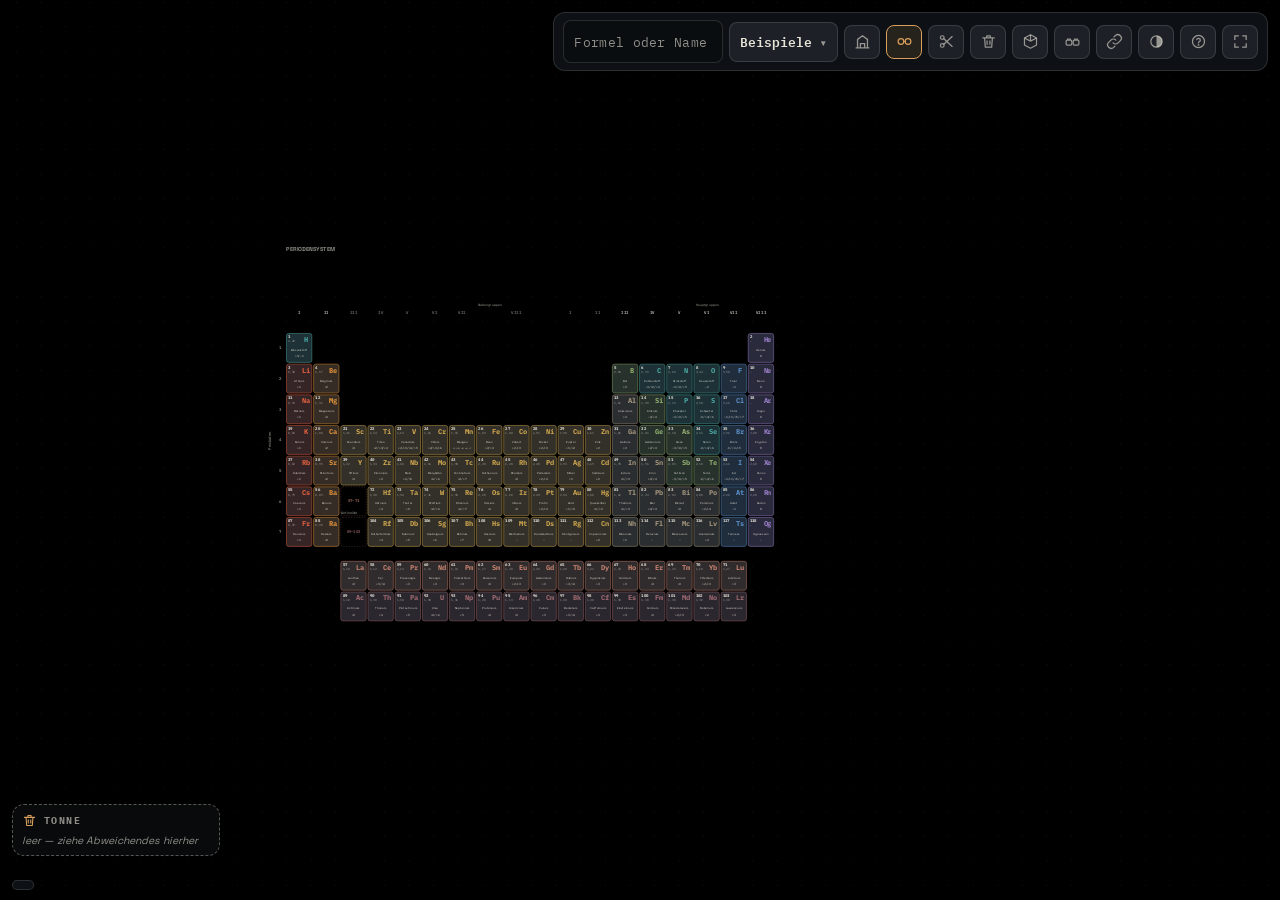
==== commit f2633574: "Add files via upload" ====
--- a/docs/index.html
+++ b/docs/index.html
@@ -24,7 +24,7 @@
   --sans: "Space Grotesk", "Segoe UI", sans-serif;
 }
 body.bg-dark {
-  --bg: #b9b4a8;
+  --bg: #181818;
   --panel: rgba(16, 20, 25, 0.86);
   --panel-solid: #191e25;
   --linie: rgba(233, 228, 216, 0.14);
@@ -136,14 +136,14 @@
 .drop-list {
   display: none;
   position: absolute;
-  right: 0;
+  left: 0;
   top: calc(100% + 8px);
   z-index: 30;
   background: var(--panel-solid);
   border: 1px solid var(--linie);
   border-radius: 10px;
   padding: 8px;
-  width: min(380px, calc(100vw - 24px));
+  width: min(280px, calc(100vw - 24px));
   max-height: 300px;
   overflow-y: auto;
   overflow-x: hidden;
@@ -1066,6 +1066,10 @@
           das Wunschprodukt, der Rest lagert dort. Per Drag wirfst du Beliebiges hinein; jeden Chip anklicken, um es wieder zu entnehmen — z. B. H⁺
           für die nächste Reaktion.
         </p>
+        <p>
+          Die Bühne färbt Atome nach dem <strong>CPK-Schema</strong> (H weiß · C grau · N blau · O rot · Halogene grün/rotbraun · S gelb …), das
+          Periodensystem nach Elementkategorien.
+        </p>
         <h3>Die Kästchen im Periodensystem</h3>
         <div class="zelle-legende">
           <div class="zelle-beispiel">
@@ -1150,6 +1154,63 @@
 const METALS = new Set(["ak", "ea", "ue", "me", "la", "ac"]);
 const isMetal = (a) => METALS.has(a.el.cat);
 const shellColorOf = (a) => CATS[a.el.cat].c;
+
+/* Chroma (Buntheit) 0…1: 0 = Grau/Weiß/Schwarz, 1 = satte Farbe.
+   Glanz-Logik hängt hieran (nicht an Helligkeit!) — sonst verliert
+   z. B. CPK-Kohlenstoff-Grau (#909090) Licht und Tiefe. */
+function chromaVon(hex) {
+  const n = parseInt(hex.slice(1), 16);
+  const r = (n >> 16) & 255,
+    g = (n >> 8) & 255,
+    b = n & 255;
+  return (Math.max(r, g, b) - Math.min(r, g, b)) / 255;
+}
+/* ---------- CPK-Farbschema für die BÜHNE (Jmol-Palette) ----------
+   Das Periodensystem selbst bleibt Kategorie-farbig — dort ist die
+   Kategorie die Information. Fallback für nicht gelistete Elemente:
+   Kategorie-Farbe. */
+const CPK = {
+  H: "#ffffff",
+  He: "#d9ffff",
+  Li: "#cc80ff",
+  Be: "#c2ff00",
+  B: "#ffb5b5",
+  C: "#4e4857",
+  N: "#3050f8",
+  O: "#ff0d0d",
+  F: "#90e050",
+  Ne: "#b3e3f5",
+  Na: "#ab5cf2",
+  Mg: "#8aff00",
+  Al: "#bfa6a6",
+  Si: "#f0c8a0",
+  P: "#ff8000",
+  S: "#ffff30",
+  Cl: "#1ff01f",
+  Ar: "#80d1e3",
+  K: "#8f40d4",
+  Ca: "#3dff00",
+  Ti: "#bfc2c7",
+  Cr: "#8a99c7",
+  Mn: "#9c7ac7",
+  Fe: "#e06633",
+  Co: "#f090a0",
+  Ni: "#50d050",
+  Cu: "#c88033",
+  Zn: "#7d80b0",
+  Se: "#ffa100",
+  Br: "#a62929",
+  Ag: "#c0c0c0",
+  I: "#b4008a",
+};
+const cpkVon = (a) => CPK[a.el.sym] || CATS[a.el.cat].c;
+
+/* Symbol-Kontrast: helle CPK-Farbe → dunkle Schrift, sonst weiß. */
+function dunkelAuf(hex) {
+  const n = parseInt(hex.slice(1), 16);
+  const l = 0.299 * ((n >> 16) & 255) + 0.587 * ((n >> 8) & 255) + 0.114 * (n & 255);
+  return l > 140;
+}
 
 /* ---------- [Symbol, Name, Kat, EN, Oxidationszahlen, Schalen, Spalte, Zeile] ---------- */
 const RAW = [
@@ -2435,6 +2496,7 @@
     if (L) return L;
     return null;
   }
+  /* Namen (IUPAC + Trivial): an Organik delegieren */
   if (typeof Organik !== "undefined") {
     const r = Organik.build(str);
     if (r.ok) return r.L;
@@ -2473,6 +2535,10 @@
   ];
 
   const TRIVIAL = {
+    glycol: "ethan-1,2-diol",
+    glykol: "ethan-1,2-diol" /* deutsche Schreibweise */,
+    ethylenglycol: "ethan-1,2-diol" /* weitere gängige Form  */,
+    ethylenglykol: "ethan-1,2-diol",
     toluol: "methylbenzol",
     phenol: "hydroxybenzol",
     benzaldehyd: "formylbenzol",
@@ -2482,7 +2548,6 @@
     aceton: "propan-2-on",
     essigsaure: "ethansaure",
     ameisensaure: "methansaure",
-    glycol: "ethan-1,2-diol",
     isopropylalkohol: "propan-2-ol",
     tertbutanol: "2-methylpropan-2-ol",
     isobutan: "2-methylpropan",
@@ -3964,6 +4029,8 @@
   let stack = [];
   let restoring = false;
   let paused = false;
+  let pauseCount = 0; /* FIX: gezählt statt Boolean — Verschachtelung
+                         baueSzene → buildFromFormula → createCov */
   const MAX = 40;
 
   function makeAtomSnap(a) {
@@ -4061,7 +4128,8 @@
     snapshot: snapshot,
     restore: restore,
     setPause: function (b) {
-      paused = !!b;
+      pauseCount = Math.max(0, pauseCount + (b ? 1 : -1));
+      paused = pauseCount > 0;
     },
     get length() {
       return stack.length;
@@ -4075,82 +4143,85 @@
   const ls = lewisStructure(str);
   if (!ls) return false;
   const S = center || STAGE;
-  const created = {};
-  for (const at of ls.atoms) {
-    const el = ELBYSYM[at.element];
-    if (!el) {
-      console.error("[Bindungswerkstatt] Unbekanntes Element in der Lewis-Struktur:", at.element);
-      return false;
-    }
-    const Z = el.z !== undefined ? el.z : el.Z;
-    const p = (ls.positions && ls.positions[at.id]) || [0, 0];
-    const neue = makeAtom(Z, S.x + p[0], S.y + p[1]);
-    if (!neue) return false;
-    created[at.id] = neue;
-  }
-  const ops = [];
-
-  if (ls.ionisch) {
-    const m = [],
-      n = [];
+  /* EIN Undo-Eintrag für den gesamten Aufbau (createCov/tryTransfer
+     pushen nicht zusätzlich, solange pausiert). */
+  if (typeof Undo !== "undefined") {
+    Undo.push();
+    Undo.setPause(true);
+  }
+  try {
+    const created = {};
     for (const at of ls.atoms) {
-      const ziel = created[at.id];
-      const q = (ls.ladungen && ls.ladungen[at.id]) || 0;
-      if (q > 0) m.push({ a: ziel, rest: q });
-      else if (q < 0) n.push({ a: ziel, rest: -q });
-    }
-    let fortschritt = true;
-    while (fortschritt) {
-      fortschritt = false;
-      for (let i = 0; i < m.length; i++) {
-        if (m[i].rest <= 0) continue;
-        for (let j = 0; j < n.length; j++) {
-          if (n[j].rest <= 0) continue;
-          const anzahl = Math.min(m[i].rest, n[j].rest, 3);
-          const mi = m[i].a,
-            nj = n[j].a;
-          ops.push(() => tryTransfer(mi, nj, anzahl));
-          m[i].rest -= anzahl;
-          n[j].rest -= anzahl;
-          fortschritt = true;
-          break;
+      const el = ELBYSYM[at.element];
+      if (!el) {
+        console.error("[Bindungswerkstatt] Unbekanntes Element in der Lewis-Struktur:", at.element);
+        return false;
+      }
+      const Z = el.z !== undefined ? el.z : el.Z;
+      const p = (ls.positions && ls.positions[at.id]) || [0, 0];
+      const neue = makeAtom(Z, S.x + p[0], S.y + p[1]);
+      if (!neue) return false;
+      created[at.id] = neue;
+    }
+
+    if (ls.ionisch) {
+      /* Ionengitter: alle Transfers sofort (Flüge starten gemeinsam) */
+      const m = [],
+        n = [];
+      for (const at of ls.atoms) {
+        const ziel = created[at.id];
+        const q = (ls.ladungen && ls.ladungen[at.id]) || 0;
+        if (q > 0) m.push({ a: ziel, rest: q });
+        else if (q < 0) n.push({ a: ziel, rest: -q });
+      }
+      let fortschritt = true;
+      while (fortschritt) {
+        fortschritt = false;
+        for (let i = 0; i < m.length; i++) {
+          if (m[i].rest <= 0) continue;
+          for (let j = 0; j < n.length; j++) {
+            if (n[j].rest <= 0) continue;
+            const anzahl = Math.min(m[i].rest, n[j].rest, 3);
+            tryTransfer(m[i].a, n[j].a, anzahl);
+            m[i].rest -= anzahl;
+            n[j].rest -= anzahl;
+            fortschritt = true;
+            break;
+          }
         }
       }
-    }
-  } else {
-    passPositionen(created, ls.bonds);
-    const isH = (id) => ls.atoms[id].element === "H";
-    const hBonds = ls.bonds.filter((b) => isH(b.from) || isH(b.to));
-    const chainBonds = ls.bonds.filter((b) => !isH(b.from) && !isH(b.to));
-    for (const b of hBonds) ops.push(() => createCov(created[b.from], created[b.to], b.order));
-    for (const b of chainBonds) ops.push(() => createCov(created[b.from], created[b.to], b.order));
-    const orderSum = {};
-    ls.bonds.forEach((b) => {
-      orderSum[b.from] = (orderSum[b.from] || 0) + b.order;
-      orderSum[b.to] = (orderSum[b.to] || 0) + b.order;
-    });
-    for (const at of ls.atoms) {
-      const fc = ELBYSYM[at.element].ve - 2 * (ls.lp[at.id] || 0) - (ls.single[at.id] || 0) - (orderSum[at.id] || 0);
-      const ziel = created[at.id];
-      for (let k = 0; k < Math.abs(fc); k++) {
-        if (fc > 0) ops.push(() => entferneElektron(ziel));
-        else ops.push(() => fuegeElektronHinzu(ziel));
-      }
-    }
+    } else {
+      /* Positionen EINMAL synchron auf Feder-Ruhelängen legen (vor dem
+         ersten Render = unsichtbar), dann ALLE Bindungen GLEICHZEITIG:
+         Elektronenpaare gleiten an, 3D-Stäbe wachsen — kein gestaffelter
+         Timeout, keine Positionsänderung, keine Sprünge. */
+      passPositionen(created, ls.bonds);
+      for (const b of ls.bonds) createCov(created[b.from], created[b.to], b.order);
+      const orderSum = {};
+      ls.bonds.forEach((b) => {
+        orderSum[b.from] = (orderSum[b.from] || 0) + b.order;
+        orderSum[b.to] = (orderSum[b.to] || 0) + b.order;
+      });
+      for (const at of ls.atoms) {
+        const fc = ELBYSYM[at.element].ve - 2 * (ls.lp[at.id] || 0) - (ls.single[at.id] || 0) - (orderSum[at.id] || 0);
+        const ziel = created[at.id];
+        for (let k = 0; k < Math.abs(fc); k++) {
+          if (fc > 0) entferneElektron(ziel);
+          else fuegeElektronHinzu(ziel);
+        }
+      }
+    }
+  } finally {
+    if (typeof Undo !== "undefined") Undo.setPause(false);
   }
 
   if (typeof fitAtoms === "function") fitAtoms();
-
-  const step = ops.length > 14 ? 220 : ops.length > 8 ? 300 : 400;
-  let d = 600;
-  ops.forEach((op) => {
-    setTimeout(() => {
-      op();
-    }, d);
-    d += step;
-  });
-  setTimeout(() => fitAtoms(), d + 400);
-  aufbauBis = now() + (d + 400) / 1000 + 0.5;
+  /* Frisch Gebautes FLACH zur Kamera (3D) — drehen kann man selbst. */
+  if (typeof Raum !== "undefined" && Raum.an) {
+    Raum.view.rx = 0;
+    Raum.view.ry = 0;
+  }
+  aufbauBis = now() + 0.8; /* kurze Ruhe, bis die Paare sitzen */
   return true;
 }
 
@@ -4556,10 +4627,13 @@
 <script >
 "use strict";
 /* =====================================================================
-   ablauf.js – Reaktions-Choreografie. Rev 3:
-   – GEN-Zähil: clearAll/Undo bricht alle laufenden Abläufe sauber ab.
-   – Undo-Pause gehört der Choreo (Besitz-Zähler) — kein Leak mehr,
-     Strg+Z funktioniert auch nach Abbruch mitten in der Reaktion.
+   ablauf.js – Reaktions-Choreografie. Rev 4:
+   – GEN-Zähler: clearAll/Undo bricht alle laufenden Abläufe sauber ab.
+   – Undo-Pause gehört der Choreo (Besitz-Zähler) — kein Leak.
+   – umbuchen(): Elektronen-Transfer mit SOFORTIGER Buchung in
+     electrons[] (Ladung stimmt ab diesem Tick — kein Tween-Race mehr,
+     das vorher Br⁷⁺/Cl⁷⁺-Kumulation erzeugte). Der sichtbare Flug ist
+     reine Deko: Slot beim Empfänger bleibt "res", bis der Flug landet.
    ===================================================================== */
 
 const Ablauf = (function () {
@@ -4648,6 +4722,63 @@
     return null;
   }
 
+  /* ---------- Elektronen-Umbuchung (Sofort-Fakt, Flug-Deko) ----------
+     Unterschied zu tryTransfer: electrons[]-Verschiebung (und damit
+     qOf/Ladung!) passiert SYNCHRON — Choreo-Schritte zählen nie gegen
+     offene Tweens. Der sichtbare Flug läuft als Deko über addTween;
+     bis er landet, bleibt der Empfänger-Slot "res" (gestrichelt). */
+  function umbuchen(donor, empf, n) {
+    if (!lebt(donor) || !lebt(empf)) return 0;
+    const anzahl = Math.max(1, Math.min(n || 1, 3));
+    let done = 0;
+    for (let k = 0; k < anzahl; k++) {
+      const winkel = Math.atan2(empf.pos.y - donor.pos.y, empf.pos.x - donor.pos.x);
+      const sD = filledShellIdx(donor);
+      if (sD < 0) break;
+      const pick = pickElectronAt(donor, sD, winkel);
+      if (!pick) break;
+      const idx = freeSlotNear(empf, winkel + Math.PI);
+      if (idx == null) break;
+      const e = pick.e;
+      const shA = empf.shells.length - 1;
+      const from = slotPosWorld(donor, sD, pick.i);
+      setSlot(donor.shells[sD], pick.i, "empty");
+      setSlot(empf.shells[shA], idx, "res");
+      /* SOFORT buchen: */
+      const di = donor.electrons.indexOf(e);
+      if (di >= 0) donor.electrons.splice(di, 1);
+      e.atom = empf;
+      e.sh = shA;
+      e.idx = idx;
+      e.bond = null;
+      e.pairIndex = null;
+      e.role = null;
+      empf.electrons.push(e);
+      donor.badgePop = now();
+      empf.badgePop = now();
+      donor.relaxDirty = true;
+      empf.relaxDirty = true;
+      /* Deko-Flug: */
+      addTween(
+        e,
+        from,
+        () => slotPosWorld(empf, shA, idx),
+        () => {
+          if (empf.dead || e.state === "gone") return;
+          e.state = "slot";
+          e.dispA = empf.shells[shA].slots[idx].ang;
+          setSlot(empf.shells[shA], idx, "e", e);
+          empf.relaxDirty = true;
+        },
+        k * 0.12,
+        0.5,
+      );
+      done++;
+    }
+    if (done < anzahl) console.warn("[Ablauf] umbuchen unvollständig:", done + "/" + anzahl);
+    return done;
+  }
+
   function spiele(schritte, freigabe) {
     if (typeof Undo !== "undefined") {
       Undo.push();
@@ -4725,6 +4856,7 @@
     gleiteVerband: gleiteVerband,
     setzeOrdnung: setzeOrdnung,
     bondZwischen: bondZwischen,
+    umbuchen: umbuchen,
     spiele: spiele,
     tick: tick,
     laeuft: laeuft,
@@ -5645,7 +5777,7 @@
 
 const Raum = (function () {
   const state = { an: false };
-  const view = { rx: -0.5, ry: 0.7 };
+  const view = { rx: 0, ry: 0 };
   let molekuele = [];
   let anims = [];
   let meldung = null;
@@ -6220,9 +6352,9 @@
     return [c1[0] + (c2[0] - c1[0]) * t, c1[1] + (c2[1] - c1[1]) * t, c1[2] + (c2[2] - c2[2]) * t];
   }
   function fogBg() {
-    return (typeof darkBg !== "undefined" ? darkBg : true) ? [14, 17, 22] : [236, 234, 227];
-  }
-  const fogVon = (z) => clamp((z + 130) / 460, 0, 0.7);
+    return (typeof darkBg !== "undefined" ? darkBg : true) ? [5, 5, 5] : [236, 234, 227];
+  }
+  const fogVon = (z) => clamp((z + 130) / 460, 0, 0.45);
 
   /* ---------- Frame ---------- */
   function frame(t, dt) {
@@ -6585,12 +6717,31 @@
     const r = radOf(a) * p.s;
     const fog = fogVon(p.z);
     const bg = fogBg();
-    const col = a._formal ? "#6a7178" : CATS[a.el.cat].c;
+    const col = a._formal ? "#6a7178" : cpkVon(a);
     const cCol = hexRgb(col);
 
-    const hell = mixRgb(mixRgb(cCol, [255, 255, 255], 0.55), bg, fog);
-    const mittel = mixRgb(cCol, bg, fog);
-    const dunkel = mixRgb(mixRgb(cCol, [10, 13, 18], 0.5), bg, fog);
+    const glaenzt = chromaVon(col) > 0.12; /* BUNTE Kugeln: klassischer Glanz */
+    const istHell = dunkelAuf(col) && chromaVon(col) <= 0.12; /* Weiß: flach & neutral */
+
+    /* Bunte Kugeln: warmes Licht, kühler Schatten — das gibt Material-
+       Tiefe. Graue/dunkle CPK-Farben (C!): verlorener Glanz kommt über
+       einen warmen Aufheller zurück. Weiße (H): neutral, kein Stich. */
+    const fogEff = glaenzt || istHell ? fog * (istHell ? 0.5 : 1) : fog * 0.7;
+
+    let hell, dunkel;
+    if (glaenzt) {
+      hell = mixRgb(cCol, [255, 252, 244], 0.3); /* warmes Licht */
+      dunkel = mixRgb(mixRgb(cCol, [18, 18, 18], 0.5), bg, fogEff);
+    } else if (istHell) {
+      hell = mixRgb(cCol, [255, 255, 255], 0.12); /* H: fast rein */
+      dunkel = mixRgb(mixRgb(cCol, [150, 150, 150], 0.35), bg, fogEff);
+    } else {
+      /* Grau-Bereich (Kohlenstoff!): wärmeres Licht, dunkler Kontur —
+         Tiefenwirkung ohne Buntheit */
+      hell = mixRgb(cCol, [255, 246, 230], 0.22); /* Sonnenlicht-Ton */
+      dunkel = mixRgb(mixRgb(cCol, [50, 50, 55], 0.45), bg, fogEff);
+    }
+    const mittel = mixRgb(cCol, bg, fogEff);
     const g = ctx.createRadialGradient(p.x - r * 0.38, p.y - r * 0.42, r * 0.06, p.x, p.y, r);
     g.addColorStop(0, rgbStr(hell, 1));
     g.addColorStop(0.55, rgbStr(mittel, 1));
@@ -6600,27 +6751,41 @@
     ctx.fillStyle = g;
     ctx.fill();
 
-    ctx.beginPath();
-    ctx.arc(p.x, p.y, r * 0.8, 0.25, 1.45);
-    ctx.strokeStyle = rgbStr(mixRgb([255, 255, 255], bg, fog), 0.42 * (1 - fog));
-    ctx.lineWidth = Math.max(1.4, r * 0.17);
-    ctx.lineCap = "round";
-    ctx.stroke();
-    ctx.lineCap = "butt";
-
-    ctx.beginPath();
-    ctx.ellipse(p.x - r * 0.34, p.y - r * 0.4, r * 0.2, r * 0.12, -0.6, 0, TAU);
-    ctx.fillStyle = rgbStr([255, 255, 255], 0.55 * (1 - fog));
-    ctx.fill();
+    if (glaenzt) {
+      ctx.beginPath();
+      ctx.arc(p.x, p.y, r * 0.8, 0.25, 1.45);
+      ctx.strokeStyle = rgbStr([255, 255, 255], 0.32 * (1 - fog));
+      ctx.lineWidth = Math.max(1.4, r * 0.17);
+      ctx.lineCap = "round";
+      ctx.stroke();
+      ctx.lineCap = "butt";
+    } else if (!istHell) {
+      /* Grau-Kugeln (C): dezenter Lichtbogen — genug für Plastizität */
+      ctx.beginPath();
+      ctx.arc(p.x, p.y, r * 0.8, 0.25, 1.45);
+      ctx.strokeStyle = rgbStr([255, 250, 240], 0.18 * (1 - fog));
+      ctx.lineWidth = Math.max(1.2, r * 0.14);
+      ctx.lineCap = "round";
+      ctx.stroke();
+      ctx.lineCap = "butt";
+    }
+
+    if (glaenzt) {
+      /* Lichtpunkt-Ellipse — nur bunte Kugeln */
+      ctx.beginPath();
+      ctx.ellipse(p.x - r * 0.34, p.y - r * 0.4, r * 0.2, r * 0.12, -0.6, 0, TAU);
+      ctx.fillStyle = rgbStr([255, 255, 255], 0.5 * (1 - fog));
+      ctx.fill();
+    }
 
     const tAlpha = 1 - fog * 0.7;
     ctx.font = "700 " + Math.round(r * 0.92) + "px 'Space Grotesk',sans-serif";
     ctx.textAlign = "center";
     ctx.textBaseline = "middle";
     ctx.lineWidth = 3.2;
-    ctx.strokeStyle = "rgba(10,13,18," + (0.75 * tAlpha).toFixed(3) + ")";
+    ctx.strokeStyle = "rgba(12,12,12," + (0.75 * tAlpha).toFixed(3) + ")";
     ctx.strokeText(a.el.sym, p.x, p.y + 1);
-    ctx.fillStyle = rgbStr(mixRgb([255, 255, 255], bg, fog * 0.8), tAlpha);
+    ctx.fillStyle = rgbStr(dunkelAuf(col) ? [235, 235, 235] : [255, 255, 255], tAlpha);
     ctx.fillText(a.el.sym, p.x, p.y + 1);
 
     const q = qOf(a);
@@ -6902,8 +7067,8 @@
     set an(v) {
       state.an = v;
       if (v) {
-        view.rx = -0.5;
-        view.ry = 0.7;
+        view.rx = 0;
+        view.ry = 0;
         for (const a of atoms) {
           a._pos2d = { x: a.pos.x, y: a.pos.y };
           a._off = null;
@@ -6985,6 +7150,7 @@
     C2H2: { name: "Ethin" },
     C2H4: { name: "Ethen" },
     C2H6: { name: "Ethan" },
+    C2H6O2: { name: "Glycol (Ethandiol)", baue: "Glycol" },
     C6H6: { name: "Benzol", baue: "Benzol" },
     C6H6O: { name: "Phenol", baue: "Phenol" },
     C6H5Cl: { name: "Chlorbenzol", baue: "Chlorbenzol" },
@@ -7040,6 +7206,42 @@
     Fe2O3: { name: "Eisen(III)-oxid" },
     Al2O3: { name: "Aluminiumoxid" },
     /* H⁺ absichtlich NICHT hier: existiert nicht frei → grau + Tonne */
+    /* --- Nachtrag: gängige Schulstoffe, die sonst durchs Raster fallen --- */
+    "NO2^-": { name: "Nitrit-Ion" },
+    "SO3^2-": { name: "Sulfit-Ion" },
+    "ClO^-": { name: "Hypochlorit-Ion" },
+    "ClO2^-": { name: "Chlorit-Ion" },
+    "ClO3^-": { name: "Chlorat-Ion" },
+    "MnO4^-": { name: "Permanganat-Ion" },
+    "Cr2O7^2-": { name: "Dichromat-Ion" },
+    "HCO3^-": { name: "Hydrogencarbonat-Ion" },
+    H2O3S: { name: "Schweflige Säure" },
+    C6H12: { name: "Cyclohexan", baue: "Cyclohexan" },
+    C6H10: { name: "Cyclohexen", baue: "Cyclohexen" },
+    C5H10: { name: "Cyclopentan" },
+    C3H6: { name: "Propen" },
+    C4H10: { name: "Butan", baue: "Butan" },
+    C4H10O: { name: "Butanol", baue: "Butanol" },
+    C3H8O: { name: "Propanol", baue: "Propan-1-ol" },
+    C5H12: { name: "Pentan", baue: "Pentan" },
+    C6H14: { name: "Hexan", baue: "Hexan" },
+    C7H16: { name: "Heptan" },
+    C8H18: { name: "Oktan" },
+    C9H20: { name: "Nonan" },
+    C10H22: { name: "Decan" },
+    C4H8: { name: "Buten" },
+    C5H10O: { name: "Pentanal", baue: "Pentanal" },
+    C4H8O: { name: "Butanon" },
+    C3H6O2: { name: "Propionsäure" },
+    C4H8O2: { name: "Buttersäure" },
+    CH3Cl: { name: "Chlormethan" },
+    CH2Cl2: { name: "Dichlormethan" },
+    CHCl3: { name: "Trichlormethan (Chloroform)" },
+    CCl4: { name: "Tetrachlormethan" },
+    C2H5Cl: { name: "Chlorethan" },
+    C2H4Cl2: { name: "1,2-Dichlorethan" },
+    C6H12O: { name: "Cyclohexanol", baue: "Cyclohexanol" },
+    C6H12O6: { name: "Glucose" },
   };
 
   /* ---------- Helfer ---------- */
@@ -7200,6 +7402,26 @@
     realCache.set(key, r);
     return r;
   }
+  /* ---------- A4: real vs. formal (grau) ----------
+     NEU: mehratomige Ionen sind real, wenn ihre Lewis-Struktur valide
+     ist UND die Formal-Ladungen dem sinnvollen Muster folgen:
+     – |FC| ≤ 1 pro Atom
+     – negative FC nur auf elektronegativeren Atomen (O, N, Halogene …),
+       positive nur auf elektropositiveren (C bei Cyanid, H, Metalle …)
+     – keine Radikale
+     Damit sind Nitrit, Sulfit, Hypochlorit, Per-manganat & Co. „real“,
+     ohne dass jedes Ion in BEKANNT stehen muss. */
+  function fcSinnvoll(L) {
+    const os = ordSummen(L);
+    for (const a of L.atoms) {
+      const el = ELBYSYM[a.element];
+      const fc = el.ve - 2 * (L.lp[a.id] || 0) - (L.single[a.id] || 0) - (os[a.id] || 0);
+      if (Math.abs(fc) > 1) return false;
+      if (fc < 0 && el.en < 2.4) return false; /* Negativ-Ladung auf Unedlem (H, C bei manchen Strukturen, Metalle) */
+      if (fc > 0 && el.en >= 3.0) return false; /* Positiv-Ladung auf sehr Elektronegativem (O, F, Cl) */
+    }
+    return true;
+  }
   function istRealKeyRaw(key) {
     if (BEKANNT[key]) return true;
     const p = Lewis.parse(key);
@@ -7213,15 +7435,24 @@
       if (METALS.has(el.cat)) return p.charge === el.ve;
       if (el.cat === "eg") return p.charge === 0;
       if (el.ve >= 5) return p.charge === el.ve - 8;
-      return false;
-    }
-    if (p.charge !== 0) return false;
+      return false; /* H±, B³⁺ …: nackte Teilchen existieren nicht frei */
+    }
     const L = lewisFuer(key);
     if (!L) return false;
     if (L.ionisch) return !!BEKANNT[key];
-    if (L.atoms.some((a) => (L.single[a.id] || 0) > 0)) return false;
-    const fcs = formalLadungen(L);
-    return Object.keys(fcs).every((id) => fcs[id] === 0);
+    if (L.atoms.some((a) => (L.single[a.id] || 0) > 0)) return false; /* Radikale */
+    if (p.charge === 0) {
+      /* neutral: alle FC null ODER vertretbare Verteilung (z. B. HNO₃) */
+      return fcSinnvoll(L);
+    }
+    /* geladen: FC-Muster muss zur Gesamtladung passen und sinnvoll sein */
+    if (!fcSinnvoll(L)) return false;
+    const os = ordSummen(L);
+    let sum = 0;
+    L.atoms.forEach((a) => {
+      sum += ELBYSYM[a.element].ve - 2 * (L.lp[a.id] || 0) - (L.single[a.id] || 0) - (os[a.id] || 0);
+    });
+    return sum === p.charge;
   }
   function plausibilitaet(keys) {
     const formal = keys.filter((k) => !istRealKey(k));
@@ -7231,7 +7462,24 @@
     };
   }
 
-  /* ---------- Bühne live markieren ---------- */
+  /* ---------- Bühne live markieren ----------
+     Key-Prüfung + Bühnen-Fallback: Summenformeln mit Isomerie (C₂H₆O₂,
+     C₄H₁₀O …) lehnt Lewis bewusst ab — solche NEUTRALEN Verbands-
+     moleküle werden aus den IST-DATA bewertet: alle Atome q=0 (keine
+     Formal-Ladungen), Bindigkeits-Caps ok, keine Radikale → real.
+     Geladene Verbandsmoleküle bleiben key-basiert: H⁺, σ-Komplex und
+     Carbenium-Zwischenstufen bleiben dadurch GRAU (beabsichtigt). */
+  function buehnenReal(m) {
+    if (m.length < 2) return false;
+    for (const a of m) {
+      if (a.dead) continue;
+      if (qOf(a) !== 0) return false;
+      const cap = OS_CAP[a.el.sym] !== undefined ? OS_CAP[a.el.sym] : a.el.per <= 2 ? 4 : 7;
+      if (bondOrderSum(a) > cap) return false;
+      if (loneCount(a) % 2 !== 0) return false; /* Radikal */
+    }
+    return true;
+  }
   let _formalSig = "",
     _formalNaechste = 0;
   function markiereFormal() {
@@ -7260,6 +7508,7 @@
       let real = true;
       try {
         real = istRealKey(Regeln.info(m).key);
+        if (!real) real = buehnenReal(m);
       } catch (e) {
         real = true;
       }
@@ -7270,21 +7519,43 @@
   }
 
   /* ---------- Ausführungs-Helfer ---------- */
+  /* FIX: ziel = GESAMT-Elektronenzahl (a.Z − q), nicht el.ve − q —
+     a.electrons.length zählt Kernschalen mit! Alte Version versuchte,
+     Cl⁻ auf 8 Elektronen zu bringen und strippte die ganze Außenschale
+     → Cl⁷⁺/Br⁷⁺. Cationen, die über die Außenschale hinausgehen
+     (Fe³⁺, Cu²⁺), entfernt der Tiefen-Helfer aus inneren Schalen. */
+  function entferneElektronTief(a) {
+    const s = filledShellIdx(a);
+    if (s < 0) return false;
+    const pick = pickElectronAt(a, s, biggestGapAngle(a));
+    if (!pick) return false;
+    const e = pick.e;
+    const ix = a.electrons.indexOf(e);
+    if (ix >= 0) a.electrons.splice(ix, 1);
+    e.state = "gone";
+    setSlot(a.shells[s], pick.i, "empty");
+    a.badgePop = now();
+    a.relaxDirty = true;
+    return true;
+  }
+
   function baueEinzelIon(sym, q, x, y) {
     const el = ELBYSYM[sym];
     if (!el) return null;
     const a = makeAtom(el.z, x, y);
     if (!a) return null;
-    const ziel = el.ve - q;
+    const ziel = a.Z - q; /* Gesamt: Kern + Valenz */
     let habe = a.electrons.length;
     while (habe < ziel) {
       if (!fuegeElektronHinzu(a)) break;
       habe++;
     }
     while (habe > ziel) {
-      if (!entferneElektron(a)) break;
+      if (!entferneElektronTief(a)) break;
       habe--;
     }
+    if (a.electrons.length !== ziel)
+      console.warn("[Chemie] " + sym + (q ? (q > 0 ? "+" + q : q) : "") + " unvollständig: " + a.electrons.length + "/" + ziel + " Elektronen.");
     a.badgePop = now();
     return a;
   }
@@ -7927,7 +8198,17 @@
    aromaten.js – Aromaten: Erkennung (DFS-6-Zyklus) · S(E)ar-Substitution
    mit σ-Komplex (GRAU) → Rearomatisierung · graue Additions-Gegenkarte.
    LÄDT NACH chemie.js UND regeln.js (Kern).
-   Alias Ch = Chemie (NICHT C — "C" ist traditionell der Kohlenstoff!). 
+   Alias Ch = Chemie (NICHT C — "C" ist traditionell der Kohlenstoff!).
+   Elektronen-Buchführung (rev 2, vollständig durchgerechnet):
+   ① Heterolyse X₂:  umbuchen(Xn→Xf)  → Xn⁺ (Elektrophil) + Xf⁻
+   ② σ-Komplex:      createCov(Zc,Xn) → +1 am Xn, Verband GRAU
+   ③ H-Austritt:     umbuchen(H→Xn)   → H⁺ GRAU, Xn neutral — die
+                     σ-Komplex-Ladung wandert mit dem Proton weg
+   ④ Rearomatisierung: setzeOrdnung(Zc–Cpi,2) — Zcs C–H-Elektron
+                     paart mit Cpis π-Rest → Ring wieder farbig
+   ⑤ HBr:            umbuchen(Xf→H) + createCov
+   Endbilanz: alle Atome neutral. Br⁺/Cl⁺ nur als korrekte Zwischen-
+   stufe (Elektrophil!), Br⁻/Cl⁻ als Base — nie mehr Br⁷⁺/Cl⁷⁺.
    ===================================================================== */
 
 (function () {
@@ -8154,14 +8435,10 @@
   }
 
   /* ---------- Kekulé-Normalisierung ----------
-     FIX 1: start = Ring-Index des Angriffs-C → rb[start] ist die
-     Bindung Zc—Cpi (Angriffsseite). Vorher lief findIndex auf die
-     Prev-Seite (für jede Position außer Index 0) — die π-Elektronen
-     wurden beim Abwerten auf Zc+Prev freigesetzt, die Rearomatisierung
-     (Zc—Cpi) fand bei Cpi kein freies Elektron und blieb STECKEN.
-     FIX 2: ERST alle Abwertungen (setzen Elektronen frei), DANN alle
-     Aufwertungen — sonst scheitern Upgrades an Elektronen, die noch in
-     später abzuwertenden π-Bindungen stecken. */
+     start = Ring-Index des Angriffs-C → rb[start] ist die Bindung
+     Zc—Cpi (Angriffsseite). ERST alle Abwertungen (Elektronen frei),
+     DANN alle Aufwertungen — sonst scheitern Upgrades an Elektronen,
+     die noch in später abzuwertenden π-Bindungen stecken. */
   function normalisiereKekule(ring, angriffsC) {
     const n = ring.length;
     const rb = [];
@@ -8174,12 +8451,10 @@
     const start = zi >= 0 ? zi : 0; /* rb[start] = Zc—Cpi (Angriffsseite!) */
     const ziel = [];
     for (let i = 0; i < n; i++) ziel.push(i % 2 === 0 ? 2 : 1);
-    /* 1) Abwertungen — Elektronen frei setzen … */
     for (let i = 0; i < n; i++) {
       const b = rb[(start + i) % n];
       if (b.type === "cov" && b.order > ziel[i]) Ablauf.setzeOrdnung(b, ziel[i]);
     }
-    /* 2) … Aufwertungen — finden sie jetzt garantiert. */
     for (let i = 0; i < n; i++) {
       const b = rb[(start + i) % n];
       if (b.type === "cov" && b.order < ziel[i]) Ablauf.setzeOrdnung(b, ziel[i]);
@@ -8248,6 +8523,8 @@
           if (typeof toast === "function") toast("Elektrophiler Angriff: das π-Elektronenpaar polarisiert " + X + "₂ …");
         },
       });
+      /* ① π-System ordnet sich (Zc—Cpi wird die Doppelbindung),
+         dann öffnet sich die π am Angriffs-C */
       schritte.push({
         d: 0.75,
         fn: function () {
@@ -8260,13 +8537,18 @@
           downgradeMultipleBond(Zc);
         },
       });
+      /* ① Heterolyse: EIN Elektron wandert vom Elektrophil-Kandidaten
+         Xn zum Rest-X Xf → Xn⁺ (Elektrophil) + Xf⁻ (Base). */
       schritte.push({
         d: 0.35,
         fn: function () {
           if (bXX) breakBond(bXX, null);
-          tryTransfer(Xn, Xf, 1);
+          Ablauf.umbuchen(Xn, Xf, 1);
         },
       });
+      /* ① σ-Komplex: π-Paar greift Xn⁺ an. createCov paart Zcs freies
+         π-Elektron mit Xn — die +1-Ladung bleibt am Xn sitzen (Badge),
+         der GESAMTVERBAND wird dadurch grau = Aromatität verloren. */
       schritte.push({
         d: 0.55,
         fn: function () {
@@ -8275,6 +8557,7 @@
           if (typeof toast === "function") toast("σ-Komplex (Arenium-Ion): der Ring hat seine Aromatität verloren — sieh die Graufärbung!");
         },
       });
+      /* ② Rearomatisierung beginnt: C–H bricht … */
       schritte.push({
         d: 1.35,
         fn: function () {
@@ -8282,32 +8565,38 @@
           if (bCH) breakBond(bCH, null);
         },
       });
+      /* ② … H gibt sein Elektron ans (gebundene) Xn ab — das H verlässt
+         den Ring als H⁺ (GRAU), die σ-Komplex-Ladung wandert mit: Xn
+         wird neutral. Zcs eigenes C–H-Elektron bleibt für die π-Rückkehr. */
       schritte.push({
         d: 0.3,
         fn: function () {
-          tryTransfer(H, Xn, 1);
+          Ablauf.umbuchen(H, Xn, 1);
           const weg = Math.atan2(H.pos.y - Zc.pos.y, H.pos.x - Zc.pos.x);
           Ablauf.gleite(H, H.pos.x + Math.cos(weg) * 60, H.pos.y + Math.sin(weg) * 60, 0.4);
         },
       });
+      /* ② Doppelbindung kehrt zurück → AROMATISCH (Farbe kommt zurück!):
+         Zcs C–H-Elektron paart sich mit Cpis π-Rest. */
       schritte.push({
         d: 0.45,
         fn: function () {
           const bPi = Ch.findeBond(Zc, Cpi);
-          if (bPi) !Ablauf.setzeOrdnung(bPi, 2);
-          console.warn("[S(E)ar] Rearomatisierung unvollständig: kein freies Paar an Zc–Cpi!");
+          if (bPi && !Ablauf.setzeOrdnung(bPi, 2)) console.warn("[S(E)ar] Rearomatisierung unvollständig: kein freies Paar an Zc–Cpi!");
           if (typeof toast === "function")
             toast("Rearomatisierung: das C–H-Elektronenpaar kehrt in den Ring zurück — der Ring wird wieder aromatisch.");
           const zu = Ch.andockPos(Xf, Math.atan2(Xf.pos.y - Zc.pos.y, Xf.pos.x - Zc.pos.x), 68);
           Ablauf.gleite(H, zu.x, zu.y, 0.55);
         },
       });
+      /* ② Xf⁻ gibt dem H⁺ ein Elektron → beide neutral */
       schritte.push({
         d: 0.65,
         fn: function () {
-          tryTransfer(Xf, H, 1);
+          Ablauf.umbuchen(Xf, H, 1);
         },
       });
+      /* HX entsteht, driftet vom Ring weg */
       schritte.push({
         d: 0.55,
         fn: function () {
@@ -8412,8 +8701,14 @@
       titel: "Elektrophile Substitution am Aromaten (S(E)ar)",
       gleichung: ben.h + " + " + X + "₂ → " + name + " + " + hx,
       hinweis:
-        "Mechanismus in 2 Schritten: ① Elektrophiler Angriff — der Ring opfert seine Aromatität, " +
-        "es entsteht der σ-Komplex (Arenium-Ion, GRAU). ② Rearomatisierung — das H⁺ geht als H" +
+        "Mechanismus in 2 Schritten: ① Elektrophiler Angriff — " +
+        X +
+        "₂ spaltet in " +
+        X +
+        "⁺ (Elektrophil) und " +
+        X +
+        "⁻ (Base); der Ring opfert seine Aromatität, es entsteht der σ-Komplex (Arenium-Ion, GRAU). " +
+        "② Rearomatisierung — das H⁺ geht als H" +
         (X === "Br" ? "Br" : "Cl") +
         " ab, die Doppelbindung kehrt zurück." +
         regioHinweis +
@@ -8517,7 +8812,7 @@
           function () {
             Regeln.baueProdukte(ben, and, [{ name: name }]);
           },
-          "Aromatität verloren — das Additionsprodukt bleibt grau. Bei der Substitution kehlt der Ring farbig zurück!",
+          "Aromatität verloren — das Additionsprodukt bleibt grau. Bei der Substitution kehrt der Ring farbig zurück!",
         );
       },
     };
@@ -8547,12 +8842,12 @@
 /* =====================================================================
    organikregeln.js – Kettenchemie: ketteInfo · Alken/Haloalkan ·
    elektrophile Addition (HX, X₂, H₂O) mit Markovnikov · SN2 · E2.
-   LÄDT NACH chemie.js UND regeln.js (Kern; additionVorOrt/baueProdukte
-   kommen aus dem Kern, Regeln.x2Info aus dieser Datei hier).
+   LÄDT NACH chemie.js UND regeln.js (Kern).
+   SN2/E2-Transfers laufen über Ablauf.umbuchen (Sofort-Buchung).
    ===================================================================== */
 
 (function () {
-  const C = Chemie;
+  const Ch = Chemie;
   const STAMM = ["meth", "eth", "prop", "but", "pent", "hex", "hept", "oct", "non", "dec"];
   const HALO_DE = { Cl: "chlor", Br: "brom" };
 
@@ -8682,14 +8977,14 @@
       const O = ohMembers.find(function (m) {
         return m.el.sym === "O";
       });
-      const bCX = C.findeBond(Cc, X);
+      const bCX = Ch.findeBond(Cc, X);
       const rueck = Math.atan2(Cc.pos.y - X.pos.y, Cc.pos.x - X.pos.x);
       const schritte = [];
       schritte.push({
         d: 0,
         fn: function () {
-          C.halte(ohMembers);
-          const ziel = C.andockPos(Cc, rueck, 165);
+          Ch.halte(ohMembers);
+          const ziel = Ch.andockPos(Cc, rueck, 165);
           Ablauf.gleiteVerband(ohMembers, ziel.x, ziel.y, 0.6);
         },
       });
@@ -8699,10 +8994,11 @@
           if (bCX) breakBond(bCX, null);
         },
       });
+      /* Ladung wandert mit der Austrittsgruppe: O gibt sein Elektron an X */
       schritte.push({
         d: 0.25,
         fn: function () {
-          tryTransfer(O, X, 1);
+          Ablauf.umbuchen(O, X, 1);
         },
       });
       schritte.push({
@@ -8739,14 +9035,14 @@
           return p.el.sym === "H";
         });
       if (!Hl) throw new Error("kein β-H");
-      const bCH = C.findeBond(Cb, Hl),
-        bCX = C.findeBond(Ca, X),
-        bCC = C.findeBond(Ca, Cb);
+      const bCH = Ch.findeBond(Cb, Hl),
+        bCX = Ch.findeBond(Ca, X),
+        bCC = Ch.findeBond(Ca, Cb);
       const schritte = [];
       schritte.push({
         d: 0,
         fn: function () {
-          C.halte(ohMembers);
+          Ch.halte(ohMembers);
           let cx = 0,
             cy = 0;
           ohMembers.forEach(function (m) {
@@ -8769,10 +9065,11 @@
           if (bCX) breakBond(bCX, null);
         },
       });
+      /* O nimmt das β-H auf, X geht als Anion */
       schritte.push({
         d: 0.25,
         fn: function () {
-          tryTransfer(O, X, 1);
+          Ablauf.umbuchen(O, X, 1);
         },
       });
       schritte.push({
@@ -8781,7 +9078,7 @@
           if (bCC) Ablauf.setzeOrdnung(bCC, 2);
           const ab = Math.atan2(X.pos.y - Ca.pos.y, X.pos.x - Ca.pos.x);
           Ablauf.gleite(X, X.pos.x + Math.cos(ab) * 170, X.pos.y + Math.sin(ab) * 170, 0.6);
-          Ablauf.gleite(Hl, C.andockPos(O, Math.atan2(O.pos.y - Ca.pos.y, O.pos.x - Ca.pos.x), 68), 0.5);
+          Ablauf.gleite(Hl, Ch.andockPos(O, Math.atan2(O.pos.y - Ca.pos.y, O.pos.x - Ca.pos.x), 68), 0.5);
         },
       });
       schritte.push({
@@ -8809,7 +9106,7 @@
       const xPfad = markovX(alk);
       const xName = Math.min(xPfad, alk.n + 1 - xPfad);
       const name = xName + "-" + HALO_DE[hx.X] + STAMM[alk.n - 1] + "an";
-      const key = C.keyVon({ C: alk.n, H: 2 * alk.n + 1, [hx.X]: 1 }, 0);
+      const key = Ch.keyVon({ C: alk.n, H: 2 * alk.n + 1, [hx.X]: 1 }, 0);
       const gleich = 2 - (alk.p > 1 ? 1 : 0) === 2 - (alk.p + 1 < alk.n ? 1 : 0);
       return {
         typ: "addition",
@@ -8852,9 +9149,9 @@
       const alk = alkenInfo(AB[0].members);
       const x2 = x2Info(AB[1].members);
       if (!alk || !x2) continue;
-      const lo = alk.p > (alk.n + 1) / 2 ? alk.n - alk.p : alk.p;
+      const lo = alk.p > (alk.n + 1) / 2 ? alk.n - alk.p : alk.p; /* nur für den NAMEN */
       const name = lo + "," + (lo + 1) + "-di" + HALO_DE[x2.X] + STAMM[alk.n - 1] + "an";
-      const key = C.keyVon({ C: alk.n, H: 2 * alk.n, [x2.X]: 2 }, 0);
+      const key = Ch.keyVon({ C: alk.n, H: 2 * alk.n, [x2.X]: 2 }, 0);
       return {
         typ: "addition",
         score: 96,
@@ -8872,6 +9169,7 @@
         preview: [{ art: "formel", key: key, baue: name }],
         fuehreAus: function () {
           const k = ketteInfo(AB[0].members);
+          /* ECHTE Doppelbindungs-C in Pfad-Koordinaten — nicht den Namens-Locanten! */
           Regeln.additionVorOrt(AB[0].members, AB[1].members, AB[1].members[0], AB[1].members[1], k.path[alk.p - 1], k.path[alk.p], function () {
             Regeln.baueProdukte(AB[0], AB[1], [{ name: name }]);
           });
@@ -8891,7 +9189,7 @@
       const xPfad = markovX(alk);
       const xName = Math.min(xPfad, alk.n + 1 - xPfad);
       const name = STAMM[alk.n - 1] + "an-" + xName + "-ol";
-      const key = C.keyVon({ C: alk.n, H: 2 * alk.n + 2, O: 1 }, 0);
+      const key = Ch.keyVon({ C: alk.n, H: 2 * alk.n + 2, O: 1 }, 0);
       return {
         typ: "hydratisierung",
         score: 93,
@@ -8930,7 +9228,7 @@
       const ha = haloalkanInfo(AB[0].members);
       if (!ha || !ohNegativ(AB[1].members)) continue;
       const name = STAMM[ha.n - 1] + "an-" + ha.xPos + "-ol";
-      const key = C.keyVon({ C: ha.n, H: 2 * ha.n + 2, O: 1 }, 0);
+      const key = Ch.keyVon({ C: ha.n, H: 2 * ha.n + 2, O: 1 }, 0);
       return {
         typ: "sn2",
         score: 94,
@@ -8964,6 +9262,8 @@
       if (!ha || !ohNegativ(AB[1].members)) continue;
       const k = ketteInfo(AB[0].members);
       if (!k) continue;
+      /* Saytzeff in PFAD-Koordinaten: β-Nachbar so wählen, dass die
+         entstehende C=C INTERN wird (höher substituiert = stabiler). */
       const iX = k.halIdx;
       let betaIdx = -1;
       for (const cand of [iX - 1, iX + 1]) {
@@ -8986,7 +9286,7 @@
       const aLoc = Math.min(iX, betaIdx) + 1;
       const p = Math.min(aLoc, k.n - aLoc);
       const aName = alkenName(k.n, p);
-      const aKey = C.keyVon({ C: k.n, H: 2 * k.n }, 0);
+      const aKey = Ch.keyVon({ C: k.n, H: 2 * k.n }, 0);
       return {
         typ: "e2",
         score: 92,
@@ -9362,7 +9662,7 @@
           });
           if (!a) return false;
           belegt.add(a);
-          zielN.set(a, ELBYSYM[sym].ve - st.q);
+          zielN.set(a, a.Z - st.q);
           map.push({ pool: a, L: null, lid: 0 });
         } else {
           const L = st.L;
@@ -9377,13 +9677,13 @@
           }
           if (L.ionisch) {
             L.atoms.forEach(function (la) {
-              zielN.set(map[la.id].pool, ELBYSYM[la.element].ve - ((L.ladungen && L.ladungen[la.id]) || 0));
+              zielN.set(map[la.id].pool, ELBYSYM[la.element].z - ((L.ladungen && L.ladungen[la.id]) || 0)); /* war: .ve - … */
             });
           } else {
             const os = C.ordSummen(L);
             L.atoms.forEach(function (la) {
               const fc = ELBYSYM[la.element].ve - 2 * (L.lp[la.id] || 0) - (L.single[la.id] || 0) - (os[la.id] || 0);
-              zielN.set(map[la.id].pool, ELBYSYM[la.element].ve - fc);
+              zielN.set(map[la.id].pool, ELBYSYM[la.element].z - fc);
             });
           }
         }
@@ -9743,9 +10043,9 @@
    ===================================================================== */
 
 const Reaktion = (function () {
-  const NAHE_S = 1.2; /* s halten, bis die Ringe erscheinen */
-  const FUELL_S = 1.6; /* s Zeiger im Ring, bis das Menü kommt */
-  const COOL_S = 1.4; /* s Ruhe nach Abbruch/Auswahl */
+  const NAHE_S = 0.5; /* s halten, bis die Ringe erscheinen — war 1.2 */
+  const FUELL_S = 0.5; /* s Zeiger im Ring, bis das Menü kommt — war 1.6 */
+  const COOL_S = 1.4;
   const GOLD = "#eec25a";
   const SLACK = 12; /* px Toleranz um den Ring (Touch/Präzision) */
 
@@ -9979,7 +10279,7 @@
     if (!gAlt || !gAlt.drin) {
       aktiv = best;
       aktivD = bestD;
-      if (aktiv) tFill = Math.min(tFill, FUELL_S * 0.35);
+      if (aktiv) tFill = Math.min(tFill, FUELL_S * 0.2);
     } else if (best && best !== aktiv && bestD < aktivD - 12) {
       aktiv = best;
       aktivD = bestD;
@@ -9990,11 +10290,11 @@
 
     const g = aktiv ? ringe.get(aktiv) : null;
     if (g && g.drin) {
-      tFill += dt;
+      tFill += dt * 0.6; /* ×2: füllt in der halben Zeit (0.5 s eff.) */
       statusZeile("Andocken … " + Math.round(clamp(tFill / FUELL_S, 0, 1) * 100) + " %");
       if (tFill >= FUELL_S) menueOeffnen();
     } else {
-      tFill = Math.max(0, tFill - dt * 2);
+      tFill = Math.max(0, tFill - dt * 2); /* abklingen noch schneller */
       statusZeile("Zeiger in einen goldenen Ring halten");
     }
   }
@@ -10013,16 +10313,6 @@
     setWorldTransform();
     try {
       if (phase === "nah") {
-        if (!vorbote) return;
-        const frac = clamp(tNahe / NAHE_S, 0, 1);
-        const hat = kandidaten.length > 0;
-        const col = hat ? "rgba(238,194,90," : "rgba(140,150,160,";
-        const puls = hat ? 0 : 0.12 * Math.sin(now() * 5);
-        ctx.beginPath();
-        ctx.arc(vorbote.x, vorbote.y, (20 + 22 * frac) * (1 + puls), 0, TAU);
-        ctx.strokeStyle = col + (0.2 + 0.5 * frac).toFixed(2) + ")";
-        ctx.lineWidth = 3;
-        ctx.stroke();
         return;
       }
       for (const [k, g] of ringe) {
@@ -10405,6 +10695,7 @@
    render.js — Canvas, Kamera und die Bühnen-Darstellung.
    PSE und Atome leben in EINEM Weltkoordinatensystem.
    Lädt nach physics.js, vor ui.js.
+   Bühne: CPK-Farben (tintOf), PSE bleibt Kategorie-farbig.
 ================================================================ */
 const canvas = document.getElementById("stage"),
   ctx = canvas.getContext("2d");
@@ -10449,172 +10740,16 @@
 }
 
 const FONT = '"Space Grotesk",sans-serif';
-const FORMAL_SHELL_COL = ["#7d858d", "#8b9299", "#989ea5", "#a5abb1"];
+
+/* 2D: Kategorie-Farbe · formale Teilchen → Grau. CPK nur im 3D-Modus
+   (raum.js). SHELL_COL = klassische Schalen-Index-Farben. */
 function tintOf(a) {
   return a._formal ? "#6a7178" : shellColorOf(a);
 }
-
-function renderWorld() {
-  setWorldTransform();
-  const L = cam.x - W / cam.z / 2,
-    T = cam.y - H / cam.z / 2,
-    R2 = cam.x + W / cam.z / 2,
-    B2 = cam.y + H / cam.z / 2;
-  ctx.fillStyle = darkBg ? "rgba(255,255,255,.07)" : "rgba(128,134,148,.3)";
-  for (let gx = Math.floor(L / 56) * 56; gx <= R2; gx += 56)
-    for (let gy = Math.floor(T / 56) * 56; gy <= B2; gy += 56) {
-      ctx.beginPath();
-      ctx.arc(gx, gy, 1.5, 0, TAU);
-      ctx.fill();
-    }
-  try {
-    drawPSE(ctx);
-  } catch (err) {
-    console.error("[drawPSE]", err);
-  }
-  if (typeof Raum !== "undefined" && Raum.an) {
-    try {
-      Raum.render(ctx);
-    } catch (err) {
-      console.error("[Raum]", err);
-    }
-    if (typeof Reaktion !== "undefined") {
-      try {
-        Reaktion.zeichne(ctx);
-        Reaktion.zeichneOben(ctx);
-      } catch (err) {
-        console.error("[Reaktion]", err);
-      }
-    }
-    return;
-  }
-  if (typeof Wertigkeit !== "undefined" && Wertigkeit.an) {
-    try {
-      Wertigkeit.draw(ctx);
-    } catch (err) {
-      console.error("[Wertigkeit]", err);
-    }
-    return;
-  }
-
-  /* ---------- Ebenen: unten = Bühne · oben = gezogener Verband ---------- */
-  const unten = [],
-    oben = [];
-  for (const a of atoms) (a.held && !a.dead ? oben : unten).push(a);
-
-  for (const a of unten) {
-    try {
-      ctx.globalAlpha = 0.1;
-      outerPath(a);
-      ctx.fillStyle = tintOf(a);
-      ctx.fill();
-      ctx.globalAlpha = 1;
-    } catch (err) {
-      console.error("[fill]", err);
-    }
-  }
-  for (const b of bonds) {
-    try {
-      if (b.type === "ion") drawIonLine(b);
-    } catch (err) {
-      console.error(err);
-    }
-  }
-  for (const hb of typeof hBrueckenListe === "function" ? hBrueckenListe() : []) {
-    ctx.setLineDash([3, 5]);
-    ctx.strokeStyle = "rgba(217,160,91,.75)";
-    ctx.lineWidth = 2;
-    ctx.beginPath();
-    ctx.moveTo(hb.h.pos.x, hb.h.pos.y);
-    ctx.lineTo(hb.akz.pos.x, hb.akz.pos.y);
-    ctx.stroke();
-    ctx.setLineDash([]);
-  }
-  for (const a of unten) {
-    try {
-      withSpawnScale(a, () => drawShells(a));
-    } catch (err) {
-      console.error("[drawShells]", err);
-    }
-  }
-  for (let k = unten.length - 1; k >= 0; k--) {
-    const a = unten[k];
-    if (a.dead) continue;
-    try {
-      withSpawnScale(a, () => drawCore(a));
-    } catch (err) {
-      console.error("[drawCore]", err);
-    }
-  }
-
-  /* --- ZWISCHEN den Ebenen: die goldenen Ringe --- */
-  if (typeof Reaktion !== "undefined") {
-    try {
-      Reaktion.zeichne(ctx);
-    } catch (err) {
-      console.error("[Reaktion]", err);
-    }
-  }
-
-  /* --- obere Ebene: Schatten → Schalen → Kerne --- */
-  for (const a of oben) drawDragSchatten(a);
-  for (const a of oben) {
-    try {
-      withSpawnScale(a, () => drawShells(a));
-    } catch (err) {
-      console.error("[drawShells]", err);
-    }
-  }
-  try {
-    for (const tw of tweens) drawElectronBubble(tw.pos.x, tw.pos.y, tintOf(tw.e.atom), false);
-  } catch (err) {
-    console.error(err);
-  }
-  for (let k = oben.length - 1; k >= 0; k--) {
-    const a = oben[k];
-    try {
-      withSpawnScale(a, () => drawCore(a));
-    } catch (err) {
-      console.error("[drawCore]", err);
-    }
-  }
-
-  /* --- über allem: Andock-Marke --- */
-  if (typeof Reaktion !== "undefined") {
-    try {
-      Reaktion.zeichneOben(ctx);
-    } catch (err) {
-      console.error("[Reaktion]", err);
-    }
-  }
-}
-
-function drawDragSchatten(a) {
-  const r = Math.max(24, a.edge * 0.95);
-  const cy = a.pos.y + r * 0.42;
-  const g = ctx.createRadialGradient(a.pos.x, cy, r * 0.15, a.pos.x, cy, r);
-  g.addColorStop(0, "rgba(0,0,0,.32)");
-  g.addColorStop(1, "rgba(0,0,0,0)");
-  ctx.fillStyle = g;
-  ctx.beginPath();
-  ctx.arc(a.pos.x, cy, r, 0, TAU);
-  ctx.fill();
-}
-
-/* Schweben-Schatten: macht die Drag-Ebene sichtbar */
-function drawDragSchatten(a) {
-  const r = Math.max(24, a.edge * 0.95);
-  const cy = a.pos.y + r * 0.42;
-  const g = ctx.createRadialGradient(a.pos.x, cy, r * 0.15, a.pos.x, cy, r);
-  g.addColorStop(0, "rgba(0,0,0,.32)");
-  g.addColorStop(1, "rgba(0,0,0,0)");
-  ctx.fillStyle = g;
-  ctx.beginPath();
-  ctx.arc(a.pos.x, cy, r, 0, TAU);
-  ctx.fill();
-}
-
-/* Jeder Platz: gestrichelt leer ODER ein Elektron. */
+const FORMAL_SHELL_COL = ["#7d858d", "#8b9299", "#989ea5", "#a5abb1"];
+
+/* Jeder Platz: gestrichelt leer ODER ein Elektron. Schalen in der
+   Atom-CPK-Farbe (tintOf: CPK · formal → Grau). */
 function drawShells(a) {
   const last = a.shells.length - 1;
   for (let s = 0; s <= last; s++) {
@@ -10628,7 +10763,6 @@
     ctx.lineWidth = s === last && hoverAtom === a ? 3.4 : 2.4;
     ctx.strokeStyle = col;
     ctx.stroke();
-
     for (let i = 0; i < sh.slots.length; i++) {
       const slot = sh.slots[i];
       if (slot.st === "rm") continue;
@@ -10642,12 +10776,16 @@
         }
       } else {
         const p = slotPosWorld(a, s, i);
-        ctx.beginPath();
-        ctx.arc(p.x, p.y, BUB * (hov ? 1.22 : slot.st === "res" ? 0.82 : 1), 0, TAU);
-        ctx.setLineDash([3, 3.5]);
-        ctx.lineWidth = 1.6;
-        ctx.strokeStyle = slot.st === "res" ? "rgba(255,255,255,.16)" : "rgba(255,255,255,.26)";
-        ctx.stroke();
+        if (dunkelAuf(col) < 1) {
+          /* nur auf dunklen/bunten Kugeln */
+          ctx.beginPath();
+          ctx.arc(p.x, p.y, r * 0.8, 0.25, 1.45);
+          ctx.strokeStyle = rgbStr([255, 255, 255], 0.32 * (1 - fog));
+          ctx.lineWidth = Math.max(1.4, r * 0.17);
+          ctx.lineCap = "round";
+          ctx.stroke();
+          ctx.lineCap = "butt";
+        }
         ctx.setLineDash([]);
         if (hov) {
           ctx.fillStyle = "rgba(240,200,90,.35)";
@@ -10657,6 +10795,7 @@
     }
   }
 }
+
 function drawElectronBubble(x, y, col, hov) {
   const r = BUB * (hov ? 1.25 : 1);
   ctx.beginPath();
@@ -10672,6 +10811,7 @@
   ctx.textBaseline = "middle";
   ctx.fillText("−", x, y + 0.5);
 }
+
 function drawIonLine(b) {
   ctx.setLineDash([5, 6]);
   ctx.lineWidth = 2;
@@ -10683,9 +10823,8 @@
   ctx.setLineDash([]);
 }
 
-/* Kern mit Elementsymbol. Ladung ODER partielle Ladung sitzt als
-   farbiger Kreis DIREKT am Symbol. Symbol UND Marke schrumpfen
-   gemeinsam proportional, bis die ganze Gruppe in den Kreis passt. */
+/* Kern mit Elementsymbol (CPK-Farbe). Ladung ODER partielle Ladung
+   sitzt als farbiger Kreis DIREKT am Symbol. */
 function drawCore(a) {
   const q = qOf(a);
   let mark = "",
@@ -10725,7 +10864,9 @@
     ctx.stroke();
   }
   ctx.lineCap = "butt";
-  // transparenter Symbolkreis
+  // Symbolkreis in der CPK-Farbe (formale Teilchen → Grau)
+  const farbe = tintOf(a);
+  // transparenter Symbolkreis (klassisch, 2D)
   const sr = clamp(a.kernR * 0.86, 15, 27);
   ctx.beginPath();
   ctx.arc(a.pos.x, a.pos.y, sr, 0, TAU);
@@ -10778,7 +10919,7 @@
   const gx = mark ? -(gap + 2 * mr) / 2 : 0; // Gruppe zentrieren
   ctx.textAlign = "center";
   ctx.textBaseline = "middle";
-  ctx.fillStyle = a._formal ? "#707882" : "#171b22";
+  ctx.fillStyle = "#171b22";
   ctx.font = `700 ${Math.round(fs)}px ${FONT}`;
   ctx.fillText(a.el.sym, a.pos.x + gx, a.pos.y + 1);
   // Marke: farbiger Kreis mit weißer Schrift, hochgesetzt ans Symbol
@@ -10806,6 +10947,154 @@
     ctx.fillText(mark, mx, my + 0.5);
     ctx.restore();
   }
+}
+
+function renderWorld() {
+  setWorldTransform();
+  const L = cam.x - W / cam.z / 2,
+    T = cam.y - H / cam.z / 2,
+    R2 = cam.x + W / cam.z / 2,
+    B2 = cam.y + H / cam.z / 2;
+  ctx.fillStyle = darkBg ? "rgba(20, 20, 20, 0.76)" : "rgba(128,134,148,.3)";
+  for (let gx = Math.floor(L / 56) * 56; gx <= R2; gx += 56)
+    for (let gy = Math.floor(T / 56) * 56; gy <= B2; gy += 56) {
+      ctx.beginPath();
+      ctx.arc(gx, gy, 1.5, 0, TAU);
+      ctx.fill();
+    }
+  try {
+    drawPSE(ctx);
+  } catch (err) {
+    console.error("[drawPSE]", err);
+  }
+  if (typeof Raum !== "undefined" && Raum.an) {
+    try {
+      Raum.render(ctx);
+    } catch (err) {
+      console.error("[Raum]", err);
+    }
+    if (typeof Reaktion !== "undefined") {
+      try {
+        Reaktion.zeichne(ctx);
+        Reaktion.zeichneOben(ctx);
+      } catch (err) {
+        console.error("[Reaktion]", err);
+      }
+    }
+    return;
+  }
+  if (typeof Wertigkeit !== "undefined" && Wertigkeit.an) {
+    try {
+      Wertigkeit.draw(ctx);
+    } catch (err) {
+      console.error("[Wertigkeit]", err);
+    }
+    return;
+  }
+
+  /* ---------- Ebenen: unten = Bühne · oben = gezogener Verband ---------- */
+  const unten = [],
+    oben = [];
+  for (const a of atoms) (a.held && !a.dead ? oben : unten).push(a);
+
+  for (const a of unten) {
+    try {
+      ctx.globalAlpha = 0.1;
+      outerPath(a);
+      ctx.fillStyle = tintOf(a);
+      ctx.fill();
+      ctx.globalAlpha = 1;
+    } catch (err) {
+      console.error("[fill]", err);
+    }
+  }
+  for (const b of bonds) {
+    try {
+      if (b.type === "ion") drawIonLine(b);
+    } catch (err) {
+      console.error(err);
+    }
+  }
+  for (const hb of typeof hBrueckenListe === "function" ? hBrueckenListe() : []) {
+    ctx.setLineDash([3, 5]);
+    ctx.strokeStyle = "rgba(217,160,91,.75)";
+    ctx.lineWidth = 2;
+    ctx.beginPath();
+    ctx.moveTo(hb.h.pos.x, hb.h.pos.y);
+    ctx.lineTo(hb.akz.pos.x, hb.akz.pos.y);
+    ctx.stroke();
+    ctx.setLineDash([]);
+  }
+  for (const a of unten) {
+    try {
+      withSpawnScale(a, () => drawShells(a));
+    } catch (err) {
+      console.error("[drawShells]", err);
+    }
+  }
+  for (let k = unten.length - 1; k >= 0; k--) {
+    const a = unten[k];
+    if (a.dead) continue;
+    try {
+      withSpawnScale(a, () => drawCore(a));
+    } catch (err) {
+      console.error("[drawCore]", err);
+    }
+  }
+
+  /* --- ZWISCHEN den Ebenen: die goldenen Ringe --- */
+  if (typeof Reaktion !== "undefined") {
+    try {
+      Reaktion.zeichne(ctx);
+    } catch (err) {
+      console.error("[Reaktion]", err);
+    }
+  }
+
+  /* --- obere Ebene: Schatten → Schalen → Kerne --- */
+  for (const a of oben) drawDragSchatten(a);
+  for (const a of oben) {
+    try {
+      withSpawnScale(a, () => drawShells(a));
+    } catch (err) {
+      console.error("[drawShells]", err);
+    }
+  }
+  try {
+    for (const tw of tweens) drawElectronBubble(tw.pos.x, tw.pos.y, tintOf(tw.e.atom), false);
+  } catch (err) {
+    console.error(err);
+  }
+  for (let k = oben.length - 1; k >= 0; k--) {
+    const a = oben[k];
+    try {
+      withSpawnScale(a, () => drawCore(a));
+    } catch (err) {
+      console.error("[drawCore]", err);
+    }
+  }
+
+  /* --- über allem: Andock-Marke --- */
+  if (typeof Reaktion !== "undefined") {
+    try {
+      Reaktion.zeichneOben(ctx);
+    } catch (err) {
+      console.error("[Reaktion]", err);
+    }
+  }
+}
+
+/* Schweben-Schatten: macht die Drag-Ebene sichtbar */
+function drawDragSchatten(a) {
+  const r = Math.max(24, a.edge * 0.95);
+  const cy = a.pos.y + r * 0.42;
+  const g = ctx.createRadialGradient(a.pos.x, cy, r * 0.15, a.pos.x, cy, r);
+  g.addColorStop(0, "rgba(0,0,0,.32)");
+  g.addColorStop(1, "rgba(0,0,0,0)");
+  ctx.fillStyle = g;
+  ctx.beginPath();
+  ctx.arc(a.pos.x, cy, r, 0, TAU);
+  ctx.fill();
 }
 
 </script>
@@ -11129,7 +11418,7 @@
   {
     titel: "Anorganische Moleküle",
     offen: true,
-    drei: true,
+    zwei: true,
     liste: [
       ["H₂O", "H2O"],
       ["CO₂", "CO2"],
@@ -11148,13 +11437,13 @@
   {
     titel: "Bausteine · oft gebraucht",
     offen: false,
-    drei: true,
+    zwei: true,
     liste: [
       ["H⁺", "H^+"],
       ["OH⁻", "OH-"],
       ["H₃O⁺", "H3O+"],
-      ["Cl⁻", "Cl-"],
-      ["Br⁻", "Br-"],
+      ["Cl⁻", "Cl^-"],
+      ["Br⁻", "Br^-"],
       ["Na⁺", "Na^+"],
       ["NH₄⁺", "NH4^+"],
       ["Acetat", "C2H3O2-"],
@@ -11165,7 +11454,7 @@
   {
     titel: "Organik · Kohlenwasserstoffe",
     offen: false,
-    drei: true,
+    zwei: true,
     liste: [
       ["Methan", "Methan"],
       ["Ethan", "Ethan"],
@@ -11184,7 +11473,7 @@
   {
     titel: "Organik · Funktionelle Gruppen",
     offen: false,
-    drei: true,
+    zwei: true,
     liste: [
       ["Methanol", "Methanol"],
       ["Ethanol", "Ethanol"],
@@ -11204,7 +11493,7 @@
   {
     titel: "Ionen & Salze",
     offen: false,
-    drei: true,
+    zwei: true,
     liste: [
       ["SO₄²⁻", "SO4^2-"],
       ["NH₄⁺", "NH4^+"],
@@ -11814,7 +12103,7 @@
     ctx.setTransform(DPR, 0, 0, DPR, 0, 0);
     ctx.clearRect(0, 0, canvas.width, canvas.height);
     if (darkBg) {
-      ctx.fillStyle = "#0e1116";
+      ctx.fillStyle = "#000000";
       ctx.fillRect(0, 0, canvas.width, canvas.height);
     }
     renderWorld(); /* zeichnet jetzt AUCH die goldenen Ringe (Ebenen-Logik) */
@@ -11969,7 +12258,8 @@
   C9H18: ["Nonen", "Zwischenprodukt der Alkylierung."],
   C10H20: ["Decen", "In Pflanzenölen als Cis-Isomer."],
   C6H6: ["Benzol", "Aromat — delokalisierte Elektronen, karzinogen, Lösungsmittel."],
-  C7T8: ["Toluol", "Methylbenzol — Lösungsmittel, TNT-Grundkörper."],
+  C7H8: ["Toluol", "Methylbenzol — Lösungsmittel, TNT-Grundkörper."],
+  C2H6O2: ["Ethandiol (Glycol)", "Zwei OH-Gruppen — Frostschutz- und Kühlwasser-Zusatz. Giftig!"],
   C7H6O: ["Benzaldehyd", "Bittermandelaroma."],
   C3H6O: ["Propanon (Aceton)", "Isomer: Propanal — Keton vs. Aldehyd! Nagellackentferner."],
   C4H8O: ["Butanal", "Buttersäure-Geruchsvorstufe."],
@@ -12022,6 +12312,16 @@
   CuO: ["Kupfer(II)-oxid", "Schwarzes Pigment — Nachweisreduktion zu Cu."],
   Fe2O3: ["Eisen(III)-oxid", "Rost und Hämatit — rotes Erz."],
   Al2O3: ["Aluminiumoxid", "Korund — Saphir und Rubin."],
+  C6H12: ["Cyclohexan", "Sesselform — Ring-Spannung fast null, unpolarer Treibstoff-Zusatz."],
+  C5H10: ["Cyclopentan", "Kleinster spannungsarmer Ring nach Cyclobutan."],
+  "NO2^-": ["Nitrit-Ion", "Pökelsalz (E 249–252) — mit Aminen → Nitrosamine."],
+  "SO3^2-": ["Sulfit-Ion", "Schweflige Säure-Anion — Konservierungsstoff E 221–228."],
+  "MnO4^-": ["Permanganat-Ion", "Tiefviolett — Oxidationsmittel, Titration, 'Kaliumpermanganat'."],
+  "Cr2O7^2-": ["Dichromat-Ion", "Orange, cancerogen — klassisches Redox-Reagenz."],
+  "ClO^-": ["Hypochlorit-Ion", "Aktivchlor in Desinfektions- und Bleichmitteln."],
+  "HCO3^-": ["Hydrogencarbonat-Ion", "Puffer im Blut, Natron (NaHCO₃), Sprudel."],
+  CCl4: ["Tetrachlormethan", "Tetra — früher Fleckwasser, heute ozonschädlich verboten."],
+  CHCl3: ["Chloroform", "Narkose-Pionier — heute als krebserzeugend eingestuft."],
 };
 const infoKarte = document.getElementById("infoKarte");
 document.getElementById("infoZu").addEventListener("click", () => (infoKarte.hidden = true));
